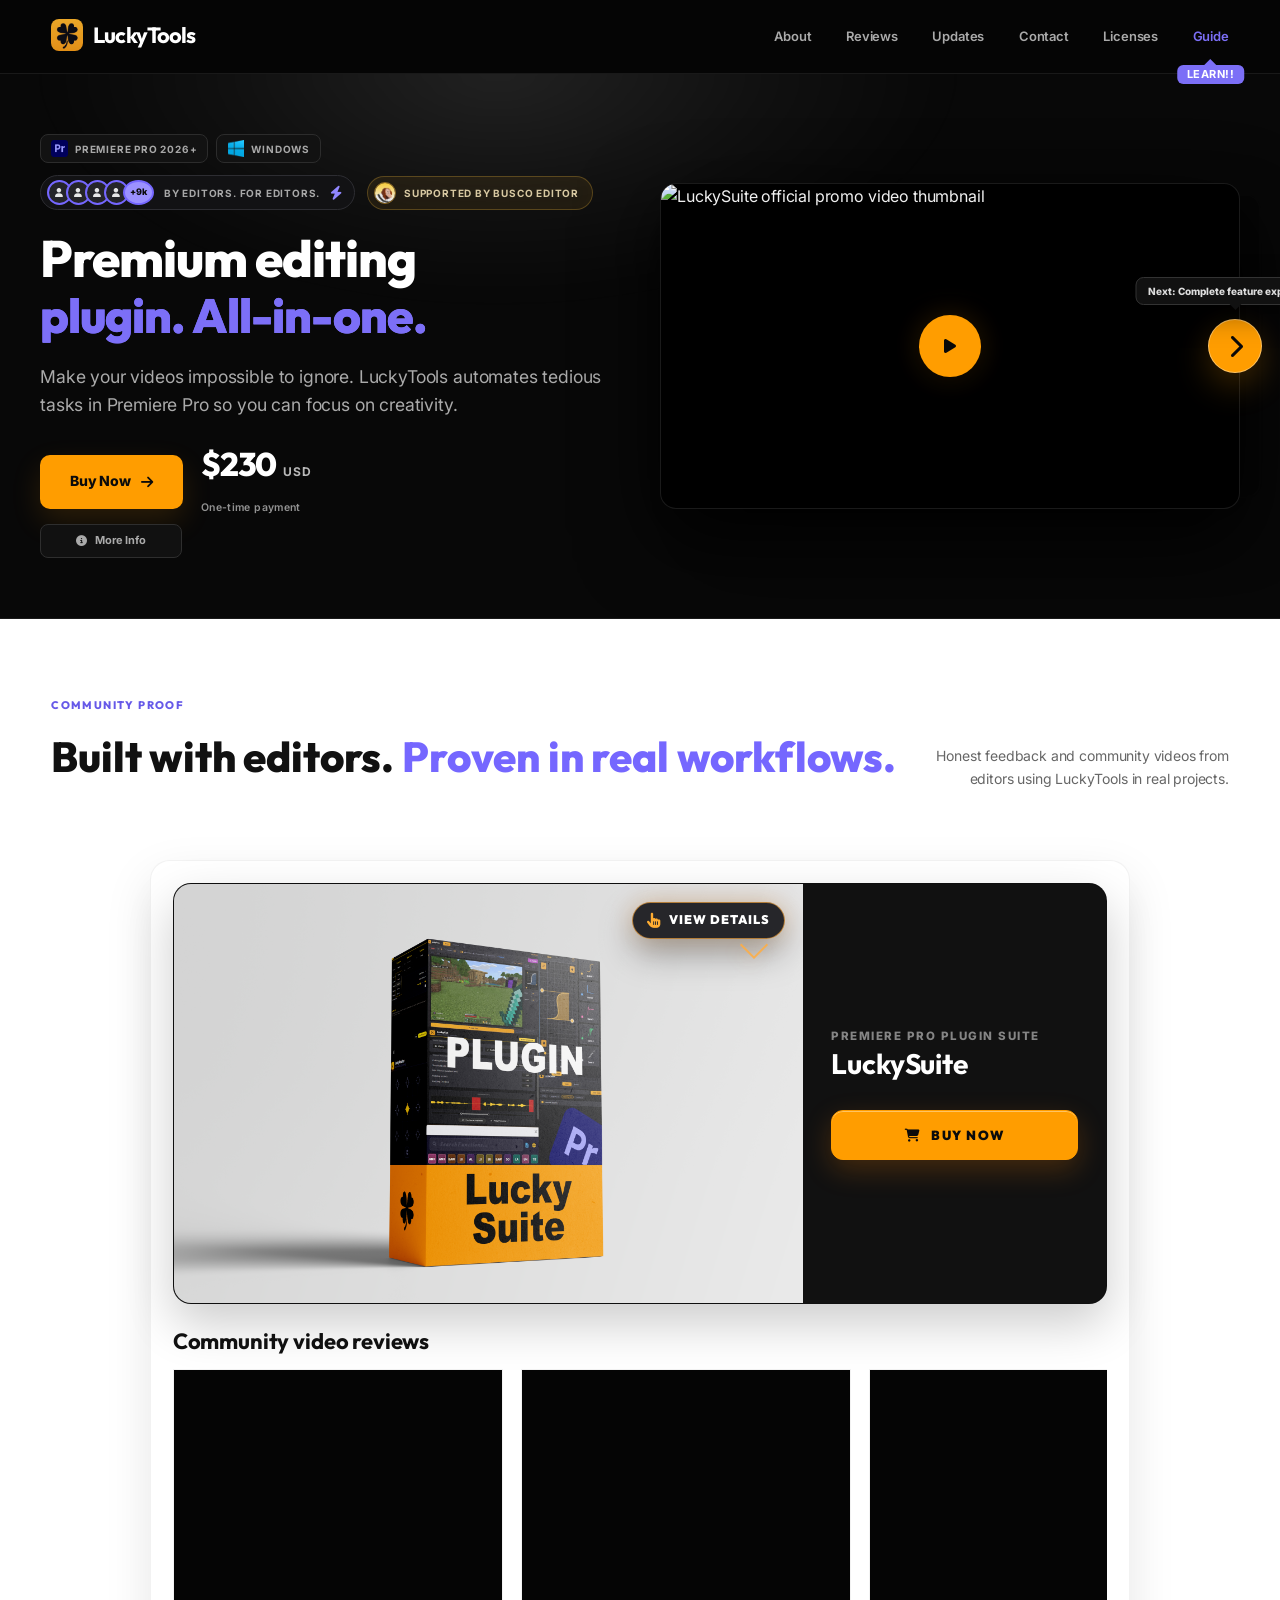
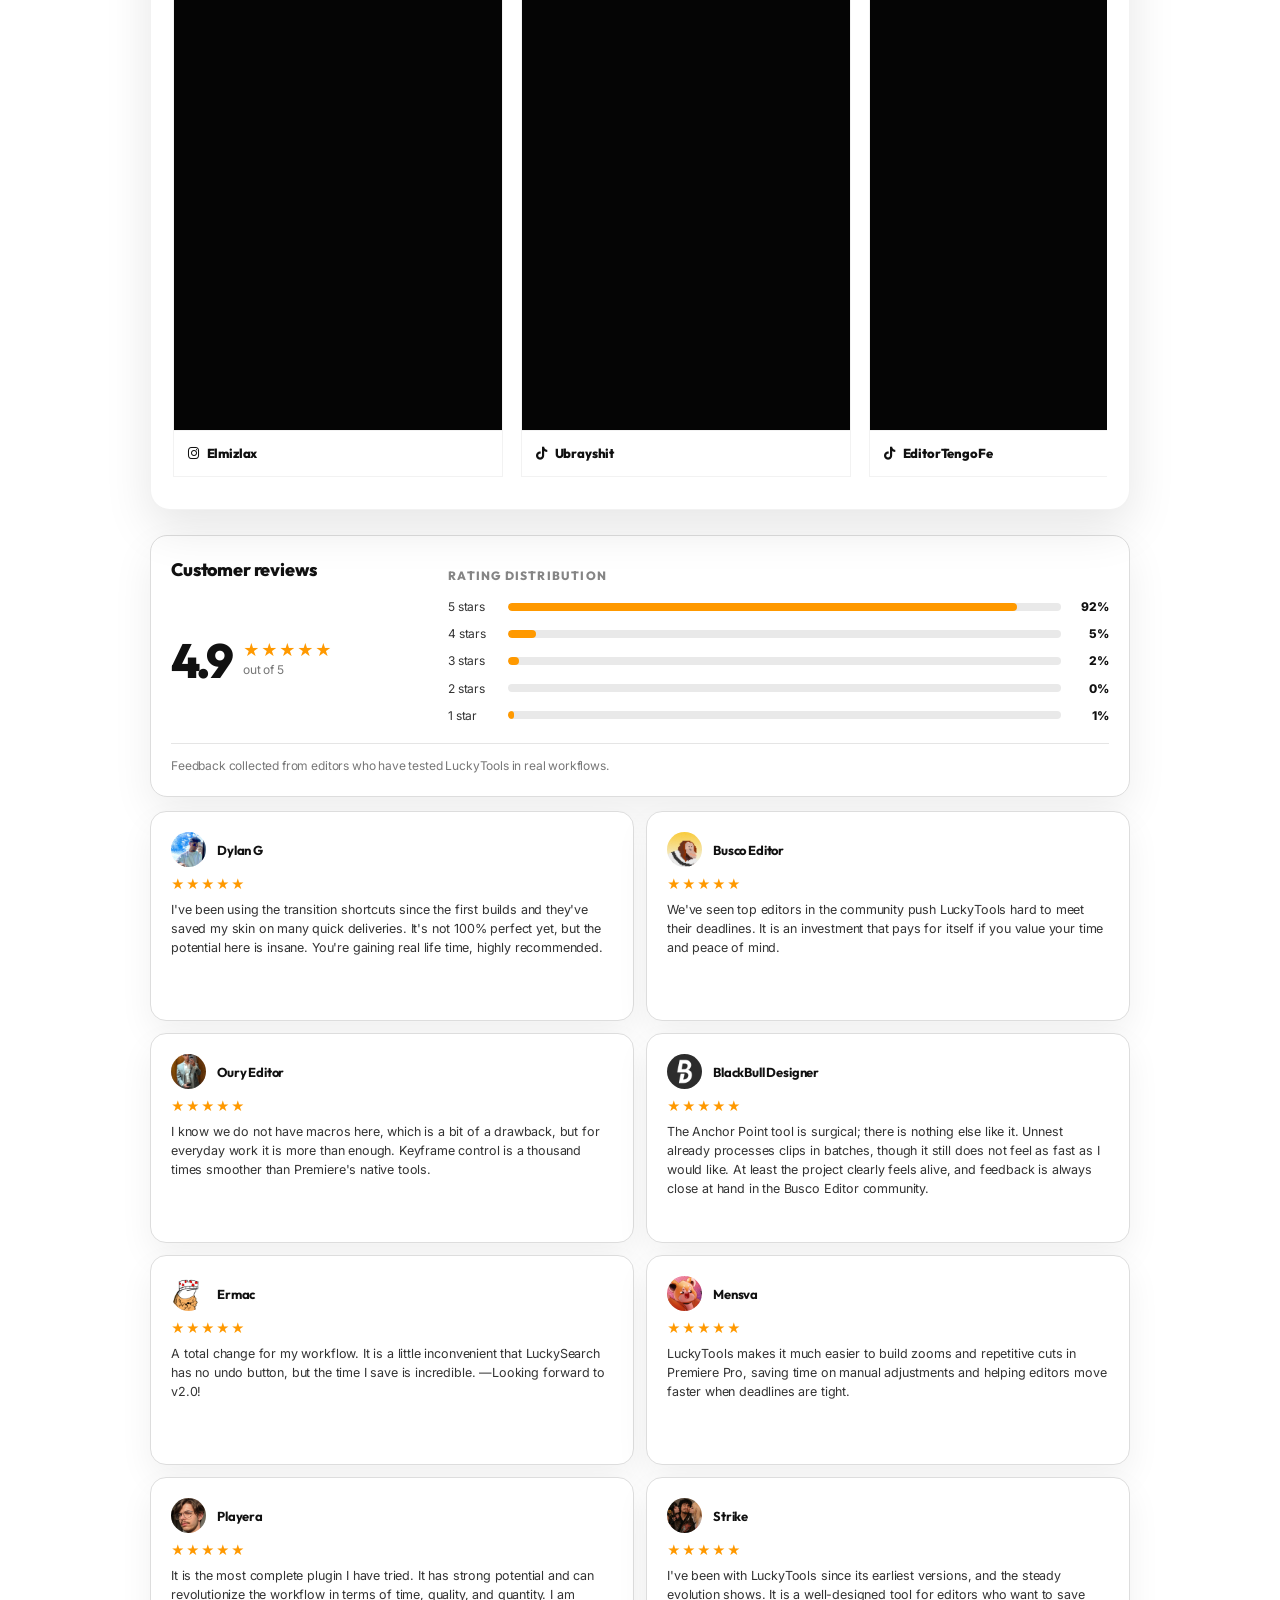
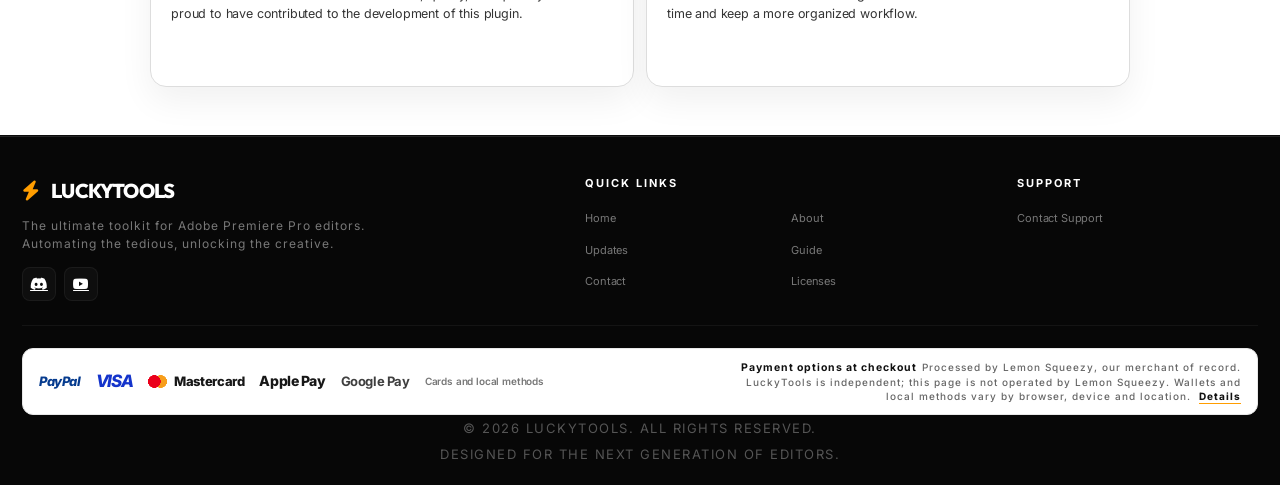
==== index.html @ 517b6867 "Add EditorTengoFe community review video" ====
<!DOCTYPE html>
<html lang="en">

<head>
    <meta charset="UTF-8">
    <meta name="viewport" content="width=device-width, initial-scale=1.0">
    <title>LuckyTools | Premium Premiere Pro Plugins</title>
    <meta name="description" content="LuckyTools is the all-in-one premium Premiere Pro plugin built to automate tedious editing tasks and keep your creativity moving.">
    <link rel="canonical" href="https://getluckytools.com/">

    <!-- Social link preview: Discord, WhatsApp, LinkedIn, Facebook and more -->
    <meta property="og:type" content="website">
    <meta property="og:site_name" content="LuckyTools">
    <meta property="og:title" content="LuckyTools | Premium Premiere Pro Plugin">
    <meta property="og:description" content="The all-in-one Premiere Pro plugin for faster, smarter editing. Automate tedious tasks and focus on your creativity.">
    <meta property="og:url" content="https://getluckytools.com/">
    <meta property="og:image" content="https://getluckytools.com/assets/images/luckytools-social-preview-stacked.png?v=1">
    <meta property="og:image:secure_url" content="https://getluckytools.com/assets/images/luckytools-social-preview-stacked.png?v=1">
    <meta property="og:image:type" content="image/png">
    <meta property="og:image:width" content="1200">
    <meta property="og:image:height" content="1245">
    <meta property="og:image:alt" content="LuckyTools premium all-in-one editing plugin for Adobe Premiere Pro">

    <!-- X / Twitter large image card -->
    <meta name="twitter:card" content="summary_large_image">
    <meta name="twitter:title" content="LuckyTools | Premium Premiere Pro Plugin">
    <meta name="twitter:description" content="The all-in-one Premiere Pro plugin for faster, smarter editing. Automate tedious tasks and focus on your creativity.">
    <meta name="twitter:image" content="https://getluckytools.com/assets/images/luckytools-social-preview-stacked.png?v=1">
    <meta name="twitter:image:alt" content="LuckyTools premium all-in-one editing plugin for Adobe Premiere Pro">
    <meta name="theme-color" content="#ff9d00">

    <link rel="icon" type="image/png" href="assets/images/favicon.png?v=7">
    <link rel="shortcut icon" type="image/png" href="assets/images/favicon.png?v=7">
    <link rel="stylesheet" href="css/style.css?v=108">
    <link rel="stylesheet" href="https://cdnjs.cloudflare.com/ajax/libs/font-awesome/6.4.0/css/all.min.css">
    <style>
        /* GLOBAL SELECTION COLOR */
        ::selection {
            background: rgba(255, 153, 0, 0.4);
            color: #fff;
        }
        ::-moz-selection {
            background: rgba(255, 153, 0, 0.4);
            color: #fff;
        }

        /* Force override max-height to ignore cached style.css */
        .faq-item.open .faq-answer {
            max-height: 1200px !important;
        }
        
        @keyframes warningBounce {
            0%, 20%, 50%, 80%, 100% {transform: translateY(0);}
            40% {transform: translateY(-5px);}
            60% {transform: translateY(-3px);}
        }
        .technical-warning {
            border: 1px dashed #ff4d4d;
            background: rgba(255, 77, 77, 0.05);
            color: #ff4d4d;
            padding: 20px;
            border-radius: 8px;
            margin-top: 20px;
            animation: warningBounce 3s infinite;
            font-size: 0.9em;
        }
        .technical-warning strong {
            color: #ff4d4d;
            text-transform: uppercase;
        }
        
        .speed-highlight {
            border: 1px dashed #8f88ff;
            background: rgba(143, 136, 255, 0.05);
            color: #8f88ff;
            padding: 20px;
            border-radius: 8px;
            margin-top: 20px;
            animation: warningBounce 3s infinite;
            font-size: 0.9em;
        }
        .speed-highlight strong {
            color: #8f88ff;
            text-transform: uppercase;
        }

        @keyframes subtle-glow {
            0%, 100% { box-shadow: 0 0 15px rgba(0, 212, 255, 0.15); }
            50% { box-shadow: 0 0 25px rgba(0, 212, 255, 0.3); }
        }
        .property-highlight {
            border: 1px solid #00d4ff;
            background: rgba(0, 212, 255, 0.08);
            color: #00d4ff;
            padding: 12px 20px;
            border-radius: 10px;
            margin: 20px 0;
            display: inline-flex;
            align-items: center;
            gap: 12px;
            font-size: 0.95em;
            font-weight: 700;
            animation: subtle-glow 3s infinite ease-in-out;
        }
        .property-highlight i {
            font-size: 1.2em;
        }
        .property-highlight span {
            text-transform: uppercase;
            letter-spacing: 1px;
        }

        /* ===== PANELS TABS SYSTEM ===== */
        .panels-tabs-section {
            width: 100%;
            max-width: 1400px;
            margin: 8px auto 80px auto;
            padding: 0 24px;
            box-sizing: border-box;
        }
        @media (max-width: 768px) {
            .panels-tabs-section {
                margin: 8px auto 40px auto;
                padding: 0 12px;
            }
        }
        .panels-tabs-header {
            display: flex;
            align-items: center;
            gap: 20px;
            margin-bottom: 60px;
        }
        .panels-tabs-header .line {
            flex: 1;
            height: 1px;
            background: linear-gradient(90deg, transparent, rgba(255,255,255,0.12), transparent);
        }
        .panels-tabs-header h2 {
            font-family: 'Outfit', sans-serif;
            font-size: clamp(1.6em, 3vw, 2.4em);
            font-weight: 800;
            background: linear-gradient(135deg, #fff 0%, #aaa 100%);
            -webkit-background-clip: text;
            -webkit-text-fill-color: transparent;
            white-space: nowrap;
            letter-spacing: 3px;
            text-transform: uppercase;
        }
        .panels-tabs-layout {
            display: flex;
            flex-direction: column;
            gap: 32px;
            align-items: stretch;
        }
        .panels-sidebar {
            position: sticky;
            top: 16px;
            z-index: 1000;
            width: min(100%, 1320px);
            margin: 0 auto;
            padding: 10px;
            border: 1px solid rgba(143, 136, 255, 0.14);
            border-radius: 18px;
            background:
                linear-gradient(180deg, rgba(255,255,255,0.055), rgba(255,255,255,0.018)),
                rgba(8, 8, 8, 0.82);
            backdrop-filter: blur(22px);
            -webkit-backdrop-filter: blur(22px);
            box-shadow:
                0 20px 60px rgba(0,0,0,0.5),
                inset 0 1px 0 rgba(255,255,255,0.08),
                0 0 40px rgba(108,99,255,0.08);
            overflow: hidden;
            isolation: isolate;
        }
        .panels-sidebar::before {
            content: '';
            position: absolute;
            inset: 0;
            background: radial-gradient(circle at 15% 0%, rgba(143,136,255,0.12), transparent 34%),
                        radial-gradient(circle at 88% 100%, rgba(108,99,255,0.1), transparent 32%);
            pointer-events: none;
            z-index: -1;
        }
        
        @media (min-width: 1150px) {
            .container { max-width: 1100px; }
        }

        .panels-sidebar-track {
            display: flex;
            flex-direction: row;
            gap: 8px;
            overflow-x: auto;
            padding: 4px;
            scrollbar-width: none;
            scroll-snap-type: x proximity;
            justify-content: center;
        }
        .panels-sidebar-track::-webkit-scrollbar {
            display: none;
        }
        .panel-tab-btn {
            display: flex;
            align-items: center;
            gap: 8px;
            min-width: 118px;
            justify-content: center;
            padding: 12px 9px;
            background: rgba(255,255,255,0.035);
            border: 1px solid rgba(255,255,255,0.075);
            border-radius: 12px;
            cursor: pointer;
            transition: all 0.3s cubic-bezier(0.2, 0.8, 0.2, 1);
            white-space: nowrap;
            flex-shrink: 0;
            text-align: center;
            color: rgba(255,255,255,0.64);
            box-shadow: inset 0 1px 0 rgba(255,255,255,0.05);
            scroll-snap-align: center;
        }
        .panel-tab-btn:hover { background: rgba(255,255,255,0.07); border-color: rgba(255,255,255,0.16); transform: translateY(-1px); box-shadow: 0 10px 24px rgba(0,0,0,0.26), inset 0 1px 0 rgba(255,255,255,0.08); color: #fff; }
        .panel-tab-btn.active { background: linear-gradient(135deg, rgba(143,136,255,0.18), rgba(108,99,255,0.08)); border-color: rgba(143,136,255,0.44); box-shadow: 0 12px 28px rgba(108,99,255,0.12), inset 0 1px 0 rgba(255,255,255,0.12); transform: translateY(-1px); color: #8f88ff; }
        .panel-tab-indicator {
            width: 24px; height: 24px;
            border-radius: 8px;
            background: rgba(255,255,255,0.05);
            flex-shrink: 0;
            display: inline-flex;
            align-items: center;
            justify-content: center;
            color: rgba(255,255,255,0.38);
            font-size: 11px;
            transition: all 0.3s ease;
        }
        .panel-tab-btn.active .panel-tab-indicator {
            background: rgba(143,136,255,0.16);
            box-shadow: 0 0 18px rgba(143,136,255,0.38);
            color: #8f88ff;
        }
        .panel-tab-info { display: flex; align-items: center; gap: 8px; }
        .panel-tab-name {
            font-family: 'Outfit', sans-serif; font-weight: 700;
            font-size: 0.82em; color: currentColor;
            transition: color 0.25s;
            letter-spacing: 0.1px;
        }
        .panel-tab-btn.active .panel-tab-name { color: currentColor; }
        .panel-tab-btn:hover .panel-tab-name { color: currentColor; }
        .panel-tab-sub { display: none; }
        .panels-content-area { min-height: 500px; min-width: 0; }
        .panel-content-pane { display: none; animation: paneFadeIn 0.35s ease; min-width: 0; }
        .panel-content-pane.active { display: block; }
        @keyframes paneFadeIn {
            from { opacity: 0; transform: translateY(10px); }
            to   { opacity: 1; transform: translateY(0); }
        }
        .panel-card-premium {
            background: linear-gradient(135deg, rgba(255,255,255,0.03) 0%, rgba(255,255,255,0.01) 100%);
            border: 1px solid rgba(255,255,255,0.09);
            border-radius: 20px;
            padding: 36px 40px;
            position: relative;
            overflow: hidden;
        }
        .panel-card-premium::before {
            content: '';
            position: absolute; top: -80px; right: -80px;
            width: 260px; height: 260px;
            background: radial-gradient(circle, rgba(143,136,255,0.05) 0%, transparent 70%);
            border-radius: 50%; pointer-events: none;
        }
        .panel-card-header { margin-bottom: 28px; }
        .panel-tag-pill {
            display: inline-flex; align-items: center; gap: 8px;
            padding: 6px 16px; border: 1px solid; border-radius: 30px;
            font-size: 0.75em; font-weight: 700; letter-spacing: 1.5px;
            text-transform: uppercase; font-family: 'Outfit', sans-serif;
        }
        .panel-card-body {
            display: grid;
            grid-template-columns: 1fr 1fr;
            gap: 40px;
            align-items: stretch;
        }
        .panel-tool-title {
            font-family: 'Outfit', sans-serif; font-size: clamp(1.5em, 2.5vw, 2em);
            font-weight: 800; color: white; margin: 0 0 20px 0; line-height: 1.2;
        }
        .panel-card-text p { color: #bbb; line-height: 1.75; margin: 0 0 16px 0; font-size: 0.95em; }
        .panel-highlight-box {
            padding: 14px 18px; border: 1px dashed; border-radius: 10px;
            font-size: 0.88em; line-height: 1.6; margin: 16px 0 0 0;
        }
        .panel-highlight-box.yellow { border-color: rgba(143,136,255,0.4); background: rgba(143,136,255,0.05); color: #8f88ff; }
        .panel-highlight-box.red { border-color: rgba(255,77,77,0.4); background: rgba(255,77,77,0.05); color: #ff4d4d; }
        .panel-feature-pills { display: flex; flex-wrap: wrap; gap: 8px; margin-top: 20px; }
        .panel-pill {
            display: inline-flex; align-items: center; gap: 6px;
            padding: 5px 14px; border: 1px solid; border-radius: 20px;
            font-size: 0.8em; font-weight: 600; background: rgba(255,255,255,0.03);
            font-family: 'Outfit', sans-serif;
        }
        .panel-card-video {
            position: relative; border-radius: 14px; overflow: hidden;
            border: 1px solid rgba(255,255,255,0.08); background: #0a0a0a;
        }
        .panel-card-video video { width: 100%; height: auto; display: block; border-radius: 14px; pointer-events: none; }
        .panel-card-video video::-webkit-media-controls { display: none !important; }
        .panel-card-video video::-webkit-media-controls-enclosure { display: none !important; }
        .panel-card-video video::--webkit-media-controls-overlay-cast-button { display: none !important; }
        .panel-video-glow {
            position: absolute; bottom: -20px; left: 50%; transform: translateX(-50%);
            width: 80%; height: 40px;
            background: var(--glow-color, rgba(143,136,255,0.2));
            border-radius: 50%; filter: blur(20px); pointer-events: none;
        }

        .luckycurves-showcase {
            display: grid !important;
            grid-template-columns: minmax(260px, 0.95fr) minmax(340px, 1.08fr) minmax(260px, 0.95fr);
            gap: 18px;
            align-items: center;
        }
        .luckycurves-copy-column {
            display: flex;
            flex-direction: column;
            gap: 10px;
            min-width: 0;
        }
        .luckycurves-preview-column {
            display: flex;
            flex-direction: column;
            gap: 12px;
            min-width: 0;
            padding-top: 0 !important;
        }
        .luckycurves-feature-card {
            display: flex;
            align-items: flex-start;
            gap: 12px;
            padding: 12px 14px;
            background: var(--lc-bg, rgba(143,136,255,0.06));
            border: 1px solid var(--lc-border, rgba(143,136,255,0.25));
            border-radius: 12px;
            box-shadow: inset 0 1px 0 rgba(255,255,255,0.04);
        }
        .luckycurves-feature-card .search-anim-wrap {
            width: 50px;
            height: 50px;
            background: var(--lc-icon-bg, rgba(143,136,255,0.08));
            border: 1px solid var(--lc-border, rgba(143,136,255,0.25));
        }
        .luckycurves-feature-title {
            font-family: 'Outfit', sans-serif;
            font-weight: 800;
            font-size: 0.8em;
            color: var(--lc-color, #8f88ff);
            text-transform: uppercase;
            letter-spacing: 1px;
            margin-bottom: 3px;
        }
        .luckycurves-feature-title i { margin-right: 6px; }
        .luckycurves-feature-copy {
            color: #bbb;
            font-size: 0.82em;
            line-height: 1.48;
        }
        .luckycurves-side-label {
            display: inline-flex;
            align-items: center;
            gap: 7px;
            width: fit-content;
            padding: 5px 10px;
            border: 1px solid rgba(143,136,255,0.26);
            background: rgba(143,136,255,0.06);
            color: #8f88ff;
            border-radius: 999px;
            font-family: 'Outfit', sans-serif;
            font-size: 0.72em;
            font-weight: 800;
            letter-spacing: 1.1px;
            text-transform: uppercase;
        }
        .luckycurves-action-grid {
            display: grid;
            grid-template-columns: 1fr 1fr;
            gap: 10px;
        }
        .luckycurves-action-button {
            display: flex;
            flex-direction: column;
            align-items: flex-start;
            min-height: 96px;
            padding: 12px;
            border: 1px solid var(--lc-border, rgba(143,136,255,0.28));
            border-radius: 12px;
            background: linear-gradient(135deg, var(--lc-bg, rgba(143,136,255,0.08)), rgba(255,255,255,0.02));
            color: #fff;
            font-family: 'Outfit', sans-serif;
            text-align: left;
            cursor: default;
        }
        .luckycurves-action-button i {
            color: var(--lc-color, #8f88ff);
            font-size: 1rem;
            margin-bottom: 8px;
        }
        .luckycurves-action-button strong {
            color: var(--lc-color, #8f88ff);
            font-size: 0.78em;
            line-height: 1.2;
            text-transform: uppercase;
            letter-spacing: 0.8px;
        }
        .luckycurves-action-button span {
            color: #bbb;
            font-size: 0.76em;
            line-height: 1.35;
            margin-top: 5px;
        }
        @media (max-width: 1180px) {
            .luckycurves-showcase {
                grid-template-columns: 1fr;
                align-items: stretch;
            }
            .luckycurves-preview-column { order: 2; }
            .luckycurves-new-column { order: 3; }
        }
        @media (max-width: 768px) {
            .luckycurves-showcase {
                display: flex !important;
                flex-direction: column !important;
            }
            .luckycurves-action-grid { grid-template-columns: 1fr; }
            .luckycurves-feature-card { padding: 11px 12px; }
        }
        @media (max-width: 768px) {
            .panels-sidebar { position: static; width: 100%; padding: 8px; border-radius: 14px; margin: 0; }
            .panels-sidebar-track { justify-content: flex-start; padding: 3px; }
            .panel-tab-btn { min-width: 118px; padding: 10px 10px; }
            .panel-tab-indicator { width: 22px; height: 22px; }
            .panel-card-body { grid-template-columns: 1fr; gap: 20px; display: flex !important; flex-direction: column !important; }
            .panel-card-premium { padding: 18px 14px; }
            .panels-tabs-header { margin-bottom: 20px !important; }
            .panels-tabs-header h2 { font-size: clamp(1.1em, 5vw, 1.6em); letter-spacing: 1px; }
            .panel-tool-title { font-size: clamp(1.1em, 5vw, 1.5em); }
            .panel-card-text p { font-size: 0.88em; }
            /* Make the video column stack gracefully under the text on mobile */
            .panel-card-video { display: block !important; margin-top: 20px; }
            .panel-card-video video { width: 100%; height: auto; border-radius: 10px; }
            /* Hide gallery scroll on mobile */
            .gallery-scroll { display: none !important; }
        }

        /* Gallery Scroll (LuckyCurves / Free Alternative) */
        .gallery-scroll { scrollbar-width: thin; scrollbar-color: rgba(255,255,255,0.2) rgba(255,255,255,0.05); }
        .gallery-scroll::-webkit-scrollbar { height: 6px; }
        .gallery-scroll::-webkit-scrollbar-track { background: rgba(255,255,255,0.05); border-radius: 10px; }
        .gallery-scroll::-webkit-scrollbar-thumb { background: rgba(255,255,255,0.2); border-radius: 10px; }
        .gallery-img { height: 160px; border-radius: 8px; border: 1px solid rgba(255,255,255,0.1); object-fit: contain; background: #111; transition: transform 0.3s, border-color 0.3s; flex-shrink: 0; }
        .gallery-img:hover { transform: scale(1.02); border-color: rgba(143,136,255,0.5); }

        /* ===== LUCKYZOOM: DEFORM SQUARE ANIMATION ===== */
        @keyframes deformBox {
            0%   { d: path('M 10 10 L 90 10 L 90 90 L 10 90 Z'); stroke: rgba(159,112,253,0.9); }
            15%  { d: path('M 5 18 L 95 8 L 92 82 L 8 95 Z'); stroke: rgba(159,112,253,0.7); }
            30%  { d: path('M 20 5 L 88 15 L 95 85 L 10 78 Z'); stroke: rgba(200,140,255,0.9); }
            45%  { d: path('M 8 8 L 92 20 L 85 90 L 15 85 Z'); stroke: rgba(159,112,253,0.6); }
            60%  { d: path('M 15 15 L 80 5 L 95 80 L 5 90 Z'); stroke: rgba(220,160,255,1); }
            75%  { d: path('M 5 22 L 90 12 L 88 88 L 12 92 Z'); stroke: rgba(159,112,253,0.8); }
            90%  { d: path('M 18 8 L 85 18 L 90 85 L 8 80 Z'); stroke: rgba(180,120,255,0.9); }
            100% { d: path('M 10 10 L 90 10 L 90 90 L 10 90 Z'); stroke: rgba(159,112,253,0.9); }
        }
        @keyframes deformBoxGlow {
            0%,100% { filter: drop-shadow(0 0 6px rgba(159,112,253,0.5)); }
            50%      { filter: drop-shadow(0 0 14px rgba(200,140,255,0.8)); }
        }
        .deform-anim-wrap {
            display: inline-flex;
            align-items: center;
            justify-content: center;
            width: 56px;
            height: 56px;
            background: rgba(159,112,253,0.07);
            border: 1px solid rgba(159,112,253,0.2);
            border-radius: 12px;
            flex-shrink: 0;
        }
        .deform-anim-wrap svg {
            animation: deformBoxGlow 2.5s ease-in-out infinite;
        }
        .deform-anim-wrap svg path {
            animation: deformBox 3.5s ease-in-out infinite;
        }

        /* ===== LUCKYCURVES: S-CURVE ANIMATION ===== */
        @keyframes scurveAnim {
            0%   { d: path('M 4 80 C 20 80, 30 50, 50 50 C 70 50, 80 20, 96 20'); opacity: 0.5; }
            25%  { d: path('M 4 78 C 15 70, 25 55, 50 50 C 75 45, 85 28, 96 22'); opacity: 0.85; }
            50%  { d: path('M 4 82 C 18 68, 28 45, 50 50 C 72 55, 82 18, 96 18'); opacity: 1; }
            75%  { d: path('M 4 78 C 22 72, 32 48, 50 50 C 68 52, 78 22, 96 20'); opacity: 0.85; }
            100% { d: path('M 4 80 C 20 80, 30 50, 50 50 C 70 50, 80 20, 96 20'); opacity: 0.5; }
        }
        @keyframes dotPulse {
            0%,100% { r: 3; opacity: 0.6; }
            50%      { r: 4.5; opacity: 1; }
        }
        .scurve-anim-wrap {
            display: inline-flex;
            align-items: center;
            justify-content: center;
            vertical-align: middle;
            margin: 0 6px;
            width: 52px;
            height: 32px;
            background: rgba(143,136,255,0.06);
            border: 1px solid rgba(143,136,255,0.2);
            border-radius: 8px;
            flex-shrink: 0;
        }
        .scurve-anim-wrap svg path.scurve-line {
            animation: scurveAnim 3s ease-in-out infinite;
        }
        .scurve-anim-wrap svg circle {
            animation: dotPulse 3s ease-in-out infinite;
        }

        /* ===== LUCKYZOOM: SWAP RECTS (DYNAMIC ZOOM) ANIMATION ===== */
        @keyframes swapRectA {
            0%   { x: 14; y: 38; width: 52; height: 32; opacity: 1; }
            20%  { x: 14; y: 38; width: 52; height: 32; opacity: 1; }
            45%  { x: 4;  y: 16; width: 88; height: 60; opacity: 0.85; }
            55%  { x: 4;  y: 16; width: 88; height: 60; opacity: 0.85; }
            80%  { x: 14; y: 38; width: 52; height: 32; opacity: 1; }
            100% { x: 14; y: 38; width: 52; height: 32; opacity: 1; }
        }
        @keyframes swapRectB {
            0%   { x: 4;  y: 16; width: 88; height: 60; opacity: 0.5; }
            20%  { x: 4;  y: 16; width: 88; height: 60; opacity: 0.5; }
            45%  { x: 14; y: 38; width: 52; height: 32; opacity: 0.9; }
            55%  { x: 14; y: 38; width: 52; height: 32; opacity: 0.9; }
            80%  { x: 4;  y: 16; width: 88; height: 60; opacity: 0.5; }
            100% { x: 4;  y: 16; width: 88; height: 60; opacity: 0.5; }
        }
        @keyframes swapArrow {
            0%,100% { opacity: 0.4; transform: translateX(0); }
            50%      { opacity: 0.9; transform: translateX(2px); }
        }
        .dynzoom-anim-wrap {
            display: inline-flex;
            align-items: center;
            justify-content: center;
            width: 56px;
            height: 56px;
            background: rgba(159,112,253,0.07);
            border: 1px solid rgba(159,112,253,0.2);
            border-radius: 12px;
            flex-shrink: 0;
        }
        .dynzoom-anim-wrap .rect-a {
            animation: swapRectA 2.8s cubic-bezier(0.4,0,0.2,1) infinite;
        }
        .dynzoom-anim-wrap .rect-b {
            animation: swapRectB 2.8s cubic-bezier(0.4,0,0.2,1) infinite;
        }
        .dynzoom-anim-wrap .swap-arrow {
            animation: swapArrow 2.8s ease-in-out infinite;
        }

        /* ===== LUCKYZOOM: GROW MODE ICON ANIMATION ===== */
        @keyframes growPulse {
            0%,100% { r: 12; opacity: 0.25; }
            50%      { r: 40; opacity: 0; }
        }
        @keyframes growCore {
            0%,100% { r: 10; }
            50%      { r: 14; }
        }
        @keyframes growRing1 {
            0%   { r: 10; opacity: 0.6; }
            60%  { r: 32; opacity: 0; }
            100% { r: 10; opacity: 0; }
        }
        @keyframes growRing2 {
            0%,30% { r: 10; opacity: 0; }
            80%    { r: 36; opacity: 0.35; }
            100%   { r: 10; opacity: 0; }
        }
        .grow-anim-wrap {
            display: inline-flex;
            align-items: center;
            justify-content: center;
            width: 56px;
            height: 56px;
            background: rgba(159,112,253,0.07);
            border: 1px solid rgba(159,112,253,0.2);
            border-radius: 12px;
            flex-shrink: 0;
        }
        .grow-anim-wrap .grow-core   { animation: growCore 2s ease-in-out infinite; }
        .grow-anim-wrap .grow-ring1  { animation: growRing1 2s ease-out infinite; }
        .grow-anim-wrap .grow-ring2  { animation: growRing2 2s ease-out 0.5s infinite; }

        /* ===== LUCKYZOOM: TRANSFORM MODE ICON ===== */
        @keyframes sliderSlide {
            0%,100% { transform: translateX(0); }
            50%      { transform: translateX(14px); }
        }
        @keyframes sliderSlide2 {
            0%,100% { transform: translateX(0); }
            50%      { transform: translateX(-10px); }
        }
        .transform-anim-wrap {
            display: inline-flex;
            align-items: center;
            justify-content: center;
            width: 56px;
            height: 56px;
            background: rgba(100,180,255,0.06);
            border: 1px solid rgba(100,180,255,0.2);
            border-radius: 12px;
            flex-shrink: 0;
        }
        .transform-anim-wrap .tslider1 { animation: sliderSlide  2.2s ease-in-out infinite; }
        .transform-anim-wrap .tslider2 { animation: sliderSlide2 2.2s ease-in-out 0.3s infinite; }

        /* ===== LUCKYZOOM: PREVIEW ZOOM ANIMATION ===== */
        @keyframes mouseScroll {
            0%, 100% { transform: translateY(-5px); opacity: 0.3; }
            50% { transform: translateY(5px); opacity: 1; }
        }
        @keyframes previewZoom {
            0%, 100% { transform: scale(1); }
            50% { transform: scale(1.4); transform-origin: center; }
        }
        .preview-nav-anim-wrap {
            display: inline-flex;
            align-items: center;
            justify-content: center;
            width: 56px;
            height: 56px;
            background: rgba(255, 255, 255, 0.05);
            border: 1px solid rgba(255, 255, 255, 0.1);
            border-radius: 12px;
            flex-shrink: 0;
            position: relative;
        }
        .preview-nav-anim-wrap .viewport-box {
            width: 28px;
            height: 18px;
            border: 2px solid rgba(255, 255, 255, 0.3);
            border-radius: 3px;
            animation: previewZoom 3s ease-in-out infinite;
            position: relative;
            overflow: hidden;
        }
        .preview-nav-anim-wrap .viewport-box::after {
            content: '';
            position: absolute;
            top: 20%; left: 20%; width: 60%; height: 60%;
            background: rgba(255,255,255,0.1);
            border: 1px dashed rgba(255,255,255,0.2);
        }
        .preview-nav-anim-wrap .mouse-icon {
            position: absolute;
            bottom: 6px;
            right: 6px;
            font-size: 0.7em;
            color: #8f88ff;
            opacity: 0.8;
        }
        .preview-nav-anim-wrap .scroll-indicator {
            position: absolute;
            bottom: 12px;
            right: 10px;
            background: #8f88ff;
            border-radius: 2px;
            animation: mouseScroll 1.5s ease-in-out infinite;
        }

        /* ===== LUCKYZOOM: CURVE BALL ANIMATION ===== */
        @keyframes curveBallMove {
            0%   { left: 10%; bottom: 10%; }
            10%  { left: 10%; bottom: 10%; }
            90%  { left: 90%; bottom: 90%; }
            100% { left: 90%; bottom: 90%; }
        }
        .mini-curve-viz {
            width: 80px;
            height: 45px;
            background: rgba(159,112,253,0.1);
            border: 1px solid rgba(159,112,253,0.2);
            border-radius: 8px;
            position: relative;
            margin-top: 10px;
            overflow: hidden;
        }
        .mini-curve-viz svg {
            position: absolute;
            top: 0; left: 0;
            width: 100%; height: 100%;
        }
        .curve-progress-dot {
            width: 6px;
            height: 6px;
            background: #8f88ff;
            border-radius: 50%;
            position: absolute;
            left: 10%;
            bottom: 10%;
            box-shadow: 0 0 10px rgba(143,136,255,0.8);
            animation: curveBallMove 3s cubic-bezier(0.65, 0, 0.35, 1) infinite;
        }

        /* ===== LUCKYSEARCH: ANIMATIONS ===== */
        @keyframes palettePulse {
            0%, 100% { transform: scale(1) rotate(0deg); opacity: 1; }
            50% { transform: scale(1.1) rotate(15deg); opacity: 0.8; }
        }
        @keyframes globeOscillate {
            0%, 100% { transform: rotate(-20deg); }
            50% { transform: rotate(20deg); }
        }
        @keyframes layerExpand {
            0%, 100% { transform: translateY(0); }
            50% { transform: translateY(-5px); }
        }
        @keyframes starShine {
            0%, 100% { transform: scale(1); filter: brightness(1); }
            50% { transform: scale(1.2); filter: brightness(1.5) drop-shadow(0 0 5px #8f88ff); }
        }
        @keyframes boltFlicker {
            0%, 100% { opacity: 1; transform: scale(1); }
            50% { opacity: 0.7; transform: scale(1.1); }
        }
        @keyframes curveLineDraw {
            0% { stroke-dashoffset: 100; }
            50% { stroke-dashoffset: 0; }
            100% { stroke-dashoffset: -100; }
        }
        @keyframes tachoSweep {
            0%, 100% { transform: rotate(-45deg); }
            50% { transform: rotate(45deg); }
        }
        @keyframes warningGlow {
            0%, 100% { filter: drop-shadow(0 0 2px rgba(255,77,77,0.4)); }
            50% { filter: drop-shadow(0 0 10px rgba(255,77,77,0.8)); }
        }

        .search-anim-wrap {
            display: inline-flex;
            align-items: center;
            justify-content: center;
            width: 44px;
            height: 44px;
            border-radius: 10px;
            flex-shrink: 0;
            position: relative;
        }
        .anim-palette { animation: palettePulse 3s ease-in-out infinite; }
        .anim-globe { animation: globeOscillate 4s ease-in-out infinite; }
        .anim-layers { animation: layerExpand 2s ease-in-out infinite; }
        .anim-star { animation: starShine 2s ease-in-out infinite; }
        .anim-bolt { animation: boltFlicker 0.8s ease-in-out infinite; }
        .anim-tacho { transform-origin: center bottom; animation: tachoSweep 2s ease-in-out infinite; }
        .anim-warning { animation: warningGlow 1.5s ease-in-out infinite; }
        
        .curve-draw-svg path {
            stroke-dasharray: 100;
            animation: curveLineDraw 4s linear infinite;
        }

    </style>
    <link rel="stylesheet" href="css/index-refresh.css?v=16">
    <link rel="stylesheet" href="css/inline-youtube.css?v=1">
    <link rel="stylesheet" href="css/header-unified.css?v=3">
    <link rel="stylesheet" href="css/purchase-modal.css?v=2">
    <link rel="stylesheet" href="css/payment-methods.css?v=2">
    <link rel="stylesheet" href="css/footer-unified.css?v=2">
</head>

<body data-templates-enabled="false">

    <div class="video-bg-container" aria-hidden="true"></div>
    <div class="seam-hider"></div>

    <div class="bg-blobs">
        <div class="blob blob-1"></div>
        <div class="blob blob-2"></div>
    </div>

    <header class="container">
        <div class="logo">
            <a href="index.html" style="text-decoration: none; color: inherit; display: inline-flex; align-items: center; gap: 10px;">
                <img src="assets/images/logo-demo.png" alt="Logo" class="header-logo">
                LuckyTools
            </a>
        </div>
        <nav>
            <a href="about.html">About</a>
            <a href="community-reviews.html">Reviews</a>
            <a href="releases.html">Updates</a>
            <a href="contact.html">Contact</a>
            <a href="licenses.html">Licenses</a>
            <div class="nav-eco-link" style="margin-left: 30px;">
                <a href="guide.html" style="margin-left: 0; opacity: 1; color: var(--accent-color);">Guide</a>
                <span class="free-badge">LEARN!!</span>
            </div>
        </nav>
        <button class="hamburger-btn" id="hamburgerBtn" aria-label="Toggle navigation menu">
            <span></span>
            <span></span>
            <span></span>
        </button>
    </header>

    <div class="mobile-nav-overlay" id="mobileNavOverlay">
        <a href="index.html">Home</a>
        <div class="nav-overlay-divider"></div>
        <a href="about.html">About</a>
        <div class="nav-overlay-divider"></div>
        <a href="community-reviews.html">Community Reviews</a>
        <div class="nav-overlay-divider"></div>
        <a href="releases.html">Updates</a>
        <div class="nav-overlay-divider"></div>
        <a href="contact.html">Contact</a>
        <div class="nav-overlay-divider"></div>
        <a href="licenses.html">Licenses</a>
        <div class="nav-overlay-divider"></div>
        <div class="nav-eco-link" style="margin-left: 0; margin-bottom: 20px;">
            <a href="guide.html" style="margin-left: 0; opacity: 1; color: var(--accent-color); font-size: 24px;">Guide</a>
            <span class="free-badge" style="top: 40px;">LEARN!!</span>
        </div>
    </div>
    <main>
        <div class="timeline-ambient-stage">
            <div class="timeline-ambient" aria-hidden="true">
                <div class="timeline-lane lane-1">
                    <span class="timeline-clip clip-purple clip-short"></span>
                    <span class="timeline-clip clip-blue clip-long"></span>
                    <span class="timeline-clip clip-yellow clip-medium"></span>
                    <span class="timeline-clip clip-pink clip-short"></span>
                    <span class="timeline-clip clip-teal clip-long"></span>
                </div>
                <div class="timeline-lane lane-2">
                    <span class="timeline-clip clip-teal clip-medium"></span>
                    <span class="timeline-clip clip-purple clip-long"></span>
                    <span class="timeline-clip clip-blue clip-short"></span>
                    <span class="timeline-clip clip-yellow clip-long"></span>
                    <span class="timeline-clip clip-pink clip-medium"></span>
                </div>
                <div class="timeline-lane lane-3">
                    <span class="timeline-clip clip-yellow clip-short"></span>
                    <span class="timeline-clip clip-pink clip-medium"></span>
                    <span class="timeline-clip clip-teal clip-long"></span>
                    <span class="timeline-clip clip-purple clip-medium"></span>
                    <span class="timeline-clip clip-blue clip-long"></span>
                </div>
                <div class="timeline-lane lane-4">
                    <span class="timeline-clip clip-blue clip-long"></span>
                    <span class="timeline-clip clip-yellow clip-medium"></span>
                    <span class="timeline-clip clip-purple clip-short"></span>
                    <span class="timeline-clip clip-teal clip-medium"></span>
                    <span class="timeline-clip clip-pink clip-long"></span>
                </div>
                <div class="timeline-lane lane-5">
                    <span class="timeline-clip clip-pink clip-medium"></span>
                    <span class="timeline-clip clip-blue clip-short"></span>
                    <span class="timeline-clip clip-yellow clip-long"></span>
                    <span class="timeline-clip clip-purple clip-medium"></span>
                    <span class="timeline-clip clip-teal clip-short"></span>
                </div>
                <span class="timeline-playhead"></span>
            </div>

        <!-- HERO SECTION -->
        <section class="hero container">
            <div class="community-banner-wrapper">
                <div class="editing-tool-particles" aria-hidden="true">
                    <span class="editing-tool-particle tool-pointer"><i class="fas fa-arrow-pointer"></i></span>
                    <span class="editing-tool-particle tool-razor"><i class="fas fa-scissors"></i></span>
                    <span class="editing-tool-particle tool-crop"><i class="fas fa-crop-simple"></i></span>
                    <span class="editing-tool-particle tool-frame"><i class="fas fa-film"></i></span>
                    <span class="editing-tool-particle tool-magic"><i class="fas fa-wand-magic-sparkles"></i></span>
                    <span class="editing-tool-particle tool-sliders"><i class="fas fa-sliders"></i></span>
                </div>
                <div class="community-banner-creative">
                    <div class="avatar-stack">
                        <div class="avatar avatar-1"><i class="fas fa-user-edit"></i></div>
                        <div class="avatar avatar-2"><i class="fas fa-user"></i></div>
                        <div class="avatar avatar-3"><i class="fas fa-user-tie"></i></div>
                        <div class="avatar avatar-4"><i class="fas fa-user"></i></div>
                        <div class="avatar-count">+9k</div>
                    </div>
                    <div class="community-text-epic" translate="no">
                        <div class="text-glow">By Editors</div>
                        <div class="text-sub">For Editors</div>
                    </div>
                    <div class="community-badge-sparkle"><i class="fas fa-bolt"></i></div>
                </div>
            </div>
            <div class="hero-content-wrapper">
                <div class="hero-card-column">
                    <div class="hero-card load-pop">
                        <div class="hero-badges">
                            <div class="badge-item">
                                <img src="assets/images/premiere.png" alt="Premiere Pro" class="app-icon">
                                <span>v26+ Only</span>
                            </div>
                            <div class="badge-item">
                                <img src="assets/images/windows.png" alt="Windows" class="sys-icon">
                            </div>
                        </div>

                        <a href="https://x.com/BuscoEditor" target="_blank" class="support-badge" style="text-decoration: none; background: rgba(143, 136, 255, 0.1); border: 1px solid #8f88ff; box-shadow: 0 0 15px rgba(143, 136, 255, 0.15); transform: scale(1.02);">
                            <img src="assets/images/busco.jpg" alt="Busco Editor" class="support-avatar" style="border: 2px solid #8f88ff; box-shadow: 0 0 10px rgba(143, 136, 255, 0.5);">
                            <div class="support-text">
                                <span class="support-label" style="color: #8f88ff; font-weight: 700; letter-spacing: 1px;">SUPPORTED BY</span>
                                <span class="support-name" translate="no" style="color: white; font-weight: bold; text-shadow: 0 0 8px rgba(143, 136, 255, 0.4);">Busco Editor</span>
                            </div>
                        </a>
                        <h1 translate="no">LuckyTools for <br> <span>Creative <span id="rotatingWord" class="word-rotate">Editors</span></span></h1>
                        <p>LuckyTools is an all-in-one premium plugin for Adobe Premiere Pro, packing multiple integrated panels designed to automate tedious tasks, streamline your workflow, and let you focus on what really matters: your creativity. Everything is a shortcut away &#9889;</p>
                        <div class="hero-actions">
                            <div class="main-actions">
                                <div class="price-box" id="dealPriceBox">
                                    <div class="coming-soon bounce-anim" id="dealBadge" translate="no" hidden data-deal-hidden="true">Limited Time Deal <span id="dealTimer">9d 00h 00m</span></div>
                                    <span class="price-strikethrough" id="dealOriginalPrice" hidden data-deal-hidden="true">$230</span>
                                    <span class="price-current" id="dealCurrentPrice" data-regular-price="$230" data-deal-price="$80">$230</span>
                                </div>
                                <a href="#" id="buyNowBtn" class="btn-download" data-purchase-trigger>
                                    <i class="fas fa-shopping-cart"></i> Buy Now
                                </a>
                            </div>
                            <div class="license-info-simple">
                                <i class="fas fa-check-circle"></i> One-time payment. Perpetual access. <a href="licenses.html" class="more-info-link">1 year of maintenance included.</a>
                            </div>
                            <div class="discount-code" id="discountBox" title="Click to copy code" translate="no" hidden data-deal-hidden="true">
                                Use code: <span class="code-highlight" id="promoCode">BUSCOEDITOR</span> to get this deal!
                            </div>
                        </div>
                    </div>
                </div>

                <div class="hero-video-column load-pop-delay">
                    <div class="video-stack">
                        <div id="videoCardOne" class="premium-video-wrapper video-layer" onclick="this.classList.contains('background') && swapVideos()">
                            <iframe 
                                id="promoVideo1"
                                data-yt-src="https://www.youtube.com/embed/u5LMBOMJPqY?controls=1&mute=0&autoplay=0&rel=0&modestbranding=1&vq=hd1080&enablejsapi=1" 
                                title="Lucky Suite — Official promo"
                                frameborder="0" 
                                allow="accelerometer; autoplay; clipboard-write; encrypted-media; gyroscope; picture-in-picture" 
                                allowfullscreen>
                            </iframe>

                        </div>
                        <div id="videoCardTwo" class="premium-video-wrapper video-layer" onclick="this.classList.contains('background') && swapVideos()">
                            <iframe 
                                id="promoVideo2"
                                loading="lazy"
                                data-yt-src="https://www.youtube.com/embed/Ssr-CmC9SNw?controls=1&mute=0&autoplay=0&rel=0&modestbranding=1&vq=hd1080&enablejsapi=1" 
                                title="LuckyTools Suite — Complete feature explanation"
                                frameborder="0" 
                                allow="accelerometer; autoplay; clipboard-write; encrypted-media; gyroscope; picture-in-picture" 
                                allowfullscreen>
                            </iframe>
                        </div>
                        
                        <!-- Video toggle: its label always describes the video that will appear next. -->
                        <button
                            class="global-swap-btn"
                            id="heroVideoToggle"
                            type="button"
                            aria-controls="videoCardOne videoCardTwo"
                            aria-pressed="false"
                            aria-label="Show the complete LuckyTools feature explanation"
                            onclick="swapVideos()">
                            <span class="swap-popup-cool">Next: Complete feature explanation</span>
                            <i class="fas fa-chevron-right" aria-hidden="true"></i>
                        </button>

                    </div>
                </div>
            </div>
        </section>
        </div>
        
        <!-- CURRENT MINIMAL HERO -->
        <section class="hero-fullwidth" style="background:#080808;padding:60px 40px;display:flex;flex-wrap:wrap;justify-content:center;align-items:center;gap:40px;border-bottom:1px solid #1a1a1a;">
            <div class="hero-text-minimal" style="flex:1;min-width:300px;max-width:600px;">
                <div class="hero-platform-badges" aria-label="Compatibility">
                    <span><img src="assets/images/premiere.png" alt=""> Premiere Pro 2026+</span>
                    <span><img src="assets/images/windows.png" alt=""> Windows</span>
                </div>

                <div style="display:flex;gap:12px;margin-bottom:20px;flex-wrap:wrap;align-items:center;">
                    <div class="badge-pill hero-editor-proof" aria-label="Trusted by more than 9,000 editors">
                        <span class="hero-editor-avatars" aria-hidden="true">
                            <span class="hero-editor-avatar"><i class="fas fa-user"></i></span>
                            <span class="hero-editor-avatar"><i class="fas fa-user"></i></span>
                            <span class="hero-editor-avatar"><i class="fas fa-user"></i></span>
                            <span class="hero-editor-avatar"><i class="fas fa-user"></i></span>
                            <span class="hero-editor-count">+9k</span>
                        </span>
                        <span class="hero-editor-proof-copy">By Editors. For Editors.</span>
                        <i class="fas fa-bolt hero-editor-bolt" aria-hidden="true"></i>
                    </div>
                    <a class="hero-support-busco" href="https://x.com/BuscoEditor" target="_blank" rel="noopener noreferrer">
                        <img src="assets/images/busco.jpg" alt="Busco Editor"> Supported by Busco Editor
                    </a>
                </div>

                <h1 translate="no" style="font-family:'Outfit',sans-serif;font-size:clamp(2.5rem,4vw,4rem);font-weight:800;line-height:1.1;margin-bottom:20px;color:#fff;letter-spacing:-1px;">
                    Premium editing <br><span style="color:var(--accent-color);">plugin. All-in-one.</span>
                </h1>
                <p style="font-size:1.1rem;color:#aaa;margin-bottom:30px;line-height:1.6;">
                    Make your videos impossible to ignore. LuckyTools automates tedious tasks in Premiere Pro so you can focus on creativity.
                </p>

                <div class="hero-cta-block">
                    <div class="hero-actions-minimal" style="display:flex;align-items:center;gap:20px;">
                        <a href="#" class="btn-download" data-purchase-trigger>Buy Now <i class="fas fa-arrow-right"></i></a>
                        <div class="price-box hero-sale-price" id="minimalDealPriceBox" style="font-family:'Outfit',sans-serif;" aria-label="Regular price: 230 US dollars">
                            <small class="price-offer-label" id="minimalDealLabel" hidden data-deal-hidden="true">Limited-time offer</small>
                            <span class="price-main-line"><span class="price-current" id="minimalDealCurrentPrice" data-regular-price="$230" data-deal-price="$80" style="font-weight:800;color:#fff;">$230</span><span class="price-currency">USD</span><span class="price-original-sale" id="minimalDealOriginalPrice" hidden data-deal-hidden="true">$230</span></span>
                            <small class="price-payment-label">One-time payment</small>
                        </div>
                    </div>
                    <a href="luckysuite.html" class="hero-info-btn" aria-label="Learn more about LuckySuite">
                        <i class="fas fa-circle-info" aria-hidden="true"></i> More Info
                    </a>
                </div>
            </div>

            <div class="hero-video-minimal" style="flex:1;min-width:300px;max-width:600px;">
                <div class="video-stack">
                    <div id="minimalVideoOne" class="premium-video-wrapper video-layer active inline-youtube-player" data-youtube-id="u5LMBOMJPqY" data-youtube-title="LuckySuite official promo" role="button" tabindex="0" aria-label="Play the LuckySuite official promo here">
                        <img class="inline-youtube-cover" src="https://i.ytimg.com/vi/u5LMBOMJPqY/maxresdefault.jpg" alt="LuckySuite official promo video thumbnail">
                        <span class="inline-youtube-hero-play" aria-hidden="true"><i class="fas fa-play"></i></span>
                    </div>
                    <div id="minimalVideoTwo" class="premium-video-wrapper video-layer background inline-youtube-player" data-youtube-id="Ssr-CmC9SNw" data-youtube-title="Complete LuckyTools feature explanation" role="button" tabindex="0" aria-label="Play the complete LuckyTools feature explanation here">
                        <img class="inline-youtube-cover" src="https://i.ytimg.com/vi/Ssr-CmC9SNw/maxresdefault.jpg" alt="Complete LuckyTools feature explanation video thumbnail" loading="lazy">
                        <span class="inline-youtube-hero-play" aria-hidden="true"><i class="fas fa-play"></i></span>
                    </div>
                    <button class="global-swap-btn" id="minimalVideoToggle" type="button" aria-controls="minimalVideoOne minimalVideoTwo" aria-pressed="false" aria-label="Show the complete feature explanation" onclick="swapMinimalHeroVideos()">
                        <span class="swap-popup-cool">Next: Complete feature explanation</span>
                        <i class="fas fa-chevron-right" aria-hidden="true"></i>
                    </button>
                </div>
            </div>
        </section>
        <script>
            function swapMinimalHeroVideos() {
                const first = document.getElementById('minimalVideoOne');
                const second = document.getElementById('minimalVideoTwo');
                const button = document.getElementById('minimalVideoToggle');
                if (!first || !second || !button) return;
                const showSecond = !second.classList.contains('active');
                if (window.LuckyInlineYouTube) {
                    window.LuckyInlineYouTube.stop(showSecond ? first : second);
                }
                first.className = 'premium-video-wrapper video-layer ' + (showSecond ? 'background' : 'active');
                second.className = 'premium-video-wrapper video-layer ' + (showSecond ? 'active' : 'background');
                first.classList.add('inline-youtube-player');
                second.classList.add('inline-youtube-player');
                button.setAttribute('aria-pressed', showSecond ? 'true' : 'false');
                button.setAttribute('aria-label', showSecond ? 'Show the LuckySuite official promo' : 'Show the complete feature explanation');
                const label = button.querySelector('.swap-popup-cool');
                if (label) label.textContent = showSecond ? 'Next: LuckySuite official promo' : 'Next: Complete feature explanation';
            }
        </script>

        <!-- REVIEWS SECTION -->
        <section class="reviews-section container" id="community-reviews">
            <div class="reviews-header community-proof-header">
                <div>
                    <span class="section-kicker">Community proof</span>
                    <h2>Built with editors. <span>Proven in real workflows.</span></h2>
                </div>
                <p>Honest feedback and community videos from editors using LuckyTools in real projects.</p>
            </div>

            <div class="community-proof-layout">
                <div class="community-comments-panel">
                    <section class="community-rating-summary" aria-labelledby="community-rating-title">
                        <h3 id="community-rating-title">Customer reviews</h3>
                        <div class="community-rating-score-row" aria-label="4.9 out of 5 stars">
                            <strong class="community-rating-score">4.9</strong>
                            <div>
                                <div class="community-rating-stars" aria-hidden="true">★★★★★</div>
                                <span>out of 5</span>
                            </div>
                        </div>
                        <h4>Rating distribution</h4>
                        <div class="community-rating-bars">
                            <div class="community-rating-bar"><span>5 stars</span><span class="community-rating-meter"><i style="--rating-fill: 92%"></i></span><strong>92%</strong></div>
                            <div class="community-rating-bar"><span>4 stars</span><span class="community-rating-meter"><i style="--rating-fill: 5%"></i></span><strong>5%</strong></div>
                            <div class="community-rating-bar"><span>3 stars</span><span class="community-rating-meter"><i style="--rating-fill: 2%"></i></span><strong>2%</strong></div>
                            <div class="community-rating-bar"><span>2 stars</span><span class="community-rating-meter"><i style="--rating-fill: 0%"></i></span><strong>0%</strong></div>
                            <div class="community-rating-bar"><span>1 star</span><span class="community-rating-meter"><i style="--rating-fill: 1%"></i></span><strong>1%</strong></div>
                        </div>
                        <p>Feedback collected from editors who have tested LuckyTools in real workflows.</p>
                    </section>
                    <div class="reviews-marquee">
                <div class="reviews-track">
                    
                    <!-- Original Reviews -->
                    <!-- Review 1 -->
                    <div class="review-card">
                        
                        <p class="review-text">I've been using the transition shortcuts since the first builds and they've saved my skin on many quick deliveries. It's not 100% perfect yet, but the potential here is insane. You're gaining real life time, highly recommended.</p>
                        <div class="reviewer-info">
                            <a href="https://x.com/gezfilms" target="_blank" class="reviewer-profile-link">
                                <img src="assets/images/dylan.jpg" alt="Dylan G" class="avatar">
                            </a>
                            <div class="reviewer-details">
                                <a href="https://x.com/gezfilms" target="_blank">
                                    <span class="reviewer-name">Dylan G</span>
                                </a>
                                <span class="reviewer-role role-qualified">Qualified Editor at Busco Editor</span>
                            </div>
                        </div>
                    </div>

                    <!-- Review 2 -->
                    <div class="review-card">
                        
                        <p class="review-text">We've seen top editors in the community push LuckyTools hard to meet their deadlines. It is an investment that pays for itself if you value your time and peace of mind.</p>
                        <div class="reviewer-info">
                            <a href="https://x.com/BuscoEditor" target="_blank" class="reviewer-profile-link">
                                <img src="assets/images/busco.jpg" alt="Busco Editor" class="avatar">
                            </a>
                            <div class="reviewer-details">
                                <a href="https://x.com/BuscoEditor" target="_blank">
                                    <span class="reviewer-name">Busco Editor</span>
                                </a>
                                <span class="reviewer-role role-admin">Admin at Busco Editor</span>
                            </div>
                        </div>
                    </div>

                    <!-- Review 3 -->
                    <div class="review-card">
                        
                        <p class="review-text">I know we do not have macros here, which is a bit of a drawback, but for everyday work it is more than enough. Keyframe control is a thousand times smoother than Premiere's native tools.</p>
                        <div class="reviewer-info">
                            <a href="https://x.com/Giovanni_0108" target="_blank" class="reviewer-profile-link">
                                <img src="assets/images/oury.jpg" alt="Oury Editor" class="avatar">
                            </a>
                            <div class="reviewer-details">
                                <a href="https://x.com/Giovanni_0108" target="_blank">
                                    <span class="reviewer-name">Oury Editor</span>
                                </a>
                                <span class="reviewer-role role-mod">Moderator at Busco Editor</span>
                            </div>
                        </div>
                    </div>

                    <!-- Review 4 -->
                    <div class="review-card">
                        
                        <p class="review-text">The Anchor Point tool is surgical; there is nothing else like it. Unnest already processes clips in batches, though it still does not feel as fast as I would like. At least the project clearly feels alive, and feedback is always close at hand in the Busco Editor community.</p>
                        <div class="reviewer-info">
                            <a href="https://x.com/BlackBullAE" target="_blank" class="reviewer-profile-link">
                                <img src="assets/images/blackbull.jpg" alt="BlackBull Designer" class="avatar">
                            </a>
                            <div class="reviewer-details">
                                <a href="https://x.com/BlackBullAE" target="_blank">
                                    <span class="reviewer-name">BlackBull Designer</span>
                                </a>
                                <span class="reviewer-role role-mod">Moderator at Busco Editor</span>
                            </div>
                        </div>
                    </div>

                    <!-- Review 5 -->
                    <div class="review-card">
                        
                        <p class="review-text">A total change for my workflow. It is a little inconvenient that LuckySearch has no undo button, but the time I save is incredible. &mdash;Looking forward to v2.0!</p>
                        <div class="reviewer-info">
                            <a href="https://x.com/YermacJ" target="_blank" class="reviewer-profile-link">
                                <img src="assets/images/ermac.jpg" alt="Ermac" class="avatar">
                            </a>
                            <div class="reviewer-details">
                                <a href="https://x.com/YermacJ" target="_blank">
                                    <span class="reviewer-name">Ermac</span>
                                </a>
                                <span class="reviewer-role role-editor">Editor</span>
                            </div>
                        </div>
                    </div>
                    
                    <!-- Review 6 -->
                    <div class="review-card">
                        
                        <p class="review-text">LuckyTools makes it much easier to build zooms and repetitive cuts in Premiere Pro, saving time on manual adjustments and helping editors move faster when deadlines are tight.</p>
                        <div class="reviewer-info">
                            <a href="https://x.com/MensVA_Editor" target="_blank" rel="noopener noreferrer" class="reviewer-profile-link">
                                <img src="assets/images/mensva-editor.jpg" alt="Mensva" class="avatar">
                            </a>
                            <div class="reviewer-details">
                                <a href="https://x.com/MensVA_Editor" target="_blank" rel="noopener noreferrer">
                                    <span class="reviewer-name">Mensva</span>
                                </a>
                                <span class="reviewer-role role-editor">Editor</span>
                            </div>
                        </div>
                    </div>

                    <!-- Review 7 -->
                    <div class="review-card">
                        
                        <p class="review-text">It is the most complete plugin I have tried. It has strong potential and can revolutionize the workflow in terms of time, quality, and quantity. I am proud to have contributed to the development of this plugin.</p>
                        <div class="reviewer-info">
                            <a href="https://www.youtube.com/@Dude-10" target="_blank" class="reviewer-profile-link">
                                <img src="assets/images/playeraplayer.png" alt="Playera" class="avatar">
                            </a>
                            <div class="reviewer-details">
                                <a href="https://www.youtube.com/@Dude-10" target="_blank">
                                    <span class="reviewer-name">Playera</span>
                                </a>
                                <span class="reviewer-role role-presetgold">PresetGold</span>
                                <span class="reviewer-role role-gold-suite">Gold Suite Creator</span>
                            </div>
                        </div>
                    </div>

                    <!-- Review 8 -->
                    <div class="review-card">
                        
                        <p class="review-text">I've been with LuckyTools since its earliest versions, and the steady evolution shows. It is a well-designed tool for editors who want to save time and keep a more organized workflow.</p>
                        <div class="reviewer-info">
                            <div class="reviewer-profile-link">
                                <img src="assets/images/strike.png" alt="Strike" class="avatar">
                            </div>
                            <div class="reviewer-details">
                                <span class="reviewer-name">Strike</span>
                                <span class="reviewer-role role-loyal">Loyal Busco Editor Member</span>
                                <span class="reviewer-role role-valto">Valto Creator</span>
                            </div>
                        </div>
                    </div>
                    <!-- Duplicated Reviews for seamless loop -->
                    <!-- Review 1 -->
                    <div class="review-card">
                        
                        <p class="review-text">I've been using the transition shortcuts since the first builds and they've saved my skin on many quick deliveries. It's not 100% perfect yet, but the potential here is insane. You're gaining real life time, highly recommended.</p>
                        <div class="reviewer-info">
                            <a href="https://x.com/gezfilms" target="_blank" class="reviewer-profile-link">
                                <img src="assets/images/dylan.jpg" alt="Dylan G" class="avatar">
                            </a>
                            <div class="reviewer-details">
                                <a href="https://x.com/gezfilms" target="_blank">
                                    <span class="reviewer-name">Dylan G</span>
                                </a>
                                <span class="reviewer-role role-qualified">Qualified Editor at Busco Editor</span>
                            </div>
                        </div>
                    </div>

                    <!-- Review 2 -->
                    <div class="review-card">
                        
                        <p class="review-text">We've seen top editors in the community push LuckyTools hard to meet their deadlines. It is an investment that pays for itself if you value your time and peace of mind.</p>
                        <div class="reviewer-info">
                            <a href="https://x.com/BuscoEditor" target="_blank" class="reviewer-profile-link">
                                <img src="assets/images/busco.jpg" alt="Busco Editor" class="avatar">
                            </a>
                            <div class="reviewer-details">
                                <a href="https://x.com/BuscoEditor" target="_blank">
                                    <span class="reviewer-name">Busco Editor</span>
                                </a>
                                <span class="reviewer-role role-admin">Admin at Busco Editor</span>
                            </div>
                        </div>
                    </div>

                    <!-- Review 3 -->
                    <div class="review-card">
                        
                        <p class="review-text">I know we do not have macros here, which is a bit of a drawback, but for everyday work it is more than enough. Keyframe control is a thousand times smoother than Premiere's native tools.</p>
                        <div class="reviewer-info">
                            <a href="https://x.com/Giovanni_0108" target="_blank" class="reviewer-profile-link">
                                <img src="assets/images/oury.jpg" alt="Oury Editor" class="avatar">
                            </a>
                            <div class="reviewer-details">
                                <a href="https://x.com/Giovanni_0108" target="_blank">
                                    <span class="reviewer-name">Oury Editor</span>
                                </a>
                                <span class="reviewer-role role-mod">Moderator at Busco Editor</span>
                            </div>
                        </div>
                    </div>

                    <!-- Review 4 -->
                    <div class="review-card">
                        
                        <p class="review-text">The Anchor Point tool is surgical; there is nothing else like it. Unnest already processes clips in batches, though it still does not feel as fast as I would like. At least the project clearly feels alive, and feedback is always close at hand in the Busco Editor community.</p>
                        <div class="reviewer-info">
                            <a href="https://x.com/BlackBullAE" target="_blank" class="reviewer-profile-link">
                                <img src="assets/images/blackbull.jpg" alt="BlackBull Designer" class="avatar">
                            </a>
                            <div class="reviewer-details">
                                <a href="https://x.com/BlackBullAE" target="_blank">
                                    <span class="reviewer-name">BlackBull Designer</span>
                                </a>
                                <span class="reviewer-role role-mod">Moderator at Busco Editor</span>
                            </div>
                        </div>
                    </div>

                    <!-- Review 5 -->
                    <div class="review-card">
                        
                        <p class="review-text">A total change for my workflow. It is a little inconvenient that LuckySearch has no undo button, but the time I save is incredible. &mdash;Looking forward to v2.0!</p>
                        <div class="reviewer-info">
                            <a href="https://x.com/YermacJ" target="_blank" class="reviewer-profile-link">
                                <img src="assets/images/ermac.jpg" alt="Ermac" class="avatar">
                            </a>
                            <div class="reviewer-details">
                                <a href="https://x.com/YermacJ" target="_blank">
                                    <span class="reviewer-name">Ermac</span>
                                </a>
                                <span class="reviewer-role role-editor">Editor</span>
                            </div>
                        </div>
                    </div>

                    <!-- Review 6 -->
                    <div class="review-card">
                        
                        <p class="review-text">LuckyTools makes it much easier to build zooms and repetitive cuts in Premiere Pro, saving time on manual adjustments and helping editors move faster when deadlines are tight.</p>
                        <div class="reviewer-info">
                            <a href="https://x.com/MensVA_Editor" target="_blank" rel="noopener noreferrer" class="reviewer-profile-link">
                                <img src="assets/images/mensva-editor.jpg" alt="Mensva" class="avatar">
                            </a>
                            <div class="reviewer-details">
                                <a href="https://x.com/MensVA_Editor" target="_blank" rel="noopener noreferrer">
                                    <span class="reviewer-name">Mensva</span>
                                </a>
                                <span class="reviewer-role role-editor">Editor</span>
                            </div>
                        </div>
                    </div>

                    <!-- Review 7 -->
                    <div class="review-card">
                        
                        <p class="review-text">It is the most complete plugin I have tried. It has strong potential and can revolutionize the workflow in terms of time, quality, and quantity. I am proud to have contributed to the development of this plugin.</p>
                        <div class="reviewer-info">
                            <a href="https://www.youtube.com/@Dude-10" target="_blank" class="reviewer-profile-link">
                                <img src="assets/images/playeraplayer.png" alt="Playera" class="avatar">
                            </a>
                            <div class="reviewer-details">
                                <a href="https://www.youtube.com/@Dude-10" target="_blank">
                                    <span class="reviewer-name">Playera</span>
                                </a>
                                <span class="reviewer-role role-presetgold">PresetGold</span>
                                <span class="reviewer-role role-gold-suite">Gold Suite Creator</span>
                            </div>
                        </div>
                    </div>

                    <!-- Review 8 -->
                    <div class="review-card">
                        
                        <p class="review-text">I've been with LuckyTools since its earliest versions, and the steady evolution shows. It is a well-designed tool for editors who want to save time and keep a more organized workflow.</p>
                        <div class="reviewer-info">
                            <div class="reviewer-profile-link">
                                <img src="assets/images/strike.png" alt="Strike" class="avatar">
                            </div>
                            <div class="reviewer-details">
                                <span class="reviewer-name">Strike</span>
                                <span class="reviewer-role role-loyal">Loyal Busco Editor Member</span>
                                <span class="reviewer-role role-valto">Valto Creator</span>
                            </div>
                        </div>
                    </div>

                </div>
                    </div>
                </div>

                <aside class="community-videos-panel" aria-labelledby="community-videos-title">
                    <div class="community-luckysuite-promo">
                        <article class="template-card plugin-product-card community-product-card">
                            <a class="plugin-cover-trigger" href="luckysuite.html" aria-label="Open the complete LuckySuite product page">
                                <img src="assets/images/LuckySuitev1.png" alt="LuckyTools Suite Plugin Cover">
                                <span class="plugin-click-hint" aria-hidden="true">
                                    <i class="fas fa-hand-pointer"></i>
                                    <span>View details</span>
                                </span>
                            </a>
                            <div class="template-card-footer plugin-card-footer">
                                <div class="template-name">
                                    <span>Premiere Pro Plugin Suite</span>
                                    <h4>LuckySuite</h4>
                                </div>
                                <button class="plugin-buy-btn" type="button" data-purchase-trigger>
                                    <i class="fas fa-shopping-cart" aria-hidden="true"></i>
                                    <span>Buy Now</span>
                                </button>
                            </div>
                        </article>
                    </div>

                    <div class="community-videos-heading">
                        <span class="section-kicker">Video reviews</span>
                        <h3 id="community-videos-title">Community video reviews</h3>
                    </div>

                    <div class="community-video-list">
                        <article class="community-video-embed-card">
                            <iframe src="https://www.instagram.com/reel/Dbyj548g69u/embed/" title="Elmizlax review of LuckyTools on Instagram" loading="lazy" allow="encrypted-media; fullscreen; picture-in-picture" allowfullscreen></iframe>
                            <a href="https://www.instagram.com/reel/Dbyj548g69u/" target="_blank" rel="noopener noreferrer">
                                <span><i class="fab fa-instagram"></i> Elmizlax</span>
                                <i class="fas fa-arrow-up-right-from-square"></i>
                            </a>
                        </article>

                        <article class="community-video-embed-card">
                            <iframe src="https://www.tiktok.com/embed/v2/7671037616690646292" title="Ubrayshit review of LuckyTools on TikTok" loading="lazy" allow="encrypted-media; fullscreen; picture-in-picture" allowfullscreen></iframe>
                            <a href="https://www.tiktok.com/@ubrayshit/video/7671037616690646292" target="_blank" rel="noopener noreferrer">
                                <span><i class="fab fa-tiktok"></i> Ubrayshit</span>
                                <i class="fas fa-arrow-up-right-from-square"></i>
                            </a>
                        </article>

                        <article class="community-video-embed-card">
                            <iframe src="https://www.tiktok.com/embed/v2/7674281584933014804" title="EditorTengoFe review of LuckyTools on TikTok" loading="lazy" allow="encrypted-media; fullscreen; picture-in-picture" allowfullscreen></iframe>
                            <a href="https://www.tiktok.com/@editortengofe.fx/video/7674281584933014804" target="_blank" rel="noopener noreferrer">
                                <span><i class="fab fa-tiktok"></i> EditorTengoFe</span>
                                <i class="fas fa-arrow-up-right-from-square"></i>
                            </a>
                        </article>

                        <article class="community-video-embed-card">
                            <iframe src="https://www.tiktok.com/embed/v2/7661418989993626897" title="Mensva Editor review of LuckyTools on TikTok" loading="lazy" allow="encrypted-media; fullscreen; picture-in-picture" allowfullscreen></iframe>
                            <a href="https://www.tiktok.com/@mensva_editor/video/7661418989993626897?lang=es-419" target="_blank" rel="noopener noreferrer">
                                <span><i class="fab fa-tiktok"></i> Mensva Editor</span>
                                <i class="fas fa-arrow-up-right-from-square"></i>
                            </a>
                        </article>

                        <article class="community-video-embed-card">
                            <iframe src="https://www.tiktok.com/embed/v2/7657335087142358292" title="Strike review of LuckyTools on TikTok" loading="lazy" allow="encrypted-media; fullscreen; picture-in-picture" allowfullscreen></iframe>
                            <a href="https://www.tiktok.com/@str1ke_/video/7657335087142358292" target="_blank" rel="noopener noreferrer">
                                <span><i class="fab fa-tiktok"></i> Strike</span>
                                <i class="fas fa-arrow-up-right-from-square"></i>
                            </a>
                        </article>

                        <article class="community-video-embed-card">
                            <iframe src="https://www.tiktok.com/embed/v2/7658176179370806549" title="Mensva Editor review of LuckyTools on TikTok" loading="lazy" allow="encrypted-media; fullscreen; picture-in-picture" allowfullscreen></iframe>
                            <a href="https://www.tiktok.com/@mensva_editor/video/7658176179370806549?q=mensva_editor&amp;t=1783140361244" target="_blank" rel="noopener noreferrer">
                                <span><i class="fab fa-tiktok"></i> Mensva Editor</span>
                                <i class="fas fa-arrow-up-right-from-square"></i>
                            </a>
                        </article>

                        <article class="community-video-embed-card">
                            <iframe src="https://www.tiktok.com/embed/v2/7657700116077235457" title="Franjeczzz review of LuckyTools on TikTok" loading="lazy" allow="encrypted-media; fullscreen; picture-in-picture" allowfullscreen></iframe>
                            <a href="https://www.tiktok.com/@franjeczzz/video/7657700116077235457?q=franjeczzz&amp;t=1783140379269" target="_blank" rel="noopener noreferrer">
                                <span><i class="fab fa-tiktok"></i> Franjeczzz</span>
                                <i class="fas fa-arrow-up-right-from-square"></i>
                            </a>
                        </article>

                        <article class="community-video-embed-card">
                            <iframe src="https://www.tiktok.com/embed/v2/7660629284196764948" title="BlackBull Designer review of LuckyTools on TikTok" loading="lazy" allow="encrypted-media; fullscreen; picture-in-picture" allowfullscreen></iframe>
                            <a href="https://www.tiktok.com/@blackbulldesigner/video/7660629284196764948?is_from_webapp=1" target="_blank" rel="noopener noreferrer">
                                <span><i class="fab fa-tiktok"></i> BlackBull Designer</span>
                                <i class="fas fa-arrow-up-right-from-square"></i>
                            </a>
                        </article>
                    </div>
                </aside>
            </div>
        </section>

        <!-- ======================================================= -->
        <!-- PANELS TABS SECTION -->
        <!-- ======================================================= -->
        <div class="panels-tabs-section" id="included-panels" hidden aria-hidden="true">
            <div class="main-category-tabs">
                <button class="main-cat-btn active" data-main-tab="plugins" onclick="switchMainTab('plugins', event)">PLUGINS</button>
                <button class="main-cat-btn" data-main-tab="templates" onclick="switchMainTab('templates', event)">TEMPLATES</button>
            </div>

            <div id="plugins-section">
                <div id="plugin-cover-container">
                    <article class="template-card plugin-product-card">
                        <a class="plugin-cover-trigger" href="luckysuite.html" aria-label="Open the complete LuckySuite product page">
                            <img src="assets/images/LuckySuitev1.png" alt="LuckyTools Suite Plugin Cover">
                            <span class="plugin-click-hint" aria-hidden="true">
                                <i class="fas fa-hand-pointer"></i>
                                <span>View details</span>
                            </span>
                        </a>
                        <div class="template-card-footer plugin-card-footer">
                            <div class="template-name">
                                <span>Premiere Pro Plugin Suite</span>
                                <h4>LuckySuite</h4>
                            </div>
                            <button class="plugin-buy-btn" type="button" data-purchase-trigger>
                                <i class="fas fa-shopping-cart" aria-hidden="true"></i>
                                <span>Buy Now</span>
                            </button>
                        </div>
                    </article>
                </div>
                
                <div id="plugin-panels-container" hidden aria-hidden="true">
                    <div class="panels-tabs-layout">
                <!-- LEFT SIDEBAR NAV -->
                <div class="panels-sidebar">
                    <div class="panels-sidebar-track">
                        <button class="panel-tab-btn active" data-tab="luckysearch" id="tab-luckysearch">
                            <div class="panel-tab-indicator"><i class="fas fa-search"></i></div>
                            <div class="panel-tab-info">
                                <span class="panel-tab-name">LuckySearch</span>
                                <span class="panel-tab-sub">Workflow &middot; Speed</span>
                            </div>
                        </button>
                        <button class="panel-tab-btn" data-tab="luckyshortcuts" id="tab-luckyshortcuts">
                            <div class="panel-tab-indicator"><i class="fas fa-keyboard"></i></div>
                            <div class="panel-tab-info">
                                <span class="panel-tab-name">LuckyShortcuts</span>
                                <span class="panel-tab-sub">Control &middot; Power</span>
                            </div>
                        </button>
                        <button class="panel-tab-btn" data-tab="luckyorganize" id="tab-luckyorganize">
                            <div class="panel-tab-indicator"><i class="fas fa-layer-group"></i></div>
                            <div class="panel-tab-info">
                                <span class="panel-tab-name">LuckyOrganize</span>
                                <span class="panel-tab-sub">Assets &middot; Management</span>
                            </div>
                        </button>
                        <button class="panel-tab-btn" data-tab="luckyzoom" id="tab-luckyzoom">
                            <div class="panel-tab-indicator"><i class="fas fa-expand"></i></div>
                            <div class="panel-tab-info">
                                <span class="panel-tab-name">LuckyZoom</span>
                                <span class="panel-tab-sub">Focus &middot; Precision</span>
                            </div>
                        </button>
                        <button class="panel-tab-btn" data-tab="luckycut" id="tab-luckycut">
                            <div class="panel-tab-indicator"><i class="fas fa-cut"></i></div>
                            <div class="panel-tab-info">
                                <span class="panel-tab-name">LuckyCut</span>
                                <span class="panel-tab-sub">Editing &middot; Speed</span>
                            </div>
                        </button>
                        <button class="panel-tab-btn" data-tab="luckypod" id="tab-luckypod">
                            <div class="panel-tab-indicator"><i class="fas fa-podcast"></i></div>
                            <div class="panel-tab-info">
                                <span class="panel-tab-name">LuckyPod</span>
                                <span class="panel-tab-sub">Audio &middot; Multicam</span>
                            </div>
                        </button>
                        <button class="panel-tab-btn" data-tab="luckynotes" id="tab-luckynotes">
                            <div class="panel-tab-indicator"><i class="fas fa-sticky-note"></i></div>
                            <div class="panel-tab-info">
                                <span class="panel-tab-name">LuckyNotes</span>
                                <span class="panel-tab-sub">Workflow &middot; Organization</span>
                            </div>
                        </button>
                        <button class="panel-tab-btn" data-tab="luckycurves" id="tab-luckycurves">
                            <div class="panel-tab-indicator"><i class="fas fa-bezier-curve"></i></div>
                            <div class="panel-tab-info">
                                <span class="panel-tab-name">LuckyCurves</span>
                                <span class="panel-tab-sub">Animation &middot; Precision</span>
                            </div>
                        </button>
                        <button class="panel-tab-btn" data-tab="luckyanchor" id="tab-luckyanchor">
                            <div class="panel-tab-indicator"><i class="fas fa-crosshairs"></i></div>
                            <div class="panel-tab-info">
                                <span class="panel-tab-name">LuckyAnchor</span>
                                <span class="panel-tab-sub">Precision &middot; Layout</span>
                            </div>
                        </button>
                    </div>
                </div>

                <!-- RIGHT CONTENT AREA -->
                <div class="panels-content-area">

                    <!-- LuckySearch -->
                    <div class="panel-content-pane active" data-pane="luckysearch">
                        <div class="panel-card-premium">
                            <div class="panel-card-header">
                                <div class="panel-tag-pill" style="background:linear-gradient(135deg,rgba(143,136,255,0.12),rgba(212,175,55,0.08));border-color:rgba(143,136,255,0.35);color:#8f88ff;">
                                    <i class="fas fa-search"></i> Workflow &middot; Speed
                                </div>
                            </div>
                            <div class="panel-card-body" style="display: flex; gap: 28px; align-items: stretch;">
                                <!-- LEFT COLUMN: CORE HUB FEATURES (5 Features) -->
                                <div class="panel-card-text" style="flex: 1.1; margin: 0;">
                                    <h3 class="panel-tool-title">LuckySearch: <span style="color:#8f88ff;">Your Central Hub</span></h3>

                                    <!-- 1. CLEAR RESULTS -->
                                    <div style="display:flex;align-items:flex-start;gap:14px;margin:16px 0 0 0;padding:16px 18px;background:rgba(143,136,255,0.06);border:1px solid rgba(143,136,255,0.25);border-radius:12px;">
                                        <div class="search-anim-wrap" style="background:rgba(143,136,255,0.08);border:1px solid rgba(143,136,255,0.2);">
                                            <i class="fas fa-list-ul" style="font-size:1.2em;color:#8f88ff;"></i>
                                        </div>
                                        <div>
                                            <div style="font-family:'Outfit',sans-serif;font-weight:800;font-size:0.88em;color:#8f88ff;text-transform:uppercase;letter-spacing:1.2px;margin-bottom:5px;"><i class="fas fa-align-left" style="margin-right:6px;"></i>Clear, Complete Results</div>
                                            <div style="color:#bbb;font-size:0.9em;line-height:1.6;">Recent and favorite effects now display their <strong style="color:white;">complete names</strong> without abbreviations. Up to <strong style="color:#8f88ff;">10 quick items</strong> stay easy to identify and launch without confusion.</div>
                                        </div>
                                    </div>

                                    <!-- 2. SMART SEARCH & CATEGORIES -->
                                    <div style="display:flex;align-items:flex-start;gap:14px;margin:12px 0 0 0;padding:16px 18px;background:rgba(100,180,255,0.06);border:1px solid rgba(100,180,255,0.25);border-radius:12px;">
                                        <div class="search-anim-wrap" style="background:rgba(100,180,255,0.08);border:1px solid rgba(100,180,255,0.25);">
                                            <i class="fas fa-globe anim-globe" style="font-size:1.4em;color:#64b4ff;"></i>
                                        </div>
                                        <div>
                                            <div style="font-family:'Outfit',sans-serif;font-weight:800;font-size:0.88em;color:#64b4ff;text-transform:uppercase;letter-spacing:1.2px;margin-bottom:5px;"><i class="fas fa-layer-group" style="margin-right:6px;"></i>Smart Navigation & Multi-Language</div>
                                            <div style="color:#bbb;font-size:0.9em;line-height:1.6;">Search in <strong style="color:white;">Spanish</strong> even if Premiere is in <strong style="color:white;">English</strong>. Results are organized into <strong style="color:white;">Collapsible Categories</strong> that stay hidden by default to save space, but expand instantly to reveal all your assets.</div>
                                        </div>
                                    </div>

                                    <!-- 3. PINNING & DYNAMIC BUTTONS -->
                                    <div style="display:flex;align-items:flex-start;gap:14px;margin:12px 0 0 0;padding:16px 18px;background:rgba(143,136,255,0.06);border:1px solid rgba(143,136,255,0.25);border-radius:12px;">
                                        <div class="search-anim-wrap" style="background:rgba(143,136,255,0.08);border:1px solid rgba(143,136,255,0.2);">
                                            <i class="fas fa-star anim-star" style="font-size:1.2em;color:#8f88ff;"></i>
                                        </div>
                                        <div>
                                            <div style="font-family:'Outfit',sans-serif;font-weight:800;font-size:0.88em;color:#8f88ff;text-transform:uppercase;letter-spacing:1.2px;margin-bottom:5px;"><i class="fas fa-bookmark" style="margin-right:6px;"></i>Surgical Pinning & Hot-Buttons</div>
                                            <div style="color:#bbb;font-size:0.9em;line-height:1.6;">Mark any tool with a <strong style="color:#8f88ff;">star</strong> to build your toolbox. Your favorites and recently used items are transformed into <strong style="color:white;">one-tap persistent buttons</strong> at the bottom for instant application without typing.</div>
                                        </div>
                                    </div>

                                    <!-- 4. CURVE PREVIEW -->
                                    <div style="display:flex;align-items:flex-start;gap:14px;margin:12px 0 0 0;padding:16px 18px;background:rgba(0,212,255,0.06);border:1px solid rgba(0,212,255,0.25);border-radius:12px;">
                                        <div class="search-anim-wrap" style="background:rgba(0,212,255,0.08);border:1px solid rgba(0,212,255,0.25);">
                                            <svg class="curve-draw-svg" width="28" height="28" viewBox="0 0 100 100" fill="none" xmlns="http://www.w3.org/2000/svg">
                                                <path d="M 10 90 C 40 90, 60 10, 90 10" stroke="#00d4ff" stroke-width="8" stroke-linecap="round" fill="none" />
                                            </svg>
                                        </div>
                                        <div>
                                            <div style="font-family:'Outfit',sans-serif;font-weight:800;font-size:0.88em;color:#00d4ff;text-transform:uppercase;letter-spacing:1.2px;margin-bottom:5px;"><i class="fas fa-eye" style="margin-right:6px;"></i>Integrated Curve Preview</div>
                                            <div style="color:#bbb;font-size:0.9em;line-height:1.6;">Visualize the mathematics of your motion. See your <strong style="color:white;">animation curves</strong> directly within the search bar before applying them. Precision control without guesswork, keeping your focus entirely on the timeline.</div>
                                        </div>
                                    </div>

                                    <!-- 5. PERFORMANCE ENGINE -->
                                    <div style="display:flex;align-items:flex-start;gap:14px;margin:12px 0 0 0;padding:16px 18px;background:rgba(143,136,255,0.06);border:1px solid rgba(143,136,255,0.25);border-radius:12px;">
                                        <div class="search-anim-wrap" style="background:rgba(143,136,255,0.08);border:1px solid rgba(143,136,255,0.2);">
                                            <i class="fas fa-tachometer-alt anim-tacho" style="font-size:1.2em;color:#8f88ff;"></i>
                                        </div>
                                        <div>
                                            <div style="font-family:'Outfit',sans-serif;font-weight:800;font-size:0.88em;color:#8f88ff;text-transform:uppercase;letter-spacing:1.2px;margin-bottom:5px;"><i class="fas fa-bolt" style="margin-right:6px;"></i>Zero-Lag Performance Engine</div>
                                            <div style="color:#bbb;font-size:0.9em;line-height:1.6;">Experience <strong style="color:white;">search-as-you-type</strong> response times. Real-time preset reading and tool indexing with absolutely <strong style="color:#8f88ff;">zero lag</strong>. Built for editors who need their tools to move at the speed of thought.</div>
                                        </div>
                                    </div>
                                </div>

                                <!-- RIGHT COLUMN: PREVIEW & CRITICAL NOTE (1 Feature) -->
                                <div style="flex: 1; display: flex; flex-direction: column; gap: 14px;">
                                    <div class="panel-card-video" style="margin-top: 40px;">
                                        <video autoplay loop muted playsinline>
                                            <source src="assets/videos/luckysearch.mp4" type="video/mp4">
                                        </video>
                                        <div class="panel-video-glow" style="--glow-color:rgba(143,136,255,0.2);"></div>
                                    </div>

                                    <!-- CRITICAL NOTE -->
                                    <div style="display:flex;align-items:flex-start;gap:14px;padding:16px 18px;background:rgba(159,112,253,0.06);border:1px solid rgba(159,112,253,0.2);border-radius:12px;">
                                        <div class="search-anim-wrap" style="background:rgba(159,112,253,0.1);">
                                            <i class="fas fa-exclamation-triangle anim-warning" style="font-size:1.2em;color:#9f70fd;"></i>
                                        </div>
                                        <div>
                                            <div style="font-family:'Outfit',sans-serif;font-weight:800;font-size:0.88em;color:#9f70fd;text-transform:uppercase;letter-spacing:1.2px;margin-bottom:5px;">Critical Note on Presets</div>
                                            <div style="color:#bbb;font-size:0.9em;line-height:1.5;">Due to current Adobe API limitations, custom interpolation curves cannot be preserved during programmatic application. <strong style="color:white;">Manual easing adjustments</strong> may be needed.</div>
                                        </div>
                                    </div>

                                    <div class="panel-feature-pills" style="margin-top:10px; justify-content: flex-end;">
                                        <span class="panel-pill" style="border-color:rgba(143,136,255,0.3);color:#8f88ff;"><i class="fas fa-bolt"></i> Speed</span>
                                        <span class="panel-pill" style="border-color:rgba(143,136,255,0.3);color:#8f88ff;"><i class="fas fa-star"></i> Favs</span>
                                        <span class="panel-pill" style="border-color:rgba(255,255,255,0.2);color:#eee;"><i class="fas fa-globe"></i> Multi</span>
                                    </div>
                                </div>
                            </div>
                        </div>
                    </div>

                    <!-- LuckyShortcuts -->
                    <!-- LuckyShortcuts -->
                    <div class="panel-content-pane" data-pane="luckyshortcuts">
                        <div class="panel-card-premium">
                            <div class="panel-card-header">
                                <div class="panel-tag-pill" style="background:linear-gradient(135deg,rgba(0,212,255,0.12),rgba(0,150,200,0.08));border-color:rgba(0,212,255,0.35);color:#00d4ff;">
                                    <i class="fas fa-keyboard"></i> Control &middot; Power
                                </div>
                            </div>
                            <div class="panel-card-body" style="display: flex; gap: 28px; align-items: stretch;">
                                <!-- LEFT COLUMN: CORE FEATURES (3 Features) -->
                                <div class="panel-card-text" style="flex: 1.1; margin: 0;">
                                    <h3 class="panel-tool-title">LuckyShortcuts: <span style="color:#00d4ff;">Turbo Hotkeys</span></h3>

                                    <!-- NO MACROS WARNING -->
                                    <div style="display:flex;align-items:flex-start;gap:14px;margin:25px 0 0 0;padding:16px 18px;background:rgba(159,112,253,0.08);border:1px solid rgba(159,112,253,0.3);border-radius:12px;">
                                        <div class="search-anim-wrap" style="background:rgba(159,112,253,0.12);border:1px solid rgba(159,112,253,0.3);">
                                            <i class="fas fa-exclamation-triangle" style="font-size:1.2em;color:#9f70fd;"></i>
                                        </div>
                                        <div>
                                            <div style="font-family:'Outfit',sans-serif;font-weight:800;font-size:0.88em;color:#9f70fd;text-transform:uppercase;letter-spacing:1.2px;margin-bottom:5px;"><i class="fas fa-ban" style="margin-right:6px;"></i>1 Action Per Key Only (NO MACROS)</div>
                                            <div style="color:#bbb;font-size:0.9em;line-height:1.6;">LuckyShortcuts does <strong style="color:white;">NOT support multi-step automation</strong>. It only applies <strong style="color:white;">one single tool per shortcut</strong> to keep your workflow fast and 100% stable.</div>
                                        </div>
                                    </div>

                                    <!-- DIRECT MAPPING -->
                                    <div style="display:flex;align-items:flex-start;gap:14px;margin:20px 0 0 0;padding:16px 18px;background:rgba(0,212,255,0.06);border:1px solid rgba(0,212,255,0.25);border-radius:12px;">
                                        <div class="search-anim-wrap" style="background:rgba(0,212,255,0.08);border:1px solid rgba(0,212,255,0.25);">
                                            <i class="fas fa-keyboard anim-layers" style="font-size:1.2em;color:#00d4ff;"></i>
                                        </div>
                                        <div>
                                            <div style="font-family:'Outfit',sans-serif;font-weight:800;font-size:0.88em;color:#00d4ff;text-transform:uppercase;letter-spacing:1.2px;margin-bottom:5px;"><i class="fas fa-fingerprint" style="margin-right:6px;"></i>Direct 1-to-1 Mapping</div>
                                            <div style="color:#bbb;font-size:0.9em;line-height:1.6;">Assign any <strong style="color:white;">preset, transition, or effect</strong> directly to your keyboard. Use the built-in search hub to find and map actions in seconds, creating a custom ecosystem at your fingertips.</div>
                                        </div>
                                    </div>

                                    <!-- STABILITY -->
                                    <div style="display:flex;align-items:flex-start;gap:14px;margin:30px 0 0 0;padding:16px 18px;background:rgba(159,112,253,0.06);border:1px solid rgba(159,112,253,0.25);border-radius:12px;">
                                        <div class="search-anim-wrap" style="background:rgba(159,112,253,0.08);border:1px solid rgba(159,112,253,0.25);">
                                            <i class="fas fa-shield-alt anim-warning" style="font-size:1.2em;color:#9f70fd;"></i>
                                        </div>
                                        <div>
                                            <div style="font-family:'Outfit',sans-serif;font-weight:800;font-size:0.88em;color:#9f70fd;text-transform:uppercase;letter-spacing:1.2px;margin-bottom:5px;"><i class="fas fa-shield-alt" style="margin-right:6px;"></i>Global Stability Protocol</div>
                                            <div style="color:#bbb;font-size:0.9em;line-height:1.6;">Engineered for <strong style="color:white;">absolute reliability</strong>. By focusing on robust 1-to-1 commands instead of complex macros, we ensure a system that never fails or conflicts with your host.</div>
                                        </div>
                                    </div>

                                    <!-- PERFORMANCE -->
                                    <div style="display:flex;align-items:flex-start;gap:14px;margin:30px 0 0 0;padding:16px 18px;background:rgba(0,212,255,0.06);border:1px solid rgba(0,212,255,0.25);border-radius:12px;">
                                        <div class="search-anim-wrap" style="background:rgba(0,212,255,0.08);border:1px solid rgba(0,212,255,0.25);">
                                            <i class="fas fa-bolt anim-bolt" style="font-size:1.2em;color:#00d4ff;"></i>
                                        </div>
                                        <div>
                                            <div style="font-family:'Outfit',sans-serif;font-weight:800;font-size:0.88em;color:#00d4ff;text-transform:uppercase;letter-spacing:1.2px;margin-bottom:5px;"><i class="fas fa-bolt" style="margin-right:6px;"></i>High-Performance Response</div>
                                            <div style="color:#bbb;font-size:0.9em;line-height:1.6;">Experience <strong style="color:white;">fast execution times</strong>. Our optimized engine is designed to minimize the delay between your keypress and the action in Premiere Pro, keeping your creative flow smooth.</div>
                                        </div>
                                    </div>
                                </div>

                                <!-- RIGHT COLUMN: PREVIEW ONLY -->
                                <div style="flex: 1; display: flex; flex-direction: column; gap: 14px;">
                                    <div class="panel-card-video" style="margin-top: 10px;">
                                        <video autoplay loop muted playsinline>
                                            <source src="assets/videos/luckyshortcuts.mp4?v=2" type="video/mp4">
                                        </video>
                                        <div class="panel-video-glow" style="--glow-color:rgba(0,212,255,0.15);"></div>
                                    </div>

                                    <div class="panel-feature-pills" style="margin-top:10px; justify-content: flex-end;">
                                        <span class="panel-pill" style="border-color:rgba(0,212,255,0.3);color:#00d4ff;"><i class="fas fa-bolt"></i> Fast</span>
                                        <span class="panel-pill" style="border-color:rgba(0,212,255,0.3);color:#00d4ff;"><i class="fas fa-keyboard"></i> Custom</span>
                                        <span class="panel-pill" style="border-color:rgba(0,212,255,0.3);color:#00d4ff;"><i class="fas fa-shield-alt"></i> Stable</span>
                                    </div>
                                </div>
                            </div>
                        </div>
                    </div>

                    <!-- LuckyOrganize -->
                    <!-- LuckyOrganize -->
                    <div class="panel-content-pane" data-pane="luckyorganize">
                        <div class="panel-card-premium">
                            <div class="panel-card-header">
                                <div class="panel-tag-pill" style="background:linear-gradient(135deg,rgba(108,99,255,0.12),rgba(79,70,229,0.08));border-color:rgba(108,99,255,0.35);color:#6c63ff;">
                                    <i class="fas fa-folder-open"></i> Assets &middot; Management
                                </div>
                            </div>
                            <div class="panel-card-body" style="display: flex; gap: 28px; align-items: stretch;">
                                <!-- LEFT COLUMN: ORGANIZATION FEATURES (3 Features) -->
                                <div class="panel-card-text" style="flex: 1.1; margin: 0;">
                                    <h3 class="panel-tool-title">LuckyOrganize: <span style="color:#6c63ff;">Structure Folders</span></h3>

                                    <!-- LOGICAL AUTO-SORT -->
                                    <div style="display:flex;align-items:flex-start;gap:14px;margin:45px 0 0 0;padding:16px 18px;background:rgba(108,99,255,0.06);border:1px solid rgba(108,99,255,0.25);border-radius:12px;">
                                        <div class="search-anim-wrap" style="background:rgba(108,99,255,0.08);border:1px solid rgba(108,99,255,0.25);">
                                            <i class="fas fa-folder-tree anim-layers" style="font-size:1.2em;color:#6c63ff;"></i>
                                        </div>
                                        <div>
                                            <div style="font-family:'Outfit',sans-serif;font-weight:800;font-size:0.88em;color:#6c63ff;text-transform:uppercase;letter-spacing:1.2px;margin-bottom:5px;"><i class="fas fa-magic" style="margin-right:6px;"></i>Logical Auto-Sorting</div>
                                            <div style="color:#bbb;font-size:0.9em;line-height:1.6;">Instantly generate folder structures and <strong style="color:white;">auto-sort your media and sequences</strong> based on predefined logical patterns. Keep your project bins perfectly organized without manual effort.</div>
                                        </div>
                                    </div>

                                    <!-- PROJECT PANEL MANAGEMENT -->
                                    <div style="display:flex;align-items:flex-start;gap:14px;margin:30px 0 0 0;padding:16px 18px;background:rgba(0,212,255,0.06);border:1px solid rgba(0,212,255,0.25);border-radius:12px;">
                                        <div class="search-anim-wrap" style="background:rgba(0,212,255,0.08);border:1px solid rgba(0,212,255,0.25);">
                                            <i class="fas fa-shield-halved anim-warning" style="font-size:1.2em;color:#00d4ff;"></i>
                                        </div>
                                        <div>
                                            <div style="font-family:'Outfit',sans-serif;font-weight:800;font-size:0.88em;color:#00d4ff;text-transform:uppercase;letter-spacing:1.2px;margin-bottom:5px;"><i class="fas fa-project-diagram" style="margin-right:6px;"></i>Surgical Project Management</div>
                                            <div style="color:#bbb;font-size:0.9em;line-height:1.6;">Manages items <strong style="color:white;">exclusively within the Project panel</strong>. It does not move or import files on your PC, and <strong style="color:white;">it doesn't import anything to your timeline either</strong>. Pure, safe bin organization.</div>
                                        </div>
                                    </div>

                                    <!-- STREAMLINED CONFIG -->
                                    <div style="display:flex;align-items:flex-start;gap:14px;margin:30px 0 0 0;padding:16px 18px;background:rgba(143,136,255,0.06);border:1px solid rgba(143,136,255,0.25);border-radius:12px;">
                                        <div class="search-anim-wrap" style="background:rgba(143,136,255,0.08);border:1px solid rgba(143,136,255,0.25);">
                                            <i class="fas fa-sliders anim-palette" style="font-size:1.2em;color:#8f88ff;"></i>
                                        </div>
                                        <div>
                                            <div style="font-family:'Outfit',sans-serif;font-weight:800;font-size:0.88em;color:#8f88ff;text-transform:uppercase;letter-spacing:1.2px;margin-bottom:5px;"><i class="fas fa-filter" style="margin-right:6px;"></i>Streamlined Configuration</div>
                                            <div style="color:#bbb;font-size:0.9em;line-height:1.6;">Intentionally simple setup: set a folder, name, color, and text filter. <strong style="color:white;">No overwhelming menus</strong> or complex settings, just a clean and efficient structure for your workspace.</div>
                                        </div>
                                    </div>
                                </div>

                                <!-- RIGHT COLUMN: PREVIEW ONLY -->
                                <div style="flex: 1; display: flex; flex-direction: column; gap: 14px;">
                                    <div class="panel-card-video" style="margin-top: 10px;">
                                        <video autoplay loop muted playsinline>
                                            <source src="assets/videos/luckyorganize.mp4" type="video/mp4">
                                        </video>
                                        <div class="panel-video-glow" style="--glow-color:rgba(108,99,255,0.15);"></div>
                                    </div>

                                    <div class="panel-feature-pills" style="margin-top:10px; justify-content: flex-end;">
                                        <span class="panel-pill" style="border-color:rgba(108,99,255,0.3);color:#6c63ff;"><i class="fas fa-folder"></i> Auto-Sort</span>
                                        <span class="panel-pill" style="border-color:rgba(108,99,255,0.3);color:#6c63ff;"><i class="fas fa-palette"></i> Colors</span>
                                        <span class="panel-pill" style="border-color:rgba(108,99,255,0.3);color:#6c63ff;"><i class="fas fa-filter"></i> Filters</span>
                                    </div>
                                </div>
                            </div>
                        </div>
                    </div>

                    <!-- LuckyZoom -->
                    <div class="panel-content-pane" data-pane="luckyzoom">
                        <div class="panel-card-premium">
                            <div class="panel-card-header">
                                <div class="panel-tag-pill" style="background:linear-gradient(135deg,rgba(159,112,253,0.12),rgba(109,40,217,0.08));border-color:rgba(159,112,253,0.35);color:#9f70fd;">
                                    <i class="fas fa-search-plus"></i> Focus &middot; Precision
                                </div>
                            </div>
                            <div class="panel-card-body" style="display: flex; gap: 28px; align-items: stretch;">
                                <!-- LEFT COLUMN: PRIMARY & DEFORM TOOLS (4 Features) -->
                                <div class="panel-card-text" style="flex: 1.1; margin: 0;">
                                    <h3 class="panel-tool-title">LuckyZoom: <span style="color:#9f70fd;">Surgical Framing</span></h3>

                                    <!-- GROW MODE -->
                                    <div style="display:flex;align-items:flex-start;gap:14px;margin:16px 0 0 0;padding:16px 18px;background:rgba(159,112,253,0.07);border:1px solid rgba(159,112,253,0.3);border-radius:12px;">
                                        <div class="grow-anim-wrap">
                                            <svg width="44" height="44" viewBox="0 0 100 100" fill="none" xmlns="http://www.w3.org/2000/svg">
                                                <circle class="grow-ring2" cx="50" cy="50" r="10" stroke="rgba(159,112,253,0.35)" stroke-width="3" fill="none"/>
                                                <circle class="grow-ring1" cx="50" cy="50" r="10" stroke="rgba(159,112,253,0.6)" stroke-width="3" fill="none"/>
                                                <circle class="grow-core"  cx="50" cy="50" r="10" fill="#9f70fd"/>
                                            </svg>
                                        </div>
                                        <div>
                                            <div style="display:flex;align-items:center;gap:8px;margin-bottom:5px;">
                                                <div style="font-family:'Outfit',sans-serif;font-weight:800;font-size:0.88em;color:#9f70fd;text-transform:uppercase;letter-spacing:1.2px;"><i class="fas fa-expand-arrows-alt" style="margin-right:6px;"></i>Grow Mode <span style="font-size:0.75em;background:rgba(159,112,253,0.15);border:1px solid rgba(159,112,253,0.3);border-radius:20px;padding:2px 8px;letter-spacing:0.5px;">PRIMARY</span></div>
                                            </div>
                                            <div style="color:#bbb;font-size:0.9em;line-height:1.6;"><strong style="color:#9f70fd;">Grow</strong> is a <strong style="color:white;">native Premiere Pro effect</strong> introduced in recent versions &mdash; and it&rsquo;s a game-changer. It uses Premiere&rsquo;s own keyframe handles and velocity curves to generate <strong style="color:white;">buttery-smooth, mathematically perfect zooms</strong>. LuckyZoom harnesses it to the fullest.</div>
                                            <div style="display:flex;align-items:center;gap:15px;margin-top:12px;">
                                                <div class="mini-curve-viz" title="Live Curve Preview">
                                                    <svg viewBox="0 0 100 100" preserveAspectRatio="none">
                                                        <path d="M 10 90 C 40 90, 60 10, 90 10" stroke="rgba(159,112,253,0.4)" stroke-width="4" fill="none" />
                                                    </svg>
                                                    <div class="curve-progress-dot"></div>
                                                </div>
                                                <div style="font-size:0.85em;color:#aaa;line-height:1.4;">
                                                    <strong style="color:#8f88ff;">Visual Curve Editor:</strong> Adjust exactly how your zoom starts and ends. Control <strong style="color:white;">Influence In/Out</strong> with a real-time preview ball below the graph.
                                                </div>
                                            </div>
                                        </div>
                                    </div>

                                    <!-- TRANSFORM MODE -->
                                    <div style="display:flex;align-items:flex-start;gap:14px;margin:10px 0 0 0;padding:16px 18px;background:rgba(100,180,255,0.05);border:1px solid rgba(100,180,255,0.2);border-radius:12px;">
                                        <div class="transform-anim-wrap">
                                            <svg width="44" height="44" viewBox="0 0 100 100" fill="none" xmlns="http://www.w3.org/2000/svg">
                                                <line x1="10" y1="30" x2="90" y2="30" stroke="rgba(100,180,255,0.25)" stroke-width="4" stroke-linecap="round"/>
                                                <line x1="10" y1="55" x2="90" y2="55" stroke="rgba(100,180,255,0.25)" stroke-width="4" stroke-linecap="round"/>
                                                <line x1="10" y1="72" x2="90" y2="72" stroke="rgba(100,180,255,0.15)" stroke-width="4" stroke-linecap="round"/>
                                                <g class="tslider1">
                                                    <circle cx="38" cy="30" r="9" fill="#64b4ff"/><circle cx="38" cy="30" r="5" fill="white"/>
                                                </g>
                                                <g class="tslider2">
                                                    <circle cx="62" cy="55" r="9" fill="rgba(100,180,255,0.7)"/><circle cx="62" cy="55" r="5" fill="white"/>
                                                </g>
                                                <circle cx="30" cy="72" r="7" fill="rgba(100,180,255,0.35)"/><circle cx="30" cy="72" r="4" fill="rgba(255,255,255,0.5)"/>
                                            </svg>
                                        </div>
                                        <div>
                                            <div style="font-family:'Outfit',sans-serif;font-weight:800;font-size:0.88em;color:#64b4ff;text-transform:uppercase;letter-spacing:1.2px;margin-bottom:5px;"><i class="fas fa-sliders-h" style="margin-right:6px;"></i>Transform Mode <span style="font-size:0.75em;background:rgba(100,180,255,0.1);border:1px solid rgba(100,180,255,0.25);border-radius:20px;padding:2px 8px;letter-spacing:0.5px;">SECONDARY</span></div>
                                            <div style="color:#bbb;font-size:0.9em;line-height:1.6;">A <strong style="color:white;">lightweight alternative</strong> for when you need quick, simple zooms. Transform mode works directly with Premiere&rsquo;s standard Transform effect &mdash; great for <strong style="color:#64b4ff;">fast adjustments</strong>. Can be linked to <strong style="color:#8f88ff;">LuckyCurves</strong> to apply organic motion, using keyframes to simulate complex curves.</div>
                                        </div>
                                    </div>

                                    <!-- DYNAMIC ZOOM -->
                                    <div style="display:flex;align-items:flex-start;gap:14px;margin:10px 0 0 0;padding:16px 18px;background:rgba(159,112,253,0.07);border:1px solid rgba(159,112,253,0.3);border-radius:12px;">
                                        <div class="dynzoom-anim-wrap">
                                            <svg width="44" height="44" viewBox="0 0 100 100" fill="none" xmlns="http://www.w3.org/2000/svg">
                                                <rect class="rect-a" x="14" y="38" width="52" height="32" rx="4" stroke="#9f70fd" stroke-width="5" fill="none"/>
                                                <rect class="rect-b" x="4" y="16" width="88" height="60" rx="4" stroke="rgba(200,160,255,0.6)" stroke-width="4" fill="none"/>
                                                <g class="swap-arrow">
                                                    <line x1="44" y1="50" x2="56" y2="44" stroke="rgba(159,112,253,0.7)" stroke-width="3" stroke-linecap="round"/>
                                                    <line x1="44" y1="50" x2="56" y2="56" stroke="rgba(159,112,253,0.7)" stroke-width="3" stroke-linecap="round"/>
                                                </g>
                                            </svg>
                                        </div>
                                        <div>
                                            <div style="font-family:'Outfit',sans-serif;font-weight:800;font-size:0.88em;color:#9f70fd;text-transform:uppercase;letter-spacing:1.2px;margin-bottom:5px;"><i class="fas fa-arrows-alt" style="margin-right:6px;"></i>Dynamic Zoom &mdash; A&rarr;B Framing</div>
                                            <div style="color:#bbb;font-size:0.9em;line-height:1.6;">Define a <strong style="color:white;">start point (A)</strong> and an <strong style="color:white;">end point (B)</strong> anywhere in the frame. LuckyZoom smoothly animates between them &mdash; zoom-in, zoom-out, or lateral reframe &mdash; with <strong style="color:#9f70fd;">frame-perfect precision</strong> every time.</div>
                                        </div>
                                    </div>

                                    <!-- FREE ASPECT / DEFORM -->
                                    <div style="display:flex;align-items:flex-start;gap:14px;margin:12px 0 0 0;padding:16px 18px;background:rgba(159,112,253,0.06);border:1px solid rgba(159,112,253,0.25);border-radius:12px;">
                                        <div class="deform-anim-wrap">
                                            <svg width="44" height="44" viewBox="0 0 100 100" fill="none" xmlns="http://www.w3.org/2000/svg">
                                                <path d="M 10 10 L 90 10 L 90 90 L 10 90 Z" stroke="rgba(159,112,253,0.9)" stroke-width="5" stroke-linejoin="round" fill="none"/>
                                            </svg>
                                        </div>
                                        <div>
                                            <div style="font-family:'Outfit',sans-serif;font-weight:800;font-size:0.88em;color:#9f70fd;text-transform:uppercase;letter-spacing:1.2px;margin-bottom:5px;"><i class="fas fa-vector-square" style="margin-right:6px;"></i>Free Aspect &mdash; Deform Mode</div>
                                            <div style="color:#bbb;font-size:0.9em;line-height:1.6;">Break free from 16:9. Hold <kbd style="background:rgba(255,255,255,0.08);border:1px solid rgba(255,255,255,0.2);border-radius:5px;padding:1px 7px;font-size:0.9em;color:#ddd;">Shift</kbd> while zooming to <strong style="color:white;">deform the frame independently</strong> on both axes &mdash; stretch, squash, or skew your shot without any aspect ratio constraints.</div>
                                        </div>
                                    </div>
                                    <!-- EAGLE VIEW -->
                                    <div style="display:flex;align-items:flex-start;gap:14px;margin:10px 0 0 0;padding:16px 18px;background:rgba(100,180,255,0.05);border:1px solid rgba(100,180,255,0.2);border-radius:12px;">
                                        <div style="display:inline-flex;align-items:center;justify-content:center;width:56px;height:56px;background:rgba(100,180,255,0.08);border:1px solid rgba(100,180,255,0.2);border-radius:12px;flex-shrink:0;">
                                            <i class="fas fa-binoculars" style="font-size:1.4em;color:#64b4ff;"></i>
                                        </div>
                                        <div>
                                            <div style="font-family:'Outfit',sans-serif;font-weight:800;font-size:0.88em;color:#64b4ff;text-transform:uppercase;letter-spacing:1.2px;margin-bottom:5px;"><i class="fas fa-eye" style="margin-right:6px;"></i>Eagle View</div>
                                            <div style="color:#bbb;font-size:0.9em;line-height:1.6;">Zoom from a <strong style="color:white;">wider perspective</strong> of the frame. Eagle View lets you set zoom targets from a pulled-back vantage point &mdash; perfect for contextual reframing when you need to see <strong style="color:#64b4ff;">the big picture</strong> before locking your shot.</div>
                                        </div>
                                    </div>
                                </div>

                                <!-- RIGHT COLUMN: PREVIEW & NAVIGATION (1 Feature) -->
                                <div style="flex: 1; display: flex; flex-direction: column; gap: 14px;">
                                    <div class="panel-card-video" style="margin-top: 40px;">
                                        <video autoplay loop muted playsinline>
                                            <source src="assets/videos/luckyzoom.mp4" type="video/mp4">
                                        </video>
                                        <div class="panel-video-glow" style="--glow-color:rgba(159,112,253,0.15);"></div>
                                    </div>

                                    <!-- PREVIEW NAVIGATION -->
                                    <div style="display:flex;align-items:flex-start;gap:14px;padding:16px 18px;background:rgba(143,136,255,0.06);border:1px solid rgba(143,136,255,0.25);border-radius:12px;">
                                        <div class="preview-nav-anim-wrap">
                                            <div class="viewport-box" style="border-color:#8f88ff;"></div>
                                            <i class="fas fa-mouse mouse-icon" style="color:#8f88ff;"></i>
                                            <div class="scroll-indicator" style="background:#8f88ff;"></div>
                                        </div>
                                        <div>
                                            <div style="font-family:'Outfit',sans-serif;font-weight:800;font-size:0.88em;color:#8f88ff;text-transform:uppercase;letter-spacing:1.2px;margin-bottom:5px;"><i class="fas fa-mouse-pointer" style="margin-right:6px;"></i>Intelligent Preview Navigation</div>
                                            <div style="color:#bbb;font-size:0.9em;line-height:1.6;">Navigate your preview exactly like <strong style="color:white;">Premiere Pro</strong>. Use your <strong style="color:#8f88ff;">mouse scroll wheel</strong> to zoom into specific areas for surgical precision. Built-in <strong style="color:white;">scroll bars</strong> appear when expanded, giving you total control over your framing.</div>
                                        </div>
                                    </div>

                                    <div class="panel-feature-pills" style="margin-top:10px; justify-content: flex-end;">
                                        <span class="panel-pill" style="border-color:rgba(159,112,253,0.3);color:#9f70fd;"><i class="fas fa-expand-arrows-alt"></i> Grow Mode</span>
                                        <span class="panel-pill" style="border-color:rgba(159,112,253,0.3);color:#9f70fd;"><i class="fas fa-sliders-h"></i> Transform Mode</span>
                                        <span class="panel-pill" style="border-color:rgba(159,112,253,0.3);color:#9f70fd;"><i class="fas fa-crosshairs"></i> A&rarr;B Framing</span>
                                        <span class="panel-pill" style="border-color:rgba(159,112,253,0.3);color:#9f70fd;"><i class="fas fa-vector-square"></i> Free Aspect</span>
                                        <span class="panel-pill" style="border-color:rgba(100,180,255,0.3);color:#64b4ff;"><i class="fas fa-binoculars"></i> Eagle View</span>
                                        <span class="panel-pill" style="border-color:rgba(255,255,255,0.2);color:#eee;"><i class="fas fa-mouse"></i> Scroll Zoom</span>
                                    </div>
                                </div>
                            </div>
                        </div>
                    </div>

                    <!-- LuckyCut -->
                    <!-- LuckyCut -->
                    <div class="panel-content-pane" data-pane="luckycut">
                        <div class="panel-card-premium">
                            <div class="panel-card-header">
                                <div class="panel-tag-pill" style="background:linear-gradient(135deg,rgba(159,112,253,0.12),rgba(79,70,229,0.08));border-color:rgba(159,112,253,0.35);color:#9f70fd;">
                                    <i class="fas fa-cut"></i> Editing &middot; Speed
                                </div>
                            </div>
                            <div class="panel-card-body" style="display: flex; gap: 28px; align-items: stretch;">
                                <!-- LEFT COLUMN: SPEED FEATURES (2 Features) -->
                                <div class="panel-card-text" style="flex: 1.1; margin: 0;">
                                    <h3 class="panel-tool-title">LuckyCut: <span style="color:#9f70fd;">Rapid Splicing</span></h3>

                                    <!-- DB DETECTION -->
                                    <div style="display:flex;align-items:flex-start;gap:14px;margin:105px 0 0 0;padding:16px 18px;background:rgba(159,112,253,0.06);border:1px solid rgba(159,112,253,0.25);border-radius:12px;">
                                        <div class="search-anim-wrap" style="background:rgba(159,112,253,0.08);border:1px solid rgba(159,112,253,0.25);">
                                            <i class="fas fa-wave-square anim-layers" style="font-size:1.2em;color:#9f70fd;"></i>
                                        </div>
                                        <div>
                                            <div style="font-family:'Outfit',sans-serif;font-weight:800;font-size:0.88em;color:#9f70fd;text-transform:uppercase;letter-spacing:1.2px;margin-bottom:5px;"><i class="fas fa-tachometer-alt" style="margin-right:6px;"></i>High-Speed dB Detection</div>
                                            <div style="color:#bbb;font-size:0.9em;line-height:1.6;"><strong style="color:white;">Cut hours of silence in seconds</strong>. Our engine is lightyears faster than AI tools by focusing on audio levels, avoiding heavy CPU overhead and keeping your timeline fluid.</div>
                                        </div>
                                    </div>

                                    <!-- LOCAL ENGINE -->
                                    <div style="display:flex;align-items:flex-start;gap:14px;margin:40px 0 0 0;padding:16px 18px;background:rgba(0,212,255,0.06);border:1px solid rgba(0,212,255,0.25);border-radius:12px;">
                                        <div class="search-anim-wrap" style="background:rgba(0,212,255,0.08);border:1px solid rgba(0,212,255,0.25);">
                                            <i class="fas fa-server anim-warning" style="font-size:1.2em;color:#00d4ff;"></i>
                                        </div>
                                        <div>
                                            <div style="font-family:'Outfit',sans-serif;font-weight:800;font-size:0.88em;color:#00d4ff;text-transform:uppercase;letter-spacing:1.2px;margin-bottom:5px;"><i class="fas fa-microchip" style="margin-right:6px;"></i>Zero-Cloud Local Engine</div>
                                            <div style="color:#bbb;font-size:0.9em;line-height:1.6;"><strong style="color:white;">No AI, No Servers</strong>. LuckyCut processes everything locally on your hardware. Absolute privacy and maximum speed that scales with your PC's power.</div>
                                        </div>
                                    </div>
                                </div>

                                <!-- RIGHT COLUMN: PREVIEW ONLY -->
                                <div style="flex: 1; display: flex; flex-direction: column; gap: 14px;">
                                    <div class="panel-card-video" style="margin-top: 10px;">
                                        <video autoplay loop muted playsinline>
                                            <source src="assets/videos/luckycut.mp4" type="video/mp4">
                                        </video>
                                        <div class="panel-video-glow" style="--glow-color:rgba(159,112,253,0.15);"></div>
                                    </div>

                                    <div class="panel-feature-pills" style="margin-top:10px; justify-content: flex-end;">
                                        <span class="panel-pill" style="border-color:rgba(159,112,253,0.3);color:#9f70fd;"><i class="fas fa-wave-square"></i> dB Detection</span>
                                        <span class="panel-pill" style="border-color:rgba(159,112,253,0.3);color:#9f70fd;"><i class="fas fa-tachometer-alt"></i> Speed</span>
                                        <span class="panel-pill" style="border-color:rgba(159,112,253,0.3);color:#9f70fd;"><i class="fas fa-lock"></i> Local</span>
                                    </div>
                                </div>
                            </div>
                        </div>
                    </div>

                    <!-- LuckyPod -->
                    <!-- LuckyPod -->
                    <div class="panel-content-pane" data-pane="luckypod">
                        <div class="panel-card-premium">
                            <div class="panel-card-header">
                                <div class="panel-tag-pill" style="background:linear-gradient(135deg,rgba(100,180,255,0.12),rgba(50,130,200,0.08));border-color:rgba(100,180,255,0.35);color:#64b4ff;">
                                    <i class="fas fa-microphone-alt"></i> Audio &middot; Multicam
                                </div>
                            </div>
                            <div class="panel-card-body" style="display: flex; gap: 28px; align-items: stretch;">
                                <!-- LEFT COLUMN: AUDIO FEATURES (2 Features) -->
                                <div class="panel-card-text" style="flex: 1.1; margin: 0;">
                                    <h3 class="panel-tool-title">LuckyPod: <span style="color:#64b4ff;">Multicam Switcher</span></h3>

                                    <!-- AUDIO ANALYSIS -->
                                    <div style="display:flex;align-items:flex-start;gap:14px;margin:105px 0 0 0;padding:16px 18px;background:rgba(100,180,255,0.06);border:1px solid rgba(100,180,255,0.25);border-radius:12px;">
                                        <div class="search-anim-wrap" style="background:rgba(100,180,255,0.08);border:1px solid rgba(100,180,255,0.25);">
                                            <i class="fas fa-volume-up anim-layers" style="font-size:1.2em;color:#64b4ff;"></i>
                                        </div>
                                        <div>
                                            <div style="font-family:'Outfit',sans-serif;font-weight:800;font-size:0.88em;color:#64b4ff;text-transform:uppercase;letter-spacing:1.2px;margin-bottom:5px;"><i class="fas fa-wave-square" style="margin-right:6px;"></i>Intelligent Audio Analysis</div>
                                            <div style="color:#bbb;font-size:0.9em;line-height:1.6;">Automate your podcast and interview edits. LuckyPod <strong style="color:white;">analyzes audio signals</strong> to automatically cut and switch between cameras, generating a complete multicam assembly in a single click.</div>
                                        </div>
                                    </div>

                                    <!-- LOCAL PROCESSING -->
                                    <div style="display:flex;align-items:flex-start;gap:14px;margin:40px 0 0 0;padding:16px 18px;background:rgba(108,99,255,0.06);border:1px solid rgba(108,99,255,0.25);border-radius:12px;">
                                        <div class="search-anim-wrap" style="background:rgba(108,99,255,0.08);border:1px solid rgba(108,99,255,0.25);">
                                            <i class="fas fa-shield-alt anim-warning" style="font-size:1.2em;color:#6c63ff;"></i>
                                        </div>
                                        <div>
                                            <div style="font-family:'Outfit',sans-serif;font-weight:800;font-size:0.88em;color:#6c63ff;text-transform:uppercase;letter-spacing:1.2px;margin-bottom:5px;"><i class="fas fa-lock" style="margin-right:6px;"></i>Private Hardware Processing</div>
                                            <div style="color:#bbb;font-size:0.9em;line-height:1.6;"><strong style="color:white;">No AI, No Servers</strong>. LuckyPod processes everything locally on your machine. Absolute privacy and speed that leverages the full power of your PC's specifications.</div>
                                        </div>
                                    </div>
                                </div>

                                <!-- RIGHT COLUMN: PREVIEW ONLY -->
                                <div style="flex: 1; display: flex; flex-direction: column; gap: 14px;">
                                    <div class="panel-card-video" style="margin-top: 10px;">
                                        <video autoplay loop muted playsinline>
                                            <source src="assets/videos/luckypod.mp4" type="video/mp4">
                                        </video>
                                        <div class="panel-video-glow" style="--glow-color:rgba(100,180,255,0.15);"></div>
                                    </div>

                                    <div class="panel-feature-pills" style="margin-top:10px; justify-content: flex-end;">
                                        <span class="panel-pill" style="border-color:rgba(100,180,255,0.3);color:#64b4ff;"><i class="fas fa-microphone"></i> Audio</span>
                                        <span class="panel-pill" style="border-color:rgba(100,180,255,0.3);color:#64b4ff;"><i class="fas fa-video"></i> Auto-Switch</span>
                                        <span class="panel-pill" style="border-color:rgba(100,180,255,0.3);color:#64b4ff;"><i class="fas fa-bolt"></i> One-Click</span>
                                    </div>
                                </div>
                            </div>
                        </div>
                    </div>

                    <!-- LuckyNotes -->
                    <!-- LuckyNotes -->
                    <div class="panel-content-pane" data-pane="luckynotes">
                        <div class="panel-card-premium">
                            <div class="panel-card-header">
                                <div class="panel-tag-pill" style="background:linear-gradient(135deg,rgba(143,136,255,0.12),rgba(255,153,0,0.08));border-color:rgba(143,136,255,0.35);color:#8f88ff;">
                                    <i class="fas fa-sticky-note"></i> Workflow &middot; Organization
                                </div>
                            </div>
                            <div class="panel-card-body" style="display: flex; gap: 28px; align-items: stretch;">
                                <!-- LEFT COLUMN: WORKFLOW FEATURES (3 Features) -->
                                <div class="panel-card-text" style="flex: 1.1; margin: 0;">
                                    <h3 class="panel-tool-title">LuckyNotes: <span style="color:#8f88ff;">Intelligent Timeline</span></h3>

                                    <!-- VISUAL TASKS -->
                                    <div style="display:flex;align-items:flex-start;gap:14px;margin:45px 0 0 0;padding:16px 18px;background:rgba(143,136,255,0.06);border:1px solid rgba(143,136,255,0.25);border-radius:12px;">
                                        <div class="search-anim-wrap" style="background:rgba(143,136,255,0.08);border:1px solid rgba(143,136,255,0.25);">
                                            <i class="fas fa-tasks anim-layers" style="font-size:1.2em;color:#8f88ff;"></i>
                                        </div>
                                        <div>
                                            <div style="font-family:'Outfit',sans-serif;font-weight:800;font-size:0.88em;color:#8f88ff;text-transform:uppercase;letter-spacing:1.2px;margin-bottom:5px;"><i class="fas fa-list-check" style="margin-right:6px;"></i>Visual Task Management</div>
                                            <div style="color:#bbb;font-size:0.9em;line-height:1.6;">Keep your workflow organized with a <strong style="color:white;">visual task system</strong> integrated into Premiere. Customize text, set statuses, and track your progress without leaving the panel.</div>
                                        </div>
                                    </div>

                                    <!-- IMAGE PASTE -->
                                    <div style="display:flex;align-items:flex-start;gap:14px;margin:30px 0 0 0;padding:16px 18px;background:rgba(0,212,255,0.06);border:1px solid rgba(0,212,255,0.25);border-radius:12px;">
                                        <div class="search-anim-wrap" style="background:rgba(0,212,255,0.08);border:1px solid rgba(0,212,255,0.25); width:56px; height:56px; position:relative;">
                                            <svg viewBox="0 0 100 100" style="width:36px; height:36px; display:block;">
                                                <!-- Clipboard -->
                                                <rect x="25" y="30" width="50" height="60" rx="5" stroke="#00d4ff" stroke-width="4" fill="none" />
                                                <rect x="40" y="20" width="20" height="15" rx="3" fill="#00d4ff" />
                                                <!-- Paste Animation -->
                                                <g class="paste-anim">
                                                    <circle cx="50" cy="55" r="18" fill="rgba(0,212,255,0.15)" stroke="#00d4ff" stroke-width="2" stroke-dasharray="4 4" />
                                                    <path d="M 44 55 L 56 55 M 50 49 L 50 61" stroke="white" stroke-width="4" stroke-linecap="round" />
                                                    <!-- Minimalist Image Icon in SVG -->
                                                    <g transform="translate(45, 70) scale(0.6)">
                                                        <rect x="0" y="0" width="20" height="16" rx="2" stroke="#00d4ff" stroke-width="3" fill="none"/>
                                                        <circle cx="6" cy="5" r="2" fill="#00d4ff"/>
                                                        <path d="M 3 13 L 8 7 L 12 11 L 15 9 L 18 13" stroke="#00d4ff" stroke-width="2" stroke-linecap="round" stroke-linejoin="round" fill="none"/>
                                                    </g>
                                                </g>
                                            </svg>
                                        </div>
                                        <div>
                                            <div style="font-family:'Outfit',sans-serif;font-weight:800;font-size:0.88em;color:#00d4ff;text-transform:uppercase;letter-spacing:1.2px;margin-bottom:5px;"><i class="fas fa-copy" style="margin-right:6px;"></i>Clipboard Image Integration</div>
                                            <div style="color:#bbb;font-size:0.9em;line-height:1.6;">Easily <strong style="color:white;">copy and paste images</strong> directly from your clipboard into your notes. Perfect for visual references, storyboards, or quick feedback snapshots.</div>
                                        </div>
                                    </div>

                                    <!-- TIMECODE JUMP -->
                                    <div style="display:flex;align-items:flex-start;gap:14px;margin:30px 0 0 0;padding:16px 18px;background:rgba(143,136,255,0.06);border:1px solid rgba(143,136,255,0.25);border-radius:12px;">
                                        <div class="search-anim-wrap" style="background:rgba(143,136,255,0.08);border:1px solid rgba(143,136,255,0.25);">
                                            <i class="fas fa-clock anim-palette" style="font-size:1.2em;color:#8f88ff;"></i>
                                        </div>
                                        <div>
                                            <div style="font-family:'Outfit',sans-serif;font-weight:800;font-size:0.88em;color:#8f88ff;text-transform:uppercase;letter-spacing:1.2px;margin-bottom:5px;"><i class="fas fa-location-arrow" style="margin-right:6px;"></i>Markerless Navigation</div>
                                            <div style="color:#bbb;font-size:0.9em;line-height:1.6;">Click any timestamp to <strong style="color:white;">instantly move the playhead</strong>. Pure navigation without cluttering your timeline with markers. Navigation made fast and surgical.</div>
                                        </div>
                                    </div>
                                </div>

                                <!-- RIGHT COLUMN: PREVIEW ONLY -->
                                <div style="flex: 1; display: flex; flex-direction: column; gap: 14px;">
                                    <div class="panel-card-video" style="margin-top: 10px;">
                                        <video autoplay loop muted playsinline>
                                            <source src="assets/videos/luckynotes.mp4" type="video/mp4">
                                        </video>
                                        <div class="panel-video-glow" style="--glow-color:rgba(143,136,255,0.15);"></div>
                                    </div>

                                    <div class="panel-feature-pills" style="margin-top:10px; justify-content: flex-end;">
                                        <span class="panel-pill" style="border-color:rgba(143,136,255,0.3);color:#8f88ff;"><i class="fas fa-tasks"></i> Tasks</span>
                                        <span class="panel-pill" style="border-color:rgba(143,136,255,0.3);color:#8f88ff;"><i class="fas fa-image"></i> Paste</span>
                                        <span class="panel-pill" style="border-color:rgba(143,136,255,0.3);color:#8f88ff;"><i class="fas fa-clock"></i> Sync</span>
                                    </div>
                                </div>
                            </div>
                        </div>
                    </div>

                    <!-- LuckyCurves -->
                    <div class="panel-content-pane" data-pane="luckycurves">
                        <div class="panel-card-premium">
                            <div class="panel-card-header">
                                <div class="panel-tag-pill" style="background:linear-gradient(135deg,rgba(143,136,255,0.12),rgba(100,200,255,0.08));border-color:rgba(143,136,255,0.3);color:#8f88ff;">
                                    <i class="fas fa-bezier-curve"></i> Animation &middot; Precision
                                </div>
                            </div>
                            <div class="panel-card-body luckycurves-showcase">
                                <!-- LEFT COLUMN: CORE CURVE ENGINES -->
                                <div class="panel-card-text luckycurves-copy-column" style="margin: 0;">
                                    <h3 class="panel-tool-title">LuckyCurves: <span style="color:#8f88ff;">Perfect Dynamics</span></h3>

                                    <!-- VELOCITY ENGINE -->
                                    <div class="luckycurves-feature-card" style="--lc-color:#8f88ff;--lc-bg:rgba(143,136,255,0.06);--lc-border:rgba(143,136,255,0.25);--lc-icon-bg:rgba(143,136,255,0.08);">
                                        <div class="search-anim-wrap">
                                            <svg viewBox="0 0 100 100" style="width:32px; height:32px;">
                                                <path class="scurve-line" d="M 10 80 C 30 80, 40 20, 50 20 C 60 20, 70 80, 90 80" stroke="#8f88ff" stroke-width="8" stroke-linecap="round" fill="none" />
                                                <circle cx="50" cy="20" r="5" fill="#8f88ff">
                                                    <animate attributeName="opacity" values="1;0.4;1" dur="2s" repeatCount="indefinite" />
                                                </circle>
                                            </svg>
                                        </div>
                                        <div>
                                            <div class="luckycurves-feature-title"><i class="fas fa-tachometer-alt"></i>Velocity Graph Engine</div>
                                            <div class="luckycurves-feature-copy">Take absolute control over speed dynamics and buttery-smooth <strong style="color:white;">easing curves</strong>. Shape acceleration and deceleration without losing temporal flow.</div>
                                        </div>
                                    </div>

                                    <!-- VALUE ENGINE -->
                                    <div class="luckycurves-feature-card" style="--lc-color:#9f70fd;--lc-bg:rgba(159,112,253,0.06);--lc-border:rgba(159,112,253,0.25);--lc-icon-bg:rgba(159,112,253,0.08);">
                                        <div class="search-anim-wrap">
                                            <svg viewBox="0 0 100 100" style="width:32px; height:32px;">
                                                <path class="scurve-line" d="M 10 80 C 30 80, 40 20, 90 20" stroke="#9f70fd" stroke-width="8" stroke-linecap="round" fill="none" />
                                                <path d="M 10 80 L 30 80 M 90 20 L 70 20" stroke="#8f88ff" stroke-width="3" stroke-dasharray="4 2" />
                                            </svg>
                                        </div>
                                        <div>
                                            <div class="luckycurves-feature-title"><i class="fas fa-sliders-h"></i>Value Graph Engine</div>
                                            <div class="luckycurves-feature-copy">Surgical control over <strong style="color:white;">spatial interpolation</strong>. Fine-tune values beyond their natural range for organic, non-linear motion.</div>
                                        </div>
                                    </div>

                                    <!-- DEFORM ENGINE -->
                                    <div class="luckycurves-feature-card" style="--lc-color:#9f70fd;--lc-bg:rgba(159,112,253,0.06);--lc-border:rgba(159,112,253,0.25);--lc-icon-bg:rgba(159,112,253,0.08);">
                                        <div class="search-anim-wrap">
                                            <svg viewBox="0 0 100 100" style="width:32px; height:32px;">
                                                <ellipse cx="50" cy="50" rx="35" ry="25" fill="rgba(159,112,253,0.2)" stroke="#9f70fd" stroke-width="4">
                                                    <animate attributeName="rx" values="35;45;25;35" dur="1.5s" repeatCount="indefinite" />
                                                    <animate attributeName="ry" values="25;15;35;25" dur="1.5s" repeatCount="indefinite" />
                                                </ellipse>
                                            </svg>
                                        </div>
                                        <div>
                                            <div class="luckycurves-feature-title"><i class="fas fa-vector-square"></i>Squash & Stretch (Deform)</div>
                                            <div class="luckycurves-feature-copy">Procedural <strong style="color:white;">physics-based deformation</strong>. Inject weight and inertia by adjusting scale and position from animation velocity.</div>
                                        </div>
                                    </div>
                                </div>

                                <!-- CENTER COLUMN: PREVIEW -->
                                <div class="luckycurves-preview-column">
                                    <div class="panel-card-video">
                                        <video autoplay loop muted playsinline>
                                            <source src="assets/videos/luckycurves.mp4" type="video/mp4">
                                        </video>
                                        <div class="panel-video-glow" style="--glow-color:rgba(143,136,255,0.15);"></div>
                                    </div>

                                    <div class="panel-feature-pills" style="margin-top:0; justify-content: center;">
                                        <span class="panel-pill" style="border-color:rgba(143,136,255,0.3);color:#8f88ff;"><i class="fas fa-chart-line"></i> Velocity</span>
                                        <span class="panel-pill" style="border-color:rgba(143,136,255,0.3);color:#8f88ff;"><i class="fas fa-sliders-h"></i> Value</span>
                                        <span class="panel-pill" style="border-color:rgba(255,178,71,0.35);color:#ffb247;"><i class="fas fa-bolt"></i> Elastic</span>
                                        <span class="panel-pill" style="border-color:rgba(0,212,255,0.35);color:#00d4ff;"><i class="fas fa-basketball-ball"></i> Bounce</span>
                                        <span class="panel-pill" style="border-color:rgba(255,255,255,0.22);color:#eee;"><i class="fas fa-layer-group"></i> Step</span>
                                        <span class="panel-pill" style="border-color:rgba(143,136,255,0.3);color:#8f88ff;"><i class="fas fa-compress-alt"></i> Deform</span>
                                    </div>
                                </div>

                                <!-- RIGHT COLUMN: NEW CURVE TYPES AND CONTROLS -->
                                <div class="luckycurves-copy-column luckycurves-new-column">
                                    <div class="luckycurves-side-label"><i class="fas fa-star"></i> New Curve Families</div>

                                    <!-- ELASTIC CURVES -->
                                    <div class="luckycurves-feature-card" style="--lc-color:#ffb247;--lc-bg:rgba(255,178,71,0.07);--lc-border:rgba(255,178,71,0.28);--lc-icon-bg:rgba(255,178,71,0.1);">
                                        <div class="search-anim-wrap">
                                            <svg viewBox="0 0 100 100" style="width:32px;height:32px;">
                                                <path d="M 8 70 C 22 10, 34 95, 48 38 C 58 0, 68 88, 82 35 C 88 15, 92 24, 96 22" stroke="#ffb247" stroke-width="7" stroke-linecap="round" fill="none" />
                                                <circle cx="82" cy="35" r="5" fill="#ffb247">
                                                    <animate attributeName="cy" values="35;22;35;48;35" dur="1.8s" repeatCount="indefinite" />
                                                </circle>
                                            </svg>
                                        </div>
                                        <div>
                                            <div class="luckycurves-feature-title"><i class="fas fa-bolt"></i>Elastic Curves</div>
                                            <div class="luckycurves-feature-copy">Overshoot and recoil with spring-like energy, perfect for snappy UI moves, punchy zooms, and reactive impacts.</div>
                                        </div>
                                    </div>

                                    <!-- BOUNCE CURVES -->
                                    <div class="luckycurves-feature-card" style="--lc-color:#00d4ff;--lc-bg:rgba(0,212,255,0.06);--lc-border:rgba(0,212,255,0.25);--lc-icon-bg:rgba(0,212,255,0.09);">
                                        <div class="search-anim-wrap">
                                            <svg viewBox="0 0 100 100" style="width:32px;height:32px;">
                                                <path d="M 10 76 Q 25 18 40 76 Q 52 36 64 76 Q 73 52 82 76 Q 89 64 94 76" stroke="#00d4ff" stroke-width="7" stroke-linecap="round" fill="none" />
                                                <path d="M 8 80 L 96 80" stroke="rgba(0,212,255,0.25)" stroke-width="4" stroke-linecap="round" />
                                                <circle cx="40" cy="76" r="5" fill="#00d4ff">
                                                    <animate attributeName="cy" values="76;18;76;36;76" dur="2s" repeatCount="indefinite" />
                                                </circle>
                                            </svg>
                                        </div>
                                        <div>
                                            <div class="luckycurves-feature-title"><i class="fas fa-basketball-ball"></i>Bounce Curves</div>
                                            <div class="luckycurves-feature-copy">Create weighted landings with diminishing rebounds, built for drops, pop-ins, and playful physical timing.</div>
                                        </div>
                                    </div>

                                    <!-- STEP CURVES -->
                                    <div class="luckycurves-feature-card" style="--lc-color:#eeeeee;--lc-bg:rgba(255,255,255,0.045);--lc-border:rgba(255,255,255,0.18);--lc-icon-bg:rgba(255,255,255,0.07);">
                                        <div class="search-anim-wrap">
                                            <svg viewBox="0 0 100 100" style="width:32px;height:32px;">
                                                <path d="M 10 78 L 30 78 L 30 58 L 50 58 L 50 38 L 70 38 L 70 18 L 90 18" stroke="#eeeeee" stroke-width="7" stroke-linejoin="round" stroke-linecap="round" fill="none" />
                                                <rect x="26" y="54" width="8" height="8" fill="#8f88ff" />
                                                <rect x="66" y="14" width="8" height="8" fill="#8f88ff" />
                                            </svg>
                                        </div>
                                        <div>
                                            <div class="luckycurves-feature-title"><i class="fas fa-layer-group"></i>Step Curves</div>
                                            <div class="luckycurves-feature-copy">Hold values and jump cleanly between states for robotic timing, stop-motion accents, and precise graphic beats.</div>
                                        </div>
                                    </div>

                                    <div class="luckycurves-side-label"><i class="fas fa-exchange-alt"></i> Direction Controls</div>
                                    <div class="luckycurves-action-grid">
                                        <button class="luckycurves-action-button" type="button" style="--lc-color:#8f88ff;--lc-bg:rgba(143,136,255,0.08);--lc-border:rgba(143,136,255,0.28);" aria-label="Reverse animation keyframes">
                                            <i class="fas fa-undo-alt"></i>
                                            <strong>Reverse Keyframes</strong>
                                            <span>Flip the animation timing so the selected keyframes play in the opposite direction.</span>
                                        </button>
                                        <button class="luckycurves-action-button" type="button" style="--lc-color:#00d4ff;--lc-bg:rgba(0,212,255,0.07);--lc-border:rgba(0,212,255,0.25);" aria-label="Invert the curve graph">
                                            <i class="fas fa-chart-line"></i>
                                            <strong>Invert Graph</strong>
                                            <span>Mirror the curve preview to quickly test the opposite motion feel.</span>
                                        </button>
                                    </div>
                                </div>
                            </div>
                        </div>

                    </div>

                    <!-- LuckyAnchor -->
                    <div class="panel-content-pane" data-pane="luckyanchor">
                        <div class="panel-card-premium">
                            <div class="panel-card-header">
                                <div class="panel-tag-pill" style="background:linear-gradient(135deg,rgba(159,112,253,0.12),rgba(109,40,217,0.08));border-color:rgba(159,112,253,0.35);color:#9f70fd;">
                                    <i class="fas fa-crosshairs"></i> Precision &middot; Layout
                                </div>
                            </div>
                            <div class="panel-card-body" style="display: flex; gap: 28px; align-items: stretch;">
                                <!-- LEFT COLUMN: ANCHOR FEATURES (4 Features) -->
                                <div class="panel-card-text" style="flex: 1.1; margin: 0;">
                                    <h3 class="panel-tool-title">LuckyAnchor: <span style="color:#9f70fd;">Surgical Control</span></h3>

                                    <!-- GRID FEATURE -->
                                    <div style="display:flex;align-items:flex-start;gap:14px;margin:45px 0 0 0;padding:16px 18px;background:rgba(159,112,253,0.06);border:1px solid rgba(159,112,253,0.25);border-radius:12px;">
                                        <div class="search-anim-wrap" style="background:rgba(159,112,253,0.08);border:1px solid rgba(159,112,253,0.25);">
                                            <svg viewBox="0 0 100 100" style="width:32px; height:32px; display:block;">
                                                <rect x="20" y="20" width="60" height="60" fill="none" stroke="#9f70fd" stroke-width="3" />
                                                <g opacity="0.4">
                                                    <line x1="20" y1="40" x2="80" y2="40" stroke="#9f70fd" stroke-width="1" />
                                                    <line x1="20" y1="60" x2="80" y2="60" stroke="#9f70fd" stroke-width="1" />
                                                    <line x1="40" y1="20" x2="40" y2="80" stroke="#9f70fd" stroke-width="1" />
                                                    <line x1="60" y1="20" x2="60" y2="80" stroke="#9f70fd" stroke-width="1" />
                                                </g>
                                                <circle cx="50" cy="50" r="4" fill="#9f70fd">
                                                    <animate attributeName="cx" values="20;50;80;50;20" dur="4s" repeatCount="indefinite" />
                                                    <animate attributeName="cy" values="20;50;80;50;20" dur="4s" repeatCount="indefinite" />
                                                </circle>
                                            </svg>
                                        </div>
                                        <div>
                                            <div style="font-family:'Outfit',sans-serif;font-weight:800;font-size:0.88em;color:#9f70fd;text-transform:uppercase;letter-spacing:1.2px;margin-bottom:5px;"><i class="fas fa-th" style="margin-right:6px;"></i>25-Point Precision Grid</div>
                                            <div style="color:#bbb;font-size:0.9em;line-height:1.6;">Surgical alignment of the anchor point across a <strong style="color:white;">localized grid</strong>. Instantly snap to centers, corners, or edges with mathematical exactness.</div>
                                        </div>
                                    </div>

                                    <!-- DUAL ENGINE -->
                                    <div style="display:flex;align-items:flex-start;gap:14px;margin:30px 0 0 0;padding:16px 18px;background:rgba(100,180,255,0.06);border:1px solid rgba(100,180,255,0.25);border-radius:12px;">
                                        <div class="search-anim-wrap" style="background:rgba(100,180,255,0.08);border:1px solid rgba(100,180,255,0.25);">
                                            <svg viewBox="0 0 100 100" style="width:32px; height:32px; display:block;">
                                                <circle cx="40" cy="50" r="15" fill="none" stroke="#64b4ff" stroke-width="4">
                                                    <animateTransform attributeName="transform" type="rotate" from="0 40 50" to="360 40 50" dur="3s" repeatCount="indefinite" />
                                                </circle>
                                                <circle cx="65" cy="50" r="15" fill="none" stroke="#6c63ff" stroke-width="4">
                                                    <animateTransform attributeName="transform" type="rotate" from="360 65 50" to="0 65 50" dur="3s" repeatCount="indefinite" />
                                                </circle>
                                            </svg>
                                        </div>
                                        <div>
                                            <div style="font-family:'Outfit',sans-serif;font-weight:800;font-size:0.88em;color:#64b4ff;text-transform:uppercase;letter-spacing:1.2px;margin-bottom:5px;"><i class="fas fa-engine-warning" style="margin-right:6px;"></i>Dual Engine Support</div>
                                            <div style="color:#bbb;font-size:0.9em;line-height:1.6;">Full compatibility with both native <strong style="color:#64b4ff;">Motion</strong> and <strong style="color:#6c63ff;">Transform</strong> effect properties. Pivot correctly regardless of your effect stack.</div>
                                        </div>
                                    </div>

                                    <!-- REAL-TIME SYNC -->
                                    <div style="display:flex;align-items:flex-start;gap:14px;margin:30px 0 0 0;padding:16px 18px;background:rgba(159,112,253,0.06);border:1px solid rgba(159,112,253,0.25);border-radius:12px;">
                                        <div class="search-anim-wrap" style="background:rgba(159,112,253,0.08);border:1px solid rgba(159,112,253,0.25);">
                                            <svg viewBox="0 0 100 100" style="width:32px; height:32px; display:block;">
                                                <path d="M 20 50 A 30 30 0 1 1 80 50" stroke="#9f70fd" stroke-width="5" fill="none" stroke-linecap="round">
                                                    <animateTransform attributeName="transform" type="rotate" from="0 50 50" to="360 50 50" dur="1.5s" repeatCount="indefinite" />
                                                </path>
                                                <polygon points="80,50 90,40 70,40" fill="#9f70fd" />
                                            </svg>
                                        </div>
                                        <div>
                                            <div style="font-family:'Outfit',sans-serif;font-weight:800;font-size:0.88em;color:#9f70fd;text-transform:uppercase;letter-spacing:1.2px;margin-bottom:5px;"><i class="fas fa-sync" style="margin-right:6px;"></i>Real-Time Synchronization</div>
                                            <div style="color:#bbb;font-size:0.9em;line-height:1.6;"><strong style="color:white;">Instant updates</strong> that reflect anchor changes in the viewport without delay, ensuring a seamless visual feedback loop.</div>
                                        </div>
                                    </div>

                                    <!-- OFFSETS -->
                                    <div style="display:flex;align-items:flex-start;gap:14px;margin:30px 0 0 0;padding:16px 18px;background:rgba(0,212,255,0.06);border:1px solid rgba(0,212,255,0.25);border-radius:12px;">
                                        <div class="search-anim-wrap" style="background:rgba(0,212,255,0.08);border:1px solid rgba(0,212,255,0.25);">
                                            <svg viewBox="0 0 100 100" style="width:32px; height:32px; display:block;">
                                                <rect x="10" y="45" width="80" height="10" fill="#00d4ff" rx="2" />
                                                <path d="M 20 45 L 20 55 M 40 45 L 40 55 M 60 45 L 60 55 M 80 45 L 80 55" stroke="#9f70fd" stroke-width="2" />
                                                <rect x="45" y="30" width="10" height="40" fill="rgba(159,112,253,0.3)" stroke="#9f70fd" stroke-width="2">
                                                    <animate attributeName="x" values="20;70;20" dur="3s" repeatCount="indefinite" />
                                                </rect>
                                            </svg>
                                        </div>
                                        <div>
                                            <div style="font-family:'Outfit',sans-serif;font-weight:800;font-size:0.88em;color:#00d4ff;text-transform:uppercase;letter-spacing:1px;margin-bottom:5px;"><i class="fas fa-ruler-combined" style="margin-right:6px;"></i>Custom Pixel Offsets</div>
                                            <div style="color:#bbb;font-size:0.9em;line-height:1.6;">Fine-tune the anchor position with <strong style="color:white;">exact coordinate control</strong> for pixel-perfect framing and specialized motion layouts.</div>
                                        </div>
                                    </div>
                                </div>

                                <!-- RIGHT COLUMN: PREVIEW ONLY -->
                                <div style="flex: 1; display: flex; flex-direction: column; gap: 14px;">
                                    <div class="panel-card-video" style="margin-top: 45px;">
                                        <video autoplay loop muted playsinline>
                                            <source src="assets/videos/luckyanchor.mp4" type="video/mp4">
                                        </video>
                                        <div class="panel-video-glow" style="--glow-color:rgba(159,112,253,0.15);"></div>
                                    </div>

                                    <div class="panel-feature-pills" style="margin-top:10px; justify-content: flex-end;">
                                        <span class="panel-pill" style="border-color:rgba(159,112,253,0.3);color:#9f70fd;"><i class="fas fa-th"></i> Grid</span>
                                        <span class="panel-pill" style="border-color:rgba(159,112,253,0.3);color:#9f70fd;"><i class="fas fa-layer-group"></i> Dual</span>
                                        <span class="panel-pill" style="border-color:rgba(159,112,253,0.3);color:#9f70fd;"><i class="fas fa-sync"></i> Sync</span>
                                    </div>
                                </div>
                            </div>
                        </div>

                    </div>

                </div><!-- end panels-content-area -->
            </div><!-- end panels-tabs-layout -->
                </div><!-- end plugin-panels-container -->
            </div><!-- end plugins-section -->

            <div id="templates-section">
                <div class="templates-intro">
                    <span class="templates-kicker">New releases</span>
                    <h3>Premium Templates</h3>
                    <p>Powerful, ready-to-use tools for Premiere Pro.</p>
                </div>

                <div class="templates-grid">
                    <article class="template-card template-card-counter">
                        <div class="counter-slider" data-counter-slider aria-label="Lucky Counter preview gallery">
                            <div class="counter-slide active" data-counter-slide aria-hidden="false">
                                <img src="assets/images/LuckyCounterv1.png" alt="Lucky Counter template for Premiere Pro">
                            </div>
                            <div class="counter-slide counter-video-slide" data-counter-slide aria-hidden="true">
                                <video src="assets/videos/COUNTERVIDEO.mp4" muted loop playsinline preload="metadata" aria-label="Lucky Counter video preview"></video>
                            </div>

                            <button class="counter-slider-arrow counter-slider-prev" type="button" data-counter-prev aria-label="Previous Lucky Counter preview">
                                <i class="fas fa-chevron-left" aria-hidden="true"></i>
                            </button>
                            <button class="counter-slider-arrow counter-slider-next" type="button" data-counter-next aria-label="Next Lucky Counter preview">
                                <i class="fas fa-chevron-right" aria-hidden="true"></i>
                            </button>

                            <div class="counter-slider-status" aria-hidden="true">
                                <span class="counter-slider-label">Cover</span>
                                <span class="counter-slider-dots">
                                    <span class="counter-slider-dot active"></span>
                                    <span class="counter-slider-dot"></span>
                                </span>
                            </div>

                            <button class="template-howto-toggle" type="button" data-howto-toggle aria-expanded="false">
                                <i class="fas fa-circle-question" aria-hidden="true"></i>
                                <span data-howto-label>How to use?</span>
                            </button>
                            <div class="template-howto-panel" data-howto-panel hidden aria-hidden="true">
                                <div class="template-howto-content">
                                    <iframe
                                        data-howto-player
                                        data-src="https://www.youtube.com/embed/O6owRfPl0rE?rel=0&modestbranding=1"
                                        title="How to use Lucky Counter"
                                        allow="accelerometer; autoplay; clipboard-write; encrypted-media; gyroscope; picture-in-picture; web-share"
                                        allowfullscreen>
                                    </iframe>
                                </div>
                            </div>
                        </div>
                        <div class="template-card-footer">
                            <div class="template-name">
                                <span>Premiere Pro Template</span>
                                <h4>Lucky Counter</h4>
                            </div>
                            <button class="template-coming-btn" type="button" disabled aria-label="Lucky Counter coming soon">
                                <i class="fas fa-shopping-cart" aria-hidden="true"></i>
                                <span>Coming Soon</span>
                            </button>
                        </div>
                    </article>

                    <article class="template-card template-card-timer">
                        <div class="counter-slider timer-slider" data-counter-slider aria-label="Lucky Timer preview gallery">
                            <div class="counter-slide active" data-counter-slide aria-hidden="false">
                                <img src="assets/images/LuckyTimerv1.png" alt="Lucky Timer template for Premiere Pro">
                            </div>
                            <div class="counter-slide counter-video-slide timer-video-slide" data-counter-slide aria-hidden="true">
                                <video src="assets/videos/TIMERVIDEO.mp4" muted loop playsinline preload="metadata" aria-label="Lucky Timer video preview"></video>
                            </div>

                            <button class="counter-slider-arrow counter-slider-prev" type="button" data-counter-prev aria-label="Previous Lucky Timer preview">
                                <i class="fas fa-chevron-left" aria-hidden="true"></i>
                            </button>
                            <button class="counter-slider-arrow counter-slider-next" type="button" data-counter-next aria-label="Next Lucky Timer preview">
                                <i class="fas fa-chevron-right" aria-hidden="true"></i>
                            </button>

                            <div class="counter-slider-status" aria-hidden="true">
                                <span class="counter-slider-label">Cover</span>
                                <span class="counter-slider-dots">
                                    <span class="counter-slider-dot active"></span>
                                    <span class="counter-slider-dot"></span>
                                </span>
                            </div>

                            <button class="template-howto-toggle" type="button" data-howto-toggle aria-expanded="false">
                                <i class="fas fa-circle-question" aria-hidden="true"></i>
                                <span data-howto-label>How to use?</span>
                            </button>
                            <div class="template-howto-panel" data-howto-panel hidden aria-hidden="true">
                                <div class="template-howto-content">
                                    <iframe
                                        data-howto-player
                                        data-src="https://www.youtube.com/embed/XmQTSzZzaAU?rel=0&modestbranding=1"
                                        title="How to use Lucky Timer"
                                        allow="accelerometer; autoplay; clipboard-write; encrypted-media; gyroscope; picture-in-picture; web-share"
                                        allowfullscreen>
                                    </iframe>
                                </div>
                            </div>
                        </div>
                        <div class="template-card-footer">
                            <div class="template-name">
                                <span>Premiere Pro Template</span>
                                <h4>Lucky Timer</h4>
                            </div>
                            <button class="template-coming-btn" type="button" disabled aria-label="Lucky Timer coming soon">
                                <i class="fas fa-shopping-cart" aria-hidden="true"></i>
                                <span>Coming Soon</span>
                            </button>
                        </div>
                    </article>
                </div>

                <aside class="template-install-guide" aria-labelledby="templateInstallTitle">
                    <div class="install-guide-heading">
                        <span class="install-guide-icon"><i class="fas fa-box-open" aria-hidden="true"></i></span>
                        <div>
                            <span class="install-guide-kicker">Quick setup</span>
                            <h4 id="templateInstallTitle">How to install your template</h4>
                        </div>
                    </div>
                    <div class="install-steps">
                        <div class="install-step">
                            <span class="install-step-number">01</span>
                            <p><strong>Extract the ZIP file</strong> you receive after downloading.</p>
                        </div>
                        <button class="install-step install-step-action" type="button" data-install-panel="installTemplateShot" aria-controls="installTemplateShot" aria-expanded="false">
                            <span class="install-step-number">02</span>
                            <p>In Premiere Pro, open <strong>Graphics and Titles → Install Motion Graphics Template…</strong></p>
                            <span class="install-step-view"><i class="fas fa-image" aria-hidden="true"></i> View screenshot</span>
                        </button>
                        <button class="install-step install-step-action" type="button" data-install-panel="graphicsWindowShot" aria-controls="graphicsWindowShot" aria-expanded="false">
                            <span class="install-step-number">03</span>
                            <p>Select the included <strong>.mogrt</strong>, then open <strong>Window → Graphics Templates</strong>.</p>
                            <span class="install-step-view"><i class="fas fa-image" aria-hidden="true"></i> View screenshot</span>
                        </button>
                        <button class="install-step install-step-action" type="button" data-install-panel="myTemplatesShot" aria-controls="myTemplatesShot" aria-expanded="false">
                            <span class="install-step-number">04</span>
                            <p>Find it under <strong>My Templates</strong>, then drag it onto your timeline to start editing.</p>
                            <span class="install-step-view"><i class="fas fa-image" aria-hidden="true"></i> View screenshot</span>
                        </button>
                    </div>

                    <div class="install-screenshot-stage" aria-live="polite">
                        <figure class="install-screenshot" id="installTemplateShot" hidden>
                            <div class="install-screenshot-frame install-shot-menu">
                                <img src="assets/images/install-motion-graphics-menu.png" alt="Premiere Pro Graphics and Titles menu showing Install Motion Graphics Template">
                            </div>
                            <figcaption>Open <strong>Graphics and Titles</strong> and choose <strong>Install Motion Graphics Template…</strong></figcaption>
                        </figure>
                        <figure class="install-screenshot" id="graphicsWindowShot" hidden>
                            <div class="install-screenshot-frame install-shot-window">
                                <img src="assets/images/graphics-templates-window.png" alt="Premiere Pro Window menu showing Graphics Templates">
                            </div>
                            <figcaption>Open <strong>Window → Graphics Templates</strong> to display the template browser.</figcaption>
                        </figure>
                        <figure class="install-screenshot" id="myTemplatesShot" hidden>
                            <div class="install-screenshot-frame install-shot-panel">
                                <img src="assets/images/my-templates-panel.png" alt="Premiere Pro My Templates panel showing LuckyCounter and LuckyTimer">
                            </div>
                            <figcaption>Your installed templates appear under <strong>My Templates</strong>. Drag one directly onto the timeline.</figcaption>
                        </figure>
                    </div>
                </aside>
            </div>
        </div><!-- end panels-tabs-section -->
    </main>


    <footer class="site-footer">
        <div class="footer-glow"></div>
        <div class="footer-bottom">
            <div class="container footer-container-inner">
                <div class="footer-content">
                    <div class="footer-brand">
                        <div class="footer-logo">
                            <i class="fas fa-bolt"></i> LUCKYTOOLS
                        </div>
                        <p>The ultimate toolkit for Adobe Premiere Pro editors. Automating the tedious, unlocking the creative.</p>
                        <div class="social-links">
                            <a href="https://discord.gg/55xS3QpR5S" target="_blank" title="Discord"><i class="fab fa-discord"></i></a>
                            <a href="https://www.youtube.com/@LuckyTools.contact" target="_blank" title="YouTube"><i class="fab fa-youtube"></i></a>
                        </div>
                    </div>
                    
                    <div class="footer-nav">
                        <h4>QUICK LINKS</h4>
                        <ul>
                            <li><a href="index.html">Home</a></li>
                            <li><a href="about.html">About</a></li>
                            <li><a href="releases.html">Updates</a></li>
                            <li><a href="guide.html">Guide</a></li>
                            <li><a href="contact.html">Contact</a></li>
                            <li><a href="licenses.html">Licenses</a></li>
                        </ul>
                    </div>

                    <div class="footer-support">
                        <h4>SUPPORT</h4>
                        <ul>
                            <li><a href="contact.html">Contact Support</a></li>

                        </ul>
                    </div>
                </div>
                
                <div class="payment-methods" aria-label="Payment methods">
                    <div class="payment-brands">
                        <span class="payment-brand payment-paypal">PayPal</span>
                        <span class="payment-brand payment-visa">VISA</span>
                        <span class="payment-brand payment-mastercard">Mastercard</span>
                        <span class="payment-brand payment-apple">Apple Pay</span>
                        <span class="payment-brand payment-google">Google Pay</span>
                        <span class="payment-more">Cards and local methods</span>
                    </div>
                    <p class="payment-methods-copy"><strong>Payment options at checkout</strong>Processed by Lemon Squeezy, our merchant of record. LuckyTools is independent; this page is not operated by Lemon Squeezy. Wallets and local methods vary by browser, device and location. <a href="https://docs.lemonsqueezy.com/help/checkout/payment-methods" target="_blank" rel="noopener">Details</a></p>
                </div>

                <div class="copyright-text">
                    <p>&copy; 2026 LUCKYTOOLS. ALL RIGHTS RESERVED. <br>DESIGNED FOR THE NEXT GENERATION OF EDITORS.</p>
                </div>
            </div>
        </div>
    </footer>

    <script src="https://www.youtube.com/iframe_api"></script>
    <script>
        // YouTube Iframe API integration for exact time tracking
        let ytPlayer1 = null;
        let ytPlayer2 = null;
        function onYouTubeIframeAPIReady() {
            ytPlayer1 = new YT.Player('promoVideo1');
            ytPlayer2 = new YT.Player('promoVideo2');
        }

        // Interactive Stacked Video System
        const videoCardOne = document.getElementById('videoCardOne');
        const videoCardTwo = document.getElementById('videoCardTwo');
        const heroVideoToggle = document.getElementById('heroVideoToggle');
        const swapPopupText = document.querySelector('.swap-popup-cool');
        let activeHeroVideo = 'promo-one';
        
        function updateVideoStack(activePromo) {
            activeHeroVideo = activePromo;

            if (activePromo === 'promo-two') {
                videoCardOne.classList.remove('active');
                videoCardOne.classList.add('background');
                videoCardTwo.classList.remove('background');
                videoCardTwo.classList.add('active');
                if (swapPopupText) swapPopupText.innerText = 'Next: Official Lucky Suite promo';
                if (heroVideoToggle) {
                    heroVideoToggle.setAttribute('aria-pressed', 'true');
                    heroVideoToggle.setAttribute('aria-label', 'Show the official Lucky Suite promo');
                    heroVideoToggle.setAttribute('title', 'Next: Official Lucky Suite promo');
                }
            } else {
                videoCardTwo.classList.remove('active');
                videoCardTwo.classList.add('background');
                videoCardOne.classList.remove('background');
                videoCardOne.classList.add('active');
                if (swapPopupText) swapPopupText.innerText = 'Next: Complete feature explanation';
                if (heroVideoToggle) {
                    heroVideoToggle.setAttribute('aria-pressed', 'false');
                    heroVideoToggle.setAttribute('aria-label', 'Show the complete LuckyTools feature explanation');
                    heroVideoToggle.setAttribute('title', 'Next: Complete feature explanation');
                }
            }
        }

        function swapVideos() {
            const outgoingPlayer = activeHeroVideo === 'promo-one' ? ytPlayer1 : ytPlayer2;
            if (outgoingPlayer && typeof outgoingPlayer.pauseVideo === 'function') {
                outgoingPlayer.pauseVideo();
            }

            const newPromo = activeHeroVideo === 'promo-one' ? 'promo-two' : 'promo-one';
            updateVideoStack(newPromo);
        }

        // Initialize stack to always start with the primary video
        if (videoCardOne && videoCardTwo) {
            updateVideoStack('promo-one');
        }

        // ===== PANELS TAB SWITCHER =====
        (function() {
            const tabBtns = document.querySelectorAll('.panel-tab-btn');
            const panes   = document.querySelectorAll('.panel-content-pane');
            const panelsSection = document.querySelector('.panels-tabs-section');
            
            tabBtns.forEach(btn => {
                btn.addEventListener('click', () => {
                    const target = btn.dataset.tab;
                    tabBtns.forEach(b => b.classList.remove('active'));
                    panes.forEach(p => p.classList.remove('active'));
                    btn.classList.add('active');
                    const pane = document.querySelector(`.panel-content-pane[data-pane="${target}"]`);
                    if (pane) pane.classList.add('active');
                    
                    // Smooth scroll to the section if we are far above it
                    if (panelsSection) {
                        const rect = panelsSection.getBoundingClientRect();
                        if (rect.top > window.innerHeight * 0.4 || rect.bottom < 0) {
                            panelsSection.scrollIntoView({ behavior: 'smooth', block: 'start' });
                        }
                    }
                });
            });
        })();

        // Smooth Scroll Reveal Animation
        document.addEventListener('DOMContentLoaded', () => {
            const observerOptions = {
                threshold: 0.2,
                rootMargin: '0px 0px -150px 0px'
            };

            const observer = new IntersectionObserver((entries) => {
                entries.forEach(entry => {
                    if (entry.isIntersecting) {
                        entry.target.classList.add('active');
                    }
                });
            }, observerOptions);

            const revealElements = document.querySelectorAll('.reveal');
            revealElements.forEach(el => observer.observe(el));
        });

        // Headline Word Rotation Logic
        const rotatingWord = document.getElementById('rotatingWord');
        if (rotatingWord) {
            const words = ['Editors', 'Creators'];
            let currentIndex = 0;

            setInterval(() => {
                // Start Exit Animation
                rotatingWord.classList.add('exit');

                setTimeout(() => {
                    // Change Word and Move to Bottom Position (hidden)
                    currentIndex = (currentIndex + 1) % words.length;
                    rotatingWord.textContent = words[currentIndex];
                    rotatingWord.classList.remove('exit');
                    rotatingWord.classList.add('enter');

                    // Force Reflow
                    void rotatingWord.offsetWidth;

                    // Start Enter Animation
                    rotatingWord.classList.remove('enter');
                }, 400); // Matches CSS transition duration
            }, 3000); // Rotation interval
        }

        // Click-to-copy for discount code
        const discountBox = document.getElementById('discountBox');
        if (discountBox) {
            discountBox.addEventListener('click', () => {
                const code = document.getElementById('promoCode').innerText;
                navigator.clipboard.writeText(code).then(() => {
                    const originalText = discountBox.innerHTML;
                    discountBox.classList.add('copied');
                    discountBox.innerHTML = '<i class="fas fa-check"></i> ' + code + ' Copied!';
                    setTimeout(() => {
                        discountBox.classList.remove('copied');
                        discountBox.innerHTML = originalText;
                    }, 2000);
                });
            });
        }

        // --- LIMITED TIME DEAL TIMER (set enabled to true and update startDate to reactivate later) ---
        const limitedTimeDeal = {
            enabled: false,
            startDate: '2026-07-19T16:55:28-06:00',
            durationDays: 5
        };

        function hideLimitedTimeDeal() {
            const dealBadge = document.getElementById('dealBadge');
            const originalPrice = document.getElementById('dealOriginalPrice');
            const currentPrice = document.getElementById('dealCurrentPrice');
            const discountBox = document.getElementById('discountBox');
            const minimalPriceBox = document.getElementById('minimalDealPriceBox');
            const minimalDealLabel = document.getElementById('minimalDealLabel');
            const minimalOriginalPrice = document.getElementById('minimalDealOriginalPrice');
            const minimalCurrentPrice = document.getElementById('minimalDealCurrentPrice');

            if (dealBadge) dealBadge.hidden = true;
            if (originalPrice) originalPrice.hidden = true;
            if (discountBox) discountBox.hidden = true;
            if (currentPrice) currentPrice.textContent = currentPrice.dataset.regularPrice || '$230';
            if (minimalDealLabel) minimalDealLabel.hidden = true;
            if (minimalOriginalPrice) minimalOriginalPrice.hidden = true;
            if (minimalCurrentPrice) minimalCurrentPrice.textContent = minimalCurrentPrice.dataset.regularPrice || '$230';
            if (minimalPriceBox) minimalPriceBox.setAttribute('aria-label', 'Regular price: 230 US dollars');
        }

        function showLimitedTimeDeal() {
            const dealBadge = document.getElementById('dealBadge');
            const originalPrice = document.getElementById('dealOriginalPrice');
            const currentPrice = document.getElementById('dealCurrentPrice');
            const discountBox = document.getElementById('discountBox');
            const minimalPriceBox = document.getElementById('minimalDealPriceBox');
            const minimalDealLabel = document.getElementById('minimalDealLabel');
            const minimalOriginalPrice = document.getElementById('minimalDealOriginalPrice');
            const minimalCurrentPrice = document.getElementById('minimalDealCurrentPrice');

            if (dealBadge) dealBadge.hidden = false;
            if (originalPrice) originalPrice.hidden = false;
            if (discountBox) discountBox.hidden = false;
            if (currentPrice) currentPrice.textContent = currentPrice.dataset.dealPrice || '$80';
            if (minimalDealLabel) minimalDealLabel.hidden = false;
            if (minimalOriginalPrice) minimalOriginalPrice.hidden = false;
            if (minimalCurrentPrice) minimalCurrentPrice.textContent = minimalCurrentPrice.dataset.dealPrice || '$80';
            if (minimalPriceBox) minimalPriceBox.setAttribute('aria-label', 'Limited-time offer: 80 US dollars, previously 230 US dollars');
        }

        function updateDealTimer() {
            const timerElement = document.getElementById('dealTimer');
            if (!timerElement || !limitedTimeDeal.enabled) {
                hideLimitedTimeDeal();
                return false;
            }

            const startTime = new Date(limitedTimeDeal.startDate).getTime();
            const durationMs = limitedTimeDeal.durationDays * 24 * 60 * 60 * 1000;
            const remainingMs = startTime + durationMs - Date.now();

            if (!Number.isFinite(startTime) || remainingMs <= 0) {
                hideLimitedTimeDeal();
                return false;
            }

            showLimitedTimeDeal();

            const days = Math.floor(remainingMs / (24 * 60 * 60 * 1000));
            const hours = Math.floor((remainingMs % (24 * 60 * 60 * 1000)) / (60 * 60 * 1000));
            const minutes = Math.floor((remainingMs % (60 * 60 * 1000)) / (60 * 1000));
            const seconds = Math.floor((remainingMs % (60 * 1000)) / 1000);

            timerElement.textContent = `${days}d ${hours.toString().padStart(2, '0')}h ${minutes.toString().padStart(2, '0')}m ${seconds.toString().padStart(2, '0')}s`;
            return true;
        }
        
        if (updateDealTimer()) {
            const dealTimerInterval = setInterval(() => {
                if (!updateDealTimer()) clearInterval(dealTimerInterval);
            }, 1000);
        }


        // --- YOUTUBE MOBILE RESOLUTION DETECTOR ---
        (function() {
            const isMobile = window.innerWidth <= 768;
            const ytIframes = document.querySelectorAll('iframe[data-yt-src]');
            ytIframes.forEach(iframe => {
                let url = iframe.getAttribute('data-yt-src');
                if (isMobile) {
                    url = url.replace('vq=hd1080', 'vq=360p');
                }
                iframe.src = url;

            });
        })();

        // --- LOCAL VIDEO CPU OPTIMIZATION (Pause off-screen videos) ---
        (function() {
            const videoObserver = new IntersectionObserver((entries) => {
                entries.forEach(entry => {
                    const video = entry.target;
                    if (entry.isIntersecting) {
                        video.play().catch(e => console.log('Autoplay prevented', e));
                    } else {
                        video.pause();
                    }
                });
            }, { threshold: 0.1 });

            // Apply to all local videos
            document.querySelectorAll('video').forEach(video => {
                videoObserver.observe(video);
            });
        })();

        // --- NITRO MOBILE SCROLL OPTIMIZATION ---
        (function() {
            if (window.innerWidth > 768) return;
            
            // Add a class that disables all transitions while scrolling to ensure 60fps
            let scrollTimer;
            window.addEventListener('scroll', function() {
                document.body.classList.add('is-scrolling');
                clearTimeout(scrollTimer);
                scrollTimer = setTimeout(() => {
                    document.body.classList.remove('is-scrolling');
                }, 150);
            }, { passive: true });
        })();

        // --- HAMBURGER MENU ---
        (function() {
            const hamburgerBtn = document.getElementById('hamburgerBtn');
            const mobileNavOverlay = document.getElementById('mobileNavOverlay');
            if (!hamburgerBtn || !mobileNavOverlay) return;

            function openNav() {
                mobileNavOverlay.style.display = 'flex';
                requestAnimationFrame(() => {
                    requestAnimationFrame(() => {
                        hamburgerBtn.classList.add('active');
                        mobileNavOverlay.classList.add('open');
                        document.body.classList.add('nav-open');
                    });
                });
            }

            function closeNav() {
                hamburgerBtn.classList.remove('active');
                mobileNavOverlay.classList.remove('open');
                document.body.classList.remove('nav-open');
                setTimeout(() => {
                    if (!mobileNavOverlay.classList.contains('open')) {
                        mobileNavOverlay.style.display = 'none';
                    }
                }, 420);
            }

            hamburgerBtn.addEventListener('click', () => {
                mobileNavOverlay.classList.contains('open') ? closeNav() : openNav();
            });

            document.addEventListener('keydown', (e) => {
                if (e.key === 'Escape' && mobileNavOverlay.classList.contains('open')) closeNav();
            });
        })();

        // --- STATIC COMMUNITY REVIEWS ---
        (function() {
            const communityTrack = document.querySelector('.community-comments-panel .reviews-track');
            if (!communityTrack) return;

            communityTrack.style.animation = 'none';
            communityTrack.style.transform = 'none';
        })();

        // --- MAIN CATEGORY TABS LOGIC ---
        function switchMainTab(tabId, event) {
            const templatesEnabled = document.body.dataset.templatesEnabled === 'true';
            if (tabId === 'templates' && !templatesEnabled) return;

            // Remove active from all tabs
            document.querySelectorAll('.main-cat-btn').forEach(btn => btn.classList.remove('active'));
            // Add active to clicked tab
            if (event && event.currentTarget) {
                event.currentTarget.classList.add('active');
            }

            // Toggle sections
            if (tabId === 'plugins') {
                document.getElementById('plugins-section').style.display = 'block';
                document.getElementById('templates-section').style.display = 'none';
                
                // Reset back to the cover image
                document.getElementById('plugin-cover-container').style.display = 'flex';
                document.getElementById('plugin-panels-container').classList.remove('active-reveal');
            } else {
                document.getElementById('plugins-section').style.display = 'none';
                document.getElementById('templates-section').style.display = 'block';
            }
        }

        // --- REVEAL PANELS LOGIC ---
        function revealPanels() {
            const cover = document.getElementById('plugin-cover-container');
            const panels = document.getElementById('plugin-panels-container');
            
            // Hide cover
            cover.style.display = 'none';
            
            // Show panels with animation
            panels.classList.add('active-reveal');
        }
    </script>


    <!-- PURCHASE REQUIREMENTS MODAL -->
    <div id="requirementsModal" class="req-modal-overlay" role="dialog" aria-modal="true" aria-hidden="true" aria-labelledby="requirementsTitle">
        <div class="req-modal-content" role="document">
            <div class="req-modal-header">
                <span class="req-modal-alert" aria-hidden="true">!</span>
                <div class="req-modal-heading">
                    <h3 id="requirementsTitle">Before purchasing LuckyTools</h3>
                    <p>Please confirm that your setup meets these requirements.</p>
                </div>
            </div>
            <div class="req-modal-body">
                <ul class="req-modal-list">
                    <li><strong>Adobe Premiere Pro 2026 (v26+) is required.</strong></li>
                    <li><strong>Windows only.</strong> LuckyTools is not currently available for macOS.</li>
                    <li><strong>Your purchase includes 1 full year of updates</strong>, keeping your tools fresh at the start of every new year. After this period, you will no longer receive new updates<span data-license-summary>... <button class="req-inline-link" type="button" data-license-more>Read more</button></span><span data-license-details hidden>, but you can still continue using the final version released during your 1-year period without any issues for as long as you want. You can always add another year at a reduced price compared to your initial purchase, subject to the current pricing on our website. <a href="licenses.html">More info</a>.</span></li>
                    <li><strong>Premiere Pro language must be English or Spanish.</strong></li>
                </ul>
            </div>
            <div class="req-modal-footer">
                <button class="req-btn-cancel" id="cancelPurchase" type="button">Cancel</button>
                <a class="req-btn-confirm" id="proceedPurchase" href="https://luckytpr.lemonsqueezy.com/checkout/buy/10dc8a74-bb2e-49f5-bf88-4897ba0bfe36">
                    Proceed to checkout <span aria-hidden="true">→</span>
                </a>
            </div>
        </div>
    </div>

    <script src="assets/js/purchase-modal.js?v=1"></script>
    <script>
        (function() {
            const screenshotButtons = document.querySelectorAll('[data-install-panel]');
            const screenshots = document.querySelectorAll('.install-screenshot');
            if (!screenshotButtons.length || !screenshots.length) return;

            screenshotButtons.forEach(button => {
                button.addEventListener('click', () => {
                    const targetId = button.dataset.installPanel;
                    const target = document.getElementById(targetId);
                    const shouldOpen = target && target.hidden;

                    screenshots.forEach(screenshot => { screenshot.hidden = true; });
                    screenshotButtons.forEach(item => {
                        item.classList.remove('active');
                        item.setAttribute('aria-expanded', 'false');
                    });

                    if (target && shouldOpen) {
                        target.hidden = false;
                        button.classList.add('active');
                        button.setAttribute('aria-expanded', 'true');
                    }
                });
            });
        })();
    </script>
    <script>
        (function() {
            document.querySelectorAll('[data-counter-slider]').forEach(slider => {
                const slides = Array.from(slider.querySelectorAll('[data-counter-slide]'));
                const dots = Array.from(slider.querySelectorAll('.counter-slider-dot'));
                const label = slider.querySelector('.counter-slider-label');
                const previousButton = slider.querySelector('[data-counter-prev]');
                const nextButton = slider.querySelector('[data-counter-next]');
                const howToButton = slider.querySelector('[data-howto-toggle]');
                const howToIcon = howToButton?.querySelector('i');
                const howToLabel = slider.querySelector('[data-howto-label]');
                const howToPanel = slider.querySelector('[data-howto-panel]');
                const howToPlayer = slider.querySelector('[data-howto-player]');
                if (slides.length < 2 || !previousButton || !nextButton) return;

                let currentSlide = 0;
                const slideLabels = ['Cover', 'Video demo'];

                function showSlide(index) {
                    currentSlide = (index + slides.length) % slides.length;

                    slides.forEach((slide, slideIndex) => {
                        const isActive = slideIndex === currentSlide;
                        const video = slide.querySelector('video');
                        slide.classList.toggle('active', isActive);
                        slide.setAttribute('aria-hidden', String(!isActive));
                        if (video) {
                            if (isActive && !slider.classList.contains('howto-open')) video.play().catch(() => {});
                            else video.pause();
                        }
                    });

                    dots.forEach((dot, dotIndex) => dot.classList.toggle('active', dotIndex === currentSlide));
                    if (label) label.textContent = slideLabels[currentSlide] || `Preview ${currentSlide + 1}`;
                }

                previousButton.addEventListener('click', () => showSlide(currentSlide - 1));
                nextButton.addEventListener('click', () => showSlide(currentSlide + 1));

                if (howToButton && howToPanel) {
                    howToButton.addEventListener('click', () => {
                        const willOpen = !slider.classList.contains('howto-open');
                        slider.classList.toggle('howto-open', willOpen);
                        howToPanel.hidden = !willOpen;
                        howToPanel.setAttribute('aria-hidden', String(!willOpen));
                        howToButton.setAttribute('aria-expanded', String(willOpen));
                        if (howToLabel) howToLabel.textContent = willOpen ? 'Back' : 'How to use?';
                        if (howToIcon) {
                            howToIcon.classList.toggle('fa-circle-question', !willOpen);
                            howToIcon.classList.toggle('fa-arrow-left', willOpen);
                        }
                        if (howToPlayer) {
                            howToPlayer.src = willOpen ? howToPlayer.dataset.src : 'about:blank';
                        }

                        const activeVideo = slides[currentSlide]?.querySelector('video');
                        if (activeVideo) {
                            if (willOpen) activeVideo.pause();
                            else activeVideo.play().catch(() => {});
                        }
                    });
                }

                slider.addEventListener('keydown', event => {
                    if (slider.classList.contains('howto-open')) return;
                    if (event.key === 'ArrowLeft') {
                        event.preventDefault();
                        showSlide(currentSlide - 1);
                    }
                    if (event.key === 'ArrowRight') {
                        event.preventDefault();
                        showSlide(currentSlide + 1);
                    }
                });
            });
        })();
    </script>
    <script src="assets/js/inline-youtube.js?v=1"></script>
</body>
</html>
---- css/style.css ----
/* style.css */
@import url('https://fonts.googleapis.com/css2?family=Inter:wght@400;500;600;700&family=Outfit:wght@400;700;800&display=swap');

html {
    scroll-behavior: smooth;
}

:root {
    --bg-dark: #0d0d0d;
    --bg-light: #f5f4f0;
    --bg-white: #ffffff;
    --accent-color: #7c6ff7;
    --accent-glow: rgba(124, 111, 247, 0.4);
    --text-color: #111111;
    --text-light: #f0f0f0;
    --text-muted: #555555;
    --text-muted-light: #888888;
    --card-bg: #ffffff;
    --card-bg-dark: #151515;
    --card-border: rgba(0, 0, 0, 0.08);
    --card-border-dark: rgba(255, 255, 255, 0.08);
    --glass-bg: rgba(255, 255, 255, 0.7);
    --glass-bg-dark: rgba(20, 20, 20, 0.7);
    --container-width: 1200px;
}

* {
    margin: 0;
    padding: 0;
    box-sizing: border-box;
}

/* Preserve circles only where the shape communicates identity or status. */
.avatar,
.support-avatar,
.avatar-count,
.reviewer-profile-link,
.release-marker,
.blob,
input[type="radio"],
input[type="checkbox"] {
    border-radius: 50% !important;
}

/* Suppress native controls only on decorative autoplay videos. */
video:not([controls])::-webkit-media-controls            { display: none !important; }
video:not([controls])::-webkit-media-controls-enclosure  { display: none !important; }
video:not([controls])::-webkit-media-controls-panel      { display: none !important; }
video:not([controls])::-webkit-media-controls-play-button { display: none !important; }
video:not([controls])::-webkit-media-controls-overlay-cast-button { display: none !important; }
video:not([controls])::--webkit-media-controls-timeline  { display: none !important; }

body {
    background-color: var(--bg-dark);
    color: var(--text-light);
    font-family: 'Inter', sans-serif;
    letter-spacing: -0.01em;
    line-height: 1.6;
    overflow-x: hidden;
}

button,
input,
textarea,
select {
    font-family: inherit;
}

/* Minimalist gradient background */
.video-bg-container {
    position: absolute;
    top: 0;
    left: 0;
    width: 100%;
    height: 100vh;
    background: radial-gradient(ellipse at top, rgba(30, 30, 30, 0.5) 0%, var(--bg-dark) 100%);
    z-index: -1;
    pointer-events: none;
}

.seam-hider { display: none; }

.container {
    max-width: var(--container-width);
    margin: 0 auto;
    padding: 0 20px;
}

.hero.container {
    max-width: 1600px; /* Expanded for 16:9 video */
}

header {
    height: 70px;
    display: flex;
    justify-content: space-between;
    align-items: center;
    position: relative;
    z-index: 10;
    background-color: #000000;
    width: 100%;
    padding: 0 40px;
    box-shadow: 0 1px 0 rgba(255,255,255,0.05);
}

.logo img {
    filter: none;
    transition: transform 0.3s ease;
    border-radius: 8px;
}

.logo a:hover img {
    transform: scale(1.1);
}

.logo {
    font-family: 'Outfit', sans-serif;
    font-weight: 800;
    font-size: 24px;
    text-transform: uppercase;
    letter-spacing: 1px;
    color: var(--text-light);
}

header nav {
    display: flex;
    align-items: center;
    padding: 0;
    background: transparent;
    border: none;
    box-shadow: none;
}

nav a {
    color: var(--text-light);
    text-decoration: none;
    margin-left: 30px;
    font-size: 14px;
    font-weight: 600;
    opacity: 0.7;
    position: relative;
    transition: all 0.3s ease;
}

nav a::after {
    content: '';
    position: absolute;
    bottom: -4px;
    left: 0;
    width: 0;
    height: 2px;
    background: var(--accent-color);
    transition: width 0.3s ease;
}

nav a:first-child {
    margin-left: 0;
}

nav a:hover {
    opacity: 1;
    color: var(--text-light);
}

nav a:hover::after {
    width: 100%;
}

nav a[aria-current="page"] {
    opacity: 1;
    color: var(--text-light);
}

nav a[aria-current="page"]::after {
    width: 100%;
}

/* Ecosystem Link Badge */
.nav-eco-link {
    position: relative;
    display: inline-flex;
    align-items: center;
}

.free-badge {
    position: absolute;
    top: 35px; /* Below the link */
    left: 50%;
    transform: translateX(-50%);
    background: var(--accent-color);
    color: #fff;
    font-size: 11px;
    font-weight: 700;
    padding: 4px 10px;
    border-radius: 6px;
    white-space: nowrap;
    letter-spacing: 0.5px;
    pointer-events: none;
    line-height: 1;
    z-index: 1000;
}

.free-badge::after {
    content: '';
    position: absolute;
    top: -6px; /* Arrow at top pointing up */
    left: 50%;
    transform: translateX(-50%);
    border-left: 6px solid transparent;
    border-right: 6px solid transparent;
    border-bottom: 6px solid var(--accent-color);
    border-top: none;
}

@keyframes badge-float-rev {
    0%, 100% { transform: translateX(-50%) translateY(0); }
    50% { transform: translateX(-50%) translateY(8px); }
}

main {
    padding-top: 60px;
}

.hero {
    display: flex;
    flex-direction: column;
    justify-content: center;
    align-items: center;
    min-height: 80vh;
    padding: 60px 0;
    position: relative;
    z-index: 1;
}

.hero-content-wrapper {
    display: flex;
    align-items: stretch; /* Match height of card and video precisely */
    justify-content: center;
    gap: 24px;
    width: 100%;
}

.hero-card-column {
    flex: 0 0 520px; /* Expanded further to accommodate much larger headline text */
}

.hero-video-column {
    flex: 1; /* Expand horizontally to maintain ratio */
    display: flex;
    align-items: center;
    justify-content: flex-start;
}

.hero-card {
    background: var(--card-bg);
    border: 1px solid var(--card-border);
    backdrop-filter: blur(10px);
    padding: 36px;
    border-radius: 24px;
    width: 100%;
    height: 100%;
    position: relative;
    overflow: hidden;
    box-shadow: 0 20px 50px rgba(0, 0, 0, 0.5);
}

.hero-card::before {
    content: '';
    position: absolute;
    top: 0;
    left: 0;
    width: 100%;
    height: 4px;
    background: var(--accent-color);
}

.full-width-bg {
    width: 100%;
    background: rgba(12, 12, 12, 0.9);
    border-top: 1px solid rgba(255, 255, 255, 0.05);
    border-bottom: 1px solid rgba(255, 255, 255, 0.05);
    backdrop-filter: blur(20px);
    position: relative;
    margin-top: 80px;
    margin-bottom: 40px;
}


.support-badge {
    display: inline-flex;
    align-items: center;
    gap: 15px;
    background: rgba(108, 99, 255, 0.05);
    border: 1px solid rgba(108, 99, 255, 0.15);
    padding: 10px 20px;
    border-radius: 100px;
    margin-bottom: 30px;
    transition: all 0.4s cubic-bezier(0.175, 0.885, 0.32, 1.275);
    cursor: pointer;
    text-decoration: none;
}

.support-badge:hover {
    background: rgba(108, 99, 255, 0.1);
    border-color: var(--accent-color);
    transform: translateX(8px);
    box-shadow: 0 0 30px rgba(108, 99, 255, 0.1);
}

.support-avatar {
    width: 44px;
    height: 44px;
    border-radius: 50%;
    border: 2px solid var(--accent-color);
    object-fit: cover;
    box-shadow: 0 0 15px rgba(108, 99, 255, 0.3);
}

.support-text {
    display: flex;
    flex-direction: column;
    justify-content: center;
}

.support-label {
    font-size: 9px;
    font-weight: 800;
    letter-spacing: 1.5px;
    color: var(--text-muted);
    text-transform: uppercase;
    line-height: 1;
    margin-bottom: 4px;
}

.support-name {
    font-family: 'Outfit', sans-serif;
    font-size: 16px;
    font-weight: 700;
    color: var(--text-color);
    line-height: 1;
}

.hero-icon {
    font-size: 32px;
    color: var(--accent-color);
    margin-bottom: 24px;
}

h1 {
    font-family: 'Outfit', sans-serif;
    font-size: 42px; /* Increased for a more premium, impactful look */
    font-weight: 800;
    margin-bottom: 20px;
    line-height: 1.1;
}

h1 span {
    background: linear-gradient(90deg, #6c63ff, #8f88ff, #4f46e5, #6c63ff);
    background-size: 300% auto;
    -webkit-background-clip: text;
    background-clip: text;
    color: transparent;
    animation: gradientFlow 5s linear infinite;
    display: inline-block; 
    white-space: nowrap; 
    font-size: 48px; /* Increased significantly as requested */
}

/* Mobile: allow h1 span to wrap so it doesn't overflow screen */
@media (max-width: 768px) {
    h1 span {
        white-space: normal;
        font-size: 34px;
    }
}
@media (max-width: 480px) {
    h1 span {
        font-size: 28px;
    }
}

/* Word Rotation Animation */
.word-rotate {
    display: inline-block;
    position: relative;
    transition: opacity 0.4s ease, transform 0.4s cubic-bezier(0.2, 1, 0.3, 1);
    min-width: 240px; /* Increased to accommodate the 48px font size */
}

@media (max-width: 768px) {
    .word-rotate {
        min-width: 0; /* Let it size naturally on mobile */
        display: block;
    }
}

.word-rotate.exit {
    opacity: 0;
    transform: translateY(-15px);
}

.word-rotate.enter {
    opacity: 0;
    transform: translateY(15px);
    transition: none;
}

@keyframes gradientFlow {
    0% { background-position: 0% center; }
    100% { background-position: 300% center; }
}

.hero-card p {
    color: var(--text-muted);
    font-size: 13px; /* Reduced from 14px */
    margin-bottom: 40px;
    max-width: 600px;
}

.btn-download {
    display: inline-flex;
    align-items: center;
    gap: 10px;
    background-color: #ffffff;
    color: #000000;
    padding: 16px 32px;
    border-radius: 12px;
    text-decoration: none;
    font-weight: 700;
    white-space: nowrap;
    transition: transform 0.3s, background-color 0.3s;
}

.btn-download:hover {
    transform: translateY(-2px);
    background-color: var(--accent-color);
}

.category-section {
    margin-bottom: 40px;
}

.category-title {
    font-family: 'Outfit', sans-serif;
    font-size: 20px;
    text-transform: uppercase;
    letter-spacing: 3px;
    color: var(--accent-color);
    text-align: center;
    margin-bottom: 10px;
    display: flex;
    flex-direction: column;
    align-items: center;
}

.category-title::after {
    content: '';
    width: 0;
    height: 0;
}

.section-divider {
    text-align: center;
    margin: 0 0 60px 0;
}

.section-divider h2 {
    font-family: 'Outfit', sans-serif;
    font-size: 14px;
    letter-spacing: 5px;
    color: var(--accent-color);
    text-transform: uppercase;
    margin: 8px 0;
}

.section-divider .line {
    width: 2px;
    height: 30px;
    background: linear-gradient(to bottom, transparent 0%, var(--accent-color) 40%, var(--accent-color) 60%, transparent 100%);
    margin: 0 auto;
    opacity: 0.8;
}

.feature-row {
    display: flex;
    align-items: center;
    gap: 80px;
    margin-bottom: 60px;
}

.feature-row.reverse {
    flex-direction: row-reverse;
}

.feature-visual {
    flex: 1;
    position: relative;
}

.feature-content {
    flex: 1;
}

.neon-glow {
    position: absolute;
    top: 50%;
    left: 50%;
    transform: translate(-50%, -50%);
    width: 120%;
    height: 120%;
    background: radial-gradient(circle, var(--accent-glow) 0%, transparent 70%);
    filter: blur(40px);
    z-index: -1;
    opacity: 0.5;
}

.feature-image {
    width: 100%;
    border-radius: 20px;
    border: 1px solid var(--card-border);
    box-shadow: 0 30px 60px rgba(0,0,0,0.5);
    background: #111;
    transition: transform 0.5s cubic-bezier(0.25, 1, 0.5, 1);
}

.feature-row:hover .feature-image {
    transform: translateY(-10px) scale(1.02);
}

.feature-badge {
    display: inline-flex;
    align-items: center;
    gap: 8px;
    padding: 6px 16px;
    background: rgba(255, 255, 255, 0.05);
    border: 1px solid var(--card-border);
    border-radius: 100px;
    font-size: 11px;
    font-weight: 700;
    text-transform: uppercase;
    color: var(--accent-color);
    margin-bottom: 24px;
}

.feature-badge .dot {
    width: 6px;
    height: 6px;
    background: var(--accent-color);
    border-radius: 50%;
    box-shadow: 0 0 10px var(--accent-color);
}

.feature-content h3 {
    font-size: 48px;
    font-family: 'Outfit', sans-serif;
    font-weight: 800;
    line-height: 1.1;
    margin-bottom: 24px;
}

.feature-content p {
    font-size: 18px;
    color: var(--text-muted);
    border-left: 2px solid var(--accent-glow);
    padding-left: 24px;
    margin-bottom: 32px;
}

.feature-list {
    list-style: none;
    display: grid;
    grid-template-columns: 1fr 1fr;
    gap: 16px;
}

.feature-list li {
    font-family: monospace;
    font-size: 13px;
    color: var(--text-muted);
    display: flex;
    align-items: center;
    gap: 10px;
}

.feature-list li span {
    color: var(--accent-color);
    font-weight: bold;
}

footer {
    padding: 60px 0;
    text-align: center;
    border-top: 1px solid var(--card-border);
    margin-top: 40px;
}

footer p {
    color: var(--text-muted);
    font-size: 12px;
    letter-spacing: 1px;
}

/* Coming Soon Badge */
.coming-soon {
    display: inline-block;
    background: #f5b21b;
    color: #111018;
    padding: 6px 14px;
    border-radius: 8px;
    font-weight: 800;
    font-size: 11px;
    letter-spacing: 1px;
    text-transform: uppercase;
    box-shadow: 0 0 15px rgba(245, 178, 27, 0.35);
    position: absolute;
    top: -25px; /* Above price */
    left: 50%;
    transform: translateX(-50%); /* Properly center even if text length changes */
    white-space: nowrap;
    display: flex;
    align-items: center;
    gap: 8px;
}

#dealTimer {
    font-family: 'Outfit', sans-serif;
    background: #fff;
    padding: 2px 8px;
    border-radius: 6px;
    font-size: 11px;
    color: #111018;
    margin-left: 6px;
    border: 1px solid rgba(17, 16, 24, 0.12);
}

[hidden] {
    display: none !important;
}

.bounce-anim {
    animation: promo-bounce 2s infinite ease-in-out;
}

@keyframes promo-bounce {
    0%, 100% { transform: translateX(-50%) translateY(0); }
    50% { transform: translateX(-50%) translateY(-8px); }
}

/* Background Blobs */
.bg-blobs {
    display: none;
}

@media (max-width: 768px) {
    h1 {
        font-size: 40px;
    }
    .hero-card {
        padding: 55px 30px 30px 30px;
    }
}

/* Pricing & Action Styles */
.hero-actions {
    display: flex;
    flex-direction: column;
    gap: 32px;
    margin-top: 50px;
    align-items: center;
}

.main-actions {
    display: flex;
    justify-content: center;
    align-items: center;
    gap: 60px;
    width: 100%;
}

@media (max-width: 768px) {
    .main-actions {
        flex-direction: column;
        gap: 30px;
        text-align: center;
    }
}

.price-box {
    display: inline-flex;
    align-items: center;
    justify-content: center;
    gap: 15px;
    margin-bottom: 0;
    position: relative; /* relative for absolute badge */
    min-width: 230px; /* Restricts the layout from collapsing despite shorter $$$ placeholder */
}

.price-strikethrough {
    font-size: 24px;
    color: var(--text-muted);
    text-decoration: line-through;
    font-weight: 600;
}

.price-current {
    font-size: 36px;
    color: #fff;
    font-weight: 800;
    font-family: 'Outfit', sans-serif;
}

.discount-code {
    font-size: 14px;
    color: var(--text-muted);
    margin: 20px auto 0 auto; /* Added auto margins for centering */
    text-align: center;
    background: rgba(108, 99, 255, 0.03);
    border: 1px dashed rgba(108, 99, 255, 0.2);
    padding: 12px 24px;
    border-radius: 12px;
    display: flex; /* Changed from inline-flex to flex */
    width: fit-content; /* Ensure it only takes needed width */
    align-items: center;
    justify-content: center;
    gap: 12px;
    transition: all 0.3s cubic-bezier(0.4, 0, 0.2, 1);
    cursor: pointer;
    user-select: none;
}

.discount-code:hover {
    background: rgba(108, 99, 255, 0.08);
    border-color: rgba(108, 99, 255, 0.5);
    transform: translateY(-2px);
    color: var(--text-color);
}

.discount-code.copied {
    border-style: solid;
    border-color: #4ade80; /* green */
    background: rgba(74, 222, 128, 0.1);
    color: #4ade80;
}

.code-highlight {
    color: var(--accent-color);
    font-weight: 800;
    font-family: 'Outfit', sans-serif;
    font-size: 18px;
    letter-spacing: 1px;
    background: rgba(108, 99, 255, 0.1);
    padding: 4px 10px;
    border-radius: 6px;
    border: 1px solid rgba(108, 99, 255, 0.2);
    animation: code-pulse 2s infinite;
    pointer-events: none; /* so click hits the box */
}

@keyframes code-pulse {
    0% { box-shadow: 0 0 0 0 rgba(108, 99, 255, 0.4); }
    70% { box-shadow: 0 0 0 10px rgba(108, 99, 255, 0); }
    100% { box-shadow: 0 0 0 0 rgba(108, 99, 255, 0); }
}

/* Features Dual Layout (3+1 Grid) */
.features-dual-layout {
    display: grid;
    grid-template-columns: repeat(3, 1fr); /* Changed to 3 columns to center containers */
    grid-auto-rows: 1fr; /* Perfect row symmetry */
    gap: clamp(10px, 1.17vw, 30px); 
    margin-bottom: 60px; /* Perfectly balanced separation */
    align-items: center; 
    width: clamp(300px, 72vw, 1750px); /* Restored original width */
    padding: 0;
    margin: 0 auto 60px; /* Centered with perfectly balanced bottom margin */
    zoom: 0.84; /* Escala global ajustada a un tamaño 14% mayor que el ensayo anterior (84% del original) */
}

/* 1080p Optimization - Shrink cards globally to allow them to match video height without text-wrap bloat */
@media (max-width: 1950px) {
    .features-dual-layout {
        width: 85vw; /* Restored original width */
        grid-template-columns: repeat(3, 1fr); /* Changed to 3 columns */
        gap: 15px;
    }
    .feature-card {
        padding: 16px 18px !important;
    }
    .feature-card h4 {
        font-size: 16.5px !important;
        margin-bottom: 10px !important;
    }
    .feature-card ul {
        font-size: 11.5px !important;
    }
    .feature-card ul li {
        margin-bottom: 6px !important;
        gap: 8px !important;
    }
    .dual-column-list {
        column-gap: 10px !important;
    }
}

@media (max-width: 1600px) {
    .features-dual-layout {
        width: 92vw; 
        grid-template-columns: repeat(3, 1fr); 
        gap: 15px;
        padding: 0 20px;
    }
}

/* --- TRANSLATION LAYOUT FIXES (DYNAMO-SCALE) --- */
/* These rules trigger when the browser translates the page, preventing English-optimized layouts from breaking */
html[lang]:not([lang="en"]) .features-dual-layout,
html.translated-ltr .features-dual-layout, 
html.translated-rtl .features-dual-layout,
html[_mstlang] .features-dual-layout {
    grid-template-columns: repeat(3, 1fr) !important; /* Adjusted for 3 columns */
    gap: 10px !important;
}

html[lang]:not([lang="en"]) .feature-card,
html.translated-ltr .feature-card,
html.translated-rtl .feature-card,
html[_mstlang] .feature-card {
    padding: 10px 12px !important; /* Critical tight padding to maintain card height */
}

html[lang]:not([lang="en"]) .feature-card h4,
html.translated-ltr .feature-card h4,
html.translated-rtl .feature-card h4,
html[_mstlang] .feature-card h4 {
    font-size: 18px !important; /* Much larger title */
    margin-bottom: 6px !important;
    letter-spacing: -0.2px !important; /* Slight squeeze for performance */
}

html[lang]:not([lang="en"]) .feature-card ul,
html.translated-ltr .feature-card ul,
html.translated-rtl .feature-card ul,
html[_mstlang] .feature-card ul {
    font-size: 13.5px !important; /* Much larger list font */
    line-height: 1.15 !important;
}

html[lang]:not([lang="en"]) .feature-card ul li,
html.translated-ltr .feature-card ul li,
html.translated-rtl .feature-card ul li,
html[_mstlang] .feature-card ul li {
    margin-bottom: 3px !important; /* Minimizing vertical gaps */
    gap: 6px !important;
}

.features-right-col {
    display: none !important; /* Hiding the video as requested */
    grid-column: 4;
    grid-row: 1 / span 2;
}

.premium-video-wrapper-v2 {
    position: relative;
    width: 100%;
    aspect-ratio: 16 / 9;
    border-radius: 24px;
    overflow: hidden;
    box-shadow: 0 40px 100px rgba(0, 0, 0, 0.8);
    border: 1px solid rgba(255, 255, 255, 0.1);
    margin: auto 0; /* Center vertically in the spanning cell */
}

.premium-video-wrapper-v2 iframe,
.premium-video-wrapper-v2 video {
    width: 100%;
    height: 100%;
    border: none;
    display: block;
    object-fit: cover;
}

@media (max-width: 1200px) {
    .features-dual-layout {
        grid-template-columns: repeat(2, 1fr);
        max-width: 1000px;
    }
    
    .features-right-col {
        grid-column: 1 / span 2;
        grid-row: auto;
        aspect-ratio: 16 / 9;
        min-height: auto;
    }
}

@media (max-width: 768px) {
    .features-dual-layout {
        grid-template-columns: 1fr 1fr !important;
    }
    
    .features-right-col {
        grid-column: 1 / span 2;
    }
}

@media (max-width: 480px) {
    .features-dual-layout {
        grid-template-columns: 1fr !important;
    }
    .features-right-col {
        grid-column: 1;
    }
}

.feature-card {
    background: rgba(255, 255, 255, 0.03);
    backdrop-filter: blur(10px);
    -webkit-backdrop-filter: blur(10px);
    border: 1px solid rgba(255, 255, 255, 0.05);
    padding: clamp(14px, 1vw, 24px); 
    border-radius: clamp(12px, 0.8vw, 20px);
    transition: transform 0.4s cubic-bezier(0.175, 0.885, 0.32, 1.275), border-color 0.3s ease, box-shadow 0.3s ease;
    will-change: transform, box-shadow;
    display: flex;
    flex-direction: column;
    height: 100%; /* Ensure card takes full row height */
}

.feature-card:hover {
    transform: translateY(-8px) scale(1.02);
    box-shadow: 0 20px 40px rgba(0, 0, 0, 0.6);
    border-color: var(--accent-color);
}

/* Premium Video Column Styles */
.premium-video-wrapper-v2 {
    position: relative;
    width: 100%;
    aspect-ratio: 16 / 9;
    border-radius: 24px;
    overflow: hidden;
    box-shadow: 0 40px 100px rgba(0, 0, 0, 0.8);
    border: 1px solid rgba(255, 255, 255, 0.1);
}

.premium-video-wrapper-v2 iframe,
.premium-video-wrapper-v2 video {
    width: 100%;
    height: 100%;
    border: none;
    object-fit: cover;
}

.ambient-video-glow {
    position: absolute;
    top: 50%;
    left: 50%;
    transform: translate(-50%, -50%);
    width: 120%;
    height: 120%;
    background: radial-gradient(circle, rgba(108, 99, 255, 0.15) 0%, transparent 70%);
    z-index: -1;
    pointer-events: none;
    filter: blur(40px);
}

.feature-card h4 {
    font-family: 'Outfit', sans-serif;
    color: var(--accent-color);
    font-size: clamp(14px, 0.8vw, 19px); /* Increased significantly for 2k legible text under 0.84 zoom */
    margin-bottom: clamp(6px, 0.5vw, 12px);
}

.feature-card ul {
    list-style: none;
    color: var(--text-color);
    font-size: clamp(11.5px, 0.7vw, 15.5px); /* Increased significantly for 2k legible text */
}

.dual-column-list {
    display: grid;
    grid-template-columns: 1fr 1fr;
    column-gap: clamp(15px, 1.3vw, 34px);
    row-gap: clamp(4px, 0.3vw, 8px);
}

.feature-card ul li {
    margin-bottom: clamp(4px, 0.3vw, 8px);
    display: flex;
    align-items: flex-start;
    gap: clamp(6px, 0.4vw, 10px);
}

.feature-card ul li i {
    color: var(--accent-color);
    font-size: 12px;
    margin-top: 4px;
}

/* Hero Badges */
.hero-badges {
    position: absolute;
    top: 30px;
    right: 30px;
    display: flex;
    gap: 15px;
    align-items: flex-start;
}

.badge-item {
    display: flex;
    flex-direction: column;
    align-items: center;
    gap: 8px;
}

.badge-item img.app-icon {
    width: 40px;
    height: 40px;
    object-fit: contain;
}

.badge-item img.sys-icon {
    width: 35px;
    height: 35px;
    object-fit: contain;
    margin-top: 2px;
}

.badge-item span {
    font-size: 10px;
    font-weight: 700;
    color: var(--text-color);
    text-transform: uppercase;
    letter-spacing: 0.5px;
    background: rgba(255, 255, 255, 0.1);
    padding: 4px 8px;
    border-radius: 6px;
}

/* Reviews Section */
.reviews-section {
    width: 100%;
    max-width: none;
    padding: 60px 20px 20px;
    overflow: hidden;
}

#community-reviews.reviews-section.container {
    max-width: none;
}

.reviews-header {
    display: flex;
    justify-content: space-between;
    align-items: flex-end;
    margin-bottom: 50px;
    padding-bottom: 20px;
}

@media (max-width: 768px) {
    .reviews-header {
        flex-direction: column;
        align-items: flex-start;
        gap: 10px;
    }
    .reviews-header p {
        text-align: left !important;
    }
}

.reviews-header h2 {
    font-family: 'Outfit', sans-serif;
    font-size: 42px;
    font-weight: 800;
}

.reviews-header h2 span {
    color: var(--accent-color);
}

.reviews-header p {
    color: var(--text-muted);
    font-size: 14px;
    text-align: right;
    max-width: 300px;
}

.section-kicker {
    display: inline-flex;
    align-items: center;
    color: #8f88ff;
    font-family: 'Outfit', sans-serif;
    font-size: 11px;
    font-weight: 800;
    letter-spacing: 1.4px;
    text-transform: uppercase;
    margin-bottom: 8px;
}

.community-proof-layout {
    display: grid;
    grid-template-columns: minmax(660px, 0.86fr) minmax(760px, 1.14fr);
    gap: clamp(18px, 2vw, 32px);
    align-items: stretch;
    width: 100%;
    max-width: min(1720px, calc(100vw - 64px));
    margin: 0 auto;
    min-width: 0;
}

.community-comments-panel {
    display: flex;
    flex-direction: column;
    gap: 14px;
    min-width: 0;
    padding: 0;
    overflow: visible;
    border: 0;
    background: transparent;
}

.community-rating-summary {
    display: grid;
    grid-template-columns: minmax(170px, 0.38fr) minmax(0, 1fr);
    column-gap: 26px;
    row-gap: 12px;
    width: 100%;
    padding: clamp(20px, 1.45vw, 25px);
    color: #111111;
    border: 1px solid #dddddd;
    border-radius: 17px;
    background: #ffffff;
    box-shadow: 0 16px 42px rgba(17, 17, 17, 0.07);
}

.community-rating-summary h3 {
    grid-column: 1;
    grid-row: 1;
    align-self: end;
    margin: 0;
    color: #111111;
    font-family: 'Outfit', sans-serif;
    font-size: clamp(18px, 1.25vw, 21px);
    font-weight: 800;
}

.community-rating-score-row {
    grid-column: 1;
    grid-row: 2;
    display: flex;
    align-items: center;
    gap: 12px;
    margin: 0;
}

.community-rating-score {
    color: #111111;
    font-family: 'Outfit', sans-serif;
    font-size: clamp(48px, 3.25vw, 58px);
    font-weight: 800;
    line-height: 0.9;
    letter-spacing: -3px;
}

.community-rating-score-row > div {
    display: flex;
    flex-direction: column;
    gap: 2px;
}

.community-rating-stars {
    color: #ff9900;
    font-size: 16px;
    line-height: 1;
    letter-spacing: 1px;
}

.community-rating-score-row span {
    color: #777777;
    font-size: 12px;
}

.community-rating-summary h4 {
    grid-column: 2;
    grid-row: 1;
    align-self: end;
    margin: 0;
    color: #858585;
    font-family: 'Outfit', sans-serif;
    font-size: 12px;
    font-weight: 800;
    letter-spacing: 1.2px;
    text-transform: uppercase;
}

.community-rating-bars {
    grid-column: 2;
    grid-row: 2;
    display: grid;
    gap: 8px;
}

.community-rating-bar {
    display: grid;
    grid-template-columns: 48px minmax(0, 1fr) 36px;
    align-items: center;
    gap: 12px;
    color: #333333;
    font-size: 12px;
}

.community-rating-bar strong {
    color: #111111;
    font-weight: 800;
    text-align: right;
}

.community-rating-meter {
    position: relative;
    display: block;
    width: 100%;
    height: 8px;
    overflow: hidden;
    border-radius: 999px;
    background: #e9e9e9;
}

.community-rating-meter i {
    position: absolute;
    inset: 0 auto 0 0;
    width: var(--rating-fill);
    border-radius: inherit;
    background: #ff9900;
}

.community-rating-summary > p {
    grid-column: 1 / -1;
    grid-row: 3;
    margin: 6px 0 0;
    padding-top: 13px;
    color: #777777;
    border-top: 1px solid #e5e5e5;
    font-size: 12px;
    line-height: 1.55;
}

.community-comments-panel .reviews-marquee {
    display: flex;
    flex: 1;
    width: 100%;
    min-height: 0;
    margin-left: 0;
    padding: 0;
    overflow: visible;
    cursor: default;
    white-space: normal;
}

.community-comments-panel .reviews-marquee::before,
.community-comments-panel .reviews-marquee::after {
    display: none;
}

.community-comments-panel .reviews-track {
    display: grid;
    flex: 1;
    grid-template-columns: repeat(2, minmax(0, 1fr));
    grid-template-rows: repeat(4, minmax(210px, 1fr));
    grid-auto-rows: auto;
    gap: 12px;
    width: 100%;
    height: auto;
    transform: none !important;
    animation: none !important;
}

.community-comments-panel .review-card:nth-child(n+9) {
    display: none;
}

.community-comments-panel .review-card {
    display: flex;
    flex-direction: column;
    align-items: flex-start;
    gap: 0;
    width: 100%;
    height: 100%;
    min-height: 210px;
    max-height: none;
    padding: clamp(20px, 1.35vw, 24px);
    color: #111111;
    border: 1px solid #dddddd;
    border-radius: 16px;
    background: #ffffff;
    box-shadow: 0 14px 34px rgba(17, 17, 17, 0.06);
}

.community-comments-panel .review-card:hover {
    border-color: #cfcfcf;
    background: #ffffff;
    transform: translateY(-3px);
    box-shadow: 0 18px 38px rgba(17, 17, 17, 0.09);
}

.community-comments-panel .review-card::after {
    content: '★★★★★';
    order: 2;
    margin: 11px 0 9px;
    color: #ff9900;
    font-size: 13px;
    line-height: 1;
    letter-spacing: 1px;
}

.community-comments-panel .review-text {
    order: 3;
    display: -webkit-box;
    min-height: 0;
    max-height: none;
    overflow: hidden;
    margin-bottom: 0;
    color: #333333;
    font-size: 12.5px;
    line-height: 1.52;
    -webkit-line-clamp: 6;
    -webkit-box-orient: vertical;
}

.community-comments-panel .reviewer-info {
    order: 1;
    justify-self: auto;
    width: 100%;
    gap: 11px;
    margin-top: 0;
}

.community-comments-panel .avatar {
    width: 35px;
    height: 35px;
}

.community-comments-panel .reviewer-name {
    color: #111111;
    font-size: 13px;
}

.community-comments-panel .reviewer-role {
    display: none;
}

.community-comments-panel .reviewer-details {
    display: block;
}

.community-comments-panel .reviewer-details > a {
    display: inline-flex;
}

.community-videos-panel {
    position: relative;
    display: flex;
    flex-direction: column;
    min-width: 0;
    padding: clamp(18px, 1.7vw, 24px);
    border: 1px solid rgba(0, 0, 0, 0.05);
    background: #ffffff;
    border-radius: 20px;
    box-shadow: 0 18px 48px rgba(0, 0, 0, 0.1);
}

.community-luckysuite-promo {
    width: 100%;
    margin-bottom: clamp(20px, 2vw, 28px);
}

.community-luckysuite-promo .community-product-card {
    display: grid;
    grid-template-columns: minmax(0, 1.35fr) minmax(245px, 0.65fr);
    width: 100%;
    max-width: none;
    min-height: 290px;
    margin: 0;
    border-color: rgba(0, 0, 0, 0.12);
    border-radius: 18px;
    background: #111111;
    box-shadow: 0 20px 48px rgba(0, 0, 0, 0.2);
}

.community-luckysuite-promo .plugin-cover-trigger {
    min-height: 290px;
    aspect-ratio: auto;
}

.community-luckysuite-promo .plugin-card-footer {
    align-items: flex-start;
    justify-content: center;
    flex-direction: column;
    padding: clamp(22px, 2.2vw, 32px);
}

.community-luckysuite-promo .plugin-buy-btn {
    width: 100%;
    margin-top: 12px;
}

.community-luckysuite-promo .plugin-click-hint {
    top: 18px;
    right: 18px;
}

.community-videos-heading h3 {
    color: #111111;
    font-family: 'Outfit', sans-serif;
    font-size: 22px;
    line-height: 1.05;
    margin-bottom: 16px;
}

.community-videos-heading .section-kicker {
    display: none;
}

.community-video-list {
    display: flex;
    flex: 1;
    flex-direction: row;
    gap: 18px;
    width: 100%;
    min-width: 0;
    overflow-x: auto;
    overscroll-behavior-x: contain;
    scroll-snap-type: x mandatory;
    padding: 0 0 10px;
    scrollbar-color: rgba(143, 136, 255, 0.75) rgba(255, 255, 255, 0.08);
}

.community-video-embed-card {
    flex: 0 0 calc((100% - 18px) / 2);
    scroll-snap-align: start;
    overflow: hidden;
    border: 1px solid rgba(0, 0, 0, 0.05);
    background: #ffffff;
}

.community-video-embed-card iframe {
    display: block;
    width: 100%;
    height: clamp(660px, 43vw, 760px);
    border: 0;
    background: #050505;
}

.community-video-embed-card a {
    display: flex;
    align-items: center;
    justify-content: space-between;
    gap: 12px;
    min-height: 46px;
    padding: 12px 14px;
    color: #111111;
    text-decoration: none;
    border-top: 1px solid rgba(0, 0, 0, 0.05);
    background: transparent;
    font-family: 'Outfit', sans-serif;
    font-size: 13px;
    font-weight: 800;
}

.community-video-embed-card a span {
    display: inline-flex;
    align-items: center;
    gap: 8px;
    min-width: 0;
}

.community-video-embed-card a > .fa-arrow-up-right-from-square {
    color: rgba(255, 255, 255, 0.48);
    font-size: 12px;
    transition: color 0.25s ease, transform 0.25s ease;
}

.community-video-embed-card a:hover > .fa-arrow-up-right-from-square {
    color: #8f88ff;
    transform: translate(2px, -2px);
}

@media (max-width: 1450px) {
    .community-proof-layout {
        grid-template-columns: 1fr;
        max-width: min(980px, calc(100vw - 32px));
    }

    .community-comments-panel .reviews-track {
        grid-template-columns: repeat(2, minmax(0, 1fr));
        grid-template-rows: none;
    }

    .community-videos-panel {
        order: -1;
    }

    .community-video-embed-card {
        flex: 0 0 min(330px, 82vw);
        scroll-snap-align: start;
    }
}

@media (max-width: 768px) {
    .reviews-section {
        padding: 36px 12px 10px;
    }

    .community-proof-header {
        padding: 0 4px 10px;
    }

    .community-proof-layout {
        gap: 18px;
        max-width: 100%;
    }

    .community-comments-panel .reviews-track {
        grid-template-columns: 1fr;
        grid-template-rows: none;
        gap: 12px;
    }

    .community-rating-summary {
        display: block;
        padding: 24px 20px;
    }

    .community-rating-summary h3 {
        margin-bottom: 14px;
    }

    .community-rating-score-row {
        margin-bottom: 20px;
    }

    .community-rating-summary h4 {
        margin-bottom: 14px;
    }

    .community-rating-summary > p {
        margin-top: 20px;
        padding-top: 16px;
    }

    .community-rating-bar {
        grid-template-columns: 46px minmax(0, 1fr) 34px;
        gap: 9px;
    }

    .community-comments-panel .review-card {
        display: flex;
        flex-direction: column;
        align-items: flex-start;
        width: 100%;
        min-height: 0;
        max-height: none;
    }

    .community-comments-panel .reviewer-info {
        justify-self: auto;
        width: 100%;
        margin-top: auto;
    }

    .community-comments-panel .review-text {
        -webkit-line-clamp: 5;
    }

    .community-videos-panel {
        padding: 14px;
    }

    .community-luckysuite-promo .community-product-card {
        display: block;
        min-height: 0;
    }

    .community-luckysuite-promo .plugin-cover-trigger {
        min-height: 0;
        aspect-ratio: 3 / 2;
    }

    .community-luckysuite-promo .plugin-card-footer {
        align-items: stretch;
    }

    .community-videos-heading h3 {
        font-size: 20px;
        margin-bottom: 12px;
    }

    .community-video-list {
        margin-right: -14px;
        padding-right: 14px;
    }

    .community-video-embed-card {
        flex-basis: min(285px, 82vw);
    }

    .community-video-embed-card iframe {
        height: 500px;
    }
}

.reviews-marquee {
    overflow: hidden;
    white-space: nowrap;
    position: relative;
    width: 100vw;
    margin-left: calc(50% - 50vw);
    padding: 20px 0;
    cursor: grab;
    user-select: none;
}

.reviews-marquee:active {
    cursor: grabbing;
}

/* Optional Edge fading effect */
.reviews-marquee::before,
.reviews-marquee::after {
    content: '';
    position: absolute;
    top: 0;
    width: 150px;
    height: 100%;
    z-index: 2;
    pointer-events: none;
}

.reviews-marquee::before {
    left: 0;
    background: linear-gradient(to right, var(--bg-color), transparent);
}

.reviews-marquee::after {
    right: 0;
    background: linear-gradient(to left, var(--bg-color), transparent);
}

.reviews-track {
    display: flex;
    gap: clamp(20px, 1.5vw, 32px);
    width: max-content;
    animation: scroll-marquee 40s linear infinite;
}

.reviews-track:hover {
    animation-play-state: paused;
}

@keyframes scroll-marquee {
    0% { transform: translateX(0); }
    100% { transform: translateX(calc(-50% - 10px)); }
}

.review-card {
    background: #0d0d0d;
    border: 1px solid rgba(255, 255, 255, 0.08);
    padding: clamp(24px, 1.8vw, 34px);
    border-radius: 24px;
    box-shadow: 0 4px 12px rgba(0, 0, 0, 0.3);
    position: relative;
    overflow: hidden;
    display: flex;
    flex-direction: column;
    height: 100%;
    transition: transform 0.3s cubic-bezier(0.175, 0.885, 0.32, 1.275), box-shadow 0.3s ease, border-color 0.3s ease;
    width: clamp(520px, 32vw, 640px);
    flex-shrink: 0;
    white-space: normal;
    will-change: transform, box-shadow;
}

@media (max-width: 768px) {
    .reviews-marquee {
        padding: 12px 0;
    }

    .review-card {
        width: min(90vw, 470px);
        padding: 24px;
    }
}

.review-card {
    border-top: 3px solid var(--accent-color);
}

.review-card:hover {
    background: #151515;
    border-color: rgba(255, 255, 255, 0.2);
    transform: translateY(-15px) scale(1.02);
    box-shadow: 0 30px 60px rgba(0, 0, 0, 0.6);
}

.reviews-track.is-dragging {
    transition: none !important;
}

.review-card a {
    pointer-events: auto;
}

.reviews-marquee.is-dragging .review-card a {
    pointer-events: none;
}

/* Quote marks removed per design update */


.review-status {
    color: var(--accent-color);
    font-size: 11px;
    font-weight: 800;
    font-family: 'Outfit', sans-serif;
    margin-bottom: 15px;
    letter-spacing: 1px;
    display: flex;
    align-items: center;
    gap: 6px;
    opacity: 0.9;
}

.review-text {
    font-size: 12px;
    color: #f0f0f0;
    line-height: 1.5;
    margin-bottom: 22px;
    z-index: 1;
    position: relative;
}

.reviewer-info {
    display: flex;
    align-items: center;
    gap: 15px;
    margin-top: auto;
    z-index: 1;
}

.reviewer-info a {
    text-decoration: none;
    color: inherit;
    transition: opacity 0.3s ease;
}

.reviewer-info a:hover {
    opacity: 0.8;
}

.reviewer-profile-link {
    display: flex;
    align-items: center;
    flex-shrink: 0;
}


.avatar {
    width: 45px;
    height: 45px;
    border-radius: 50%;
    object-fit: cover;
    background-color: #1a1a1a;
}

.reviewer-details {
    display: flex;
    flex-direction: row;
    flex-wrap: wrap;
    align-items: center;
    gap: 6px;
    flex: 1;
    min-width: 0;
}

.reviewer-details > a {
    flex: 0 0 100%;
}

.reviewer-name {
    font-weight: 700;
    font-size: 14px;
    color: #fff;
    font-family: 'Outfit', sans-serif;
}

.reviewer-role {
    font-size: 9px;
    font-weight: 800;
    text-transform: uppercase;
    letter-spacing: 1px;
    padding: 3px 10px;
    border-radius: 6px;
    margin-top: 0;
    width: fit-content;
    display: inline-block;
    line-height: 1;
    border: 1px solid rgba(255, 255, 255, 0.1);
    background: rgba(255, 255, 255, 0.05);
    color: var(--text-color);
}

.role-admin {
    color: #8f88ff;
    border-color: rgba(143, 136, 255, 0.3);
    background: rgba(143, 136, 255, 0.1);
    box-shadow: 0 0 15px rgba(143, 136, 255, 0.1);
}

.role-mod {
    color: #4ade80;
    border-color: rgba(74, 222, 128, 0.3);
    background: rgba(74, 222, 128, 0.1);
    box-shadow: 0 0 15px rgba(74, 222, 128, 0.1);
}

.role-qualified {
    color: #38bdf8;
    border-color: rgba(56, 189, 248, 0.3);
    background: rgba(56, 189, 248, 0.1);
    box-shadow: 0 0 15px rgba(56, 189, 248, 0.1);
}

.role-editor {
    color: #9ca3af;
    border-color: rgba(156, 163, 175, 0.2);
    background: rgba(156, 163, 175, 0.05);
}

.role-pony {
    color: #f472b6; /* Pink-400 */
    border-color: rgba(244, 114, 182, 0.3);
    background: rgba(244, 114, 182, 0.1);
    box-shadow: 0 0 15px rgba(244, 114, 182, 0.1);
}

.role-unemployed {
    color: #94a3b8; /* Slate-400 */
    border-color: rgba(148, 163, 184, 0.3);
    background: rgba(148, 163, 184, 0.1);
}

.role-presetgold {
    color: #facc15;
    border-color: rgba(250, 204, 21, 0.35);
    background: rgba(250, 204, 21, 0.1);
    box-shadow: 0 0 15px rgba(250, 204, 21, 0.12);
}

.role-gold-suite {
    color: #f59e0b;
    border-color: rgba(245, 158, 11, 0.35);
    background: rgba(245, 158, 11, 0.1);
    box-shadow: 0 0 15px rgba(245, 158, 11, 0.12);
}

.role-loyal {
    color: #22d3ee;
    border-color: rgba(34, 211, 238, 0.3);
    background: rgba(34, 211, 238, 0.1);
    box-shadow: 0 0 15px rgba(34, 211, 238, 0.1);
}

.role-valto {
    color: #a78bfa;
    border-color: rgba(167, 139, 250, 0.32);
    background: rgba(167, 139, 250, 0.1);
    box-shadow: 0 0 15px rgba(167, 139, 250, 0.1);
}

/* Reviewer role removed per design update */


/* About Page Styles */
.about-section {
    display: flex;
    align-items: center;
    justify-content: space-between;
    gap: 60px;
    min-height: 60vh;
    padding: 100px 0;
}

@media (max-width: 900px) {
    .about-section {
        flex-direction: column;
        text-align: center;
    }
}

.about-content {
    flex: 1;
}

.about-content h1 {
    font-family: 'Outfit', sans-serif;
    font-size: 42px;
    line-height: 1.2;
    margin-bottom: 24px;
    font-weight: 800;
}

.about-content p {
    font-size: 16px;
    color: var(--text-muted);
    line-height: 1.6;
    margin-bottom: 40px;
    max-width: 600px;
}

.about-links {
    display: flex;
    gap: 15px;
    flex-wrap: wrap;
}

@media (max-width: 900px) {
    .about-links {
        justify-content: center;
    }
}

.btn-outline {
    display: inline-flex;
    align-items: center;
    justify-content: center;
    border: 1px solid var(--text-color);
    color: var(--text-color);
    padding: 10px 24px;
    border-radius: 30px;
    text-decoration: none;
    font-size: 14px;
    font-weight: 600;
    transition: all 0.3s ease;
}

.btn-outline:hover {
    background: var(--text-color);
    color: var(--bg-color);
}

.about-visual {
    flex: 1;
    display: flex;
    justify-content: center;
    position: relative;
    width: 100%;
}

.about-image {
    width: 100%;
    max-width: 500px;
    border-radius: 20px;
    box-shadow: 0 20px 50px rgba(0,0,0,0.5);
    background: #111;
    aspect-ratio: 1 / 1;
    object-fit: cover;
}

/* Contact Page Styles */
.contact-section {
    min-height: 60vh;
    display: flex;
    flex-direction: column;
    justify-content: center;
    align-items: center;
    text-align: center;
    padding: 100px 0;
}

.contact-content h1 {
    font-family: 'Outfit', sans-serif;
    font-size: 42px;
    font-weight: 800;
    margin-bottom: 16px;
}

.contact-content p {
    color: var(--text-muted);
    font-size: 18px;
    margin-bottom: 40px;
}

.btn-discord {
    display: inline-flex;
    align-items: center;
    gap: 12px;
    background: transparent;
    border: 2px solid #5865F2; /* Discord branding color */
    color: #fff;
    padding: 16px 40px;
    border-radius: 30px;
    font-weight: 700;
    font-size: 16px;
    text-decoration: none;
    transition: all 0.3s ease;
    margin-bottom: 30px;
    box-shadow: 0 0 20px rgba(88, 101, 242, 0.2);
}

.btn-discord i {
    font-size: 20px;
}

.btn-discord:hover {
    background: #5865F2;
    transform: translateY(-3px);
    box-shadow: 0 10px 30px rgba(88, 101, 242, 0.4);
}

.social-links-contact a {
    color: var(--text-muted);
    text-decoration: none;
    font-size: 14px;
    font-weight: 600;
    transition: color 0.3s;
}

.social-links-contact a:hover {
    color: #fff;
}

/* Pricing & Licensing Section */
.license-info-simple {
    margin-top: 24px;
    font-size: 14px;
    color: var(--text-muted);
    display: flex;
    align-items: center;
    gap: 10px;
    justify-content: center;
}

.license-info-simple i {
    color: var(--accent-color);
}

.license-info-simple .more-info-link {
    color: var(--accent-color);
    text-decoration: underline;
    text-underline-offset: 4px;
    font-weight: 700;
    transition: opacity 0.3s ease;
    margin-left: 5px;
}

.license-info-simple .more-info-link:hover {
    opacity: 0.8;
}

.licensing-section {
    padding: 0 0 100px 0;
}

.licensing-section .section-divider {
    margin-top: 0;
}

.licensing-grid {
    display: grid;
    grid-template-columns: repeat(auto-fit, minmax(350px, 1fr));
    gap: 40px;
    margin-top: 60px;
}

.license-card {
    background: var(--card-bg);
    border: 1px solid var(--card-border);
    padding: 60px 40px;
    border-radius: 24px;
    text-align: center;
    transition: transform 0.2s ease, border-color 0.2s ease, box-shadow 0.2s ease;
    will-change: transform, box-shadow;
}

.license-card:hover {
    transform: translateY(-8px);
    border-color: var(--accent-color);
    box-shadow: 0 15px 35px rgba(108, 99, 255, 0.2);
}

.license-icon {
    font-size: 50px;
    color: var(--accent-color);
    margin-bottom: 24px;
}

.license-card h3 {
    font-family: 'Outfit', sans-serif;
    font-size: 28px;
    font-weight: 800;
    margin-bottom: 20px;
}

.license-card p {
    color: var(--text-muted);
    line-height: 1.7;
    font-size: 17px;
}

/* Reveal Animation System */
.reveal {
    opacity: 0;
    transition: opacity 1.2s cubic-bezier(0.2, 1, 0.3, 1), 
                transform 1.2s cubic-bezier(0.2, 1, 0.3, 1);
    will-change: transform, opacity;
}

.reveal-up { transform: translateY(60px); }
.reveal-left { transform: translateX(-80px); }
.reveal-right { transform: translateX(80px); }
.reveal-zoom { transform: scale(0.95); }

.reveal.active {
    opacity: 1;
    transform: translate(0) scale(1);
}

/* Staggered Delays for Grid Elements */
.delay-1 { transition-delay: 0.1s; }
.delay-2 { transition-delay: 0.2s; }
.delay-3 { transition-delay: 0.3s; }
.delay-4 { transition-delay: 0.4s; }
.delay-5 { transition-delay: 0.5s; }

/* End of styles */

/* --- Licenses Page Exceptions --- */
.licenses-main {
    display: flex;
    flex-direction: column;
    gap: 8vh;
    padding-top: 15vh;
    padding-bottom: 15vh;
}

/* Manage Licenses Portal */
.portal-section {
    text-align: center;
    max-width: 800px;
    margin: 0 auto;
}

.portal-section h2 {
    font-size: 56px;
    font-weight: 500;
    margin-bottom: 20px;
    color: #fff;
    font-family: 'Outfit', sans-serif;
    letter-spacing: -1px;
}

.portal-desc {
    color: var(--text-muted);
    font-size: 18px;
    line-height: 1.6;
    margin-bottom: 40px;
}

.portal-btn {
    display: inline-flex;
    align-items: center;
    justify-content: center;
    gap: 12px;
    background: transparent;
    color: #fff;
    text-decoration: none;
    font-size: 18px;
    font-weight: 500;
    padding: 16px 32px;
    min-width: 280px; /* Alargado */
    border-radius: 50px;
    border: 2px solid var(--accent-color);
    box-shadow: 0 0 20px rgba(108, 99, 255, 0.4);
    transition: all 0.3s cubic-bezier(0.2, 1, 0.3, 1);
    margin-bottom: 30px;
}

.portal-btn:hover {
    background: var(--accent-color);
    color: #111; /* Dark text for punchy contrast on bright orange background */
    box-shadow: 0 10px 30px rgba(108, 99, 255, 0.4);
    transform: translateY(-3px) scale(1.02);
}

.portal-note {
    color: var(--text-muted);
    font-size: 14px;
    display: flex;
    align-items: center;
    justify-content: center;
    gap: 8px;
}

.accent-dot {
    width: 6px;
    height: 6px;
    background-color: var(--accent-color);
    border-radius: 50%;
    display: inline-block;
    box-shadow: 0 0 8px rgba(108, 99, 255, 0.8);
}

/* FAQ Section */
.faq-section {
    max-width: 750px; /* Reduced to make them thinner */
    margin: -20px auto 30px auto;
}

.faq-section h2 {
    text-align: center;
    font-size: 32px;
    font-weight: 500;
    margin-bottom: 30px;
    color: #fff;
    font-family: 'Outfit', sans-serif;
}

.faq-accordion {
    display: flex;
    flex-direction: column;
    gap: 12px;
}

.faq-item {
    background: #0a0a0c;
    border: 1px solid rgba(255, 255, 255, 0.05);
    border-radius: 12px;
    overflow: hidden;
    cursor: pointer;
    transition: all 0.3s ease;
}

.faq-item:hover {
    border-color: rgba(108, 99, 255, 0.2);
}

.faq-question {
    padding: 18px 24px; /* Reduced vertical padding */
    font-size: 16px;
    font-weight: 500;
    color: #e0e0e0;
    display: flex;
    justify-content: space-between;
    align-items: center;
    transition: all 0.3s ease;
}

.faq-question i {
    color: var(--text-muted);
    font-size: 14px;
    transition: transform 0.3s ease;
}

.faq-answer {
    max-height: 0;
    padding: 0 24px;
    overflow: hidden;
    transition: all 0.3s ease;
}

.faq-answer p {
    color: var(--text-muted);
    font-size: 15px;
    line-height: 1.6;
    padding-bottom: 24px;
}

.faq-item.open {
    border-color: rgba(108, 99, 255, 0.5);
}

.faq-item.open .faq-question {
    color: #fff;
}

.faq-item.open .faq-question i {
    transform: rotate(180deg);
    color: var(--accent-color);
}

.faq-item.open .faq-answer {
    max-height: 800px;
}

/* Hero Pop Animation */
.load-pop {
    animation: hero-pop-in 0.8s cubic-bezier(0.175, 0.885, 0.32, 1.275) forwards;
    transform-origin: center center;
    opacity: 0;
    /* Optional: Adding a slight delay so it pops right after page renders, matching video entrance nicely */
    animation-delay: 0.1s;
}

@keyframes hero-pop-in {
    0% {
        opacity: 0;
        transform: scale(0.4) translateY(40px);
    }
    100% {
        opacity: 1;
        transform: scale(1) translateY(0);
    }
}
.video-stack {
    position: relative;
    width: 100%;
    aspect-ratio: 16 / 9; /* Perfect widescreen proportions */
    display: flex;
    align-items: center;
    perspective: 1000px; /* Enhanced 3D depth */
}

.premium-video-wrapper {
    width: 100%;
    height: 100%;
    background: #000;
    border-radius: 28px; /* Extra rounded for premium feel */
    overflow: hidden;
    border: 1px solid rgba(255, 255, 255, 0.1);
    box-shadow: 0 30px 80px rgba(0, 0, 0, 0.9);
    position: relative;
}

.video-layer {
    position: absolute;
    left: 0;
    top: 0;
    width: 100%;
    height: 100%;
    transition: all 0.8s cubic-bezier(0.2, 1, 0.3, 1);
    will-change: transform, opacity;
}

.video-layer.active {
    z-index: 10;
    opacity: 1;
    transform: translate(0, 0) scale(1);
    pointer-events: auto;
}

.video-layer.background {
    z-index: 5;
    opacity: 0.3;
    transform: translate(12%, 0) scale(0.9);
    cursor: pointer;
    filter: brightness(0.7) blur(1px);
}

.video-layer.background:hover {
    opacity: 0.5;
    transform: translate(14%, 0) scale(0.92);
    filter: brightness(0.9) blur(0px);
}

.global-swap-btn {
    position: absolute;
    right: -25px;
    top: 50%;
    transform: translateY(-50%);
    width: 60px;
    height: 60px;
    background: var(--accent-color);
    border: 0;
    padding: 0;
    font-family: inherit;
    border-radius: 50%;
    display: flex;
    align-items: center;
    justify-content: center;
    color: #111;
    font-size: 24px;
    cursor: pointer;
    z-index: 20;
    box-shadow: 0 10px 30px rgba(108, 99, 255, 0.4);
    transition: all 0.3s cubic-bezier(0.175, 0.885, 0.32, 1.275);
}

.global-swap-btn:hover {
    background: #fff;
    transform: translateY(-50%) scale(1.15);
    box-shadow: 0 15px 40px rgba(255, 255, 255, 0.5);
    color: var(--accent-color);
}

.global-swap-btn:focus-visible {
    outline: 3px solid #fff;
    outline-offset: 5px;
}

.global-swap-btn > i {
    transition: transform 0.3s ease;
}

.global-swap-btn[aria-pressed="true"] > i {
    transform: rotate(180deg);
}

.swap-popup-cool {
    position: absolute;
    bottom: calc(100% + 15px);
    left: 50%;
    transform: translateX(-50%);
    background: #fff;
    color: #000;
    padding: 8px 16px;
    border-radius: 30px;
    font-size: 14px;
    font-weight: 800;
    white-space: nowrap;
    pointer-events: none;
    box-shadow: 0 10px 30px rgba(0, 0, 0, 0.4);
    animation: bouncePopupCool 2s infinite ease-in-out;
}

.swap-popup-cool::after {
    content: '';
    position: absolute;
    top: 100%;
    left: 50%;
    transform: translateX(-50%);
    border-width: 6px;
    border-style: solid;
    border-color: #fff transparent transparent transparent;
}

@keyframes bouncePopupCool {
    0%, 100% { transform: translateX(-50%) translateY(0); }
    50% { transform: translateX(-50%) translateY(-8px); }
}

@media (max-width: 768px) {
    .global-swap-btn {
        right: 10px;
        width: 50px;
        height: 50px;
        font-size: 20px;
    }
}

.premium-video-wrapper iframe {
    width: 100%;
    height: 100%;
    border: none;
}



.load-pop-delay {
    animation: hero-pop-in 0.8s cubic-bezier(0.175, 0.885, 0.32, 1.275) forwards;
    transform-origin: center center;
    opacity: 0;
    animation-delay: 0.3s;
}

/* Responsiveness for Side-by-Side Hero */
@media (max-width: 1300px) {
    .container.hero {
        max-width: 100%;
        padding: 0 40px;
    }
}

@media (max-width: 1100px) {
    .hero-content-wrapper {
        flex-direction: column;
        gap: 60px;
        text-align: center;
        align-items: center;
    }
    
    .hero-card-column {
        flex: 0 0 auto;
        width: 100%;
        max-width: 650px;
    }
    
    .hero-card {
        margin: 0 auto;
        height: auto;
    }

    .hero-video-column {
        width: 100%;
        max-width: 800px;
    }
    
    .premium-video-wrapper {
        height: auto;
    }
}

@media (max-width: 768px) {
    h1 {
        font-size: 42px;
    }
    
    .hero-card {
        padding: 40px 20px;
    }
}

/* --- End of Custom Video Styles --- */

/* Boosting scale for 2K+ Monitors */
@media (min-width: 2000px) {
    .hero.container {
        max-width: 2000px;
    }
    
    .hero-card-column {
        flex: 0 0 550px;
    }
    
    .hero-card {
        padding: 60px;
    }
    
    h1 {
        font-size: 60px; /* Reduced from 64px for better fit */
    }
    
    .hero-card p {
        font-size: 18px;
        max-width: 700px;
    }
    
    .hero-content-wrapper {
        gap: 60px;
    }
    
    .price-current {
        font-size: 48px;
    }

    .btn-download {
        padding: 24px 48px;
        font-size: 18px;
    }

    .discount-code {
        font-size: 18px;
        padding: 16px 32px;
    }

    .code-highlight {
        font-size: 22px;
    }
}
/* --- Professional Footer Styles (Unified) --- */
.site-footer {
    position: relative;
    padding: 0;
    margin-top: 60px; /* Reduced from 150px to fix large gaps */
    overflow: hidden;
}

.footer-glow {
    position: absolute;
    bottom: -150px;
    left: 50%;
    transform: translateX(-50%);
    width: 800px;
    height: 500px;
    background: radial-gradient(circle, rgba(108, 99, 255, 0.12) 0%, transparent 70%);
    filter: blur(100px);
    z-index: -1;
    pointer-events: none;
}

.footer-bottom {
    background: rgba(0, 0, 0, 0.85);
    padding: 80px 0 40px 0;
    border-top: 1px solid rgba(108, 99, 255, 0.15);
    backdrop-filter: blur(20px);
}

.footer-content {
    display: grid;
    grid-template-columns: 2fr 1fr 1fr;
    gap: 80px;
    padding-bottom: 60px;
    border-bottom: 1px solid rgba(255, 255, 255, 0.05);
    margin-bottom: 40px;
    text-align: center; /* Center text across all footer columns */
}

.footer-logo {
    font-family: 'Outfit', sans-serif;
    font-weight: 800;
    font-size: 28px;
    letter-spacing: 2px;
    color: var(--accent-color);
    margin-bottom: 24px;
    display: flex;
    align-items: center;
    justify-content: center; /* Center the logo brand */
    gap: 12px;
}

.footer-brand p {
    color: var(--text-muted);
    font-size: 16px;
    line-height: 1.7;
    max-width: 360px;
    margin: 0 auto 30px auto; /* Center the brand paragraph */
}

.social-links {
    display: flex;
    gap: 20px;
    justify-content: center; /* Center social icons */
}

.social-links a {
    width: 45px;
    height: 45px;
    background: rgba(255, 255, 255, 0.03);
    border-radius: 12px;
    display: flex;
    align-items: center;
    justify-content: center;
    color: white;
    font-size: 20px;
    transition: all 0.4s cubic-bezier(0.175, 0.885, 0.32, 1.275);
    border: 1px solid rgba(255, 255, 255, 0.05);
}

.social-links a:hover {
    background: var(--accent-color);
    color: #000;
    transform: translateY(-8px) scale(1.1);
    box-shadow: 0 15px 30px rgba(108, 99, 255, 0.3);
    border-color: transparent;
}

.footer-nav h4, 
.footer-support h4 {
    color: white;
    font-size: 14px;
    font-weight: 700;
    letter-spacing: 2px;
    margin-bottom: 30px;
    text-transform: uppercase;
    position: relative;
}

/* Removed the weird lines from footer headers */

.footer-nav ul, 
.footer-support ul {
    list-style: none;
    padding: 0;
}

.footer-nav li, 
.footer-support li {
    margin-bottom: 18px;
}

.footer-nav a, 
.footer-support a {
    color: var(--text-muted);
    text-decoration: none;
    font-size: 16px;
    transition: all 0.3s ease;
    display: inline-block;
}

.footer-nav a:hover, 
.footer-support a:hover {
    color: var(--accent-color);
    transform: translateX(5px);
}

.copyright-text {
    text-align: center;
}

.copyright-text p {
    color: var(--text-muted);
    font-size: 13px;
    letter-spacing: 1.5px;
    line-height: 2;
    text-transform: uppercase;
}

@media (max-width: 992px) {
    .footer-content {
        grid-template-columns: 1fr 1fr;
        gap: 50px;
    }
    
    .footer-brand {
        grid-column: span 2;
        text-align: center;
    }
    
    .footer-brand p {
        margin: 0 auto 30px auto;
    }
    
    .social-links {
        justify-content: center;
    }
    
    .footer-nav h4::after, 
    .footer-support h4::after {
        left: 50%;
        transform: translateX(-50%);
    }
}

@media (max-width: 600px) {
    .footer-content {
        grid-template-columns: 1fr;
        text-align: center;
    }
    
    .footer-nav, .footer-support {
        grid-column: span 1;
    }
}

/* Bounce animation without the absolute-center transform (for mobile static flow) */
@keyframes promo-bounce-mobile {
    0%, 100% { transform: translateY(0); }
    50% { transform: translateY(-5px); }
}

/* =====================================================
   MOBILE RESPONSIVE — HAMBURGER + FULL MOBILE LAYOUT
   Breakpoints: 768px (tablet/mobile), 480px (small phones)
   ===================================================== */

/* --- Hamburger Button --- */
.hamburger-btn {
    display: none;
    flex-direction: column;
    justify-content: center;
    align-items: center;
    gap: 6px;
    width: 44px;
    height: 44px;
    background: rgba(255, 255, 255, 0.04);
    border: 1px solid rgba(255, 255, 255, 0.08);
    border-radius: 10px;
    cursor: pointer;
    z-index: 1001;
    padding: 0;
    transition: background 0.3s ease, border-color 0.3s ease;
    flex-shrink: 0;
}

.hamburger-btn:hover {
    background: rgba(108, 99, 255, 0.10);
    border-color: rgba(108, 99, 255, 0.35);
}

.hamburger-btn span {
    display: block;
    width: 20px;
    height: 2px;
    background: var(--text-color);
    border-radius: 2px;
    transition: all 0.35s cubic-bezier(0.4, 0, 0.2, 1);
    transform-origin: center;
}

.hamburger-btn.active span:nth-child(1) {
    transform: translateY(8px) rotate(45deg);
    background: var(--accent-color);
}
.hamburger-btn.active span:nth-child(2) {
    opacity: 0;
    transform: scaleX(0);
}
.hamburger-btn.active span:nth-child(3) {
    transform: translateY(-8px) rotate(-45deg);
    background: var(--accent-color);
}

/* --- Mobile Nav Overlay --- */
.mobile-nav-overlay {
    position: fixed;
    inset: 0;
    background: rgba(5, 5, 5, 0.97);
    backdrop-filter: blur(30px);
    -webkit-backdrop-filter: blur(30px);
    z-index: 1000;
    display: none; /* JS toggles to flex */
    flex-direction: column;
    align-items: center;
    justify-content: center;
    opacity: 0;
    transform: translateY(-20px);
    transition: opacity 0.4s cubic-bezier(0.2, 1, 0.3, 1),
                transform 0.4s cubic-bezier(0.2, 1, 0.3, 1);
}

.mobile-nav-overlay.open {
    opacity: 1;
    transform: translateY(0);
}

.mobile-nav-overlay::before {
    content: '';
    position: absolute;
    top: 0;
    left: 0;
    width: 100%;
    height: 3px;
    background: linear-gradient(90deg, transparent, var(--accent-color), transparent);
}

.mobile-nav-overlay a {
    font-family: 'Outfit', sans-serif;
    font-size: clamp(30px, 9vw, 46px);
    font-weight: 800;
    color: rgba(255, 255, 255, 0.55);
    text-decoration: none;
    text-transform: uppercase;
    letter-spacing: 5px;
    padding: 18px 0;
    transition: color 0.3s ease, transform 0.3s ease;
    display: block;
    text-align: center;
}

.mobile-nav-overlay a:hover,
.mobile-nav-overlay a:active {
    color: var(--accent-color);
    transform: translateX(8px);
}

.nav-overlay-divider {
    width: 40px;
    height: 1px;
    background: linear-gradient(90deg, transparent, rgba(108, 99, 255, 0.5), transparent);
    border-radius: 2px;
    margin: 0 auto;
}

/* Prevent body scroll when nav overlay is open */
body.nav-open {
    overflow: hidden;
}

/* =====================================================
   RELEASES PAGE
   ===================================================== */
.releases-main {
    padding-top: clamp(45px, 7vw, 90px);
}

.releases-hero {
    display: flex;
    flex-direction: column;
    align-items: center;
    text-align: center;
    gap: clamp(30px, 5vw, 60px);
    max-width: none;
    margin-bottom: clamp(45px, 7vw, 80px);
}

.releases-hero-copy {
    display: flex;
    flex-direction: column;
    align-items: center;
    min-width: 0;
}

.releases-eyebrow {
    display: inline-flex;
    align-items: center;
    gap: 9px;
    margin-bottom: 20px;
    color: var(--accent-color);
    font-family: 'IBM Plex Mono', 'Courier New', monospace;
    font-size: 13px;
    font-weight: 600;
    letter-spacing: 2px;
    text-transform: uppercase;
}

.releases-eyebrow::before {
    content: '';
    width: 28px;
    height: 2px;
    background: var(--accent-color);
    box-shadow: 0 0 12px rgba(143, 136, 255, 0.65);
}

.releases-hero h1 {
    max-width: 760px;
    margin-bottom: 22px;
    font-family: 'Outfit', sans-serif;
    font-size: clamp(48px, 8vw, 92px);
    line-height: 0.95;
    letter-spacing: -4px;
}

.releases-hero p {
    max-width: 690px;
    color: var(--text-muted);
    font-family: 'IBM Plex Mono', 'Courier New', monospace;
    font-size: clamp(17px, 2vw, 21px);
    letter-spacing: 0.5px;
    line-height: 1.7;
}

.release-status-row {
    display: flex;
    flex-wrap: wrap;
    justify-content: center;
    gap: 12px;
    margin-top: 30px;
}

.release-status-pill {
    display: inline-flex;
    align-items: center;
    gap: 9px;
    padding: 10px 15px;
    border: 1px solid rgba(255, 255, 255, 0.1);
    border-radius: 100px;
    background: rgba(255, 255, 255, 0.035);
    color: #d9d9d9;
    font-family: 'IBM Plex Mono', 'Courier New', monospace;
    font-size: 13px;
    font-weight: 600;
}

.release-status-pill i {
    color: var(--accent-color);
}

.release-update-help {
    display: flex;
    flex-wrap: wrap;
    justify-content: center;
    align-items: center;
    gap: 8px;
    max-width: 720px;
    margin-top: 18px;
    padding: 12px 16px;
    border: 1px solid rgba(143, 136, 255, 0.24);
    border-radius: 12px;
    background: rgba(143, 136, 255, 0.055);
    color: var(--text-muted);
    font-family: 'IBM Plex Mono', 'Courier New', monospace;
    font-size: 13px;
    line-height: 1.5;
}

.release-update-help i,
.release-update-help a {
    color: var(--accent-color);
}

.release-update-help a {
    font-weight: 700;
    text-decoration: none;
}

.release-update-help a:hover {
    color: #fff;
}

.releases-hero-video {
    width: 100%;
    max-width: 1200px;
    justify-self: center;
    border-color: rgba(255, 204, 0, 0.36);
    border-radius: 16px;
    box-shadow: 0 24px 70px rgba(0, 0, 0, 0.52), 0 0 48px rgba(255, 204, 0, 0.12);
}

.release-timeline {
    position: relative;
    width: 100%;
    max-width: 1200px;
    margin: 0 auto;
    padding-left: 42px;
}

.release-timeline::before {
    content: '';
    position: absolute;
    top: 12px;
    bottom: 0;
    left: 10px;
    width: 1px;
    background: linear-gradient(var(--accent-color), rgba(143, 136, 255, 0.08));
}

.release-entry {
    position: relative;
    padding: clamp(22px, 2.5vw, 30px);
    overflow: hidden;
    border: 1px solid rgba(255, 255, 255, 0.09);
    border-radius: 22px;
    background: linear-gradient(145deg, rgba(18, 18, 18, 0.94), rgba(8, 8, 8, 0.9));
    box-shadow: 0 25px 70px rgba(0, 0, 0, 0.35);
}

.release-entry:not([open]) {
    background: linear-gradient(145deg, rgba(18, 18, 18, 0.88), rgba(8, 8, 8, 0.84));
}

.release-entry:not([open]) .release-notes {
    display: none;
}

.release-entry + .release-entry {
    margin-top: 26px;
}

.release-entry-featured {
    border-color: rgba(143, 136, 255, 0.34);
    box-shadow: 0 28px 86px rgba(0, 0, 0, 0.44), 0 0 44px rgba(143, 136, 255, 0.1);
}

.release-entry::before {
    content: '';
    position: absolute;
    top: -90px;
    right: -80px;
    width: 240px;
    height: 240px;
    border-radius: 50%;
    background: rgba(143, 136, 255, 0.08);
    filter: blur(50px);
    pointer-events: none;
}

.release-marker {
    position: absolute;
    top: 31px;
    left: -39px;
    width: 16px;
    height: 16px;
    border: 3px solid #090909;
    border-radius: 50%;
    background: var(--accent-color);
    box-shadow: 0 0 0 4px rgba(143, 136, 255, 0.17), 0 0 22px rgba(143, 136, 255, 0.7);
}

.release-entry-header {
    position: static;
    display: flex;
    align-items: flex-start;
    justify-content: space-between;
    gap: 24px;
    padding-right: 48px;
    padding-bottom: 18px;
    border-bottom: 1px solid rgba(255, 255, 255, 0.07);
    cursor: pointer;
    list-style: none;
}

.release-entry-header::-webkit-details-marker {
    display: none;
}

.release-entry-header::after {
    content: '\f078';
    position: absolute;
    top: clamp(22px, 2.5vw, 30px);
    right: clamp(22px, 2.5vw, 30px);
    display: inline-flex;
    align-items: center;
    justify-content: center;
    width: 34px;
    height: 34px;
    flex: 0 0 auto;
    border: 1px solid rgba(255, 255, 255, 0.1);
    border-radius: 50%;
    background: rgba(255, 255, 255, 0.04);
    color: var(--accent-color);
    font-family: 'Font Awesome 6 Free';
    font-size: 13px;
    font-weight: 900;
    pointer-events: auto;
    transition: transform 0.22s ease, background 0.22s ease, border-color 0.22s ease;
}

.release-entry[open] .release-entry-header::after {
    transform: rotate(180deg);
    border-color: rgba(143, 136, 255, 0.32);
    background: rgba(143, 136, 255, 0.12);
}

.release-entry:not([open]) .release-entry-header {
    padding-bottom: 0;
    border-bottom: 0;
}

.release-entry-header:focus-visible {
    outline: 2px solid var(--accent-color);
    outline-offset: 8px;
    border-radius: 14px;
}

.release-version {
    display: flex;
    align-items: center;
    flex-wrap: wrap;
    gap: 12px;
}

.release-version h2 {
    margin: 0;
    font-family: 'Outfit', sans-serif;
    font-size: clamp(30px, 4vw, 42px);
    line-height: 1;
}

.release-badge {
    padding: 7px 11px;
    border-radius: 7px;
    background: var(--accent-color);
    color: #080808;
    font-family: 'IBM Plex Mono', 'Courier New', monospace;
    font-size: 11px;
    font-weight: 600;
    letter-spacing: 1px;
    text-transform: uppercase;
}

.release-badge-muted {
    border: 1px solid rgba(255, 255, 255, 0.12);
    background: rgba(255, 255, 255, 0.055);
    color: #d6d6d6;
}

.release-subtitle {
    margin-top: 8px;
    color: var(--text-muted);
    font-family: 'IBM Plex Mono', 'Courier New', monospace;
    font-size: 15px;
    letter-spacing: 0.4px;
}

.release-preview-video {
    position: relative;
    width: clamp(280px, 30vw, 430px);
    aspect-ratio: 16 / 9;
    flex: 0 0 clamp(280px, 30vw, 430px);
    overflow: hidden;
    border: 1px solid rgba(143, 136, 255, 0.32);
    border-radius: 14px;
    background: #050505;
    box-shadow: 0 18px 46px rgba(0, 0, 0, 0.4), 0 0 28px rgba(143, 136, 255, 0.11);
    cursor: default;
    user-select: none;
}

.release-preview-video.releases-hero-video {
    width: 100%;
    max-width: 1200px;
    flex-basis: auto;
}

.release-hero-preview-video {
    background: #000;
}

.release-hero-preview-video video {
    display: block;
    width: 100%;
    height: 100%;
    object-fit: cover;
}

.release-hero-preview-video .release-hero-media {
    position: absolute;
    inset: 0;
    z-index: 1;
    display: block;
    width: 100%;
    height: 100%;
    border: 0;
    background: #000;
    opacity: 0;
    visibility: hidden;
    pointer-events: none;
    transform: scale(0.985);
    transition: opacity 0.35s ease, transform 0.45s ease, visibility 0.35s;
}

.release-hero-preview-video .release-hero-media.is-active {
    opacity: 1;
    visibility: visible;
    pointer-events: auto;
    transform: scale(1);
}

.release-hero-toggle {
    position: absolute;
    top: 50%;
    right: 18px;
    z-index: 5;
    display: inline-flex;
    width: 54px;
    height: 54px;
    align-items: center;
    justify-content: center;
    padding: 0;
    border: 0;
    border-radius: 50% !important;
    background: var(--accent-color);
    color: #0b0b0b;
    box-shadow: 0 10px 30px rgba(108, 99, 255, 0.42);
    transform: translateY(-50%);
    cursor: pointer;
    transition: color 0.25s ease, background 0.25s ease, box-shadow 0.25s ease, transform 0.25s ease;
}

.release-hero-toggle:hover {
    background: #fff;
    color: var(--accent-color);
    box-shadow: 0 14px 38px rgba(255, 255, 255, 0.34);
    transform: translateY(-50%) scale(1.1);
}

.release-hero-toggle:focus-visible {
    outline: 3px solid #fff;
    outline-offset: 4px;
}

.release-hero-toggle > i {
    font-size: 20px;
    transition: transform 0.3s ease;
}

.release-hero-toggle[aria-pressed="true"] > i {
    transform: rotate(180deg);
}

.release-hero-toggle-label {
    position: absolute;
    top: 50%;
    right: calc(100% + 12px);
    width: max-content;
    max-width: min(280px, 52vw);
    padding: 9px 14px;
    border-radius: 999px;
    background: #fff;
    color: #080808;
    box-shadow: 0 10px 30px rgba(0, 0, 0, 0.42);
    font-family: 'IBM Plex Mono', 'Courier New', monospace;
    font-size: 12px;
    font-weight: 800;
    line-height: 1.3;
    text-align: center;
    transform: translateY(-50%);
    pointer-events: none;
}

@media (max-width: 600px) {
    .release-hero-toggle {
        right: 10px;
        width: 44px;
        height: 44px;
    }

    .release-hero-toggle-label {
        right: calc(100% + 8px);
        max-width: 58vw;
        padding: 7px 10px;
        font-size: 10px;
    }
}

.release-hero-preview-video::after {
    display: none;
}

.release-preview-video::after {
    content: '';
    position: absolute;
    inset: 0;
    pointer-events: none;
    z-index: 2;
    background: linear-gradient(135deg, rgba(255, 255, 255, 0.09), transparent 28%, rgba(143, 136, 255, 0.08));
}

.release-preview-stage {
    position: absolute;
    inset: 0;
    z-index: 1;
}

.release-preview-clip {
    position: absolute;
    inset: 0;
    width: 100%;
    height: 100%;
    display: block;
    object-fit: cover;
    opacity: 0;
    pointer-events: none;
    transition: opacity 0.22s ease;
}

.release-preview-clip.is-active {
    opacity: 1;
    pointer-events: auto;
}

.release-video-tabs {
    position: absolute;
    left: 10px;
    top: 10px;
    z-index: 3;
    display: flex;
    gap: 7px;
    padding: 5px;
    border: 1px solid rgba(255, 204, 0, 0.42);
    border-radius: 10px;
    background: rgba(4, 4, 7, 0.86);
    backdrop-filter: blur(12px);
    box-shadow: 0 10px 26px rgba(0, 0, 0, 0.42), 0 0 20px rgba(255, 204, 0, 0.12);
}

.release-video-tab {
    display: inline-flex;
    align-items: center;
    justify-content: center;
    gap: 6px;
    min-height: 28px;
    padding: 6px 9px;
    border: 1px solid rgba(255, 204, 0, 0.58);
    border-radius: 7px;
    background: rgba(255, 204, 0, 0.12);
    color: #ffeaa0;
    font-family: 'IBM Plex Mono', 'Courier New', monospace;
    font-size: 10px;
    font-weight: 700;
    letter-spacing: 0.4px;
    line-height: 1;
    cursor: pointer;
    transition: background 0.2s ease, border-color 0.2s ease, color 0.2s ease;
}

.release-video-tab:hover,
.release-video-tab.is-active {
    border-color: #ffcc00;
    background: #ffcc00;
    color: #080808;
    box-shadow: 0 0 18px rgba(255, 204, 0, 0.28);
}

.release-video-tab i {
    color: #ffcc00;
}

.release-video-tab:hover i,
.release-video-tab.is-active i {
    color: #080808;
}

.release-action {
    position: relative;
    display: inline-flex;
    align-items: center;
    justify-content: center;
    gap: 9px;
    flex-shrink: 0;
    padding: 13px 18px;
    border-radius: 10px;
    background: var(--accent-color);
    color: #080808;
    font-family: 'IBM Plex Mono', 'Courier New', monospace;
    text-decoration: none;
    font-size: 13px;
    font-weight: 600;
    transition: transform 0.25s ease, box-shadow 0.25s ease;
}

.release-action:hover {
    transform: translateY(-3px);
    box-shadow: 0 12px 28px rgba(143, 136, 255, 0.22);
}

.release-notes-action {
    grid-column: 1 / -1;
    width: fit-content;
    margin-top: 2px;
}

.release-notes {
    position: relative;
    display: grid;
    grid-column: 1 / -1;
    grid-template-columns: repeat(2, minmax(0, 1fr));
    gap: clamp(36px, 6vw, 90px);
    padding-top: 20px;
}

.release-notes-expanded {
    grid-template-columns: repeat(2, minmax(0, 1fr));
}

.release-major-group {
    grid-column: 1 / -1;
    padding: 16px 0 16px 18px;
    border-left: 3px solid var(--accent-color);
    background: linear-gradient(90deg, rgba(143, 136, 255, 0.11), rgba(45, 226, 230, 0.035), transparent);
}

.release-note-group h3 {
    margin-bottom: 10px;
    color: white;
    font-family: 'IBM Plex Mono', 'Courier New', monospace;
    font-size: 16px;
    font-weight: 600;
    letter-spacing: 0.6px;
    text-transform: uppercase;
}

.release-major-group h3 {
    margin-bottom: 13px;
    color: white;
    font-family: 'IBM Plex Mono', 'Courier New', monospace;
    font-size: 16px;
    font-weight: 700;
    letter-spacing: 0.7px;
    text-transform: uppercase;
}

.release-note-group h3 i {
    width: 20px;
    color: var(--accent-color);
}

.release-major-group h3 i {
    width: 20px;
    color: #2de2e6;
}

.release-note-group ul {
    margin: 0;
    padding: 0;
    list-style: none;
}

.release-major-list {
    display: grid;
    grid-template-columns: repeat(3, minmax(0, 1fr));
    gap: 14px;
    margin: 0;
    padding: 0 16px 0 0;
    list-style: none;
}

.release-note-group li {
    position: relative;
    margin-bottom: 6px;
    padding-left: 18px;
    color: #b8b8b8;
    font-family: 'IBM Plex Mono', 'Courier New', monospace;
    font-size: 14.5px;
    letter-spacing: 0.35px;
    line-height: 1.45;
}

.release-major-list li {
    margin: 0;
    color: #d7d7d7;
    font-family: 'IBM Plex Mono', 'Courier New', monospace;
    font-size: 14px;
    letter-spacing: 0.25px;
    line-height: 1.55;
}

.release-major-list strong {
    display: block;
    margin-bottom: 4px;
    color: white;
    font-family: 'Outfit', sans-serif;
    font-size: 18px;
    letter-spacing: 0;
}

.release-note-group li::before {
    content: '';
    position: absolute;
    top: 10px;
    left: 0;
    width: 5px;
    height: 5px;
    border-radius: 50%;
    background: var(--accent-color);
}

@media (min-width: 901px) {
    .release-entry {
        display: block;
    }

    .release-entry-header {
        flex-direction: row;
        align-items: center;
        justify-content: space-between;
        padding: 0 clamp(72px, 5vw, 92px) 20px 0;
        border-right: 0;
        border-bottom: 1px solid rgba(255, 255, 255, 0.07);
    }

    .release-entry:not([open]) .release-entry-header {
        flex-direction: row;
        align-items: center;
        padding: 0;
        padding-right: 48px;
        border-right: 0;
        border-bottom: 0;
    }

    .release-action {
        align-self: flex-start;
        margin-top: 18px;
    }

    .release-notes {
        align-content: center;
        padding-top: 0;
    }
}

@media (max-width: 700px) {
    .releases-hero h1 {
        letter-spacing: -2px;
    }

    .release-timeline {
        padding-left: 25px;
    }

    .release-timeline::before {
        left: 3px;
    }

    .release-marker {
        left: -29px;
    }

    .release-entry-header {
        flex-direction: column;
    }

    .release-entry-featured .release-entry-header {
        padding-top: 0;
        padding-right: 48px;
    }

    .release-preview-video {
        width: 100%;
        flex-basis: auto;
    }

    .release-video-tabs {
        left: 8px;
        right: 8px;
        top: 8px;
        justify-content: center;
    }

    .release-video-tab {
        flex: 1;
        min-width: 0;
        padding: 7px 6px;
        font-size: 9px;
    }

    .release-action {
        width: 100%;
    }

    .release-notes {
        grid-template-columns: 1fr;
        gap: 14px;
    }

    .release-major-list {
        grid-template-columns: 1fr;
        gap: 10px;
    }

}

@media (max-width: 1100px) {
    .releases-hero {
        gap: 28px;
    }

    .releases-hero-video {
        width: 100%;
        max-width: 900px;
        justify-self: center;
    }
}

/* =====================================================
   BREAKPOINT: max-width 768px (phones + tablets)
   ===================================================== */
@media (max-width: 768px) {

    /* === HEADER === */
    .hamburger-btn { display: flex; }
    header nav { display: none; }
    header {
        height: 70px;
        padding: 0 16px;
    }

    /* === VIDEO BACKGROUND (index only) === */
    /* Video is visible on mobile */

    /* === MAIN === */
    main { padding-top: 30px; }

    /* === FIX: Reveal animations disabled on mobile ===
       Prevents invisible (opacity:0) elements from creating dead blank space
       when scrolling back up. Animations are a desktop-only luxury. */
    .reveal-up,
    .reveal-left,
    .reveal-right {
        opacity: 1 !important;
        transform: none !important;
        transition: none !important;
    }

    /* === FIX: FAQ margin-top override ===
       The inline style="margin-top: -20px" on .faq-section overlaps the video on mobile.
       Push it clearly below the video with positive margin. */
    .faq-section {
        margin-top: 36px !important;
    }

    /* === HERO === */
    .hero {
        min-height: auto;
        padding: 30px 0 50px;
    }

    .hero-content-wrapper {
        flex-direction: column;
        gap: 36px;
        align-items: center;
        text-align: center;
    }

    .hero-card-column {
        flex: none;
        width: 100%;
        max-width: 100%;
    }

    .hero-card {
        padding: 24px 20px 30px;
        height: auto;
        border-radius: 18px;
    }

    h1 {
        font-size: 26px;
        margin-bottom: 14px;
        word-break: break-word;
    }

    .hero-card p {
        font-size: 13px;
        margin-bottom: 24px;
    }

    .hero-icon {
        font-size: 26px;
        margin-bottom: 16px;
    }

    .hero-actions {
        gap: 18px;
        margin-top: 24px;
        align-items: center;
    }

    .main-actions {
        flex-direction: column;
        gap: 20px;
        align-items: center;
        width: 100%;
    }

    /* Price box: flex-wrap so badge drops below prices */
    .price-box {
        display: flex !important;
        flex-wrap: wrap !important;
        min-width: unset;
        padding-top: 0;
        gap: 8px;
        justify-content: center;
        align-items: center;
        width: 100%;
    }

    /* Coming-soon badge: pull out of absolute flow, place below prices */
    .coming-soon {
        position: static !important;
        transform: none !important;
        animation: promo-bounce-mobile 2s infinite ease-in-out !important;
        order: 10 !important;      /* pushes it after prices in flex row */
        width: 100% !important;
        justify-content: center;
        margin-top: 4px;
        white-space: nowrap;
    }

    /* Hero promo video: enforce 16:9 like premium-video-wrapper-v2 */
    .video-stack {
        aspect-ratio: 16 / 9;
        height: auto;
        overflow: hidden;
        perspective: none;
    }

    .btn-download {
        width: 100%;
        justify-content: center;
        padding: 16px 20px;
        font-size: 14px;
    }

    .license-info-simple {
        flex-wrap: wrap;
        justify-content: center;
        text-align: center;
        font-size: 12px;
    }

    .discount-code {
        flex-direction: column;
        gap: 6px;
        text-align: center;
        padding: 12px 14px;
        font-size: 12px;
        width: 100%;
        box-sizing: border-box;
    }

    /* === HERO BADGES: Absolute top-right to match desktop but sized for mobile === */
    .hero-badges {
        position: absolute;
        top: 15px;
        right: 20px;
        gap: 12px;
        flex-direction: row;
        align-items: center;
        justify-content: flex-end;
        margin-bottom: 0;
    }

    .badge-item {
        gap: 3px;
    }

    .badge-item img.app-icon {
        width: 22px;
        height: 22px;
    }

    .badge-item img.sys-icon {
        width: 18px;
        height: 18px;
        margin-top: 0;
    }

    .badge-item span {
        font-size: 7px;
        padding: 2px 5px;
    }

    /* === HERO VIDEO STACK === */
    .hero-video-column {
        width: 100%;
        max-width: 100%;
        justify-content: center;
    }

    /* Hide peekaboo background video on mobile */
    .video-layer.background {
        display: none !important;
        opacity: 0 !important;
        pointer-events: none !important;
    }

    /* Hide swap navigation buttons on mobile */
    .global-swap-btn,
    .swap-popup-cool {
        display: none !important;
    }

    /* === FEATURES WIDE WRAPPER === */
    .features-wide-wrapper {
        overflow-x: hidden;
        width: 100%;
    }

    /* Clip panels content from overflowing */
    .panels-content-area,
    .panel-content-pane,
    .panel-card-premium {
        overflow: hidden;
    }

    /* === FEATURES DUAL LAYOUT (Power of LuckyTools) === */
    .features-dual-layout {
        grid-template-columns: 1fr 1fr !important;
        width: 100% !important;
        padding: 0 10px !important;
        zoom: 1 !important;
        gap: 10px !important;
        margin-bottom: 30px !important;
    }

    .features-right-col {
        grid-column: 1 / span 2 !important;
        grid-row: auto !important;
        order: -1; /* Show video first on mobile */
    }

    .feature-card {
        padding: 14px 12px !important;
        border-radius: 12px !important;
        display: flex;
        flex-direction: column;
        justify-content: flex-start;
        min-height: 0;
        transition: none !important;
    }

    /* Nitro: Disable selection/hover animation strictly on mobile */
    .feature-card:hover {
        transform: none !important;
        box-shadow: 0 4px 12px rgba(0, 0, 0, 0.5) !important;
        border-color: var(--card-border) !important;
    }

    .feature-card h4 {
        font-size: 12px !important;
        margin-bottom: 6px !important;
        line-height: 1.3;
        letter-spacing: 0 !important;
    }

    .feature-card ul {
        font-size: 10px !important;
        padding-left: 0;
        list-style: none;
    }

    .feature-card ul li {
        margin-bottom: 3px;
        display: flex;
        gap: 4px;
        align-items: flex-start;
    }

    .feature-card i {
        font-size: 9px;
        margin-top: 2px;
    }

    .dual-column-list {
        grid-template-columns: 1fr !important;
    }

    /* Nitro: Disable scaling animation for local videos on mobile */
    .feature-row:hover .feature-image {
        transform: none !important;
    }
    
    .feature-image {
        transition: none !important; /* Make it static for mobile */
    }

    /* === FEATURE ROWS (Panels) === */
    .feature-row {
        flex-direction: column !important;
        gap: 28px;
        margin-bottom: 50px;
    }

    .feature-row.reverse {
        flex-direction: column !important;
    }

    .feature-content h3 {
        font-size: 28px;
    }

    .feature-content p {
        font-size: 14px;
    }

    .feature-list {
        grid-template-columns: 1fr;
        gap: 12px;
    }

    /* === REVIEWS === */
    .reviews-section { padding: 10px 0; }
    .reviews-header { margin-bottom: 30px; }
    .reviews-header h2 { font-size: 28px; }

    /* === SECTION DIVIDER === */
    .section-divider { margin-bottom: 30px; }

    /* === FULL WIDTH BG === */
    .full-width-bg {
        margin-top: 30px;
        margin-bottom: 10px;
    }

    /* === FAQ SECTION === */
    .faq-section {
        padding: 0 16px;
        max-width: 100%;
    }

    .faq-question {
        padding: 16px 18px;
        font-size: 14px;
    }

    /* === PANEL FEATURE ITEMS (inside panel-card-text) === */
    .panels-tabs-section {
        overflow-x: hidden;
    }

    /* Compact the feature detail rows inside panel cards */
    .panel-card-text [style*="display:flex"],
    .panel-card-text [style*="display: flex"] {
        gap: 10px !important;
        padding: 12px 12px !important;
        margin-top: 10px !important;
        margin-bottom: 0 !important;
    }

    /* Make search-anim-wrap icons smaller */
    .search-anim-wrap {
        width: 34px !important;
        height: 34px !important;
        min-width: 34px;
        flex-shrink: 0;
    }

    .search-anim-wrap i {
        font-size: 0.9em !important;
    }

    /* Smaller feature label text in panels */
    .panel-card-text [style*="font-size:0.88em"],
    .panel-card-text [style*="font-size: 0.88em"] {
        font-size: 0.8em !important;
    }

    /* Panel feature title badges (EXTENSIVE CUSTOMIZATION etc) */
    .panel-card-text [style*="font-size:0.88em"][style*="font-weight:800"],
    .panel-card-text [style*="font-weight:800"] {
        font-size: 0.78em !important;
        letter-spacing: 0.5px !important;
    }

    /* === ABOUT PAGE === */
    .about-section {
        padding: 50px 0 40px;
        flex-direction: column;
    }

    .about-inner-flex {
        flex-direction: column !important;
        gap: 36px !important;
        text-align: center;
        align-items: center !important;
    }

    .about-content h1 { font-size: 26px; }

    .about-content p {
        font-size: 14px;
        max-width: 100%;
    }

    .about-visual {
        flex: none !important;
        width: 100% !important;
        justify-content: center;
    }

    .about-image {
        max-width: 260px;
        margin: 0 auto;
    }

    /* === CONTACT PAGE === */
    .contact-section { padding: 50px 0 40px; }
    .contact-content h1 { font-size: 28px; }
    .contact-content p { font-size: 14px; }
    .btn-discord { padding: 14px 28px; font-size: 14px; }

    /* === LICENSES PAGE === */
    .licenses-main {
        padding-top: 6vh;
        padding-bottom: 6vh;
        gap: 5vh;
    }

    .portal-section h2 {
        font-size: 34px;
        letter-spacing: -0.5px;
    }

    .portal-desc { font-size: 14px; }

    .portal-btn {
        min-width: unset;
        width: 100%;
        font-size: 15px;
    }

    .licensing-grid {
        grid-template-columns: 1fr !important;
        gap: 16px;
        margin-top: 30px;
    }

    .license-card { padding: 36px 22px; }
    .license-card h3 { font-size: 22px; }

    /* === FOOTER === */
    .site-footer { margin-top: 30px; }
    .footer-bottom { padding: 50px 0 30px; }
    .footer-content { gap: 30px; }
    .footer-brand p { font-size: 14px; }

    /* === SUPPORT BADGE FIX === */
    .support-badge {
        padding: 8px 14px;
        gap: 10px;
        width: 100%;
        justify-content: flex-start;
    }
    .support-badge:hover {
        transform: none; /* no slide on mobile */
    }
    .support-name { font-size: 14px; }

    /* === HERO H1 OVERFLOW FIX === */
    .hero-card h1 {
        overflow-wrap: break-word;
        word-break: break-word;
    }

    /* === FEATURE ROW VIDEO FULL WIDTH === */
    .feature-visual,
    .feature-content {
        width: 100%;
        flex: none;
    }

    /* === INNER PAGE MAIN PADDING === */
    .inner-page-main {
        padding: 36px 0 60px;
    }
    .page-header-v2 {
        margin-bottom: 36px;
    }
    .page-header-v2 h1 {
        font-size: clamp(28px, 8vw, 40px);
    }
    .page-header-v2 p {
        font-size: 14px;
    }

    /* === GLASS CARD V2 === */
    .glass-card-v2 {
        padding: 24px 16px;
    }
}

/* =====================================================
   BREAKPOINT: max-width 480px (small smartphones)
   ===================================================== */
@media (max-width: 480px) {

    .container { padding: 0 14px; }

    h1 { font-size: 22px; line-height: 1.2; word-break: break-word; }

    .hero-card {
        padding: 55px 14px 24px;
        border-radius: 16px;
    }

    .hero-icon { font-size: 22px; margin-bottom: 12px; }

    .hero-badges { position: absolute; top: 12px; right: 12px; margin-bottom: 0; }
    .badge-item img.app-icon { width: 20px; height: 20px; }
    .badge-item img.sys-icon { width: 16px; height: 16px; }
    .badge-item span { display: inline-block; font-size: 8px; padding: 2px 4px; }

    .price-current { font-size: 26px; }
    .price-strikethrough { font-size: 18px; }

    .coming-soon { font-size: 9px; padding: 4px 10px; gap: 5px; }
    #dealTimer { font-size: 9px; }

    .btn-download { font-size: 13px; padding: 14px 18px; }

    .code-highlight { font-size: 15px; }

    .feature-content h3 { font-size: 24px; }
    .feature-content p { font-size: 13px; }

    .reviews-header h2 { font-size: 24px; }

    .portal-section h2 { font-size: 26px; letter-spacing: -1px; }
    .portal-desc { font-size: 13px; }

    .contact-content h1 { font-size: 24px; }
    .contact-content p { font-size: 13px; }

    .about-content h1 { font-size: 22px; }
    .about-content p { font-size: 13px; }
    .about-image { max-width: 220px; }

    .faq-question { font-size: 13px; padding: 14px; }
    .faq-answer p { font-size: 13px; }

    .license-card { padding: 28px 18px; }
    .license-card h3 { font-size: 20px; }
    .license-card p { font-size: 14px; }

    .footer-logo { font-size: 20px; letter-spacing: 1px; }
    .footer-brand p { font-size: 13px; }
    .footer-nav a, .footer-support a { font-size: 14px; }
    .copyright-text p { font-size: 11px; letter-spacing: 1px; }

    /* === FEATURES: 1 column on very small phones === */
    .features-dual-layout {
        grid-template-columns: 1fr !important;
    }
    .features-right-col {
        grid-column: 1 !important;
    }

    /* === H1 SPAN: tighter on tiny screens === */
    h1 span {
        font-size: 24px;
    }

    /* === SUPPORT BADGE: compact on tiny === */
    .support-badge {
        padding: 6px 10px;
        gap: 8px;
    }
    .support-avatar { width: 36px; height: 36px; }
    .support-name { font-size: 13px; }
}

/* =====================================================
   MOBILE PERFORMANCE OVERRIDES (60FPS Android Optimization)
   Disables heavy compositing layers (backdrop-filter, filter: blur, huge shadows)
   ===================================================== */
@media (max-width: 768px) {
    /* 1. Remove Glassmorphism (backdrop-filter is extremely laggy on Android GPU scroll) */
    header,
    .mobile-nav-overlay,
    .feature-card,
    .license-card,
    .review-card,
    .hero-card,
    .faq-item {
        backdrop-filter: none !important;
        -webkit-backdrop-filter: none !important;
        background-color: #0c0c0e !important;
        will-change: transform, opacity; /* Nitro layer promotion */
    }

    /* Keep the ambient background layer cheap while scrolling on mobile. */
    .video-bg-container {
        pointer-events: none !important;
        filter: none !important;
        -webkit-filter: none !important;
    }

    /* Nitro: Force container into its own layer */
    main {
        contain: paint;
        will-change: scroll-position;
    }
    .faq-item {
        backdrop-filter: none !important;
        -webkit-backdrop-filter: none !important;
        background-color: #0c0c0e !important; /* Solid matte fallback to prevent transparency lag */
    }

    /* Header must be fully opaque to hide content scrolling behind it */
    header { border-bottom: 1px solid rgba(255, 255, 255, 0.05) !important; background-color: #050505 !important; }
    .mobile-nav-overlay { background-color: #050505 !important; }

    /* 2. Discard heavy filter blurs completely (massive GPU bounding box repaints) */
    .ambient-glow,
    .ambient-video-glow,
    .glow-orb {
        display: none !important; 
    }

    /* 3. Simplify massive box-shadow spreads */
    .premium-video-wrapper-v2,
    .premium-video-wrapper,
    .feature-card,
    .review-card {
        box-shadow: 0 4px 12px rgba(0, 0, 0, 0.5) !important;
    }
    
    .feature-card:hover,
    .review-card:hover {
        box-shadow: 0 6px 16px rgba(0, 0, 0, 0.7) !important;
    }

    .swap-hint {
        box-shadow: 0 4px 10px rgba(108, 99, 255, 0.4) !important;
    }

    /* 4. Force Hardware Acceleration on moving/heavy elements */
    .reviews-track,
    .reviews-marquee,
    .video-stack,
    .premium-video-wrapper,
    .coming-soon {
        -webkit-transform: translateZ(0);
        transform: translateZ(0); 
        will-change: transform;
    }

    /* 5. Disable Entrance Animations to prevent main thread blocking (opacity: 0 hang) */
    .load-pop,
    .load-pop-delay {
        animation: none !important;
        opacity: 1 !important;
        transform: none !important;
    }

    /* Nitro: Ensure smooth, non-blocking scroll interaction */
    html, body {
        scroll-behavior: auto !important; /* Native scroll is smoother than software behavior on some Androids */
        -webkit-overflow-scrolling: touch;
    }

    /* Nitro: Disable all transitions and pointer events while scrolling 
       to guarantee 60FPS on mid-range Androids. */
    body.is-scrolling * {
        pointer-events: none !important;
        transition: none !important;
        animation-play-state: paused !important;
    }

    body.is-scrolling .release-preview-video,
    body.is-scrolling .release-preview-video *,
    body.is-scrolling .release-video-tabs,
    body.is-scrolling .release-video-tabs * {
        pointer-events: auto !important;
    }
}

/* --- PREMIUM COOKIE BANNER (SOLID DESIGN) --- */
.cookie-banner {
    position: fixed;
    bottom: 30px;
    right: 30px;
    width: 400px;
    background-color: var(--card-bg);
    border: 1px solid var(--card-border);
    border-top: 3px solid var(--accent-color);
    padding: 24px;
    border-radius: 16px;
    z-index: 9999;
    box-shadow: 0 20px 40px rgba(0, 0, 0, 0.8), 0 0 20px rgba(108, 99, 255, 0.1);
    display: none; /* Controlled by JS */
    flex-direction: column;
    gap: 16px;
    animation: cookie-slide-up 0.6s cubic-bezier(0.2, 1, 0.3, 1) forwards;
}

@keyframes cookie-slide-up {
    from {
        opacity: 0;
        transform: translateY(30px) scale(0.95);
    }
    to {
        opacity: 1;
        transform: translateY(0) scale(1);
    }
}

.cookie-banner.hiding {
    animation: cookie-fade-out 0.4s ease forwards;
}

@keyframes cookie-fade-out {
    to {
        opacity: 0;
        transform: translateY(10px) scale(0.98);
    }
}

.cookie-content h4 {
    font-family: 'Outfit', sans-serif;
    font-size: 18px;
    font-weight: 700;
    margin-bottom: 8px;
    color: var(--accent-color);
}

.cookie-content p {
    font-size: 13px;
    color: var(--text-muted);
    line-height: 1.5;
}

.cookie-actions {
    display: flex;
    gap: 12px;
    align-items: center;
}

.btn-cookie-accept {
    background-color: var(--accent-color);
    color: #000;
    border: none;
    padding: 10px 20px;
    border-radius: 8px;
    font-weight: 700;
    font-size: 13px;
    cursor: pointer;
    transition: all 0.3s ease;
}

.btn-cookie-accept:hover {
    transform: translateY(-2px);
    box-shadow: 0 4px 12px var(--accent-glow);
    filter: brightness(1.1);
}

.btn-cookie-info {
    color: var(--text-muted);
    text-decoration: none;
    font-size: 12px;
    font-weight: 600;
    transition: color 0.3s;
}

.btn-cookie-info:hover {
    color: var(--text-color);
    text-decoration: underline;
}

/* Responsive: Mobile Banner */
@media (max-width: 768px) {
    .cookie-banner {
        bottom: 0;
        right: 0;
        width: 100%;
        border-radius: 20px 20px 0 0;
        border-left: none;
        border-right: none;
        padding: 20px;
        box-shadow: 0 -10px 30px rgba(0, 0, 0, 0.5);
    }
}

.header-logo {
    width: 44px;
    height: 44px;
    object-fit: contain;
}

/* =====================================================
   NEW PREMIUM DESIGN SYSTEM (GLASSMORPHISM V2)
   ===================================================== */

.glass-card-v2 {
    background: rgba(255, 255, 255, 0.03);
    backdrop-filter: blur(20px);
    -webkit-backdrop-filter: blur(20px);
    border: 1px solid rgba(255, 255, 255, 0.08);
    border-radius: 24px;
    padding: 40px;
    box-shadow: 0 20px 50px rgba(0, 0, 0, 0.3);
    transition: transform 0.3s ease, border-color 0.3s ease;
    margin: 0 auto;
    max-width: 900px;
}

.glass-card-v2:hover {
    border-color: rgba(108, 99, 255, 0.3);
}

.page-header-v2 {
    text-align: center;
    margin-bottom: 60px;
    animation: fadeInDown 1s ease-out;
}

.page-header-v2 h1 {
    font-size: clamp(40px, 5vw, 64px);
    margin-bottom: 20px;
    font-family: 'Outfit', sans-serif;
    font-weight: 800;
}

.page-header-v2 p {
    color: var(--text-muted);
    font-size: 18px;
    max-width: 700px;
    margin: 0 auto;
}

.inner-page-main {
    padding: 60px 0 120px;
}

/* Animations */
@keyframes fadeInDown {
    from {
        opacity: 0;
        transform: translateY(-20px);
    }
    to {
        opacity: 1;
        transform: translateY(0);
    }
}

@keyframes fadeInUp {
    from {
        opacity: 0;
        transform: translateY(20px);
    }
    to {
        opacity: 1;
        transform: translateY(0);
    }
}

.animate-up {
    animation: fadeInUp 0.8s cubic-bezier(0.2, 1, 0.3, 1) forwards;
}

/* Social Link Premium Style */
.social-item-v2 {
    display: inline-flex;
    align-items: center;
    gap: 12px;
    padding: 12px 24px;
    background: rgba(255, 255, 255, 0.05);
    border: 1px solid rgba(255, 255, 255, 0.1);
    border-radius: 12px;
    color: var(--text-color);
    text-decoration: none;
    font-weight: 600;
    transition: all 0.3s ease;
}

.social-item-v2:hover {
    background: rgba(108, 99, 255, 0.1);
    border-color: var(--accent-color);
    color: var(--accent-color);
    transform: translateY(-3px);
}

.about-grid-v2 {
    display: grid;
    grid-template-columns: 1.2fr 0.8fr;
    gap: 60px;
    align-items: center;
}

@media (max-width: 992px) {
    .about-grid-v2 {
        grid-template-columns: 1fr;
        text-align: center;
    }
    .about-visual-v2 {
        order: -1;
    }
}

.about-visual-v2 {
    position: relative;
    padding: 20px;
}

.about-visual-v2 img {
    width: 100%;
    border-radius: 30px;
    box-shadow: 0 40px 80px rgba(0, 0, 0, 0.6);
}

.about-visual-v2::after {
    content: '';
    position: absolute;
    inset: 0;
    background: radial-gradient(circle at center, var(--accent-glow) 0%, transparent 70%);
    z-index: -1;
    opacity: 0.3;
    filter: blur(40px);
}

/* Creative Community Banner */
.timeline-ambient-stage {
    position: relative;
    isolation: isolate;
}

.timeline-ambient {
    position: absolute;
    z-index: 0;
    top: -80px;
    right: 0;
    bottom: 0;
    left: 0;
    overflow: hidden;
    pointer-events: none;
    opacity: 0.7;
    mask-image: linear-gradient(to bottom, transparent 0, #000 8%, #000 88%, transparent 100%);
    -webkit-mask-image: linear-gradient(to bottom, transparent 0, #000 8%, #000 88%, transparent 100%);
}

.timeline-ambient::before {
    content: "";
    position: absolute;
    inset: 0;
    background:
        repeating-linear-gradient(
            to bottom,
            transparent 0,
            transparent 107px,
            rgba(143, 136, 255, 0.08) 108px,
            transparent 109px
        ),
        repeating-linear-gradient(
            to right,
            transparent 0,
            transparent 159px,
            rgba(255, 255, 255, 0.025) 160px,
            transparent 161px
        );
}

.timeline-lane {
    position: absolute;
    left: -10%;
    width: 120%;
    height: 31px;
    display: flex;
    align-items: stretch;
    justify-content: space-around;
    gap: 18px;
    opacity: 0.48;
    animation: timelineClipsForward 34s linear infinite;
}

.timeline-lane::before {
    content: "";
    position: absolute;
    right: 0;
    bottom: -7px;
    left: 0;
    height: 1px;
    background: rgba(143, 136, 255, 0.08);
}

.timeline-lane.lane-1 { top: 12%; animation-duration: 38s; }
.timeline-lane.lane-2 { top: 31%; animation-direction: reverse; animation-duration: 46s; }
.timeline-lane.lane-3 { top: 50%; animation-duration: 42s; }
.timeline-lane.lane-4 { top: 69%; animation-direction: reverse; animation-duration: 52s; }
.timeline-lane.lane-5 { top: 87%; animation-duration: 44s; }

.timeline-clip {
    position: relative;
    flex: 0 0 auto;
    height: 100%;
    border: 1px solid currentColor;
    background:
        linear-gradient(90deg, rgba(255,255,255,0.12), transparent 35%),
        color-mix(in srgb, currentColor 28%, transparent);
    box-shadow: inset 0 0 0 1px rgba(255,255,255,0.025);
}

.timeline-clip::before {
    content: "";
    position: absolute;
    top: 6px;
    right: 8px;
    bottom: 6px;
    left: 8px;
    opacity: 0.28;
    background: repeating-linear-gradient(
        to right,
        currentColor 0,
        currentColor 2px,
        transparent 2px,
        transparent 8px
    );
}

.clip-short { width: 105px; }
.clip-medium { width: 185px; }
.clip-long { width: 310px; }
.clip-purple { color: #8f88ff; }
.clip-blue { color: #4e9cff; }
.clip-yellow { color: #f5b21b; }
.clip-pink { color: #e66db2; }
.clip-teal { color: #36c9b4; }

.timeline-playhead {
    position: absolute;
    top: 5%;
    bottom: 5%;
    left: 50%;
    width: 1px;
    background: linear-gradient(to bottom, transparent, rgba(245, 178, 27, 0.18), transparent);
}

.timeline-playhead::before {
    content: "";
    position: absolute;
    top: 0;
    left: 50%;
    width: 7px;
    height: 7px;
    background: rgba(245, 178, 27, 0.35);
    transform: translateX(-50%) rotate(45deg);
}

@keyframes timelineClipsForward {
    from { transform: translateX(-3%); }
    to { transform: translateX(3%); }
}

.timeline-ambient-stage > .hero {
    position: relative;
    z-index: 1;
}

.community-banner-wrapper {
    width: 100%;
    display: flex;
    justify-content: center;
    margin-bottom: 3rem;
    position: relative;
    z-index: 10;
    isolation: isolate;
}

.editing-tool-particles {
    position: absolute;
    top: 50%;
    left: 50%;
    width: min(720px, 92vw);
    height: 150px;
    transform: translate(-50%, -50%);
    pointer-events: none;
    z-index: 1;
}

.editing-tool-particle {
    --tool-x: 0px;
    --tool-y: 0px;
    --tool-mid-x: 0px;
    --tool-mid-y: 0px;
    --tool-rotation: 0deg;
    position: absolute;
    top: 50%;
    left: 50%;
    display: grid;
    width: 30px;
    height: 30px;
    place-items: center;
    border: 1px solid currentColor;
    background: rgba(8, 8, 14, 0.82);
    color: #f5b21b;
    font-size: 13px;
    opacity: 0;
    box-shadow: 0 0 14px color-mix(in srgb, currentColor 32%, transparent);
    animation: editingToolDrift 6s infinite cubic-bezier(0.18, 0.75, 0.25, 1);
}

.tool-pointer {
    --tool-x: -285px;
    --tool-y: -48px;
    --tool-mid-x: -68px;
    --tool-mid-y: -12px;
    --tool-rotation: -18deg;
    animation-delay: -0.4s;
}

.tool-razor {
    --tool-x: 292px;
    --tool-y: -42px;
    --tool-mid-x: 70px;
    --tool-mid-y: -10px;
    --tool-rotation: 22deg;
    color: #fff;
    animation-delay: -3.2s;
}

.tool-crop {
    --tool-x: -330px;
    --tool-y: 44px;
    --tool-mid-x: -79px;
    --tool-mid-y: 11px;
    --tool-rotation: 14deg;
    color: #8f88ff;
    animation-delay: -4.7s;
}

.tool-frame {
    --tool-x: 342px;
    --tool-y: 38px;
    --tool-mid-x: 82px;
    --tool-mid-y: 9px;
    --tool-rotation: -15deg;
    animation-delay: -1.8s;
}

.tool-magic {
    --tool-x: -220px;
    --tool-y: 62px;
    --tool-mid-x: -53px;
    --tool-mid-y: 15px;
    --tool-rotation: -24deg;
    color: #fff;
    animation-delay: -5.5s;
}

.tool-sliders {
    --tool-x: 230px;
    --tool-y: 60px;
    --tool-mid-x: 55px;
    --tool-mid-y: 14px;
    --tool-rotation: 18deg;
    color: #8f88ff;
    animation-delay: -2.5s;
}

@keyframes editingToolDrift {
    0% {
        opacity: 0;
        transform: translate(-50%, -50%) scale(0.2) rotate(0deg);
    }
    10% {
        opacity: 1;
        transform: translate(-50%, -50%) scale(1.18) rotate(0deg);
    }
    22% {
        opacity: 0.9;
        transform: translate(
            calc(-50% + var(--tool-mid-x)),
            calc(-50% + var(--tool-mid-y))
        ) scale(1) rotate(4deg);
    }
    78% {
        opacity: 0.65;
    }
    100% {
        opacity: 0;
        transform: translate(
            calc(-50% + var(--tool-x)),
            calc(-50% + var(--tool-y))
        ) scale(0.82) rotate(var(--tool-rotation));
    }
}

.community-banner-creative {
    display: flex;
    align-items: center;
    gap: 20px;
    background: rgba(20, 20, 20, 0.6);
    backdrop-filter: blur(20px);
    border: 1px solid rgba(143, 136, 255, 0.3);
    padding: 12px 30px 12px 16px;
    border-radius: 50px;
    box-shadow: 0 10px 30px rgba(0, 0, 0, 0.5), 0 0 20px rgba(143, 136, 255, 0.1);
    transition: all 0.4s cubic-bezier(0.175, 0.885, 0.32, 1.275);
    position: relative;
    overflow: hidden;
    z-index: 2;
}

.community-banner-creative::before {
    content: '';
    position: absolute;
    top: 0; left: -100%;
    width: 50%; height: 100%;
    background: linear-gradient(90deg, transparent, rgba(143, 136, 255, 0.2), transparent);
    transform: skewX(-20deg);
    animation: shine 4s infinite;
}

.community-banner-creative:hover {
    transform: translateY(-5px) scale(1.02);
    box-shadow: 0 15px 40px rgba(0, 0, 0, 0.6), 0 0 30px rgba(143, 136, 255, 0.3);
    border-color: rgba(143, 136, 255, 0.8);
}

.avatar-stack {
    display: flex;
    align-items: center;
}

.avatar-stack .avatar {
    width: 40px;
    height: 40px;
    border-radius: 50%;
    border: 2px solid #8f88ff;
    display: flex;
    justify-content: center;
    align-items: center;
    color: #aaa;
    font-size: 16px;
    margin-right: -15px;
    box-shadow: 0 4px 10px rgba(0,0,0,0.5);
    position: relative;
    transition: transform 0.3s ease, color 0.3s ease;
}

.avatar-stack .avatar-1 { background: linear-gradient(135deg, #2a2a2a, #111); }
.avatar-stack .avatar-2 { background: linear-gradient(135deg, #333, #1a1a1a); }
.avatar-stack .avatar-3 { background: linear-gradient(135deg, #1f1f1f, #0a0a0a); }
.avatar-stack .avatar-4 { background: linear-gradient(135deg, #252525, #000); }

.avatar-stack .avatar:hover {
    transform: translateY(-5px);
    z-index: 10;
    color: #8f88ff;
}

.avatar-stack .avatar-count {
    width: 40px;
    height: 40px;
    border-radius: 50%;
    background: #8f88ff;
    border: 2px solid #1a1a1a;
    display: flex;
    justify-content: center;
    align-items: center;
    color: #000;
    font-size: 13px;
    font-weight: 900;
    margin-left: 10px;
    z-index: 5;
    box-shadow: 0 0 15px rgba(143, 136, 255, 0.4);
}

.community-text-epic {
    display: flex;
    flex-direction: column;
    justify-content: center;
    line-height: 1.1;
}

.community-text-epic .text-glow {
    font-family: 'IBM Plex Mono', 'Courier New', monospace;
    font-size: 1rem;
    font-weight: 600;
    color: #fff;
    text-transform: uppercase;
    letter-spacing: 2px;
}

.community-text-epic .text-sub {
    font-family: 'IBM Plex Mono', 'Courier New', monospace;
    font-size: 1.5rem;
    font-weight: 700;
    color: #8f88ff;
    text-transform: uppercase;
    letter-spacing: 3px;
    text-shadow: 0 0 10px rgba(143, 136, 255, 0.5);
}

.community-badge-sparkle {
    color: #8f88ff;
    font-size: 24px;
    margin-left: 10px;
    filter: drop-shadow(0 0 10px rgba(143,136,255,0.8));
    animation: pulseSparkle 2s infinite alternate;
}

@keyframes pulseSparkle {
    0% { transform: scale(1); filter: drop-shadow(0 0 5px rgba(143,136,255,0.5)); }
    100% { transform: scale(1.2); filter: drop-shadow(0 0 20px rgba(143,136,255,1)); }
}

@keyframes shine {
    0% { left: -100%; }
    20% { left: 200%; }
    100% { left: 200%; }
}

@media (max-width: 768px) {
    .timeline-ambient {
        opacity: 0.42;
    }

    .timeline-lane {
        width: 160%;
        left: -30%;
    }

    .timeline-lane.lane-2,
    .timeline-lane.lane-4 {
        display: none;
    }

    .editing-tool-particles {
        display: none;
    }

    .community-banner-creative {
        padding: 10px 20px 10px 10px;
        gap: 15px;
    }
    .community-text-epic .text-glow {
        font-size: 0.8rem;
    }
    .community-text-epic .text-sub {
        font-size: 1.2rem;
    }
}

@media (prefers-reduced-motion: reduce) {
    .timeline-lane {
        animation: none;
    }

    .editing-tool-particle {
        display: none;
    }
}

.luckycurves-preview-column {
    padding-top: 135px;
}

@media (max-width: 900px) {
    .luckycurves-preview-column {
        padding-top: 0;
    }
}

/* ===== MAIN CATEGORY TABS (Plugins / Templates) ===== */
.main-category-tabs {
    display: flex;
    justify-content: center;
    gap: 15px;
    margin-bottom: 40px;
}

body[data-templates-enabled="false"] [data-main-tab="templates"],
body[data-templates-enabled="false"] #templates-section {
    display: none !important;
}

#included-panels[hidden] {
    display: none !important;
}

.main-cat-btn {
    background: rgba(255, 255, 255, 0.03);
    border: 1px solid rgba(255, 255, 255, 0.1);
    color: #a0a0a0;
    padding: 12px 30px;
    border-radius: 8px;
    font-family: 'Outfit', sans-serif;
    font-size: 1em;
    font-weight: 700;
    letter-spacing: 1.5px;
    cursor: pointer;
    transition: all 0.3s cubic-bezier(0.4, 0, 0.2, 1);
    text-transform: uppercase;
}

.main-cat-btn:hover {
    background: rgba(255, 255, 255, 0.08);
    color: #fff;
    transform: translateY(-2px);
    box-shadow: 0 5px 15px rgba(0, 0, 0, 0.2);
}

.main-cat-btn.active {
    background: rgba(143, 136, 255, 0.15);
    border-color: rgba(143, 136, 255, 0.5);
    color: #fff;
    box-shadow: 0 0 20px rgba(143, 136, 255, 0.2);
}

#plugin-cover-container {
    display: flex;
    justify-content: center;
    width: 100%;
    margin-bottom: 40px;
}

.plugin-product-card {
    width: min(100%, calc((100% - 28px) / 2));
    min-width: 0;
}

.plugin-cover-trigger {
    position: relative;
    display: block;
    width: 100%;
    padding: 0;
    overflow: hidden;
    aspect-ratio: 3 / 2;
    border: 0;
    background: #101010;
    cursor: pointer;
}

.plugin-cover-trigger img {
    display: block;
    width: 100%;
    height: 100%;
    object-fit: cover;
    transition: transform 0.55s cubic-bezier(0.2, 0.7, 0.2, 1);
}

.plugin-product-card:hover .plugin-cover-trigger img {
    transform: scale(1.025);
}

.plugin-cover-trigger:focus-visible {
    outline: 3px solid #ff9d1f;
    outline-offset: -3px;
}

.plugin-click-hint {
    position: absolute;
    top: clamp(16px, 9%, 58px);
    right: clamp(16px, 10%, 76px);
    z-index: 2;
    display: inline-flex;
    align-items: center;
    justify-content: center;
    gap: 8px;
    padding: 10px 14px;
    border: 1px solid rgba(255, 173, 66, 0.65);
    border-radius: 999px;
    background: rgba(8, 8, 12, 0.86);
    color: #fff;
    box-shadow: 0 14px 34px rgba(0, 0, 0, 0.34), 0 0 24px rgba(255, 132, 0, 0.22);
    font-family: 'Outfit', sans-serif;
    font-size: 0.78rem;
    font-weight: 900;
    letter-spacing: 0.08em;
    line-height: 1;
    text-transform: uppercase;
    pointer-events: none;
    animation: plugin-click-float 2.2s ease-in-out infinite;
}

.plugin-click-hint i {
    color: #ffad32;
    font-size: 0.95rem;
}

.plugin-click-hint::after {
    content: "";
    position: absolute;
    right: 20px;
    bottom: -17px;
    width: 18px;
    height: 18px;
    border-right: 2px solid rgba(255, 173, 66, 0.85);
    border-bottom: 2px solid rgba(255, 173, 66, 0.85);
    transform: rotate(45deg);
    filter: drop-shadow(0 6px 8px rgba(255, 132, 0, 0.2));
}

@keyframes plugin-click-float {
    0%, 100% {
        transform: translateY(0);
    }
    50% {
        transform: translateY(-8px);
    }
}

.plugin-buy-btn {
    display: inline-flex;
    flex: 0 0 auto;
    align-items: center;
    justify-content: center;
    gap: 10px;
    min-height: 50px;
    padding: 0 24px;
    border: 1px solid #ffad42;
    border-radius: 12px;
    background: linear-gradient(135deg, #ffad32, #f07800);
    color: #15100a;
    box-shadow: 0 10px 28px rgba(255, 132, 0, 0.22), inset 0 1px 0 rgba(255,255,255,0.38);
    font-family: 'Outfit', sans-serif;
    font-size: 0.82rem;
    font-weight: 900;
    letter-spacing: 0.11em;
    text-transform: uppercase;
    cursor: pointer;
    transition: transform 0.25s ease, filter 0.25s ease, box-shadow 0.25s ease;
}

.plugin-buy-btn:hover {
    transform: translateY(-2px);
    filter: brightness(1.08);
    box-shadow: 0 14px 34px rgba(255, 132, 0, 0.34), inset 0 1px 0 rgba(255,255,255,0.45);
}

#plugin-panels-container {
    display: none;
    opacity: 0;
    transition: opacity 0.6s ease;
}

#plugin-panels-container.active-reveal {
    display: block;
    opacity: 1;
}

#templates-section {
    display: none;
    padding: clamp(24px, 3vw, 42px) clamp(8px, 1.5vw, 20px);
    max-width: 1500px;
    margin: 0 auto;
}

.templates-intro {
    text-align: center;
    margin-bottom: clamp(24px, 4vw, 46px);
}

.templates-kicker {
    display: inline-flex;
    padding: 7px 14px;
    margin-bottom: 12px;
    border: 1px solid rgba(143, 136, 255, 0.32);
    border-radius: 999px;
    background: rgba(143, 136, 255, 0.09);
    color: #b7b2ff;
    font-family: 'Outfit', sans-serif;
    font-size: 0.74rem;
    font-weight: 800;
    letter-spacing: 0.16em;
    text-transform: uppercase;
}

.templates-intro h3 {
    margin: 0;
    color: #fff;
    font-family: 'Outfit', sans-serif;
    font-size: clamp(2rem, 4vw, 3.4rem);
    line-height: 1;
    letter-spacing: -0.03em;
}

.templates-intro p {
    margin: 13px 0 0;
    color: var(--text-muted);
    font-size: clamp(0.95rem, 1.5vw, 1.15rem);
}

.template-install-guide {
    display: grid;
    grid-template-columns: minmax(230px, 0.7fr) minmax(0, 2.3fr);
    gap: clamp(20px, 3vw, 40px);
    align-items: center;
    margin: clamp(24px, 3vw, 36px) 0 0;
    padding: clamp(20px, 2.5vw, 30px);
    border: 1px solid rgba(143, 136, 255, 0.2);
    border-radius: 18px;
    background:
        radial-gradient(circle at 0% 50%, rgba(143, 136, 255, 0.12), transparent 34%),
        linear-gradient(135deg, rgba(255,255,255,0.05), rgba(255,255,255,0.018));
    box-shadow: inset 0 1px 0 rgba(255,255,255,0.05);
}

.install-guide-heading {
    display: flex;
    align-items: center;
    gap: 14px;
    text-align: left;
}

.install-guide-icon {
    display: inline-flex;
    flex: 0 0 auto;
    width: 48px;
    height: 48px;
    align-items: center;
    justify-content: center;
    border: 1px solid rgba(143, 136, 255, 0.32);
    border-radius: 14px;
    background: rgba(143, 136, 255, 0.12);
    color: #aaa5ff;
    font-size: 1.1rem;
    box-shadow: 0 0 24px rgba(143, 136, 255, 0.12);
}

.install-guide-kicker {
    display: block;
    margin-bottom: 3px;
    color: #8f88ff;
    font-size: 0.67rem;
    font-weight: 900;
    letter-spacing: 0.14em;
    text-transform: uppercase;
}

.install-guide-heading h4 {
    margin: 0;
    color: #fff;
    font-family: 'Outfit', sans-serif;
    font-size: clamp(1.1rem, 1.8vw, 1.45rem);
    line-height: 1.15;
}

.install-steps {
    display: grid;
    grid-template-columns: repeat(4, minmax(0, 1fr));
    gap: 12px;
}

.install-step {
    min-width: 0;
    padding-left: 14px;
    border-left: 1px solid rgba(255,255,255,0.1);
    text-align: left;
}

.install-step-action {
    width: 100%;
    padding-top: 0;
    padding-right: 8px;
    padding-bottom: 0;
    border-top: 0;
    border-right: 0;
    border-bottom: 0;
    background: transparent;
    color: inherit;
    font: inherit;
    cursor: pointer;
    transition: border-color 0.25s ease, background 0.25s ease, transform 0.25s ease;
}

.install-step-action:hover,
.install-step-action.active {
    border-left-color: #8f88ff;
    background: linear-gradient(90deg, rgba(143,136,255,0.08), transparent 75%);
    transform: translateY(-2px);
}

.install-step-action:focus-visible {
    outline: 2px solid #8f88ff;
    outline-offset: 5px;
}

.install-step-number {
    display: block;
    margin-bottom: 7px;
    color: #8f88ff;
    font-family: 'IBM Plex Mono', 'Courier New', monospace;
    font-size: 0.72rem;
    font-weight: 800;
    letter-spacing: 0.08em;
}

.install-step p {
    margin: 0;
    color: #9b9b9b;
    font-size: clamp(0.75rem, 1vw, 0.84rem);
    line-height: 1.5;
}

.install-step strong {
    color: #e9e9e9;
    font-weight: 700;
}

.install-step-view {
    display: inline-flex;
    align-items: center;
    gap: 6px;
    margin-top: 9px;
    color: #9f99ff;
    font-size: 0.66rem;
    font-weight: 800;
    letter-spacing: 0.08em;
    text-transform: uppercase;
}

.install-screenshot-stage {
    grid-column: 1 / -1;
}

.install-screenshot {
    margin: 4px 0 0;
    padding: clamp(16px, 2vw, 24px);
    border: 1px solid rgba(143, 136, 255, 0.22);
    border-radius: 16px;
    background: rgba(5, 5, 7, 0.72);
    text-align: center;
    animation: installShotReveal 0.3s ease both;
}

.install-screenshot[hidden] {
    display: none;
}

.install-screenshot-frame {
    display: flex;
    align-items: center;
    justify-content: center;
    min-height: 180px;
    overflow: hidden;
    border: 1px solid rgba(255,255,255,0.1);
    border-radius: 12px;
    background: #171717;
}

.install-screenshot-frame img {
    display: block;
    width: auto;
    max-width: 100%;
    height: auto;
    max-height: 500px;
    object-fit: contain;
}

.install-shot-menu img {
    width: min(100%, 760px);
}

.install-shot-window img {
    max-height: 520px;
}

.install-shot-panel img {
    max-height: 540px;
}

.install-screenshot figcaption {
    margin-top: 14px;
    color: #a3a3a3;
    font-size: 0.84rem;
    line-height: 1.5;
}

.install-screenshot figcaption strong {
    color: #fff;
}

@keyframes installShotReveal {
    from { opacity: 0; transform: translateY(-8px); }
    to { opacity: 1; transform: translateY(0); }
}

.templates-grid {
    display: grid;
    grid-template-columns: repeat(2, minmax(0, 1fr));
    gap: clamp(16px, 2vw, 28px);
}

.template-card {
    position: relative;
    overflow: hidden;
    border: 1px solid rgba(255, 255, 255, 0.1);
    border-radius: clamp(16px, 2vw, 24px);
    background: linear-gradient(145deg, rgba(255,255,255,0.07), rgba(255,255,255,0.02));
    box-shadow: 0 24px 70px rgba(0, 0, 0, 0.38);
    transition: transform 0.35s ease, border-color 0.35s ease, box-shadow 0.35s ease;
}

.glass-card-v2 {
    background: var(--glass-bg-dark);
    backdrop-filter: blur(20px);
    -webkit-backdrop-filter: blur(20px);
    border: 1px solid var(--card-border-dark);
    border-radius: 24px;
    padding: 40px;
    box-shadow: 0 10px 30px rgba(0, 0, 0, 0.3);
    transition: transform 0.3s ease, border-color 0.3s ease;
    margin: 0 auto;
    max-width: 900px;
}

.glass-card-v2:hover {
    border-color: var(--accent-color);
}

.template-card:hover {
    transform: translateY(-7px);
    border-color: rgba(255, 255, 255, 0.22);
    box-shadow: 0 32px 85px rgba(0, 0, 0, 0.5);
}

.template-card:has(.counter-slider.howto-open):hover {
    transform: none;
}

.template-image-wrap {
    overflow: hidden;
    aspect-ratio: 3 / 2;
    background: #101010;
}

.template-image-wrap img {
    display: block;
    width: 100%;
    height: 100%;
    object-fit: cover;
    transition: transform 0.55s cubic-bezier(0.2, 0.7, 0.2, 1);
}

.template-card:hover .template-image-wrap img {
    transform: scale(1.025);
}

.counter-slider {
    position: relative;
    overflow: hidden;
    aspect-ratio: 3 / 2;
    background: #080808;
    isolation: isolate;
}

.counter-slide {
    position: absolute;
    inset: 0;
    opacity: 0;
    visibility: hidden;
    transform: translateX(8%);
    transition: opacity 0.42s ease, transform 0.5s cubic-bezier(0.22, 0.75, 0.2, 1), visibility 0.42s;
}

.counter-slide.active {
    opacity: 1;
    visibility: visible;
    transform: translateX(0);
    z-index: 1;
}

.counter-slide img,
.counter-slide video {
    display: block;
    width: 100%;
    height: 100%;
}

.counter-slide img {
    object-fit: cover;
    transition: transform 0.55s cubic-bezier(0.2, 0.7, 0.2, 1);
}

.counter-video-slide {
    background:
        radial-gradient(circle at center, rgba(45,255,31,0.09), transparent 62%),
        #050505;
}

.counter-slide video {
    object-fit: contain;
}

.template-card-counter:hover .counter-slide.active img {
    transform: scale(1.025);
}

.counter-slider::after {
    content: '';
    position: absolute;
    z-index: 2;
    right: 0;
    bottom: 0;
    left: 0;
    height: 28%;
    background: linear-gradient(to top, rgba(0,0,0,0.56), transparent);
    pointer-events: none;
}

.counter-slider-arrow {
    position: absolute;
    z-index: 4;
    top: 50%;
    display: inline-flex;
    width: clamp(40px, 4vw, 52px);
    height: clamp(40px, 4vw, 52px);
    align-items: center;
    justify-content: center;
    border: 1px solid rgba(255,255,255,0.3);
    border-radius: 50% !important;
    background: rgba(8,8,8,0.62);
    color: #fff;
    box-shadow: 0 10px 28px rgba(0,0,0,0.35), inset 0 1px 0 rgba(255,255,255,0.12);
    backdrop-filter: blur(12px);
    -webkit-backdrop-filter: blur(12px);
    transform: translateY(-50%);
    cursor: pointer;
    transition: transform 0.25s ease, background 0.25s ease, border-color 0.25s ease, box-shadow 0.25s ease;
}

.counter-slider-prev {
    left: clamp(12px, 2vw, 22px);
}

.counter-slider-next {
    right: clamp(12px, 2vw, 22px);
}

.counter-slider-arrow:hover {
    border-color: rgba(72,255,59,0.8);
    background: rgba(27,138,20,0.82);
    box-shadow: 0 0 26px rgba(45,255,31,0.28), 0 12px 30px rgba(0,0,0,0.45);
    transform: translateY(-50%) scale(1.08);
}

.counter-slider-arrow:active {
    transform: translateY(-50%) scale(0.96);
}

.counter-slider-arrow:focus-visible {
    outline: 3px solid rgba(91,255,79,0.72);
    outline-offset: 3px;
}

.counter-slider-status {
    position: absolute;
    z-index: 4;
    bottom: 14px;
    left: 50%;
    display: flex;
    align-items: center;
    gap: 10px;
    padding: 7px 11px;
    border: 1px solid rgba(255,255,255,0.16);
    border-radius: 999px !important;
    background: rgba(5,5,5,0.64);
    color: rgba(255,255,255,0.78);
    backdrop-filter: blur(10px);
    -webkit-backdrop-filter: blur(10px);
    transform: translateX(-50%);
}

.counter-slider-label {
    font-size: 0.62rem;
    font-weight: 800;
    letter-spacing: 0.1em;
    text-transform: uppercase;
}

.counter-slider-dots {
    display: flex;
    gap: 5px;
}

.counter-slider-dot {
    width: 5px;
    height: 5px;
    border-radius: 50% !important;
    background: rgba(255,255,255,0.35);
    transition: width 0.25s ease, border-radius 0.25s ease, background 0.25s ease;
}

.counter-slider-dot.active {
    width: 15px;
    border-radius: 99px !important;
    background: #5dff52;
    box-shadow: 0 0 10px rgba(45,255,31,0.7);
}

.timer-video-slide {
    background:
        radial-gradient(circle at center, rgba(255,236,0,0.1), transparent 62%),
        #050505;
}

.timer-slider .counter-slider-arrow:hover {
    border-color: rgba(255,240,45,0.86);
    background: rgba(166,145,0,0.86);
    box-shadow: 0 0 26px rgba(255,236,0,0.3), 0 12px 30px rgba(0,0,0,0.45);
}

.timer-slider .counter-slider-arrow:focus-visible {
    outline-color: rgba(255,240,45,0.82);
}

.timer-slider .counter-slider-dot.active {
    background: #fff12f;
    box-shadow: 0 0 10px rgba(255,236,0,0.78);
}

.template-howto-toggle {
    position: absolute;
    z-index: 7;
    top: clamp(12px, 1.6vw, 18px);
    right: clamp(12px, 1.6vw, 18px);
    display: inline-flex;
    min-width: clamp(138px, 12vw, 176px);
    min-height: 38px;
    align-items: center;
    justify-content: center;
    gap: 9px;
    padding: 8px 16px;
    border: 1px solid rgba(93,255,82,0.58);
    border-radius: 0 !important;
    background: rgba(5,5,5,0.76);
    color: #8dff85;
    box-shadow: 0 10px 28px rgba(0,0,0,0.34), inset 0 1px 0 rgba(255,255,255,0.08);
    backdrop-filter: blur(12px);
    -webkit-backdrop-filter: blur(12px);
    font-family: 'Outfit', sans-serif;
    font-size: 0.72rem;
    font-weight: 900;
    letter-spacing: 0.1em;
    text-transform: uppercase;
    cursor: pointer;
    transition: color 0.25s ease, background 0.25s ease, border-color 0.25s ease, transform 0.25s ease, box-shadow 0.25s ease;
}

.template-howto-toggle:hover,
.counter-slider.howto-open .template-howto-toggle {
    border-color: #5dff52;
    background: rgba(22,112,17,0.9);
    color: #fff;
    box-shadow: 0 0 24px rgba(45,255,31,0.26), 0 12px 30px rgba(0,0,0,0.4);
    transform: translateY(-2px);
}

.counter-slider.howto-open .template-howto-toggle {
    top: clamp(54px, 5vw, 62px);
    min-width: 0;
    min-height: 34px;
    padding: 7px 12px;
}

.template-howto-toggle:focus-visible {
    outline: 3px solid rgba(93,255,82,0.72);
    outline-offset: 3px;
}

.timer-slider .template-howto-toggle {
    border-color: rgba(255,241,47,0.62);
    color: #fff575;
}

.timer-slider .template-howto-toggle:hover,
.timer-slider.howto-open .template-howto-toggle {
    border-color: #fff12f;
    background: rgba(142,124,0,0.92);
    color: #fff;
    box-shadow: 0 0 24px rgba(255,236,0,0.28), 0 12px 30px rgba(0,0,0,0.4);
}

.timer-slider .template-howto-toggle:focus-visible {
    outline-color: rgba(255,241,47,0.8);
}

.template-howto-panel {
    position: absolute;
    z-index: 6;
    inset: 0;
    display: block;
    background: #050505;
    animation: howToPanelReveal 0.32s ease both;
}

.template-howto-panel[hidden] {
    display: none;
}

.template-howto-content {
    width: 100%;
    height: 100%;
}

.template-howto-content iframe {
    display: block;
    width: 100%;
    height: 100%;
    border: 0;
    background: #000;
}

.counter-slider.howto-open .counter-slider-arrow,
.counter-slider.howto-open .counter-slider-status {
    opacity: 0;
    visibility: hidden;
    pointer-events: none;
}

@keyframes howToPanelReveal {
    from { opacity: 0; }
    to { opacity: 1; }
}

.template-card-footer {
    display: flex;
    align-items: center;
    justify-content: space-between;
    gap: 18px;
    padding: clamp(18px, 2.2vw, 28px);
}

.template-name {
    min-width: 0;
    text-align: left;
}

.template-name span {
    display: block;
    margin-bottom: 4px;
    color: #858585;
    font-size: 0.72rem;
    font-weight: 800;
    letter-spacing: 0.13em;
    text-transform: uppercase;
}

.template-name h4 {
    margin: 0;
    color: #fff;
    font-family: 'Outfit', sans-serif;
    font-size: clamp(1.35rem, 2.2vw, 2rem);
    line-height: 1.1;
}

.template-coming-btn {
    display: inline-flex;
    flex: 0 0 auto;
    align-items: center;
    justify-content: center;
    gap: 10px;
    min-height: 50px;
    padding: 0 20px;
    border: 1px solid rgba(255, 255, 255, 0.15);
    border-radius: 12px;
    background: rgba(255, 255, 255, 0.07);
    color: #d7d7d7;
    font-family: 'Outfit', sans-serif;
    font-size: 0.78rem;
    font-weight: 800;
    letter-spacing: 0.11em;
    text-transform: uppercase;
    opacity: 1;
    cursor: not-allowed;
}

.template-card-counter .template-coming-btn {
    border-color: rgba(45, 255, 31, 0.3);
    background: rgba(45, 255, 31, 0.08);
    color: #8dff85;
}

.template-card-timer .template-coming-btn {
    border-color: rgba(255, 236, 0, 0.35);
    background: rgba(255, 236, 0, 0.08);
    color: #fff575;
}

@media (max-width: 800px) {
    .plugin-product-card {
        width: 100%;
    }

    .plugin-click-hint {
        top: 14px;
        right: 14px;
        padding: 9px 12px;
        font-size: 0.68rem;
    }

    .templates-grid {
        grid-template-columns: 1fr;
    }

    .template-install-guide {
        grid-template-columns: 1fr;
    }

    .install-steps {
        grid-template-columns: 1fr 1fr;
    }

    .template-card-footer {
        align-items: stretch;
        flex-direction: column;
    }

    .template-coming-btn,
    .plugin-buy-btn {
        width: 100%;
    }
}

@media (max-width: 480px) {
    .install-steps {
        grid-template-columns: 1fr;
    }
}
---- css/index-refresh.css ----
/* Small brand and purchase refresh shared with the LuckySuite product page. */
.timeline-ambient-stage { display: none !important; }

body > header {
    min-height: 74px;
    padding: 0 clamp(22px, 4vw, 66px);
    position: relative;
}

body > header.container {
    width: 100%;
    max-width: none;
    margin: 0;
}

body > header .logo {
    color: #fff;
    font-family: 'Outfit', sans-serif;
    font-size: 22px;
    font-weight: 700;
    letter-spacing: -.04em;
    line-height: 1;
    text-transform: none;
}

body > header .logo a { gap: 10px !important; }
body > header .header-logo {
    width: 32px !important;
    height: 32px !important;
    border-radius: 0;
    object-fit: contain;
    transform: none !important;
}

body > header nav { gap: clamp(20px, 2.7vw, 42px); }
body > header nav > a,
body > header .nav-eco-link { margin-left: 0 !important; }
body > header nav a { margin-left: 0; font-size: 13px; }

/* Remove the old 60px spacer that exposed a stray gray strip below the header. */
body > main { padding-top: 0; }

/* Keep the editor-proof section on the white editorial canvas used before. */
#community-reviews.reviews-section {
    padding: 72px clamp(22px, 4vw, 66px) 48px;
    color: #111;
    background: #fff;
}
#community-reviews .community-proof-header {
    width: 100%;
    max-width: 1720px;
    margin: 0 auto 50px;
}
#community-reviews .reviews-header h2 { color: #111; }
#community-reviews .reviews-header h2 span { color: #7567ff; }
#community-reviews .reviews-header p { color: #666; }
#community-reviews .section-kicker { color: #6659e8; }

.plugin-cover-trigger { text-decoration: none; }

.hero-platform-badges {
    display: flex;
    flex-wrap: wrap;
    gap: 8px;
    margin-bottom: 12px;
}

.hero-platform-badges span {
    min-height: 28px;
    padding: 5px 10px;
    display: inline-flex;
    align-items: center;
    gap: 7px;
    border: 1px solid #2c2c2c;
    border-radius: 8px;
    color: #a8a8a8;
    background: #121212;
    font-size: 10px;
    font-weight: 700;
    letter-spacing: .08em;
    text-transform: uppercase;
}

.hero-platform-badges img { width: 17px; height: 17px; object-fit: contain; }

.hero-editor-proof {
    min-height: 34px;
    padding: 4px 11px 4px 5px;
    display: inline-flex;
    align-items: center;
    gap: 10px;
    border: 1px solid #2d2d32;
    border-radius: 999px;
    color: #a8a8a8;
    background: #121214;
    font-size: 10px;
    font-weight: 700;
    letter-spacing: .08em;
    text-transform: uppercase;
}
.hero-editor-avatars { display: inline-flex; align-items: center; padding-left: 1px; }
.hero-editor-avatar,
.hero-editor-count {
    width: 25px;
    height: 25px;
    margin-left: -6px;
    display: inline-grid;
    place-items: center;
    border: 2px solid #7567ff;
    border-radius: 50%;
    color: #e8e8e8;
    background: #252529;
    font-size: 9px;
}
.hero-editor-avatar:first-child { margin-left: 0; }
.hero-editor-count {
    width: 31px;
    color: #0a0a0a;
    background: #9b91ff;
    font-size: 9px;
    font-weight: 800;
    letter-spacing: -.02em;
    text-transform: none;
}
.hero-editor-proof-copy { white-space: nowrap; }
.hero-editor-bolt { color: #9187ff; font-size: 14px; }

#buyNowBtn,
.hero-cta-block [data-purchase-trigger] {
    min-height: 54px;
    padding: 0 30px !important;
    border: 0 !important;
    border-radius: 10px !important;
    color: #0b0b0b !important;
    background: #ff9d00 !important;
    box-shadow: 0 12px 30px rgba(255, 157, 0, .14);
    font-size: 14px !important;
    font-weight: 800 !important;
    letter-spacing: -.01em;
}

#buyNowBtn:hover,
.hero-cta-block [data-purchase-trigger]:hover {
    background: #ffad28 !important;
    color: #0b0b0b !important;
    transform: translateY(-2px) !important;
    box-shadow: 0 16px 36px rgba(255, 157, 0, .22);
}

.plugin-buy-btn {
    border-color: #ff9d00 !important;
    color: #0b0b0b !important;
    background: #ff9d00 !important;
}

.plugin-buy-btn:hover {
    color: #0b0b0b !important;
    background: #ffad28 !important;
}

@media (max-width: 768px) {
    body > header { min-height: 66px; padding: 0 18px; }
    body > header .logo { font-size: 19px; }
    body > header .header-logo { width: 30px !important; height: 30px !important; }
    #buyNowBtn { width: 100%; justify-content: center; }
}

/* Index now ends with the same compact footer used across the refreshed tabs. */
body > .site-footer { margin-top: 0; }
body > .site-footer .footer-glow { display: none; }
body > .site-footer .footer-bottom {
    padding: 38px 0 18px;
    border-top: 1px solid #242424;
    background: #070707;
    backdrop-filter: none;
}
body > .site-footer .footer-content {
    grid-template-columns: 1.2fr .9fr .55fr;
    gap: 38px;
    margin-bottom: 18px;
    padding-bottom: 24px;
    text-align: left;
}
body > .site-footer .footer-logo {
    margin-bottom: 10px;
    justify-content: flex-start;
    color: #fff;
    font-size: 20px;
    letter-spacing: -.04em;
}
body > .site-footer .footer-logo i { color: #ff9d00; }
body > .site-footer .footer-brand p { max-width: 360px; margin: 0 0 14px; font-size: 12px; line-height: 1.5; }
body > .site-footer .social-links { justify-content: flex-start; gap: 8px; }
body > .site-footer .social-links a { width: 34px; height: 34px; border-radius: 8px; font-size: 14px; }
body > .site-footer .footer-nav h4,
body > .site-footer .footer-support h4 { margin-bottom: 12px; font-size: 11px; }
body > .site-footer .footer-nav ul { display: grid; grid-template-columns: 1fr 1fr; gap: 6px 18px; }
body > .site-footer .footer-nav li,
body > .site-footer .footer-support li { margin: 0; }
body > .site-footer .footer-nav a,
body > .site-footer .footer-support a { font-size: 11px; }
body > .site-footer .copyright-text p { font-size: 9px; line-height: 1.6; }

@media (max-width: 768px) {
    body > .site-footer .footer-content { grid-template-columns: 1fr; gap: 24px; }
}

/* Restore the two-video stack and its visible switch control. */
.hero-fullwidth {
    position: relative;
    isolation: isolate;
    overflow: hidden;
}

.hero-fullwidth::before {
    content: '';
    position: absolute;
    z-index: -1;
    top: -235px;
    left: 3%;
    width: min(920px, 72vw);
    height: 460px;
    border-radius: 50%;
    background: radial-gradient(ellipse at center, rgba(255, 255, 255, .105) 0%, rgba(255, 255, 255, .035) 42%, transparent 72%);
    filter: blur(16px);
    pointer-events: none;
}

.hero-video-minimal .video-stack {
    position: relative;
    width: 100%;
    aspect-ratio: 16 / 9;
    overflow: visible;
}
.hero-video-minimal .video-layer {
    position: absolute;
    inset: 0;
    width: 100%;
    height: 100%;
    border-radius: 16px;
}
.hero-video-minimal .video-layer.active {
    z-index: 10;
    opacity: 1;
    transform: translate(0, 0) scale(1);
    pointer-events: auto;
}
.hero-video-minimal .video-layer.background {
    z-index: 5;
    opacity: .3;
    transform: translate(7%, 0) scale(.93);
    pointer-events: none;
}
.hero-video-minimal .global-swap-btn {
    right: -22px;
    width: 54px;
    height: 54px;
    border: 1px solid rgba(255,255,255,.38);
    color: #090909;
    background: #ff9d00;
    box-shadow: 0 12px 34px rgba(255,157,0,.24);
}
.hero-video-minimal .global-swap-btn:hover {
    color: #090909;
    background: #ffb33e;
}
.hero-video-minimal .swap-popup-cool {
    padding: 7px 11px;
    border: 1px solid #333;
    border-radius: 8px;
    color: #ddd;
    background: #111;
    font-size: 10px;
    animation: none;
}
.hero-video-minimal .swap-popup-cool::after {
    border-color: #111 transparent transparent transparent;
}

@media (max-width: 768px) {
    .hero-video-minimal .global-swap-btn { right: 10px; width: 48px; height: 48px; }
}

/* Warm community badge and a quiet secondary product-details action. */
.hero-support-busco {
    min-height: 34px;
    padding: 4px 13px 4px 6px;
    display: inline-flex;
    align-items: center;
    border: 1px solid;
    border-radius: 999px;
    border-color: rgba(255, 190, 58, .25) !important;
    color: #d8c9a2 !important;
    background: rgba(255, 190, 58, .075) !important;
    box-shadow: inset 0 0 20px rgba(255, 190, 58, .025);
    font-size: 10px;
    font-weight: 700;
    letter-spacing: .08em;
    text-decoration: none;
    text-transform: uppercase;
}
.hero-support-busco:hover {
    border-color: rgba(255, 190, 58, .42) !important;
    color: #f0dfb1 !important;
    background: rgba(255, 190, 58, .12) !important;
}
.hero-support-busco img {
    width: 22px;
    height: 22px;
    margin-right: 8px;
    object-fit: cover;
    border-radius: 50%;
    border: 1px solid rgba(255, 190, 58, .5);
}
.hero-info-btn {
    width: 142px;
    min-height: 34px;
    margin-top: 10px;
    padding: 0 13px;
    display: inline-flex;
    align-items: center;
    justify-content: center;
    gap: 8px;
    border: 1px solid #2e2e2e;
    border-radius: 8px;
    color: #aaa;
    background: #111;
    font-size: 11px;
    font-weight: 700;
    text-decoration: none;
    transition: transform .2s ease, border-color .2s ease, background .2s ease;
}
.hero-info-btn:hover {
    border-color: rgba(255, 190, 58, .48);
    color: #fff;
    background: rgba(255, 190, 58, .08);
    transform: translateY(-2px);
}

.hero-cta-block {
    display: inline-flex;
    flex-direction: column;
    align-items: flex-start;
}
.hero-cta-block .hero-actions-minimal {
    gap: 18px !important;
}

#included-panels {
    margin-top: 32px;
}
.hero-cta-block .price-box {
    min-width: 112px;
    display: flex;
    flex-direction: column;
    align-items: flex-start;
    justify-content: center;
    transform: translateY(8px);
}
.price-main-line {
    display: inline-flex;
    align-items: baseline;
    gap: 7px;
}
.hero-cta-block .price-current {
    font-size: clamp(2.05rem, 2.35vw, 2.3rem) !important;
    line-height: .95;
    letter-spacing: -.035em;
}
.price-currency {
    color: #b8b8b8;
    font: 700 12px/1 'Inter', sans-serif;
    letter-spacing: .08em;
}
.price-payment-label {
    margin-top: 7px;
    color: #929292;
    font: 600 10.5px/1.15 'Inter', sans-serif;
    letter-spacing: .035em;
    white-space: nowrap;
}
.hero-cta-block .hero-sale-price {
    min-width: 190px;
    transform: none;
}
.price-offer-label {
    margin-bottom: 7px;
    color: #ff9d00;
    font: 800 9.5px/1 'Inter', sans-serif;
    letter-spacing: .09em;
    text-transform: uppercase;
    white-space: nowrap;
}
.price-original-sale {
    margin-left: 4px;
    color: #777;
    font: 700 16px/1 'Outfit', sans-serif;
    letter-spacing: -.02em;
    text-decoration: line-through;
    text-decoration-color: #ff9d00;
    text-decoration-thickness: 2px;
}

@media (max-width: 560px) {
    .hero-actions-minimal { width: 100%; flex-wrap: wrap; align-items: flex-start !important; }
    .hero-info-btn { width: 142px; }
}
---- css/inline-youtube.css ----
/* Click-to-play YouTube cards shared by the home, updates and licenses pages. */
.inline-youtube-player {
    position: relative;
    overflow: hidden;
    cursor: pointer;
}

.inline-youtube-player > img,
.inline-youtube-player .inline-youtube-cover {
    width: 100%;
    height: 100%;
    display: block;
    object-fit: cover;
}

.inline-youtube-player iframe {
    position: absolute;
    inset: 0;
    z-index: 20;
    width: 100%;
    height: 100%;
    display: block;
    border: 0;
    border-radius: inherit;
    background: #000;
}

.inline-youtube-player:focus-visible {
    outline: 3px solid #ff9d00;
    outline-offset: 4px;
}

.inline-youtube-player.is-playing {
    cursor: default;
}

.inline-youtube-player.is-playing::after {
    display: none !important;
}

.inline-youtube-player.is-playing > :not(iframe) {
    display: none !important;
}

.inline-youtube-hero-play {
    position: absolute;
    inset: 50% auto auto 50%;
    z-index: 4;
    width: 62px;
    height: 62px;
    display: grid;
    place-items: center;
    border-radius: 50%;
    color: #080808;
    background: #ff9d00;
    box-shadow: 0 14px 34px rgba(0, 0, 0, .46), 0 0 30px rgba(255, 157, 0, .18);
    transform: translate(-50%, -50%);
    pointer-events: none;
}

.inline-youtube-local-note {
    position: absolute;
    z-index: 30;
    inset: auto 18px 18px;
    padding: 12px 14px;
    border: 1px solid rgba(255, 157, 0, .38);
    border-radius: 10px;
    color: #f2f2f2;
    background: rgba(10, 10, 10, .94);
    font: 600 12px/1.45 'Inter', sans-serif;
    text-align: center;
}

.inline-youtube-local-note strong {
    color: #ffb02c;
}

@media (max-width: 600px) {
    .inline-youtube-hero-play { width: 52px; height: 52px; }
    .inline-youtube-local-note { inset: auto 10px 10px; font-size: 11px; }
}
---- css/header-unified.css ----
/* One exact navigation geometry for every page that uses the main LuckyTools header. */
body > header.container {
    width: 100% !important;
    max-width: none !important;
    height: 74px !important;
    min-height: 74px !important;
    margin: 0 !important;
    padding: 0 clamp(22px, 4vw, 66px) !important;
    display: flex !important;
    align-items: center !important;
    justify-content: space-between !important;
    position: relative !important;
    inset: auto !important;
    z-index: 1000 !important;
    box-sizing: border-box !important;
    border-top: 0 !important;
    border-bottom: 1px solid rgba(255, 255, 255, .08) !important;
    background: #050505 !important;
    box-shadow: none !important;
    backdrop-filter: none !important;
    -webkit-backdrop-filter: none !important;
}

body > header.container .logo {
    margin: 0 !important;
    color: #fff !important;
    font: 700 22px/1 'Outfit', sans-serif !important;
    letter-spacing: -.04em !important;
    text-transform: none !important;
}

body > header.container .logo > a {
    min-height: 32px;
    gap: 10px !important;
    display: inline-flex !important;
    align-items: center !important;
}

body > header.container .header-logo {
    width: 32px !important;
    height: 32px !important;
    margin: 0 !important;
    border-radius: 8px !important;
    object-fit: contain !important;
    transform: none !important;
}

body > header.container nav {
    height: auto !important;
    margin: 0 0 0 auto !important;
    display: flex !important;
    align-items: center !important;
    gap: clamp(20px, 2.7vw, 42px) !important;
}

body > header.container nav > a,
body > header.container nav > .nav-eco-link {
    margin-left: 0 !important;
}

body > header.container nav a {
    margin-left: 0 !important;
    padding: 0 !important;
    font-size: 13px !important;
    font-weight: 600 !important;
    line-height: 1 !important;
}

body > header.container .nav-eco-link {
    height: auto !important;
    display: inline-flex !important;
    align-items: center !important;
}

body > header.container .free-badge {
    top: 35px !important;
    font-size: 11px !important;
    line-height: 1 !important;
}

body > header.container .hamburger-btn { margin: 0 !important; }

@media (max-width: 768px) {
    body > header.container {
        height: 66px !important;
        min-height: 66px !important;
        padding: 0 18px !important;
    }
    body > header.container .logo { font-size: 19px !important; }
    body > header.container .header-logo { width: 30px !important; height: 30px !important; }
    body > header.container nav { display: none !important; }
}
---- css/purchase-modal.css ----
/* Shared purchase requirements dialog used by Index and LuckySuite. */
.req-modal-overlay {
    position: fixed;
    inset: 0;
    z-index: 10000;
    display: none;
    align-items: center;
    justify-content: center;
    padding: 24px;
    background: rgba(0, 0, 0, .78);
    backdrop-filter: blur(8px);
    -webkit-backdrop-filter: blur(8px);
    opacity: 0;
    transition: opacity .24s ease;
}

.req-modal-overlay.show {
    display: flex;
    opacity: 1;
}

.req-modal-content {
    width: min(100%, 610px);
    overflow: hidden;
    color: #111;
    background: #fff;
    border: 0;
    border-radius: 20px;
    box-shadow: 0 28px 90px rgba(0, 0, 0, .42);
    font-family: 'Outfit', sans-serif;
    transform: translateY(16px) scale(.985);
    transition: transform .24s ease;
}

.req-modal-overlay.show .req-modal-content {
    transform: translateY(0) scale(1);
}

.req-modal-header {
    display: flex;
    align-items: center;
    gap: 16px;
    padding: 28px 30px 23px;
    color: #111;
    background: #fff;
    border-bottom: 1px solid #e8e8e8;
}

.req-modal-alert {
    flex: 0 0 auto;
    width: 42px;
    height: 42px;
    display: grid;
    place-items: center;
    color: #111;
    background: #ffab19;
    border-radius: 50%;
    font-size: 20px;
    font-weight: 900;
}

.req-modal-heading h3 {
    margin: 0;
    color: #111;
    font-size: 1.22rem;
    line-height: 1.15;
}

.req-modal-heading p {
    margin: 5px 0 0;
    color: #696969;
    font: 500 .84rem/1.45 'Inter', sans-serif;
}

.req-modal-body {
    padding: 24px 30px 18px;
    color: #202020;
    background: #fff;
}

.req-modal-list {
    margin: 0;
    padding: 0;
    list-style: none;
}

.req-modal-list li {
    position: relative;
    margin: 0 0 15px;
    padding-left: 23px;
    color: #292929;
    font: 500 .94rem/1.48 'Inter', sans-serif;
}

.req-modal-list li:last-child { margin-bottom: 0; }

.req-modal-list li::before {
    content: '';
    position: absolute;
    top: .55em;
    left: 2px;
    width: 7px;
    height: 7px;
    border-radius: 50%;
    background: #ff9d00;
}

.req-modal-list strong { color: #111; font-weight: 800; }

.req-inline-link,
.req-modal-list a {
    padding: 0;
    color: #111;
    background: transparent;
    border: 0;
    font: inherit;
    font-weight: 750;
    text-decoration: underline;
    text-decoration-color: #ff9d00;
    text-decoration-thickness: 2px;
    text-underline-offset: 3px;
    cursor: pointer;
}

.req-modal-footer {
    display: flex;
    justify-content: flex-end;
    gap: 12px;
    padding: 18px 24px;
    background: #f7f7f7;
    border-top: 1px solid #e4e4e4;
}

.req-btn-cancel,
.req-btn-confirm {
    min-height: 48px;
    padding: 0 22px;
    display: inline-flex;
    align-items: center;
    justify-content: center;
    gap: 12px;
    border-radius: 10px;
    font: 800 .92rem/1 'Outfit', sans-serif;
    text-decoration: none;
    cursor: pointer;
    transition: transform .2s ease, background-color .2s ease, border-color .2s ease;
}

.req-btn-cancel {
    color: #333;
    background: #fff;
    border: 1px solid #cfcfcf;
}

.req-btn-cancel:hover { color: #111; background: #eee; border-color: #bdbdbd; }

.req-btn-confirm {
    color: #111;
    background: #ff9d00;
    border: 1px solid #ff9d00;
}

.req-btn-confirm:hover {
    color: #111;
    background: #ffaf29;
    border-color: #ffaf29;
    transform: translateY(-1px);
    box-shadow: 0 8px 22px rgba(255, 157, 0, .22);
}

.req-modal-overlay [hidden] { display: none !important; }

@media (max-width: 600px) {
    .req-modal-overlay { padding: 14px; }
    .req-modal-header { padding: 22px 20px 19px; }
    .req-modal-body { padding: 21px 20px 16px; }
    .req-modal-list li { font-size: .86rem; }
    .req-modal-footer { padding: 16px 18px; }
    .req-btn-cancel, .req-btn-confirm { padding: 0 16px; }
}
---- css/payment-methods.css ----
/* Compact trust strip for payment options handled by Lemon Squeezy. */
.payment-methods {
    width: 100%;
    margin: 22px auto 0;
    padding: 11px 16px;
    display: grid;
    grid-template-columns: minmax(0, 1.12fr) minmax(360px, .88fr);
    align-items: center;
    gap: 18px;
    box-sizing: border-box;
    color: #111;
    background: #fff;
    border: 1px solid #e7e7e7;
    border-radius: 11px;
}

.payment-brands {
    min-width: 0;
    display: flex;
    align-items: center;
    flex-wrap: wrap;
    gap: 7px 15px;
}

.payment-brand {
    display: inline-flex;
    align-items: center;
    color: #171717;
    font: 800 13px/1 'Inter', sans-serif;
    letter-spacing: -.03em;
    white-space: nowrap;
}

.payment-paypal { color: #063b8e; font-style: italic; }
.payment-visa { color: #1434cb; font-size: 17px; font-style: italic; letter-spacing: -.08em; }
.payment-apple { font-size: 14px; }
.payment-google { color: #3f3f3f; font-weight: 700; }

.payment-mastercard::before {
    content: '';
    width: 21px;
    height: 13px;
    margin-right: 6px;
    background:
        radial-gradient(circle at 35% 50%, #eb001b 0 41%, transparent 43%),
        radial-gradient(circle at 65% 50%, #f79e1b 0 41%, transparent 43%);
}

.payment-more {
    color: #777;
    font: 600 10px/1.2 'Inter', sans-serif;
    white-space: nowrap;
}

.payment-methods-copy {
    margin: 0;
    color: #666;
    font: 500 10px/1.4 'Inter', sans-serif;
    text-align: right;
}

.payment-methods-copy strong {
    display: inline;
    margin-right: 5px;
    color: #111;
    font-size: 10.5px;
}

.payment-methods-copy a {
    margin-left: 4px;
    color: #111;
    font-weight: 750;
    text-decoration-color: #ff9d00;
    text-underline-offset: 3px;
}

.payment-methods-standalone {
    width: min(calc(100% - 44px), 1320px);
    margin-top: 24px;
    margin-bottom: 24px;
}

@media (max-width: 860px) {
    .payment-methods {
        grid-template-columns: 1fr;
        gap: 9px;
    }

    .payment-methods-copy { text-align: left; }
}

@media (max-width: 520px) {
    .payment-methods { padding: 13px 15px; }
    .payment-brands { gap: 8px 13px; }
    .payment-more { width: 100%; }
}
---- css/footer-unified.css ----
/* Exact footer geometry shared by every LuckyTools page. */
body > .site-footer {
    margin-top: 0 !important;
}

body > .site-footer .footer-glow {
    display: none !important;
}

body > .site-footer .footer-bottom {
    padding: 38px 0 18px !important;
    border-top: 1px solid #242424 !important;
    background: #070707 !important;
    backdrop-filter: none !important;
    -webkit-backdrop-filter: none !important;
}

body > .site-footer .footer-container-inner {
    width: min(calc(100% - 44px), 1320px) !important;
    max-width: 1320px !important;
    margin: 0 auto !important;
    padding: 0 !important;
    box-sizing: border-box !important;
}

body > .site-footer .footer-content {
    grid-template-columns: 1.2fr .9fr .55fr !important;
    gap: 38px !important;
    margin-bottom: 18px !important;
    padding-bottom: 24px !important;
    text-align: left !important;
}

body > .site-footer .footer-brand {
    grid-column: auto !important;
    text-align: left !important;
}

body > .site-footer .footer-logo {
    margin-bottom: 10px !important;
    justify-content: flex-start !important;
    gap: 12px !important;
    color: #fff !important;
    font-size: 20px !important;
    letter-spacing: -.04em !important;
}

body > .site-footer .footer-logo i {
    color: #ff9d00 !important;
}

body > .site-footer .footer-brand p {
    max-width: 360px !important;
    margin: 0 0 14px !important;
    color: #787878 !important;
    font-size: 12px !important;
    line-height: 1.5 !important;
}

body > .site-footer .social-links {
    justify-content: flex-start !important;
    gap: 8px !important;
}

body > .site-footer .social-links a {
    width: 34px !important;
    height: 34px !important;
    border-radius: 8px !important;
    font-size: 14px !important;
}

body > .site-footer .footer-nav h4,
body > .site-footer .footer-support h4 {
    margin-bottom: 12px !important;
    font-size: 11px !important;
}

body > .site-footer .footer-nav ul {
    display: grid !important;
    grid-template-columns: 1fr 1fr !important;
    gap: 6px 18px !important;
}

body > .site-footer .footer-nav li,
body > .site-footer .footer-support li {
    margin: 0 !important;
}

body > .site-footer .footer-nav a,
body > .site-footer .footer-support a {
    color: #787878 !important;
    font-size: 11px !important;
}

body > .site-footer .footer-nav a:hover,
body > .site-footer .footer-support a:hover {
    color: #ff9d00 !important;
}

body > .site-footer .copyright-text {
    text-align: center !important;
}

body > .site-footer .copyright-text p {
    margin: 0 !important;
    font-size: 13px !important;
    line-height: 2 !important;
    letter-spacing: 1.5px !important;
}

@media (max-width: 768px) {
    body > .site-footer .footer-container-inner {
        width: calc(100% - 32px) !important;
    }

    body > .site-footer .footer-content {
        grid-template-columns: 1fr !important;
        gap: 24px !important;
    }

    body > .site-footer .footer-brand {
        grid-column: auto !important;
        text-align: left !important;
    }
}
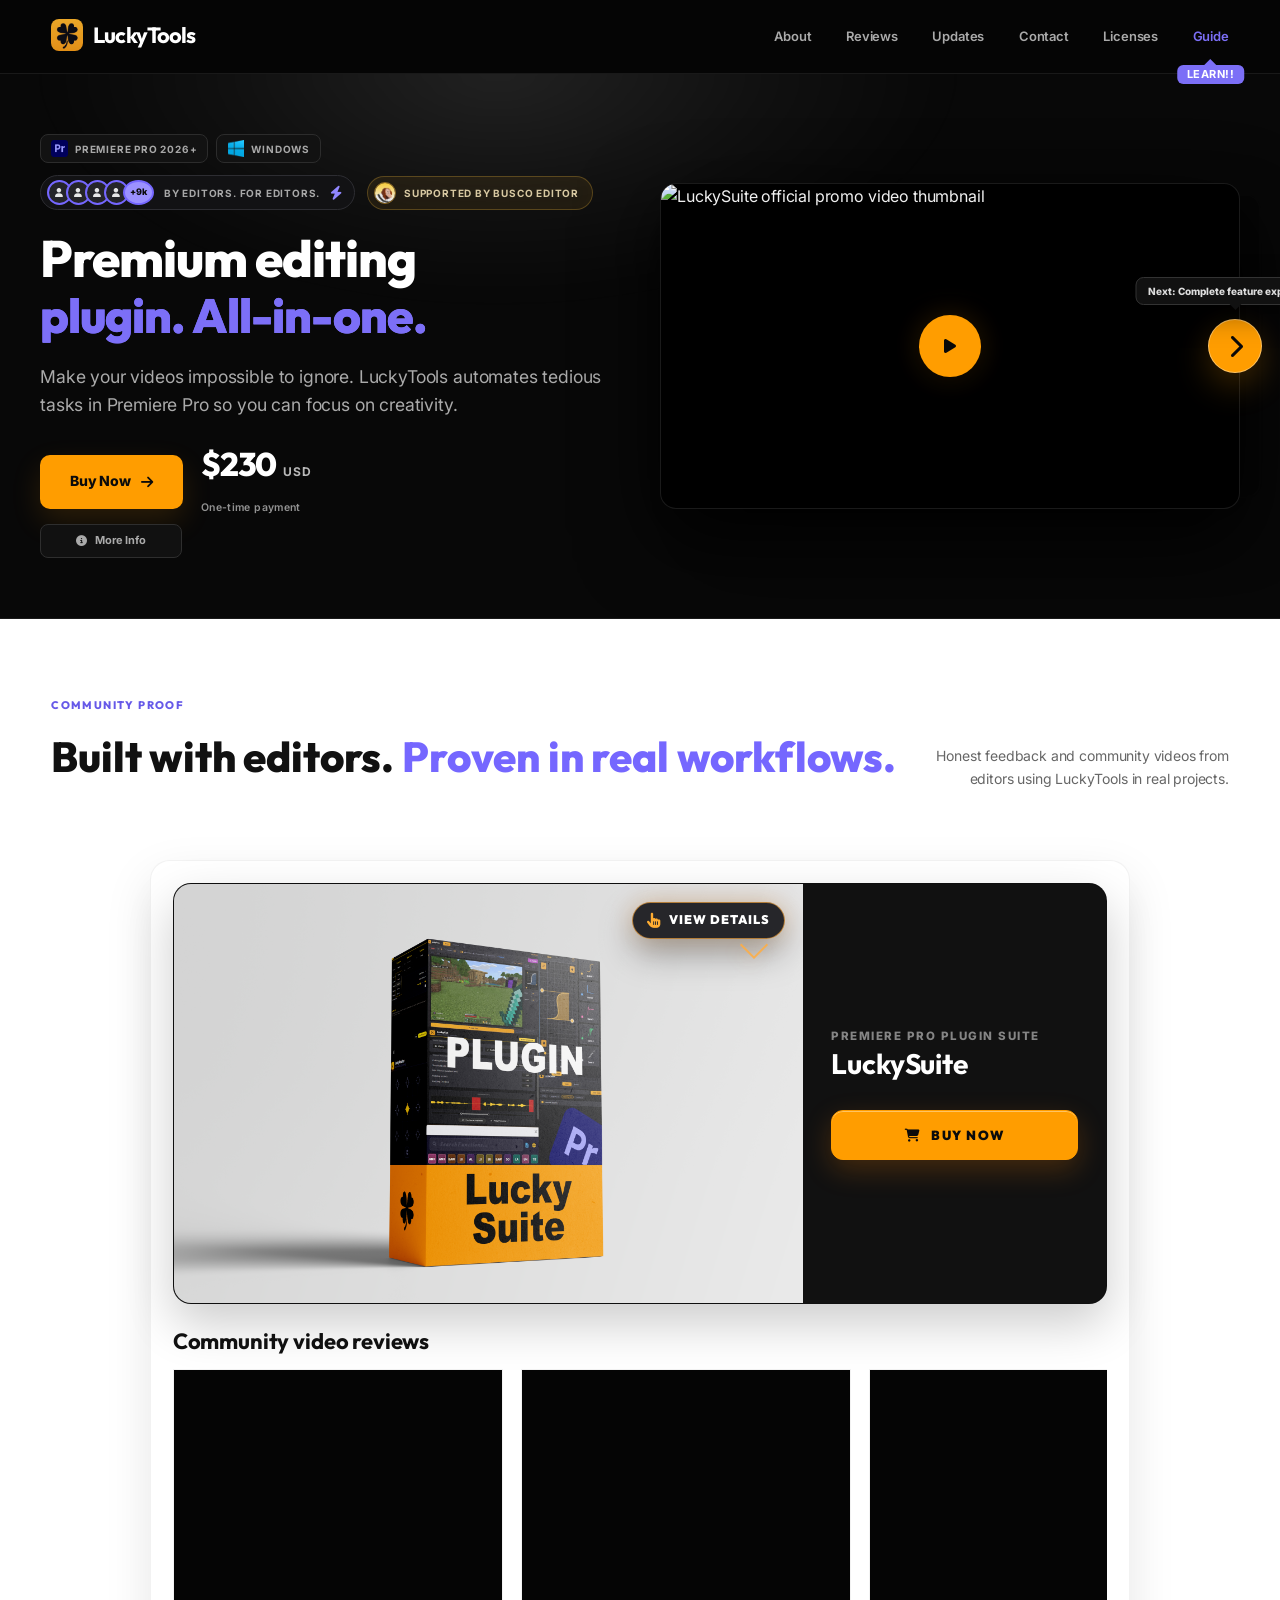
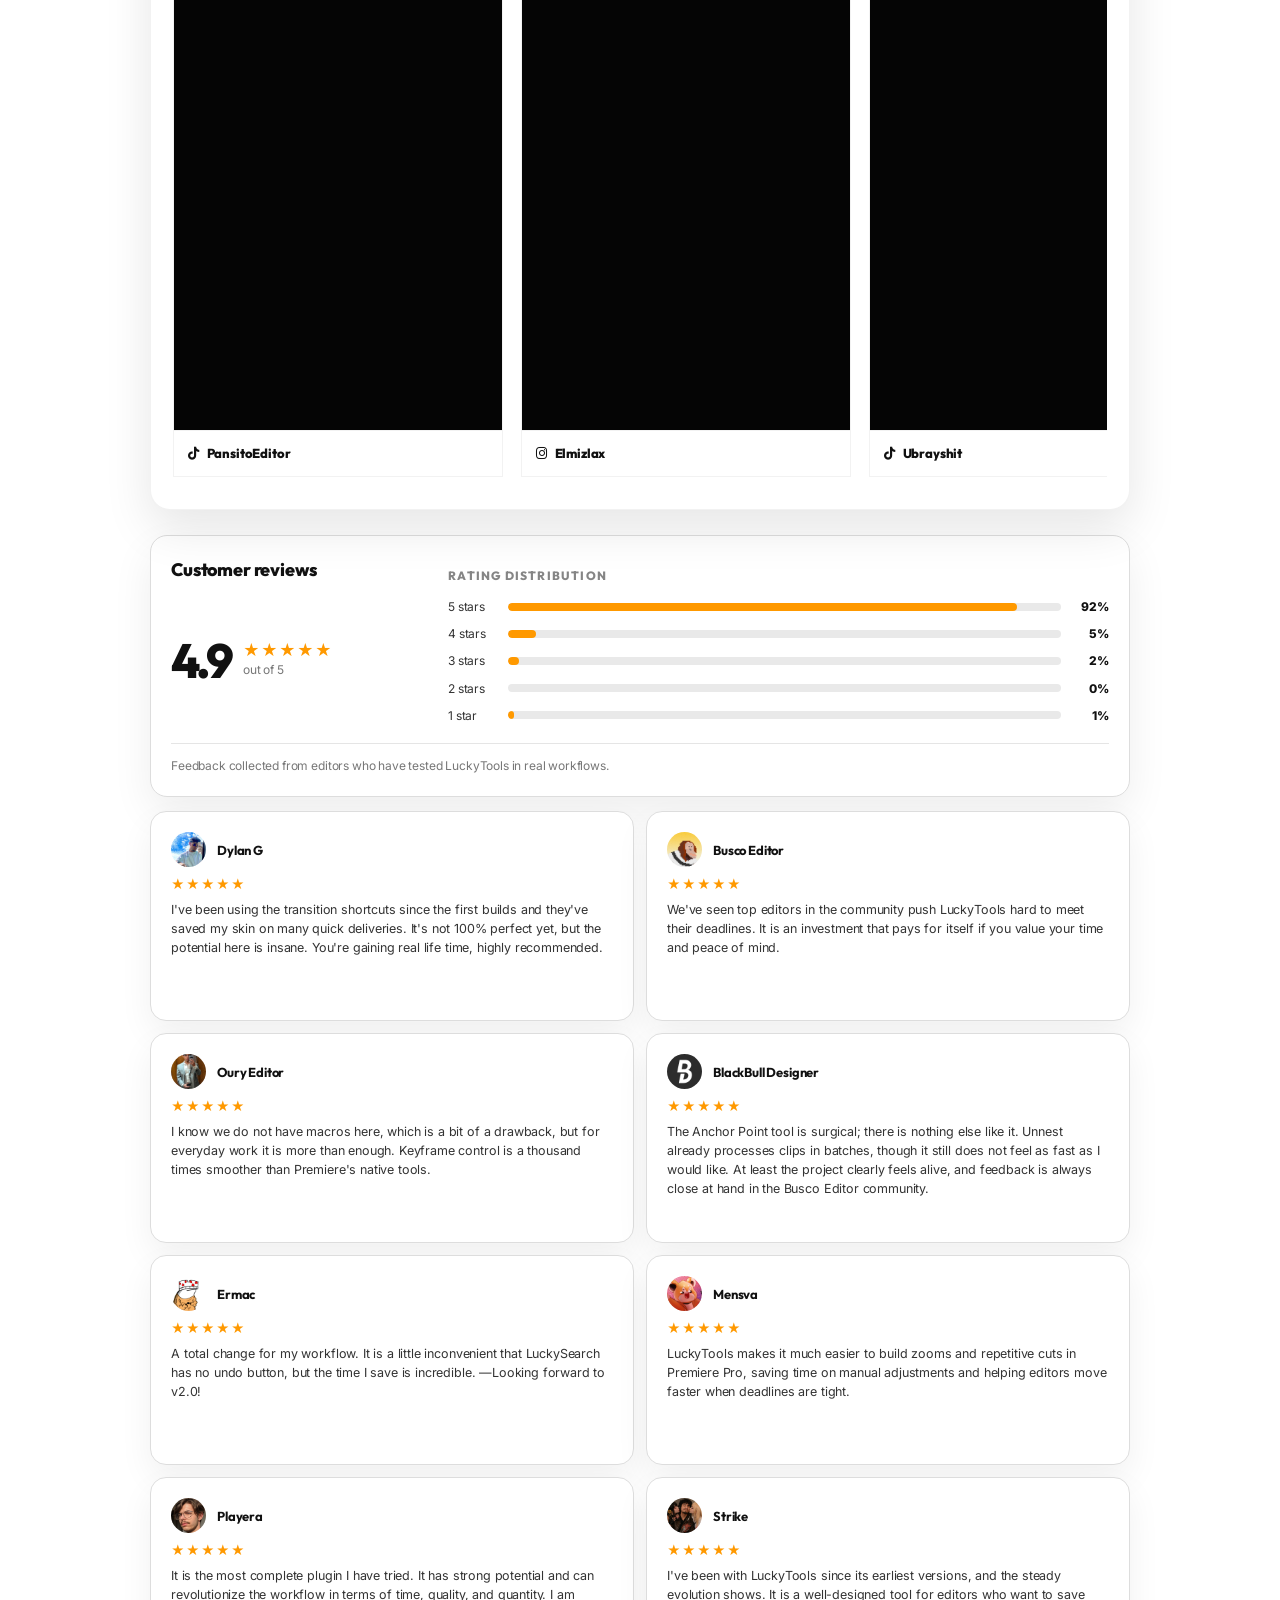
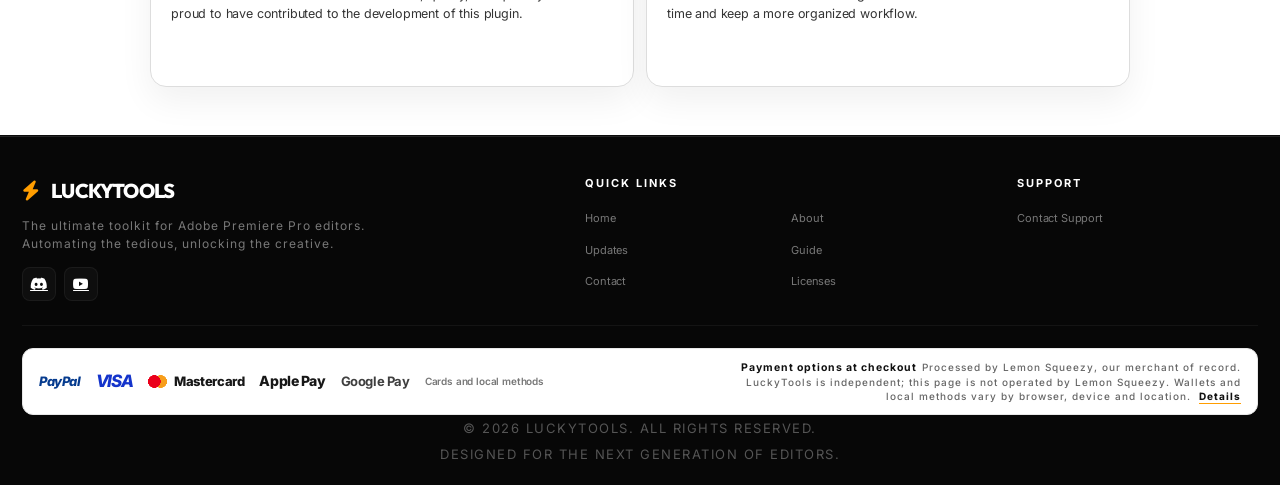
==== commit a7493748: "Add PansitoEditor community review" ====
--- a/index.html
+++ b/index.html
@@ -1413,6 +1413,14 @@
 
                     <div class="community-video-list">
                         <article class="community-video-embed-card">
+                            <iframe src="https://www.tiktok.com/embed/v2/7678070323052350741" title="PansitoEditor review of LuckyTools on TikTok" loading="lazy" allow="encrypted-media; fullscreen; picture-in-picture" allowfullscreen></iframe>
+                            <a href="https://www.tiktok.com/@pansitoeditor/video/7678070323052350741" target="_blank" rel="noopener noreferrer">
+                                <span><i class="fab fa-tiktok"></i> PansitoEditor</span>
+                                <i class="fas fa-arrow-up-right-from-square"></i>
+                            </a>
+                        </article>
+
+                        <article class="community-video-embed-card">
                             <iframe src="https://www.instagram.com/reel/Dbyj548g69u/embed/" title="Elmizlax review of LuckyTools on Instagram" loading="lazy" allow="encrypted-media; fullscreen; picture-in-picture" allowfullscreen></iframe>
                             <a href="https://www.instagram.com/reel/Dbyj548g69u/" target="_blank" rel="noopener noreferrer">
                                 <span><i class="fab fa-instagram"></i> Elmizlax</span>
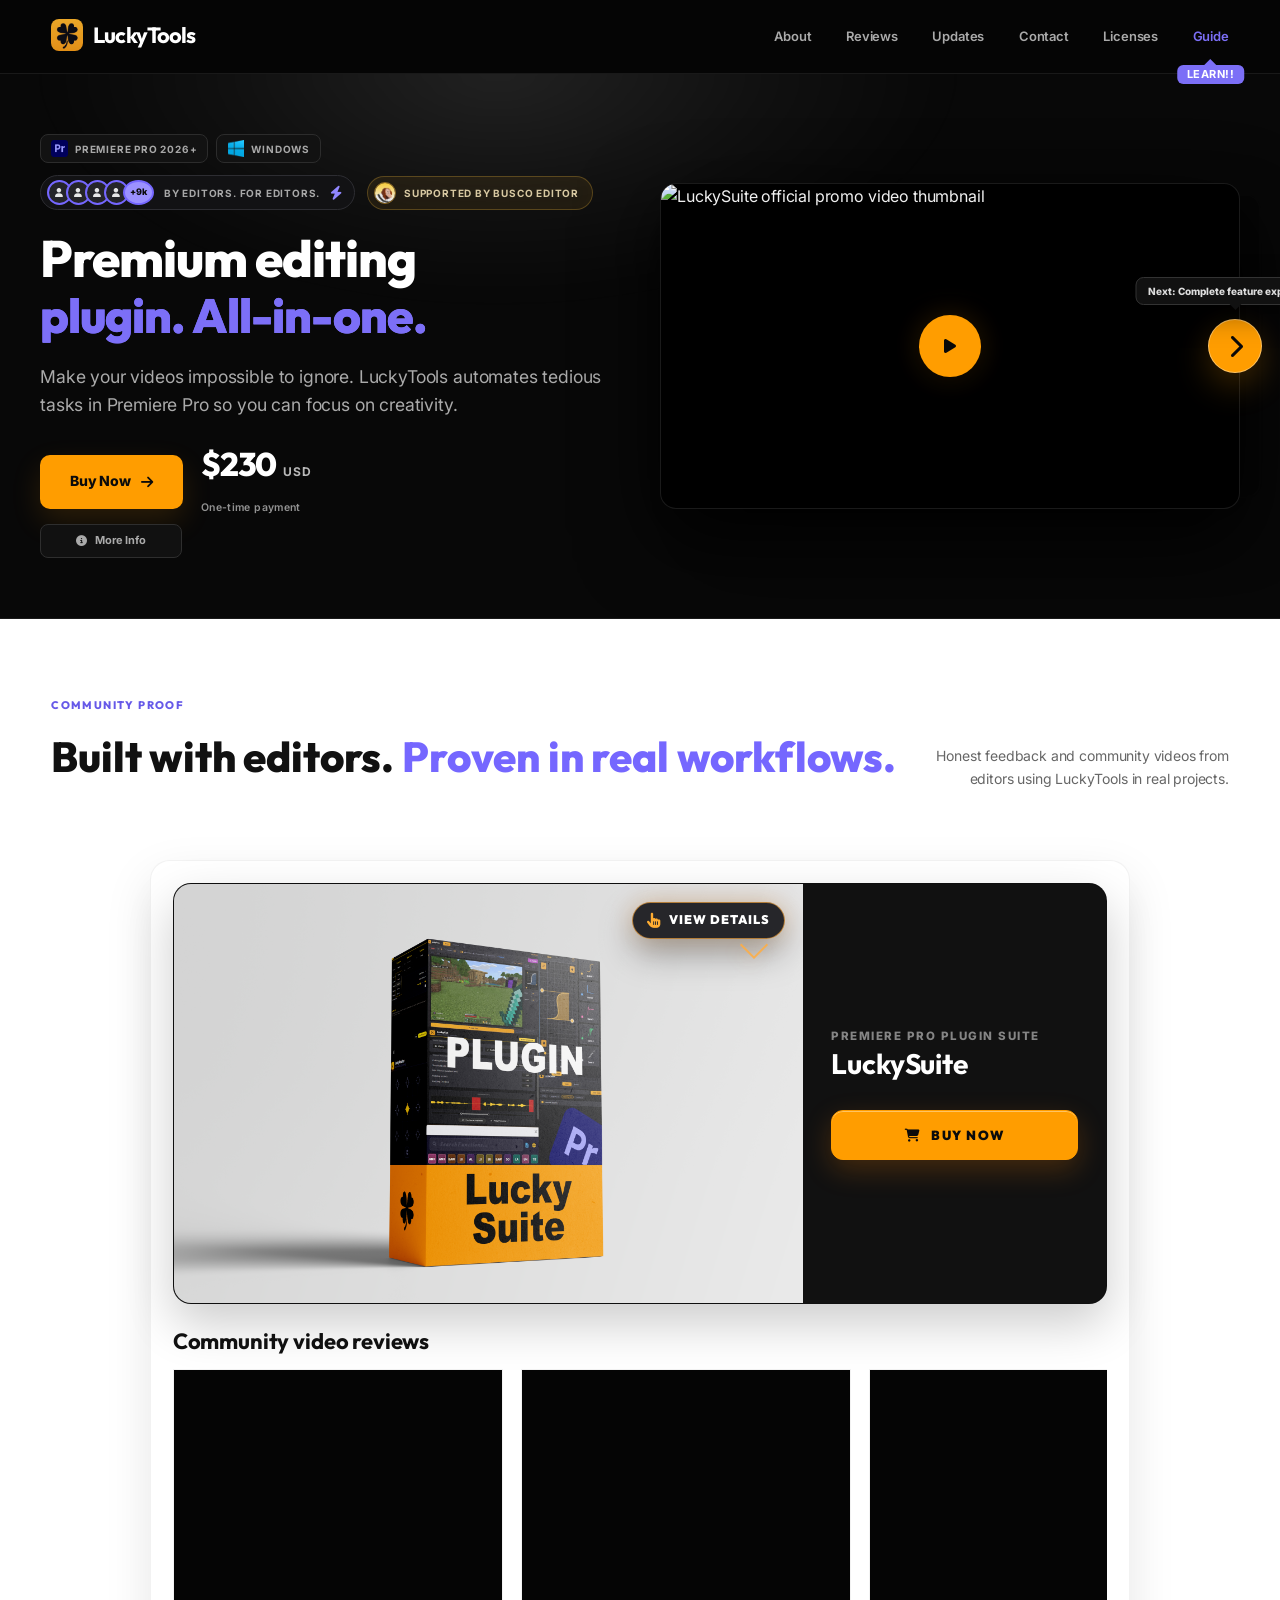
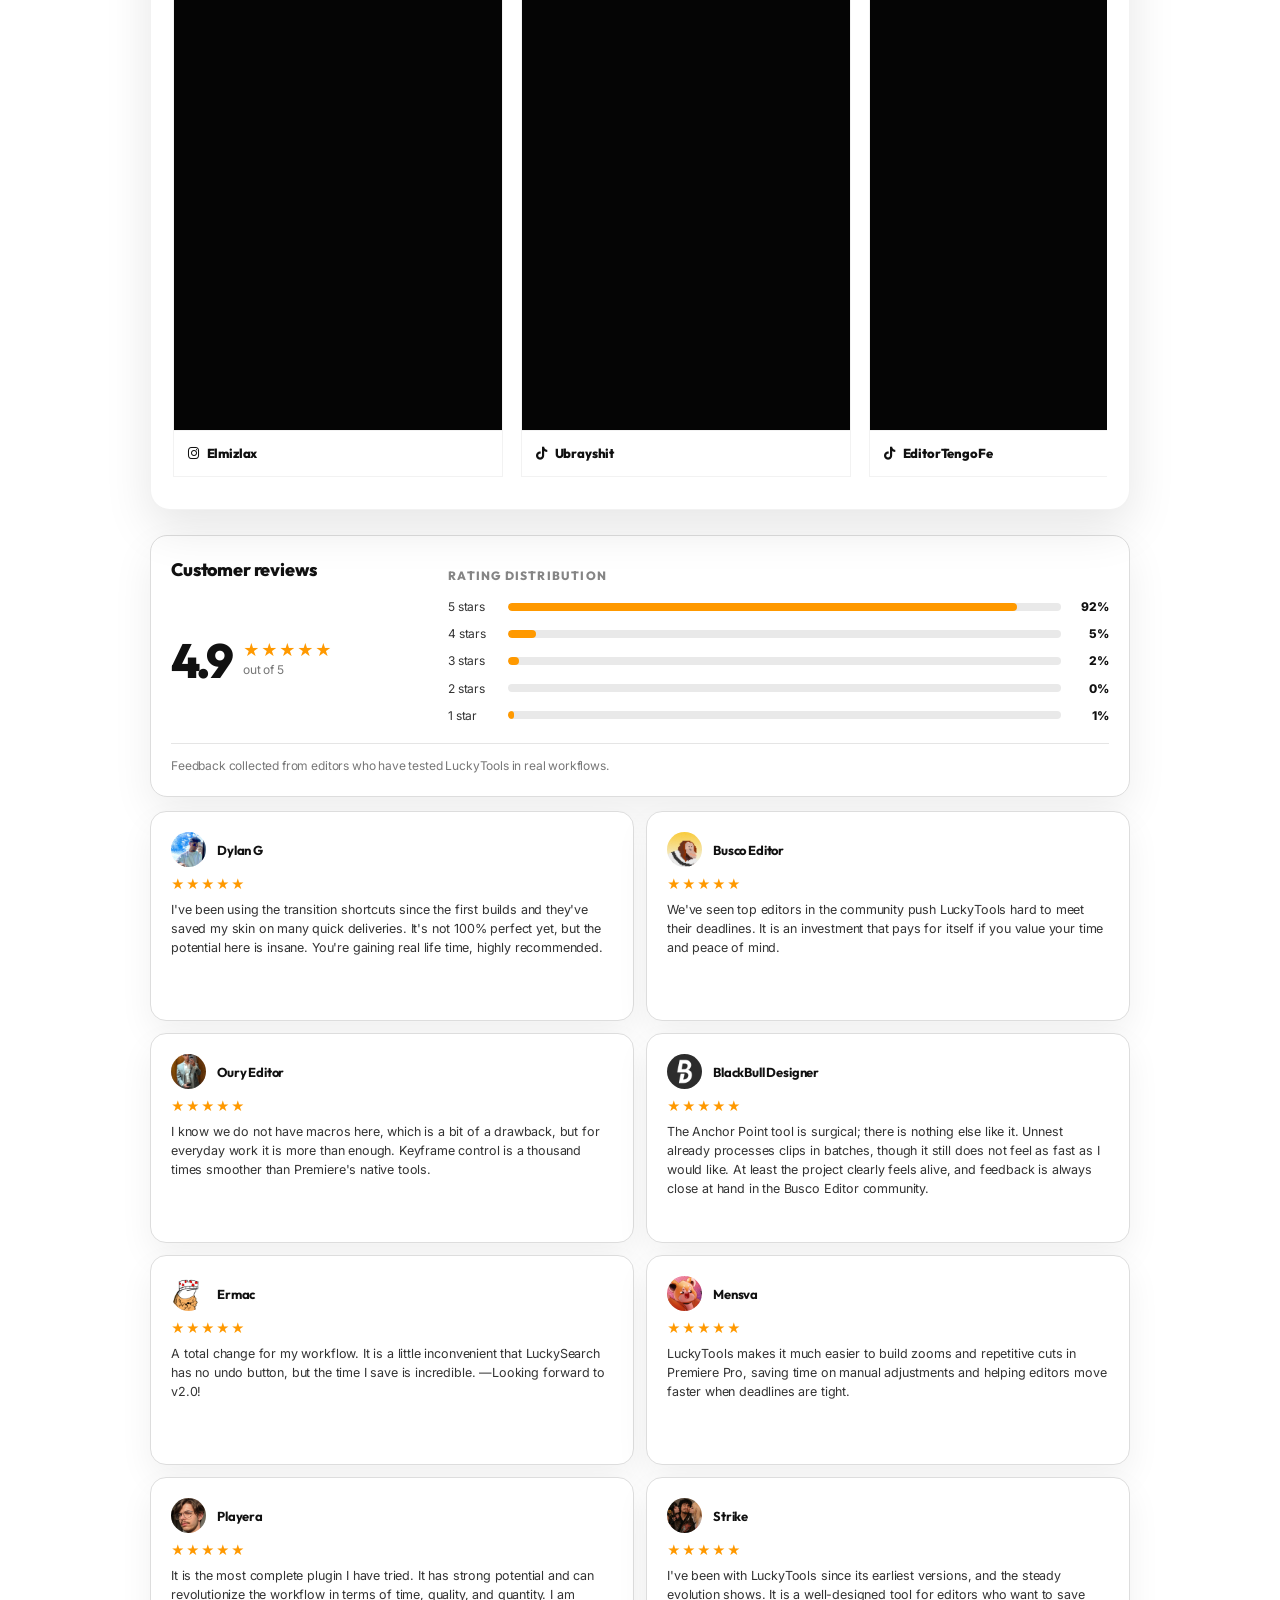
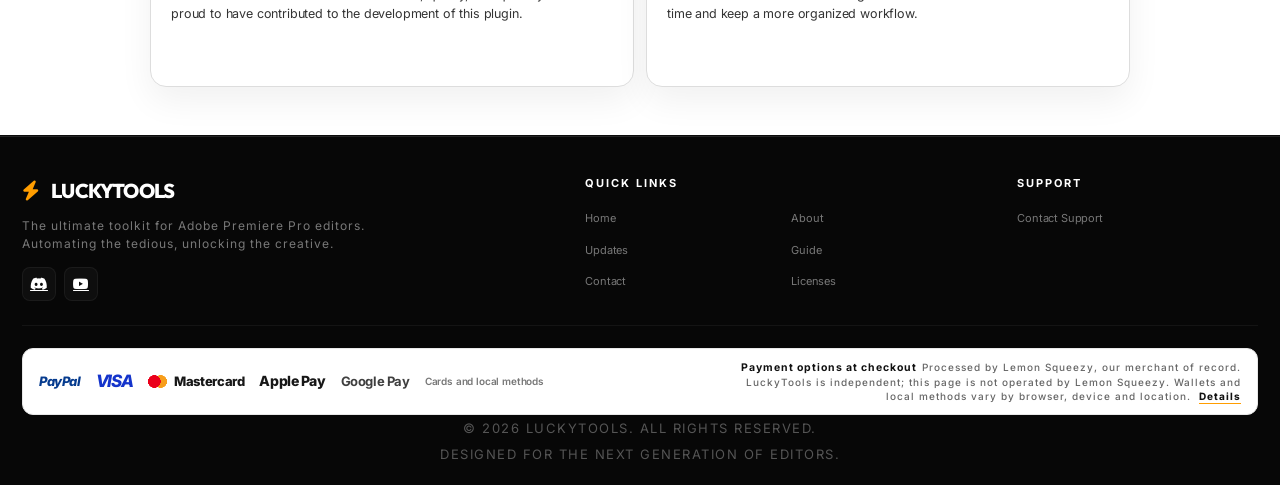
==== commit 83639e92: "Move PansitoEditor review after Mensva" ====
--- a/index.html
+++ b/index.html
@@ -1413,14 +1413,6 @@
 
                     <div class="community-video-list">
                         <article class="community-video-embed-card">
-                            <iframe src="https://www.tiktok.com/embed/v2/7678070323052350741" title="PansitoEditor review of LuckyTools on TikTok" loading="lazy" allow="encrypted-media; fullscreen; picture-in-picture" allowfullscreen></iframe>
-                            <a href="https://www.tiktok.com/@pansitoeditor/video/7678070323052350741" target="_blank" rel="noopener noreferrer">
-                                <span><i class="fab fa-tiktok"></i> PansitoEditor</span>
-                                <i class="fas fa-arrow-up-right-from-square"></i>
-                            </a>
-                        </article>
-
-                        <article class="community-video-embed-card">
                             <iframe src="https://www.instagram.com/reel/Dbyj548g69u/embed/" title="Elmizlax review of LuckyTools on Instagram" loading="lazy" allow="encrypted-media; fullscreen; picture-in-picture" allowfullscreen></iframe>
                             <a href="https://www.instagram.com/reel/Dbyj548g69u/" target="_blank" rel="noopener noreferrer">
                                 <span><i class="fab fa-instagram"></i> Elmizlax</span>
@@ -1453,6 +1445,14 @@
                         </article>
 
                         <article class="community-video-embed-card">
+                            <iframe src="https://www.tiktok.com/embed/v2/7678070323052350741" title="PansitoEditor review of LuckyTools on TikTok" loading="lazy" allow="encrypted-media; fullscreen; picture-in-picture" allowfullscreen></iframe>
+                            <a href="https://www.tiktok.com/@pansitoeditor/video/7678070323052350741" target="_blank" rel="noopener noreferrer">
+                                <span><i class="fab fa-tiktok"></i> PansitoEditor</span>
+                                <i class="fas fa-arrow-up-right-from-square"></i>
+                            </a>
+                        </article>
+
+                        <article class="community-video-embed-card">
                             <iframe src="https://www.tiktok.com/embed/v2/7657335087142358292" title="Strike review of LuckyTools on TikTok" loading="lazy" allow="encrypted-media; fullscreen; picture-in-picture" allowfullscreen></iframe>
                             <a href="https://www.tiktok.com/@str1ke_/video/7657335087142358292" target="_blank" rel="noopener noreferrer">
                                 <span><i class="fab fa-tiktok"></i> Strike</span>
@@ -1480,6 +1480,14 @@
                             <iframe src="https://www.tiktok.com/embed/v2/7660629284196764948" title="BlackBull Designer review of LuckyTools on TikTok" loading="lazy" allow="encrypted-media; fullscreen; picture-in-picture" allowfullscreen></iframe>
                             <a href="https://www.tiktok.com/@blackbulldesigner/video/7660629284196764948?is_from_webapp=1" target="_blank" rel="noopener noreferrer">
                                 <span><i class="fab fa-tiktok"></i> BlackBull Designer</span>
+                                <i class="fas fa-arrow-up-right-from-square"></i>
+                            </a>
+                        </article>
+
+                        <article class="community-video-embed-card">
+                            <iframe src="https://www.tiktok.com/embed/v2/7679377539868986631" title="Migsuna review of LuckyTools on TikTok" loading="lazy" allow="encrypted-media; fullscreen; picture-in-picture" allowfullscreen></iframe>
+                            <a href="https://www.tiktok.com/@migsunaa/video/7679377539868986631" target="_blank" rel="noopener noreferrer">
+                                <span><i class="fab fa-tiktok"></i> Migsuna</span>
                                 <i class="fas fa-arrow-up-right-from-square"></i>
                             </a>
                         </article>
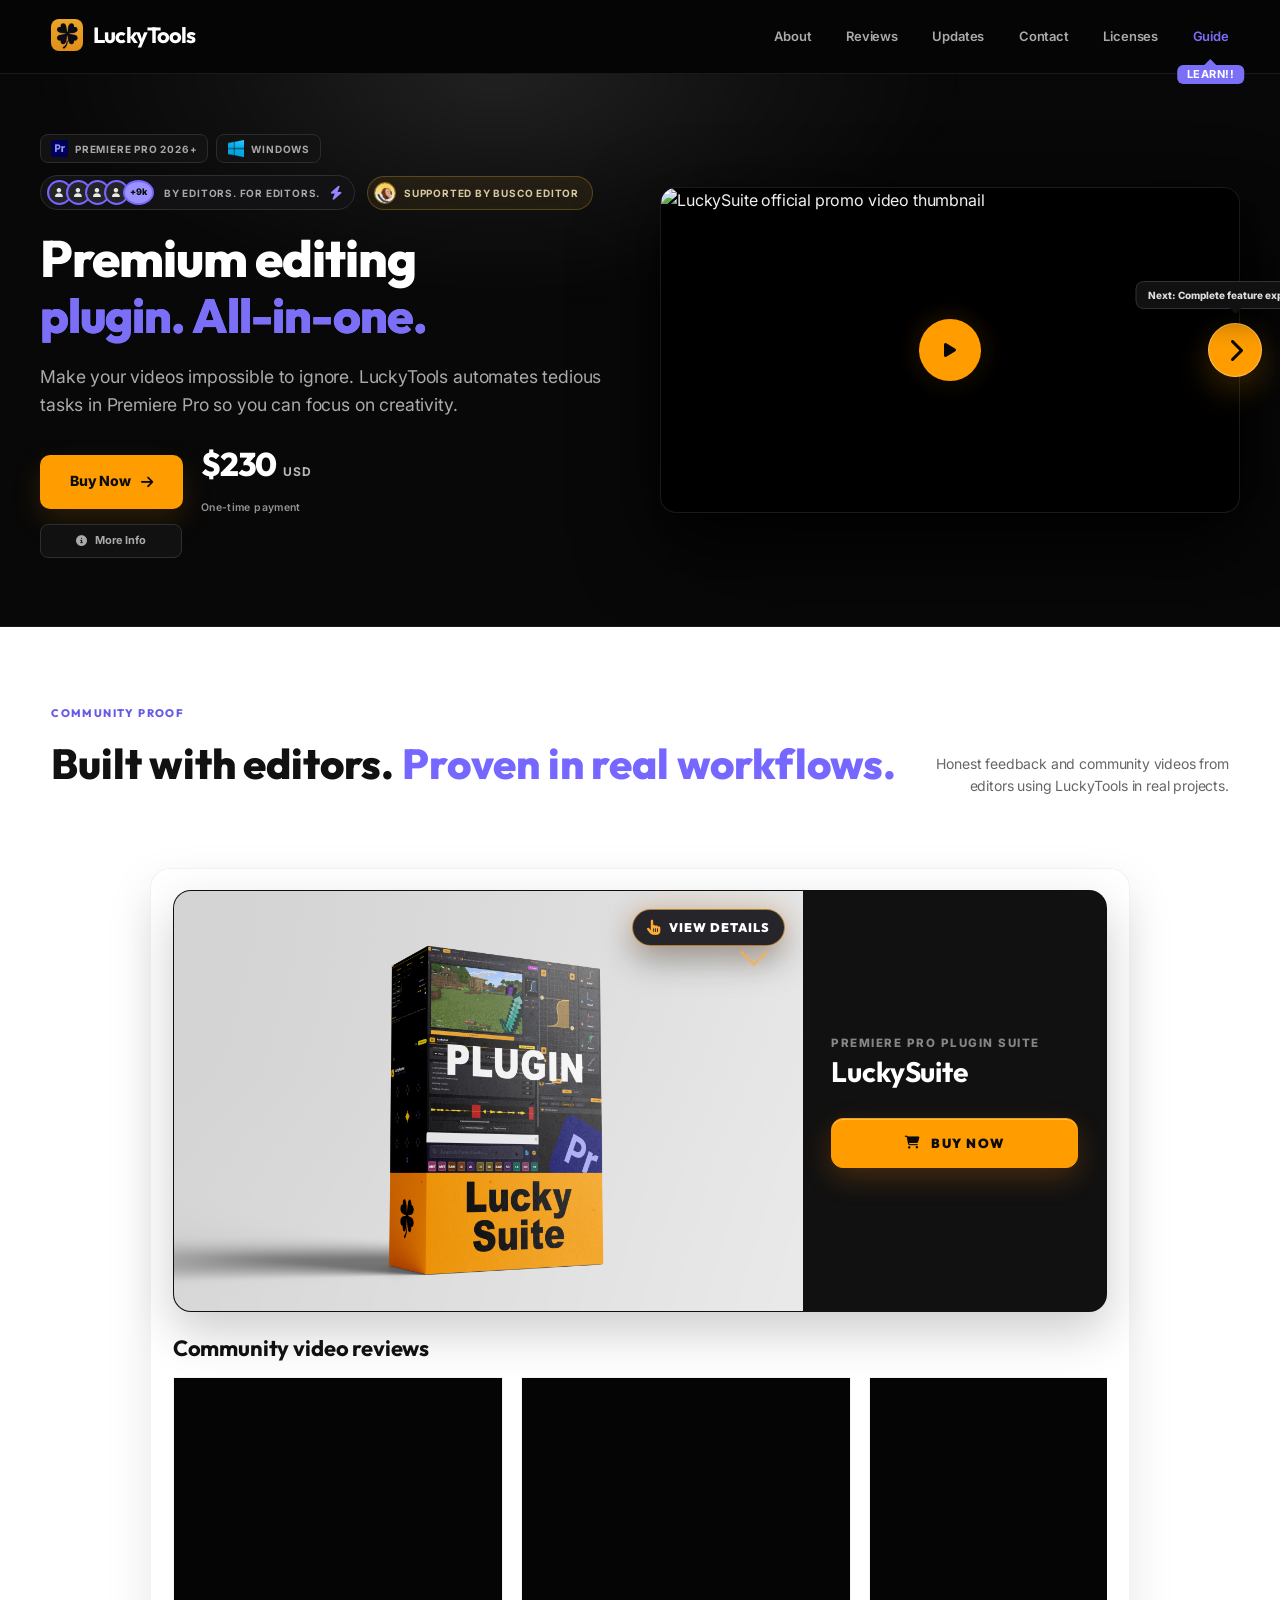
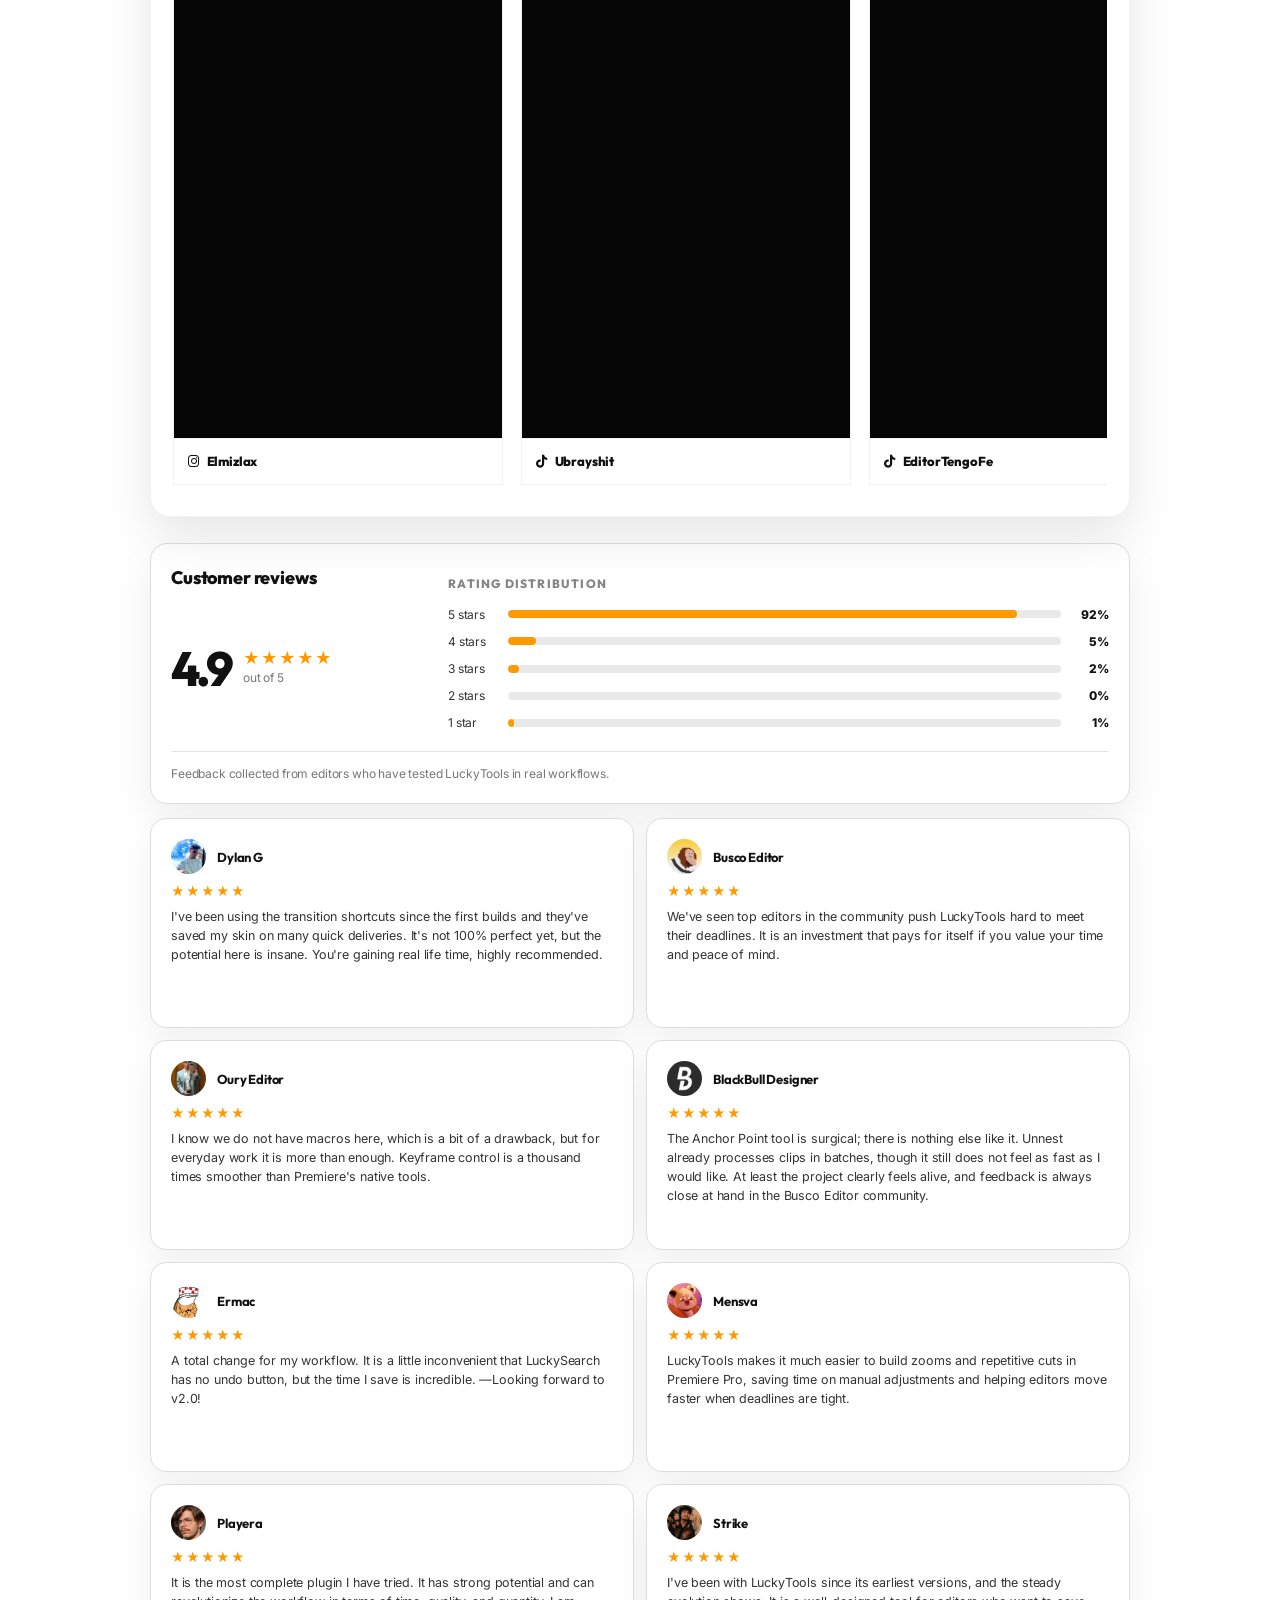
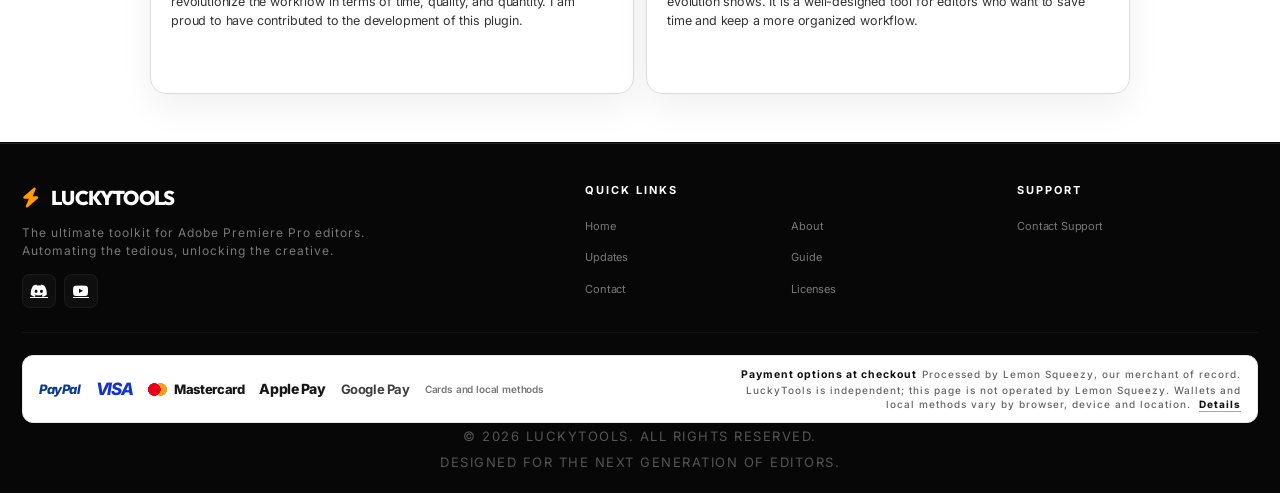
==== commit d78dc395: "Activate nine-day offer with compact coupon and countdown" ====
--- a/index.html
+++ b/index.html
@@ -772,7 +772,7 @@
         }
 
     </style>
-    <link rel="stylesheet" href="css/index-refresh.css?v=16">
+    <link rel="stylesheet" href="css/index-refresh.css?v=19">
     <link rel="stylesheet" href="css/inline-youtube.css?v=1">
     <link rel="stylesheet" href="css/header-unified.css?v=3">
     <link rel="stylesheet" href="css/purchase-modal.css?v=2">
@@ -1023,9 +1023,24 @@
                     <div class="hero-actions-minimal" style="display:flex;align-items:center;gap:20px;">
                         <a href="#" class="btn-download" data-purchase-trigger>Buy Now <i class="fas fa-arrow-right"></i></a>
                         <div class="price-box hero-sale-price" id="minimalDealPriceBox" style="font-family:'Outfit',sans-serif;" aria-label="Regular price: 230 US dollars">
-                            <small class="price-offer-label" id="minimalDealLabel" hidden data-deal-hidden="true">Limited-time offer</small>
+                            <small class="price-offer-label" id="minimalDealLabel" hidden data-deal-hidden="true">9-day limited-time offer</small>
                             <span class="price-main-line"><span class="price-current" id="minimalDealCurrentPrice" data-regular-price="$230" data-deal-price="$80" style="font-weight:800;color:#fff;">$230</span><span class="price-currency">USD</span><span class="price-original-sale" id="minimalDealOriginalPrice" hidden data-deal-hidden="true">$230</span></span>
                             <small class="price-payment-label">One-time payment</small>
+                        </div>
+                    </div>
+                    <div class="hero-deal-notice" id="minimalDealNotice" hidden data-deal-hidden="true">
+                        <div class="deal-coupon-heading"><span>YOUR EXCLUSIVE CODE</span><span class="deal-savings">SAVE $150</span></div>
+                        <button type="button" class="deal-coupon" id="minimalDealCopy" aria-label="Copy discount code BUSCOEDITOR">
+                            <strong translate="no">BUSCOEDITOR</strong>
+                            <span class="deal-copy-action"><i class="far fa-copy" aria-hidden="true"></i><span id="minimalDealCopyLabel">Copy code</span></span>
+                        </button>
+                        <span class="deal-coupon-hint" id="minimalDealCopyStatus" role="status">Apply at checkout to unlock the $80 price.</span>
+                        <div class="deal-countdown-heading"><span><i class="far fa-clock" aria-hidden="true"></i> OFFER ENDS IN</span><span>9-day offer</span></div>
+                        <div class="hero-deal-countdown" id="minimalDealTimer" role="timer" aria-label="9 days remaining">
+                            <span class="deal-time-unit"><strong id="minimalDealDays">09</strong><span>Days</span></span>
+                            <span class="deal-time-unit"><strong id="minimalDealHours">00</strong><span>Hours</span></span>
+                            <span class="deal-time-unit"><strong id="minimalDealMinutes">00</strong><span>Minutes</span></span>
+                            <span class="deal-time-unit"><strong id="minimalDealSeconds">00</strong><span>Seconds</span></span>
                         </div>
                     </div>
                     <a href="luckysuite.html" class="hero-info-btn" aria-label="Learn more about LuckySuite">
@@ -2818,14 +2833,41 @@
             });
         }
 
+        const minimalDealCopy = document.getElementById('minimalDealCopy');
+        if (minimalDealCopy) {
+            let copyFeedbackTimeout;
+            minimalDealCopy.addEventListener('click', async () => {
+                const label = document.getElementById('minimalDealCopyLabel');
+                const status = document.getElementById('minimalDealCopyStatus');
+                clearTimeout(copyFeedbackTimeout);
+                try {
+                    await navigator.clipboard.writeText('BUSCOEDITOR');
+                    label.textContent = 'Copied!';
+                    status.textContent = 'Code copied. Paste it at checkout for $80.';
+                    minimalDealCopy.classList.add('is-copied');
+                } catch {
+                    label.textContent = 'Copy code';
+                    status.textContent = 'Enter BUSCOEDITOR at checkout for $80.';
+                    minimalDealCopy.classList.remove('is-copied');
+                }
+                copyFeedbackTimeout = setTimeout(() => {
+                    label.textContent = 'Copy code';
+                    status.textContent = 'Apply at checkout to unlock the $80 price.';
+                    minimalDealCopy.classList.remove('is-copied');
+                }, 2500);
+            });
+        }
+
         // --- LIMITED TIME DEAL TIMER (set enabled to true and update startDate to reactivate later) ---
         const limitedTimeDeal = {
-            enabled: false,
-            startDate: '2026-07-19T16:55:28-06:00',
-            durationDays: 5
+            enabled: true,
+            startDate: '2026-10-04T10:14:35-06:00',
+            durationDays: 9
         };
 
         function hideLimitedTimeDeal() {
+            const minimalDealNotice = document.getElementById('minimalDealNotice');
+            if (minimalDealNotice) minimalDealNotice.hidden = true;
             const dealBadge = document.getElementById('dealBadge');
             const originalPrice = document.getElementById('dealOriginalPrice');
             const currentPrice = document.getElementById('dealCurrentPrice');
@@ -2846,6 +2888,8 @@
         }
 
         function showLimitedTimeDeal() {
+            const minimalDealNotice = document.getElementById('minimalDealNotice');
+            if (minimalDealNotice) minimalDealNotice.hidden = false;
             const dealBadge = document.getElementById('dealBadge');
             const originalPrice = document.getElementById('dealOriginalPrice');
             const currentPrice = document.getElementById('dealCurrentPrice');
@@ -2862,12 +2906,13 @@
             if (minimalDealLabel) minimalDealLabel.hidden = false;
             if (minimalOriginalPrice) minimalOriginalPrice.hidden = false;
             if (minimalCurrentPrice) minimalCurrentPrice.textContent = minimalCurrentPrice.dataset.dealPrice || '$80';
-            if (minimalPriceBox) minimalPriceBox.setAttribute('aria-label', 'Limited-time offer: 80 US dollars, previously 230 US dollars');
+            if (minimalPriceBox) minimalPriceBox.setAttribute('aria-label', '9-day limited-time offer: 80 US dollars with code BUSCOEDITOR, previously 230 US dollars');
         }
 
         function updateDealTimer() {
             const timerElement = document.getElementById('dealTimer');
-            if (!timerElement || !limitedTimeDeal.enabled) {
+            const minimalTimerElement = document.getElementById('minimalDealTimer');
+            if (!limitedTimeDeal.enabled) {
                 hideLimitedTimeDeal();
                 return false;
             }
@@ -2888,7 +2933,15 @@
             const minutes = Math.floor((remainingMs % (60 * 60 * 1000)) / (60 * 1000));
             const seconds = Math.floor((remainingMs % (60 * 1000)) / 1000);
 
-            timerElement.textContent = `${days}d ${hours.toString().padStart(2, '0')}h ${minutes.toString().padStart(2, '0')}m ${seconds.toString().padStart(2, '0')}s`;
+            const countdown = `${days}d ${hours.toString().padStart(2, '0')}h ${minutes.toString().padStart(2, '0')}m ${seconds.toString().padStart(2, '0')}s`;
+            if (timerElement) timerElement.textContent = countdown;
+            if (minimalTimerElement) {
+                minimalTimerElement.setAttribute('aria-label', `${days} days, ${hours} hours, ${minutes} minutes, ${seconds} seconds remaining`);
+                for (const [id, value] of [['minimalDealDays', days], ['minimalDealHours', hours], ['minimalDealMinutes', minutes], ['minimalDealSeconds', seconds]]) {
+                    const unit = document.getElementById(id);
+                    if (unit) unit.textContent = String(value).padStart(2, '0');
+                }
+            }
             return true;
         }
         
--- a/css/index-refresh.css
+++ b/css/index-refresh.css
@@ -391,6 +391,118 @@
     text-transform: uppercase;
     white-space: nowrap;
 }
+.hero-deal-notice {
+    display: grid;
+    grid-template-columns: minmax(0, 1.25fr) minmax(0, 1fr);
+    grid-template-areas: "coupon-heading timer-heading" "coupon timer" "hint timer";
+    column-gap: 18px;
+    row-gap: 7px;
+    box-sizing: border-box;
+    width: 100%;
+    max-width: 100%;
+    margin-top: 16px;
+    padding: 13px 15px;
+    border: 1px solid #34303f;
+    border-radius: 12px;
+    background: linear-gradient(135deg, #1e192c 0%, #111014 65%);
+    box-shadow: 0 12px 32px rgba(0, 0, 0, .2);
+    color: #c5c5c5;
+    font: 500 12px/1.4 'Inter', sans-serif;
+}
+.deal-coupon-heading,
+.deal-countdown-heading {
+    display: flex;
+    align-items: center;
+    justify-content: space-between;
+    gap: 8px;
+    font-size: 9px;
+    font-weight: 700;
+    letter-spacing: .09em;
+}
+.deal-coupon-heading { grid-area: coupon-heading; color: #bfb0ed; font-size: 8px; }
+.deal-savings {
+    padding: 3px 6px;
+    border-radius: 5px;
+    color: #ffba50;
+    background: rgba(255, 157, 0, .12);
+    letter-spacing: .04em;
+}
+.deal-coupon {
+    grid-area: coupon;
+    display: flex;
+    align-items: center;
+    justify-content: space-between;
+    gap: 8px;
+    width: 100%;
+    margin-top: 0;
+    padding: 10px;
+    border: 1px dashed #8870cb;
+    border-radius: 9px;
+    background: rgba(153, 117, 255, .1);
+    color: #eee6ff;
+    cursor: pointer;
+    transition: background .18s, border-color .18s;
+}
+.deal-coupon strong {
+    font: 800 18px/1.1 'Outfit', sans-serif;
+    letter-spacing: .035em;
+}
+.deal-copy-action {
+    display: flex;
+    flex-shrink: 0;
+    align-items: center;
+    gap: 6px;
+    color: #c6b7ec;
+    font: 600 9px/1.3 'Inter', sans-serif;
+}
+.deal-coupon:hover { border-color: #c2a6ff; background: rgba(153, 117, 255, .2); }
+.deal-coupon:focus-visible { outline: 2px solid #c2a6ff; outline-offset: 4px; }
+.deal-coupon.is-copied { border-color: #87d9ad; }
+.deal-coupon.is-copied .deal-copy-action { color: #87d9ad; }
+.deal-coupon-hint { grid-area: hint; color: #b3abbf; font-size: 9px; }
+.deal-countdown-heading {
+    grid-area: timer-heading;
+    font-size: 8px;
+    color: #c6bdcf;
+}
+.deal-countdown-heading i { margin-right: 4px; color: #ffad28; }
+.deal-countdown-heading > span:last-child { color: #9e94a9; font-weight: 500; letter-spacing: 0; }
+.hero-deal-countdown {
+    grid-area: timer;
+    align-self: start;
+    display: grid;
+    grid-template-columns: repeat(4, minmax(0, 1fr));
+    gap: 5px;
+    margin-top: 0;
+}
+.deal-time-unit {
+    display: flex;
+    flex-direction: column;
+    align-items: center;
+    gap: 5px;
+    padding: 9px 0 7px;
+    border: 1px solid #302936;
+    border-radius: 8px;
+    background: #0d0b10;
+}
+.deal-time-unit strong {
+    color: #ffb53e;
+    font: 700 23px/1 'Outfit', sans-serif;
+    font-variant-numeric: tabular-nums;
+}
+.deal-time-unit > span { color: #a89db4; font-size: 7px; letter-spacing: .04em; text-transform: uppercase; }
+.hero-cta-block { width: 520px; max-width: 100%; container-type: inline-size; }
+@container (max-width: 460px) {
+    .hero-deal-notice {
+        grid-template-columns: minmax(0, 1fr);
+        grid-template-areas: "coupon-heading" "coupon" "hint" "timer-heading" "timer";
+        padding: 12px;
+    }
+    .deal-countdown-heading { margin-top: 3px; }
+    .deal-time-unit { flex-direction: row; justify-content: center; gap: 4px; padding: 7px 0; }
+    .deal-time-unit strong { font-size: 19px; }
+    .deal-time-unit > span { font-size: 6px; }
+}
 .price-original-sale {
     margin-left: 4px;
     color: #777;
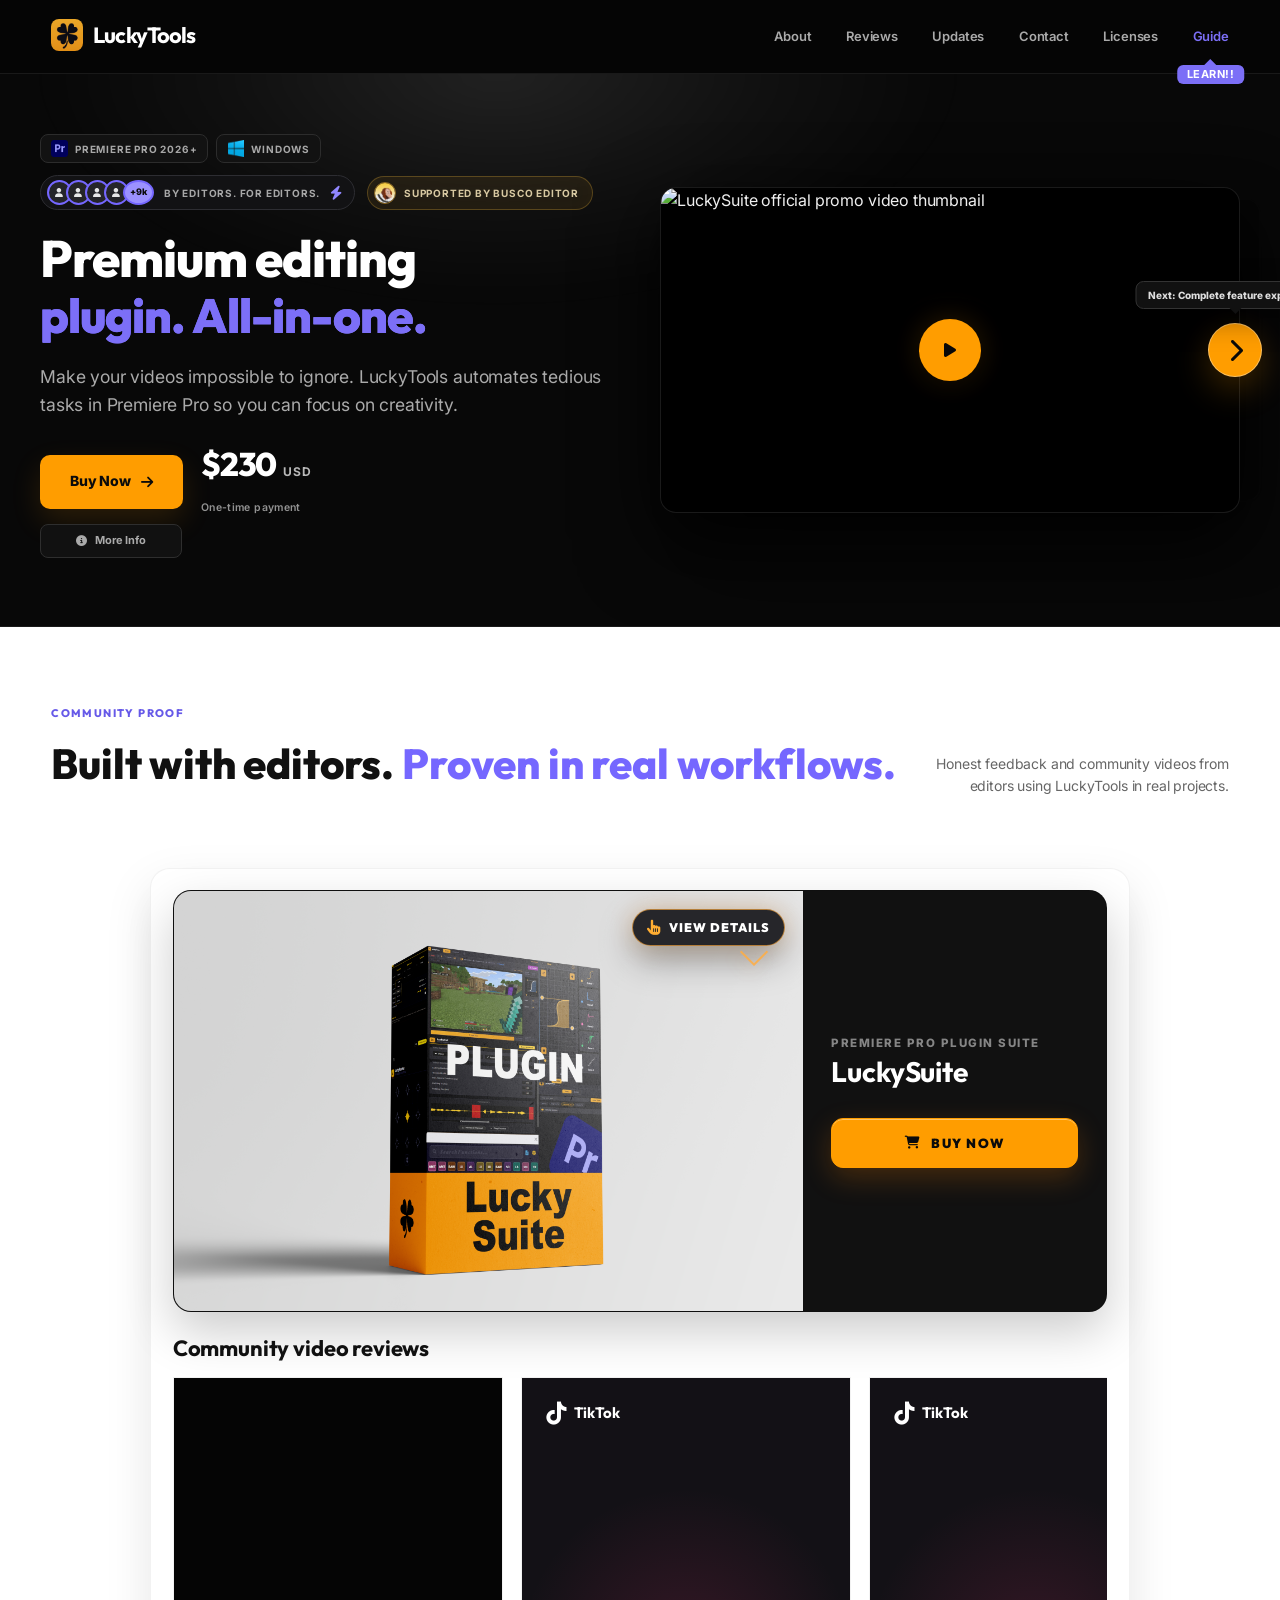
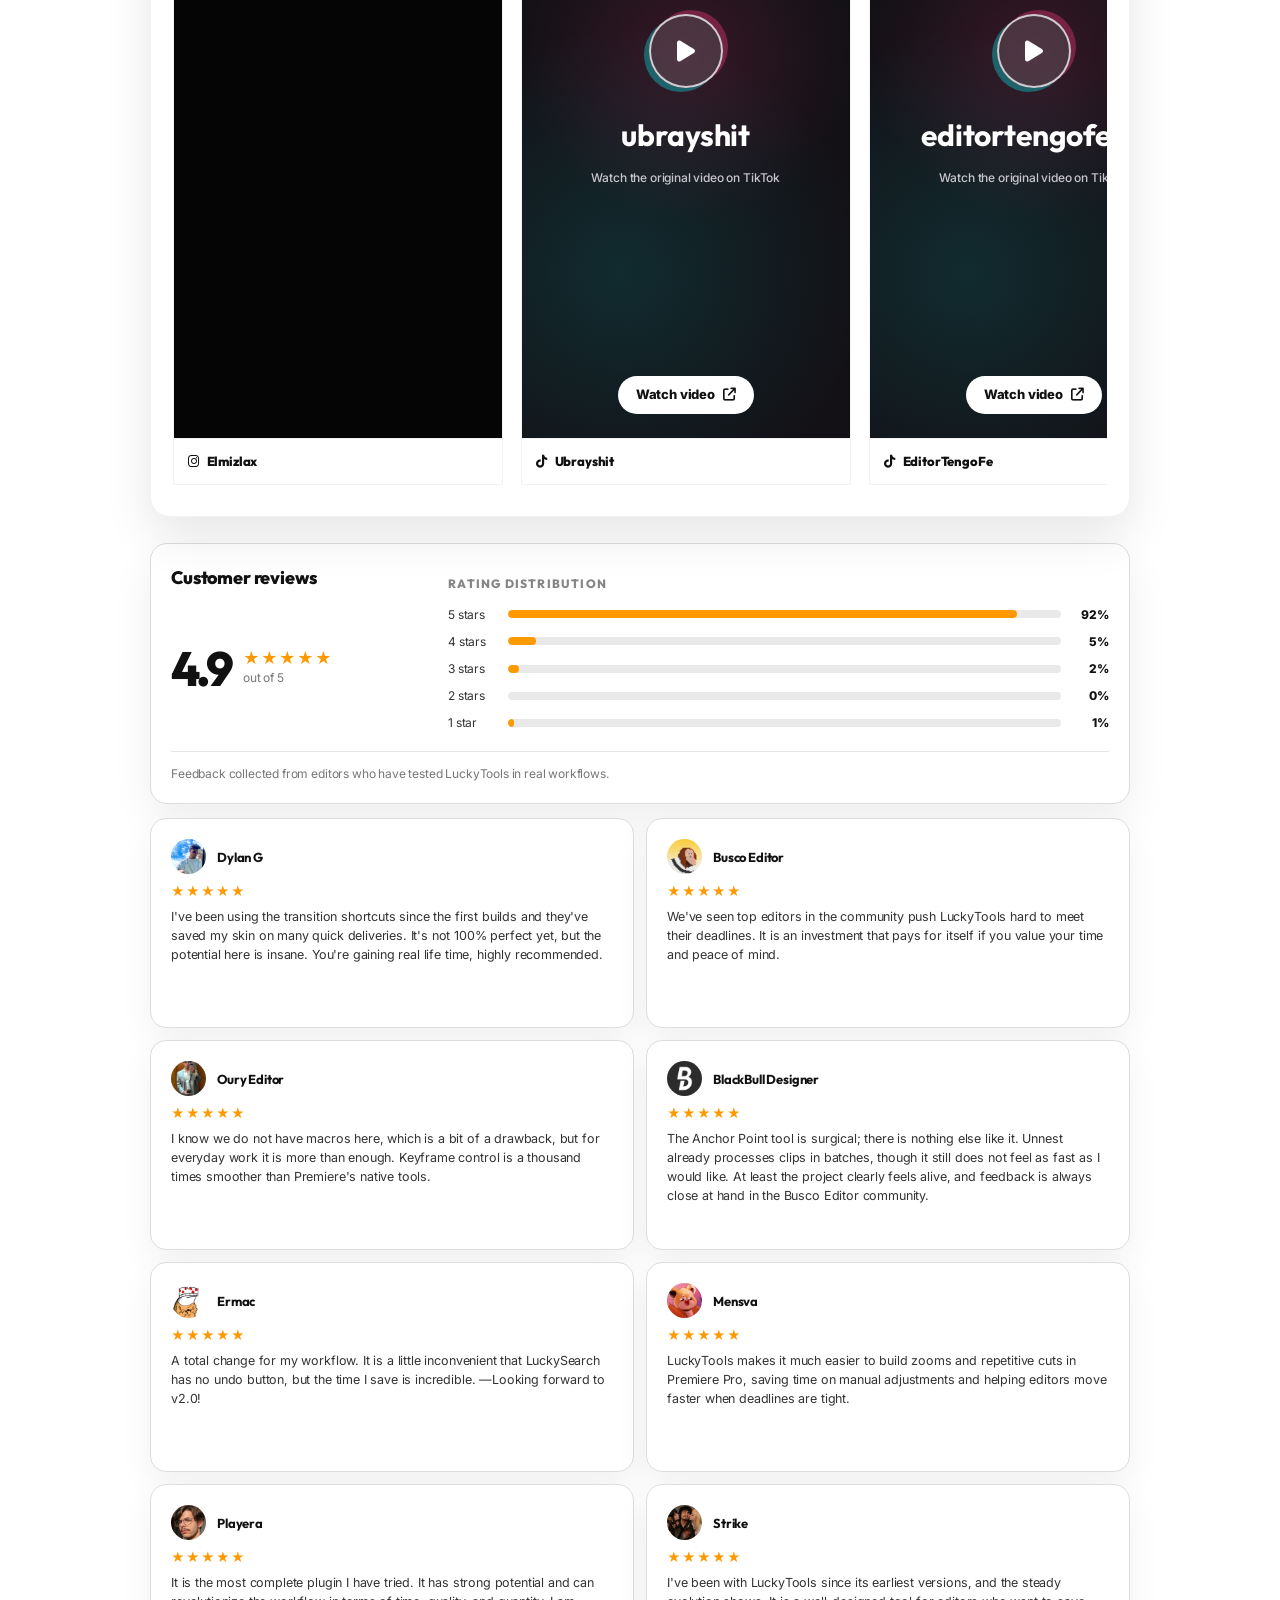
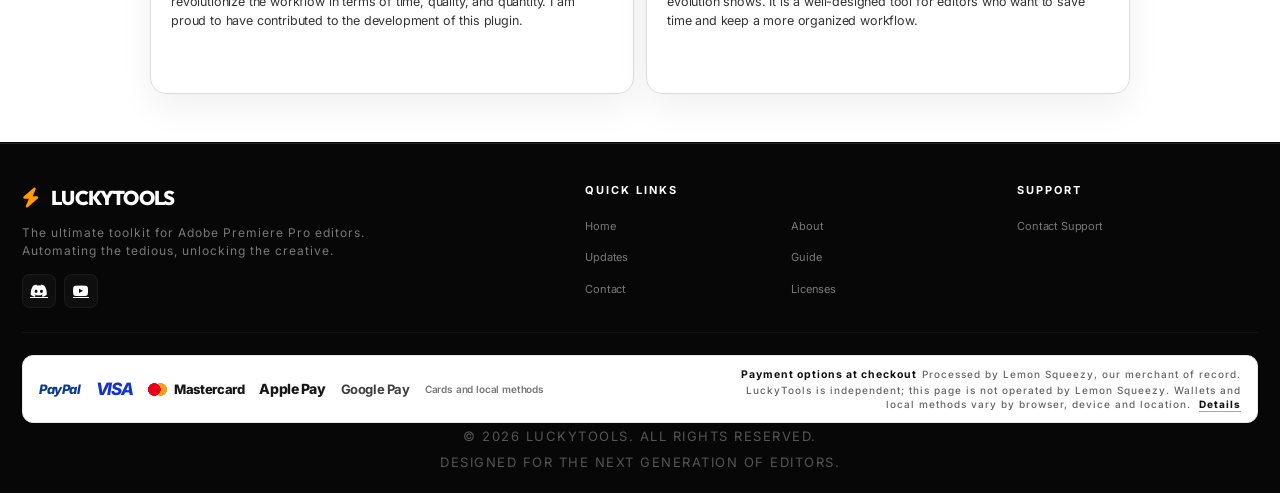
==== commit 37ce55db: "Replace unreliable TikTok embeds with original video links" ====
--- a/index.html
+++ b/index.html
@@ -773,6 +773,7 @@
 
     </style>
     <link rel="stylesheet" href="css/index-refresh.css?v=19">
+    <link rel="stylesheet" href="css/tiktok-review-link.css?v=1">
     <link rel="stylesheet" href="css/inline-youtube.css?v=1">
     <link rel="stylesheet" href="css/header-unified.css?v=3">
     <link rel="stylesheet" href="css/purchase-modal.css?v=2">
@@ -1436,7 +1437,7 @@
                         </article>
 
                         <article class="community-video-embed-card">
-                            <iframe src="https://www.tiktok.com/embed/v2/7671037616690646292" title="Ubrayshit review of LuckyTools on TikTok" loading="lazy" allow="encrypted-media; fullscreen; picture-in-picture" allowfullscreen></iframe>
+                            <a class="community-tiktok-preview" href="https://www.tiktok.com/@ubrayshit/video/7671037616690646292" target="_blank" rel="noopener noreferrer" aria-label="Watch Ubrayshit review of LuckyTools on TikTok"><span class="community-tiktok-preview-brand"><i class="fab fa-tiktok" aria-hidden="true"></i> TikTok</span><span class="community-tiktok-preview-center"><span class="community-tiktok-preview-play"><i class="fas fa-play" aria-hidden="true"></i></span><strong>ubrayshit</strong><small>Watch the original video on TikTok</small></span><span class="community-tiktok-preview-cta">Watch video <i class="fas fa-arrow-up-right-from-square" aria-hidden="true"></i></span></a>
                             <a href="https://www.tiktok.com/@ubrayshit/video/7671037616690646292" target="_blank" rel="noopener noreferrer">
                                 <span><i class="fab fa-tiktok"></i> Ubrayshit</span>
                                 <i class="fas fa-arrow-up-right-from-square"></i>
@@ -1444,7 +1445,7 @@
                         </article>
 
                         <article class="community-video-embed-card">
-                            <iframe src="https://www.tiktok.com/embed/v2/7674281584933014804" title="EditorTengoFe review of LuckyTools on TikTok" loading="lazy" allow="encrypted-media; fullscreen; picture-in-picture" allowfullscreen></iframe>
+                            <a class="community-tiktok-preview" href="https://www.tiktok.com/@editortengofe.fx/video/7674281584933014804" target="_blank" rel="noopener noreferrer" aria-label="Watch EditorTengoFe review of LuckyTools on TikTok"><span class="community-tiktok-preview-brand"><i class="fab fa-tiktok" aria-hidden="true"></i> TikTok</span><span class="community-tiktok-preview-center"><span class="community-tiktok-preview-play"><i class="fas fa-play" aria-hidden="true"></i></span><strong>editortengofe.fx</strong><small>Watch the original video on TikTok</small></span><span class="community-tiktok-preview-cta">Watch video <i class="fas fa-arrow-up-right-from-square" aria-hidden="true"></i></span></a>
                             <a href="https://www.tiktok.com/@editortengofe.fx/video/7674281584933014804" target="_blank" rel="noopener noreferrer">
                                 <span><i class="fab fa-tiktok"></i> EditorTengoFe</span>
                                 <i class="fas fa-arrow-up-right-from-square"></i>
@@ -1452,7 +1453,7 @@
                         </article>
 
                         <article class="community-video-embed-card">
-                            <iframe src="https://www.tiktok.com/embed/v2/7661418989993626897" title="Mensva Editor review of LuckyTools on TikTok" loading="lazy" allow="encrypted-media; fullscreen; picture-in-picture" allowfullscreen></iframe>
+                            <a class="community-tiktok-preview" href="https://www.tiktok.com/@mensva_editor/video/7661418989993626897?lang=es-419" target="_blank" rel="noopener noreferrer" aria-label="Watch Mensva Editor review of LuckyTools on TikTok"><span class="community-tiktok-preview-brand"><i class="fab fa-tiktok" aria-hidden="true"></i> TikTok</span><span class="community-tiktok-preview-center"><span class="community-tiktok-preview-play"><i class="fas fa-play" aria-hidden="true"></i></span><strong>mensva_editor</strong><small>Watch the original video on TikTok</small></span><span class="community-tiktok-preview-cta">Watch video <i class="fas fa-arrow-up-right-from-square" aria-hidden="true"></i></span></a>
                             <a href="https://www.tiktok.com/@mensva_editor/video/7661418989993626897?lang=es-419" target="_blank" rel="noopener noreferrer">
                                 <span><i class="fab fa-tiktok"></i> Mensva Editor</span>
                                 <i class="fas fa-arrow-up-right-from-square"></i>
@@ -1460,7 +1461,7 @@
                         </article>
 
                         <article class="community-video-embed-card">
-                            <iframe src="https://www.tiktok.com/embed/v2/7678070323052350741" title="PansitoEditor review of LuckyTools on TikTok" loading="lazy" allow="encrypted-media; fullscreen; picture-in-picture" allowfullscreen></iframe>
+                            <a class="community-tiktok-preview" href="https://www.tiktok.com/@pansitoeditor/video/7678070323052350741" target="_blank" rel="noopener noreferrer" aria-label="Watch PansitoEditor review of LuckyTools on TikTok"><span class="community-tiktok-preview-brand"><i class="fab fa-tiktok" aria-hidden="true"></i> TikTok</span><span class="community-tiktok-preview-center"><span class="community-tiktok-preview-play"><i class="fas fa-play" aria-hidden="true"></i></span><strong>pansitoeditor</strong><small>Watch the original video on TikTok</small></span><span class="community-tiktok-preview-cta">Watch video <i class="fas fa-arrow-up-right-from-square" aria-hidden="true"></i></span></a>
                             <a href="https://www.tiktok.com/@pansitoeditor/video/7678070323052350741" target="_blank" rel="noopener noreferrer">
                                 <span><i class="fab fa-tiktok"></i> PansitoEditor</span>
                                 <i class="fas fa-arrow-up-right-from-square"></i>
@@ -1468,7 +1469,7 @@
                         </article>
 
                         <article class="community-video-embed-card">
-                            <iframe src="https://www.tiktok.com/embed/v2/7657335087142358292" title="Strike review of LuckyTools on TikTok" loading="lazy" allow="encrypted-media; fullscreen; picture-in-picture" allowfullscreen></iframe>
+                            <a class="community-tiktok-preview" href="https://www.tiktok.com/@str1ke_/video/7657335087142358292" target="_blank" rel="noopener noreferrer" aria-label="Watch Strike review of LuckyTools on TikTok"><span class="community-tiktok-preview-brand"><i class="fab fa-tiktok" aria-hidden="true"></i> TikTok</span><span class="community-tiktok-preview-center"><span class="community-tiktok-preview-play"><i class="fas fa-play" aria-hidden="true"></i></span><strong>str1ke_</strong><small>Watch the original video on TikTok</small></span><span class="community-tiktok-preview-cta">Watch video <i class="fas fa-arrow-up-right-from-square" aria-hidden="true"></i></span></a>
                             <a href="https://www.tiktok.com/@str1ke_/video/7657335087142358292" target="_blank" rel="noopener noreferrer">
                                 <span><i class="fab fa-tiktok"></i> Strike</span>
                                 <i class="fas fa-arrow-up-right-from-square"></i>
@@ -1476,7 +1477,7 @@
                         </article>
 
                         <article class="community-video-embed-card">
-                            <iframe src="https://www.tiktok.com/embed/v2/7658176179370806549" title="Mensva Editor review of LuckyTools on TikTok" loading="lazy" allow="encrypted-media; fullscreen; picture-in-picture" allowfullscreen></iframe>
+                            <a class="community-tiktok-preview" href="https://www.tiktok.com/@mensva_editor/video/7658176179370806549?q=mensva_editor&amp;t=1783140361244" target="_blank" rel="noopener noreferrer" aria-label="Watch Mensva Editor review of LuckyTools on TikTok"><span class="community-tiktok-preview-brand"><i class="fab fa-tiktok" aria-hidden="true"></i> TikTok</span><span class="community-tiktok-preview-center"><span class="community-tiktok-preview-play"><i class="fas fa-play" aria-hidden="true"></i></span><strong>mensva_editor</strong><small>Watch the original video on TikTok</small></span><span class="community-tiktok-preview-cta">Watch video <i class="fas fa-arrow-up-right-from-square" aria-hidden="true"></i></span></a>
                             <a href="https://www.tiktok.com/@mensva_editor/video/7658176179370806549?q=mensva_editor&amp;t=1783140361244" target="_blank" rel="noopener noreferrer">
                                 <span><i class="fab fa-tiktok"></i> Mensva Editor</span>
                                 <i class="fas fa-arrow-up-right-from-square"></i>
@@ -1484,7 +1485,7 @@
                         </article>
 
                         <article class="community-video-embed-card">
-                            <iframe src="https://www.tiktok.com/embed/v2/7657700116077235457" title="Franjeczzz review of LuckyTools on TikTok" loading="lazy" allow="encrypted-media; fullscreen; picture-in-picture" allowfullscreen></iframe>
+                            <a class="community-tiktok-preview" href="https://www.tiktok.com/@franjeczzz/video/7657700116077235457?q=franjeczzz&amp;t=1783140379269" target="_blank" rel="noopener noreferrer" aria-label="Watch Franjeczzz review of LuckyTools on TikTok"><span class="community-tiktok-preview-brand"><i class="fab fa-tiktok" aria-hidden="true"></i> TikTok</span><span class="community-tiktok-preview-center"><span class="community-tiktok-preview-play"><i class="fas fa-play" aria-hidden="true"></i></span><strong>franjeczzz</strong><small>Watch the original video on TikTok</small></span><span class="community-tiktok-preview-cta">Watch video <i class="fas fa-arrow-up-right-from-square" aria-hidden="true"></i></span></a>
                             <a href="https://www.tiktok.com/@franjeczzz/video/7657700116077235457?q=franjeczzz&amp;t=1783140379269" target="_blank" rel="noopener noreferrer">
                                 <span><i class="fab fa-tiktok"></i> Franjeczzz</span>
                                 <i class="fas fa-arrow-up-right-from-square"></i>
@@ -1492,7 +1493,7 @@
                         </article>
 
                         <article class="community-video-embed-card">
-                            <iframe src="https://www.tiktok.com/embed/v2/7660629284196764948" title="BlackBull Designer review of LuckyTools on TikTok" loading="lazy" allow="encrypted-media; fullscreen; picture-in-picture" allowfullscreen></iframe>
+                            <a class="community-tiktok-preview" href="https://www.tiktok.com/@blackbulldesigner/video/7660629284196764948?is_from_webapp=1" target="_blank" rel="noopener noreferrer" aria-label="Watch BlackBull Designer review of LuckyTools on TikTok"><span class="community-tiktok-preview-brand"><i class="fab fa-tiktok" aria-hidden="true"></i> TikTok</span><span class="community-tiktok-preview-center"><span class="community-tiktok-preview-play"><i class="fas fa-play" aria-hidden="true"></i></span><strong>blackbulldesigner</strong><small>Watch the original video on TikTok</small></span><span class="community-tiktok-preview-cta">Watch video <i class="fas fa-arrow-up-right-from-square" aria-hidden="true"></i></span></a>
                             <a href="https://www.tiktok.com/@blackbulldesigner/video/7660629284196764948?is_from_webapp=1" target="_blank" rel="noopener noreferrer">
                                 <span><i class="fab fa-tiktok"></i> BlackBull Designer</span>
                                 <i class="fas fa-arrow-up-right-from-square"></i>
@@ -1500,7 +1501,7 @@
                         </article>
 
                         <article class="community-video-embed-card">
-                            <iframe src="https://www.tiktok.com/embed/v2/7679377539868986631" title="Migsuna review of LuckyTools on TikTok" loading="lazy" allow="encrypted-media; fullscreen; picture-in-picture" allowfullscreen></iframe>
+                            <a class="community-tiktok-preview" href="https://www.tiktok.com/@migsunaa/video/7679377539868986631" target="_blank" rel="noopener noreferrer" aria-label="Watch Migsuna review of LuckyTools on TikTok"><span class="community-tiktok-preview-brand"><i class="fab fa-tiktok" aria-hidden="true"></i> TikTok</span><span class="community-tiktok-preview-center"><span class="community-tiktok-preview-play"><i class="fas fa-play" aria-hidden="true"></i></span><strong>migsunaa</strong><small>Watch the original video on TikTok</small></span><span class="community-tiktok-preview-cta">Watch video <i class="fas fa-arrow-up-right-from-square" aria-hidden="true"></i></span></a>
                             <a href="https://www.tiktok.com/@migsunaa/video/7679377539868986631" target="_blank" rel="noopener noreferrer">
                                 <span><i class="fab fa-tiktok"></i> Migsuna</span>
                                 <i class="fas fa-arrow-up-right-from-square"></i>
--- a/css/tiktok-review-link.css
+++ b/css/tiktok-review-link.css
@@ -0,0 +1,102 @@
+.community-review-video .community-tiktok-preview,
+.community-video-embed-card a.community-tiktok-preview {
+    box-sizing: border-box;
+    display: flex;
+    flex-direction: column;
+    align-items: stretch;
+    justify-content: space-between;
+    gap: 0;
+    padding: 24px;
+    color: #fff;
+    background:
+        radial-gradient(circle at 50% 42%, rgba(255, 60, 130, .15), transparent 40%),
+        radial-gradient(circle at 30% 75%, rgba(0, 235, 235, .12), transparent 45%),
+        #131116;
+    text-decoration: none;
+    border: 0;
+    transition: background-color .2s ease;
+}
+
+.community-review-video .community-tiktok-preview {
+    position: absolute;
+    inset: 0;
+}
+
+.community-video-embed-card a.community-tiktok-preview {
+    height: clamp(660px, 43vw, 760px);
+}
+
+.community-review-video .community-tiktok-preview:hover,
+.community-video-embed-card a.community-tiktok-preview:hover {
+    background-color: #201b25;
+}
+
+.community-tiktok-preview:focus-visible {
+    outline: 3px solid #ff4f8b;
+    outline-offset: -5px;
+}
+
+.community-review-video .community-tiktok-preview span,
+.community-video-embed-card .community-tiktok-preview span {
+    display: flex;
+    min-width: 0;
+}
+
+.community-tiktok-preview-brand {
+    align-items: center;
+    gap: 8px;
+    font: 700 15px/1.2 'Outfit', sans-serif;
+}
+
+.community-tiktok-preview-brand i { font-size: 23px; }
+
+.community-tiktok-preview-center {
+    flex-direction: column;
+    align-items: center;
+    text-align: center;
+}
+
+.community-tiktok-preview-play {
+    width: 74px;
+    height: 74px;
+    margin-bottom: 22px;
+    align-items: center;
+    justify-content: center;
+    border: 2px solid rgba(255, 255, 255, .75);
+    border-radius: 50%;
+    background: rgba(255, 255, 255, .13);
+    box-shadow: -5px 4px 0 rgba(0, 235, 235, .35), 5px -4px 0 rgba(255, 60, 130, .35);
+    font-size: 24px;
+    transition: transform .2s ease;
+}
+
+.community-tiktok-preview:hover .community-tiktok-preview-play { transform: scale(1.08); }
+
+.community-tiktok-preview-center strong {
+    max-width: 100%;
+    overflow-wrap: anywhere;
+    font: 700 clamp(21px, 3vw, 30px)/1.15 'Outfit', sans-serif;
+}
+
+.community-tiktok-preview-center small {
+    margin-top: 10px;
+    color: #c9c5cf;
+    font: 500 12px/1.4 'Inter', sans-serif;
+}
+
+.community-tiktok-preview-cta {
+    align-self: center;
+    align-items: center;
+    justify-content: center;
+    gap: 9px;
+    padding: 11px 18px;
+    border-radius: 999px;
+    color: #111;
+    background: #fff;
+    font: 800 13px/1.2 'Inter', sans-serif;
+}
+
+@media (max-width: 620px) {
+    .community-video-embed-card a.community-tiktok-preview { height: 500px; }
+    .community-tiktok-preview-play { width: 62px; height: 62px; font-size: 20px; }
+}
